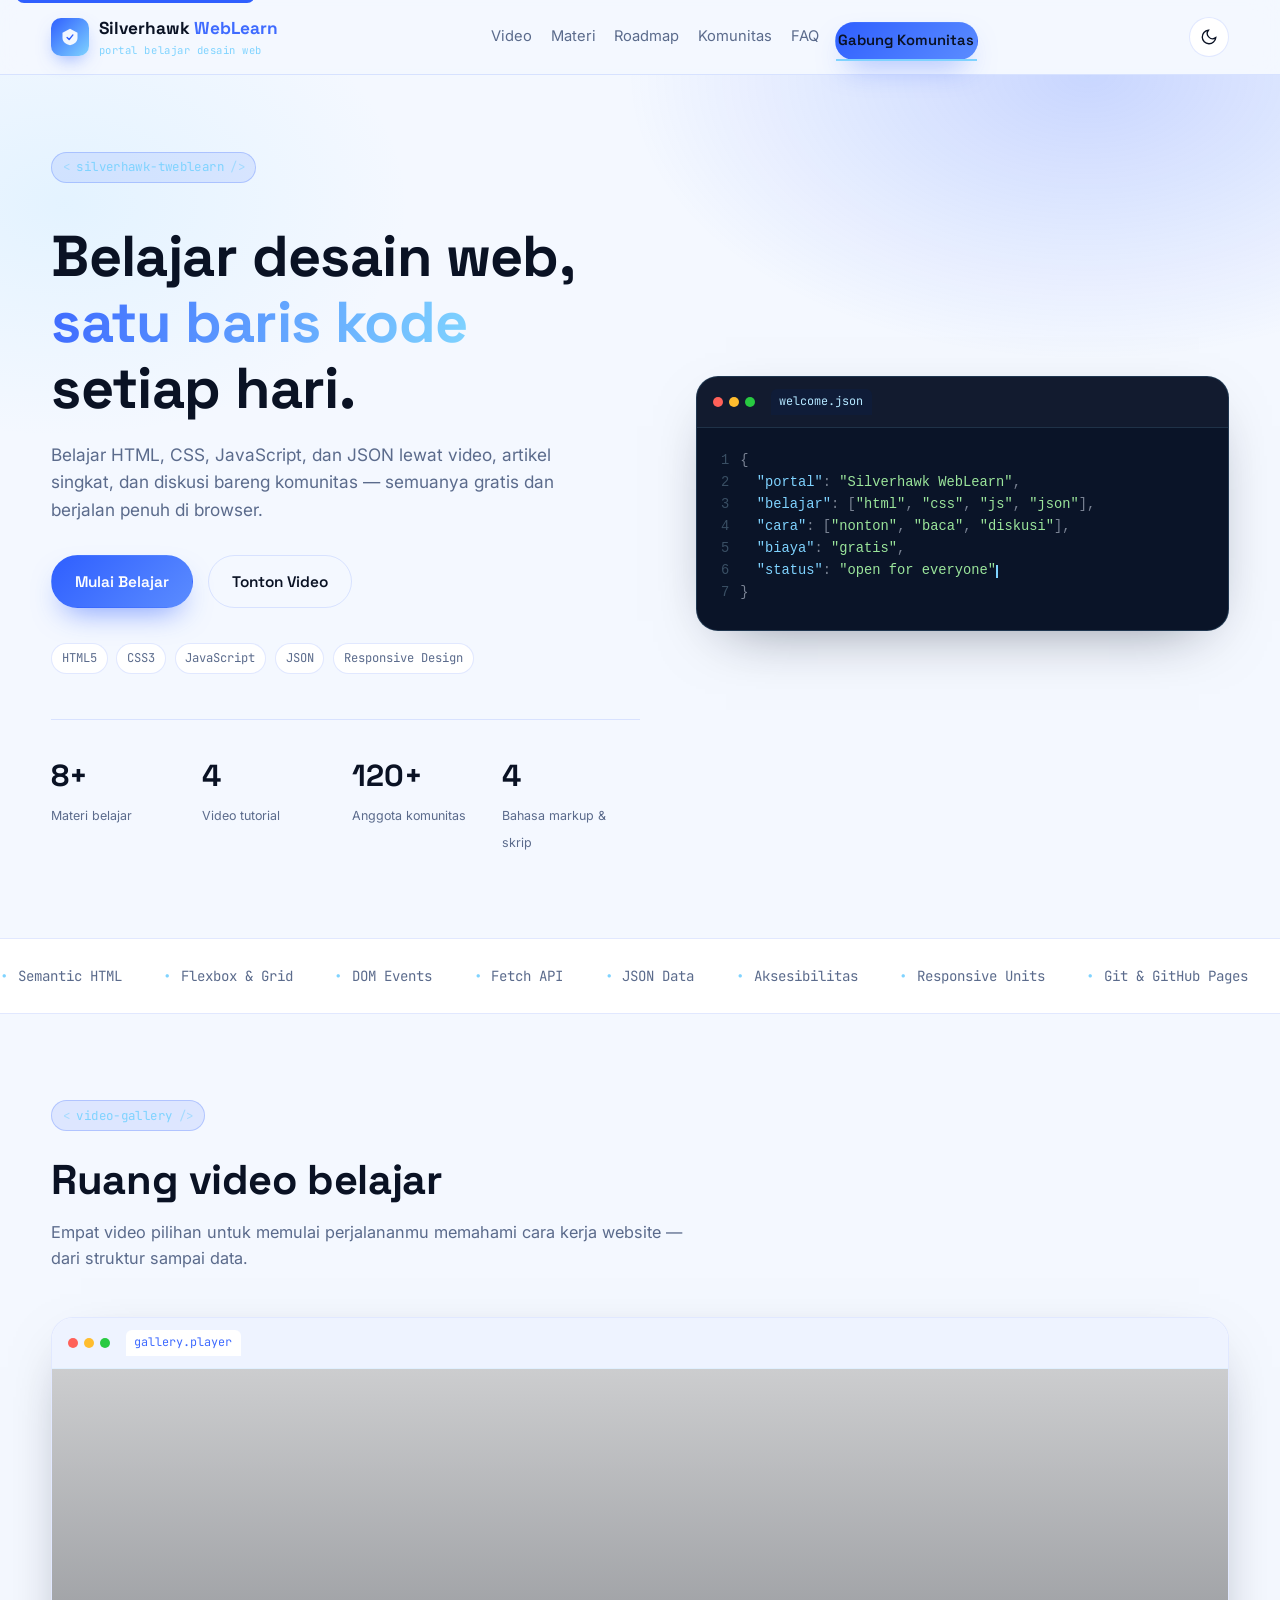
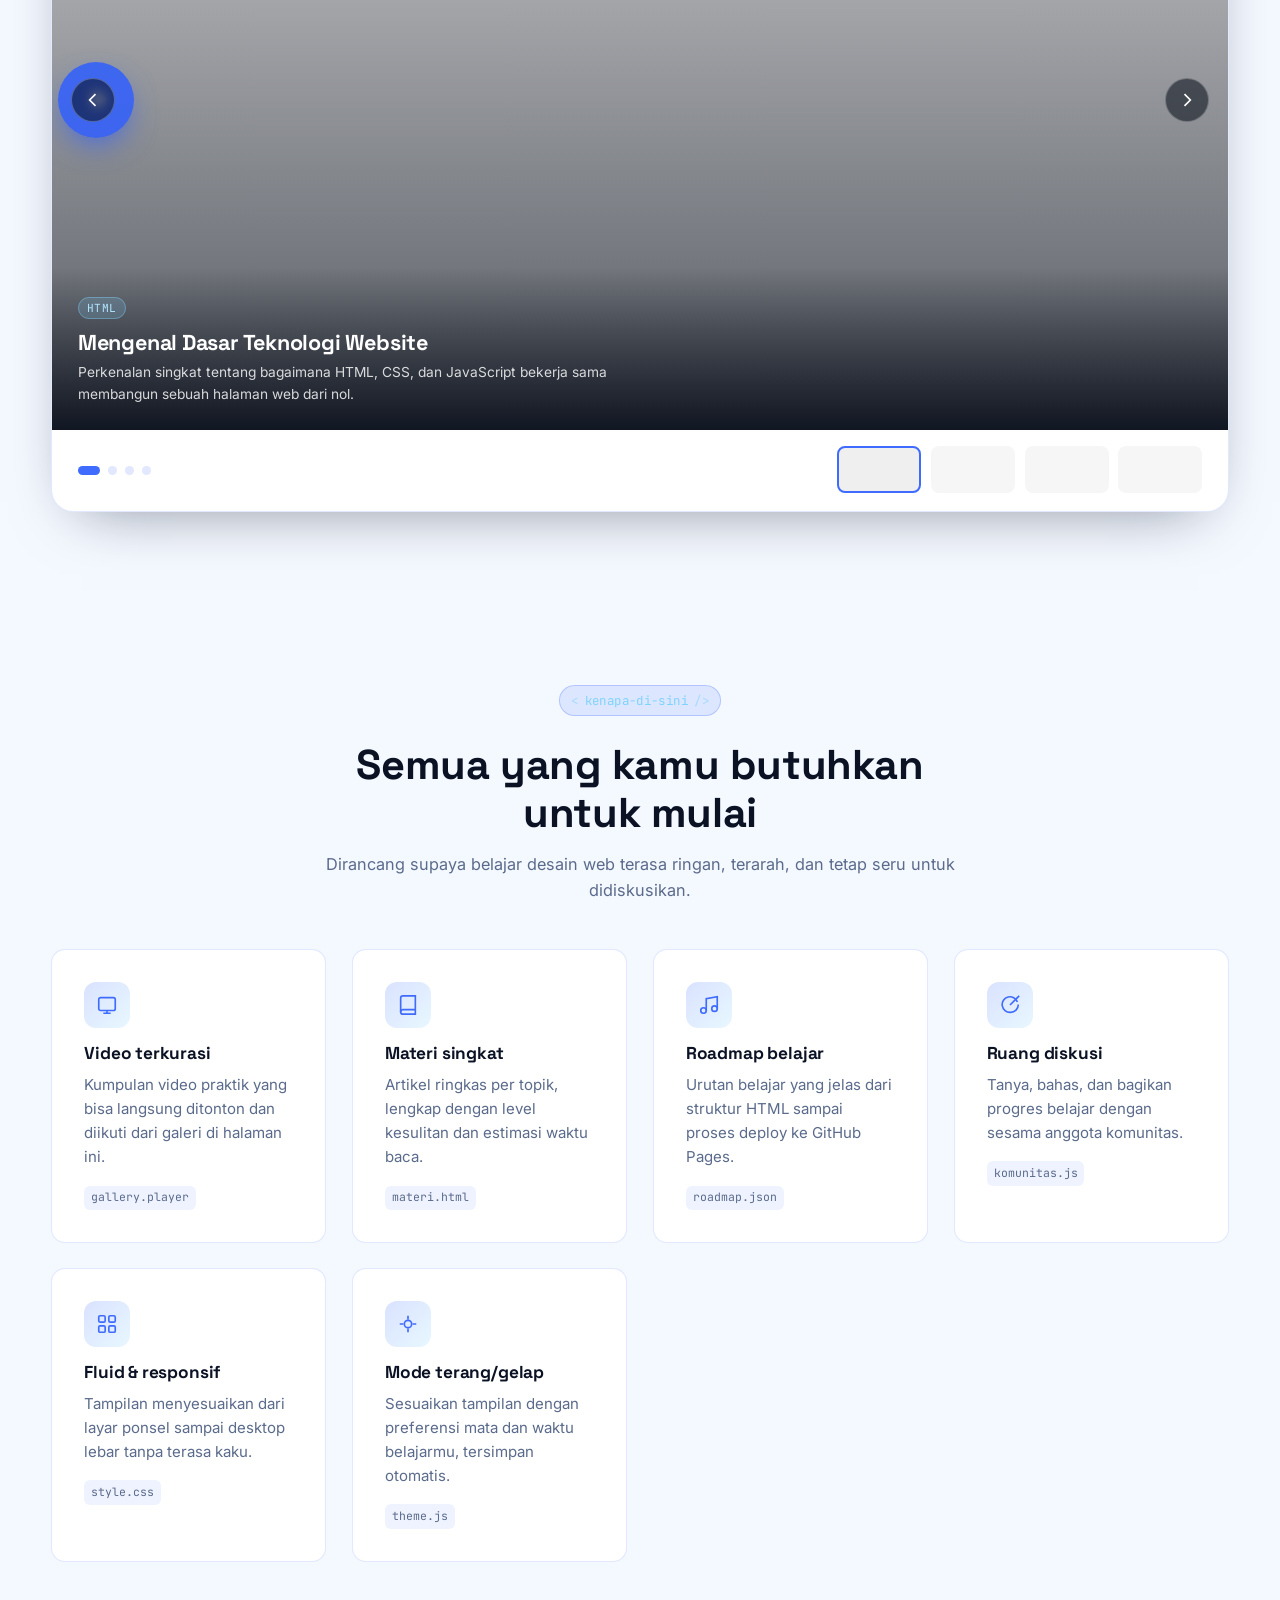
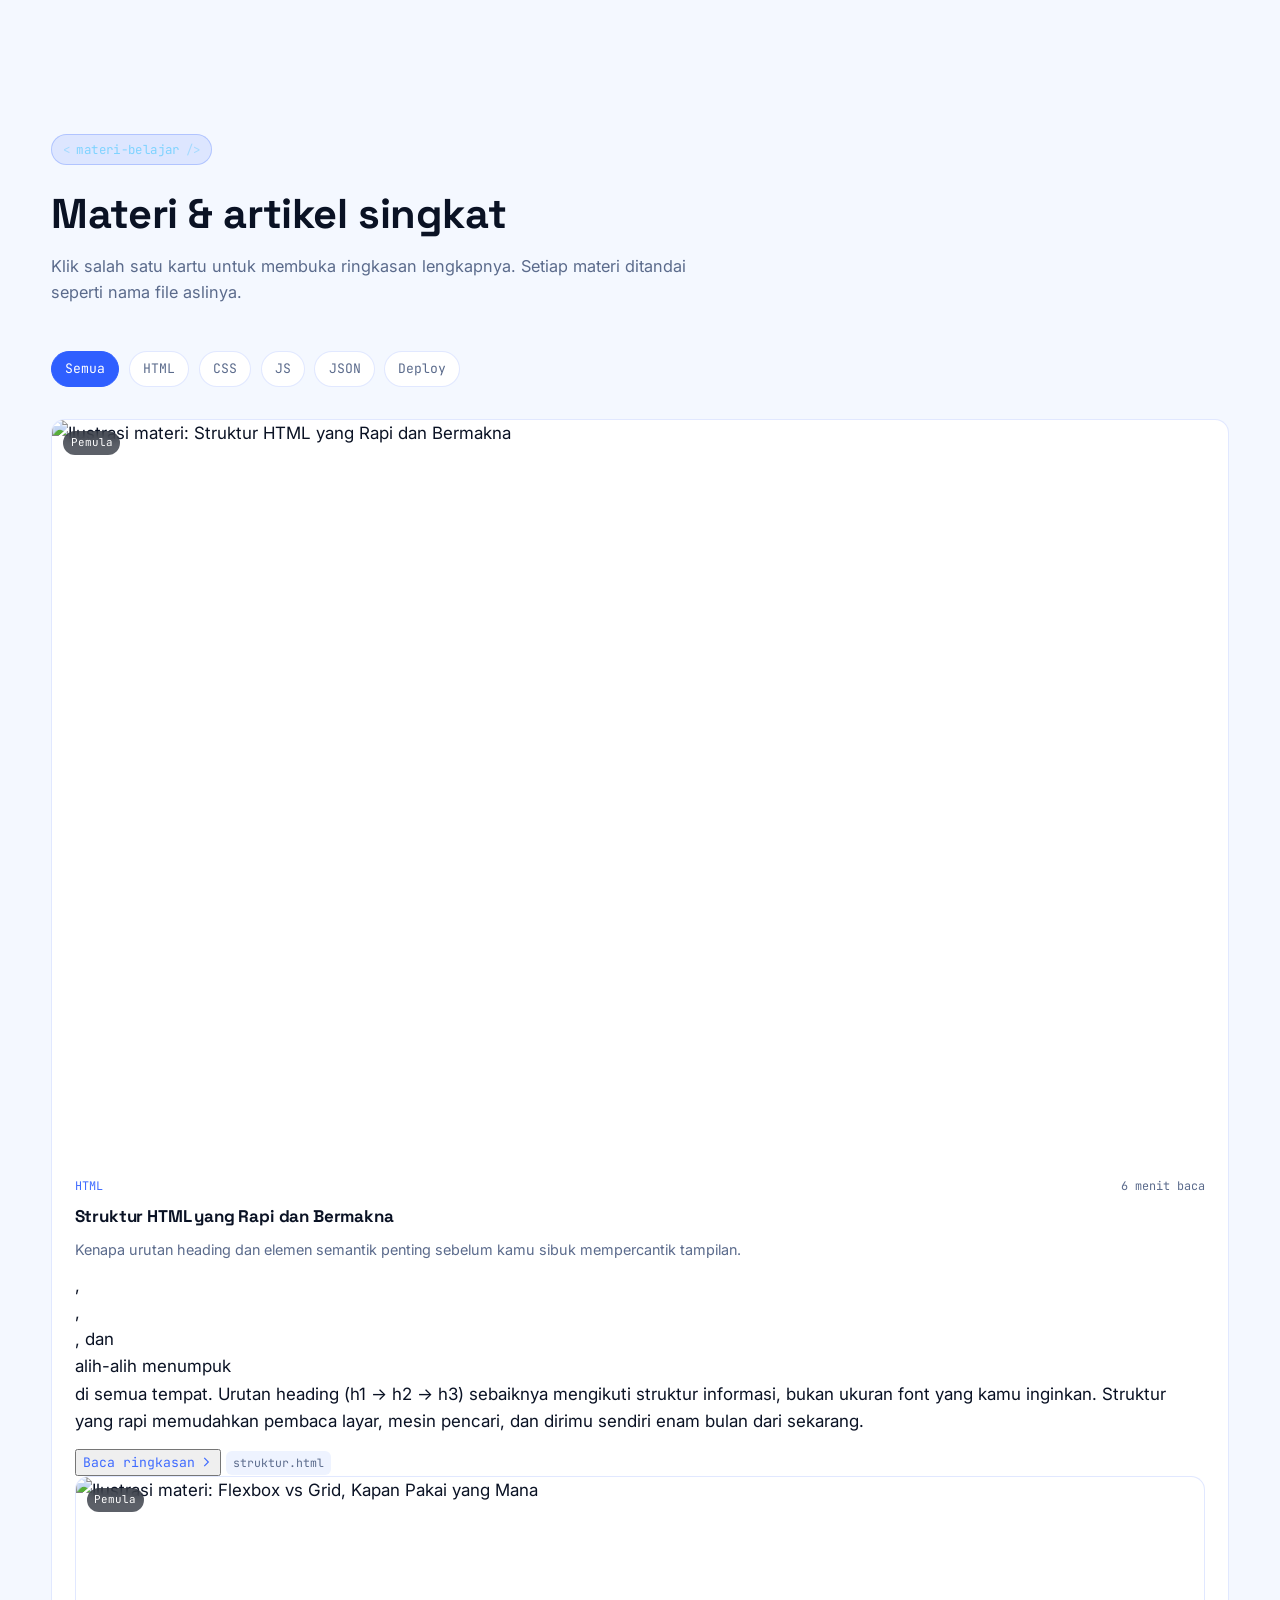
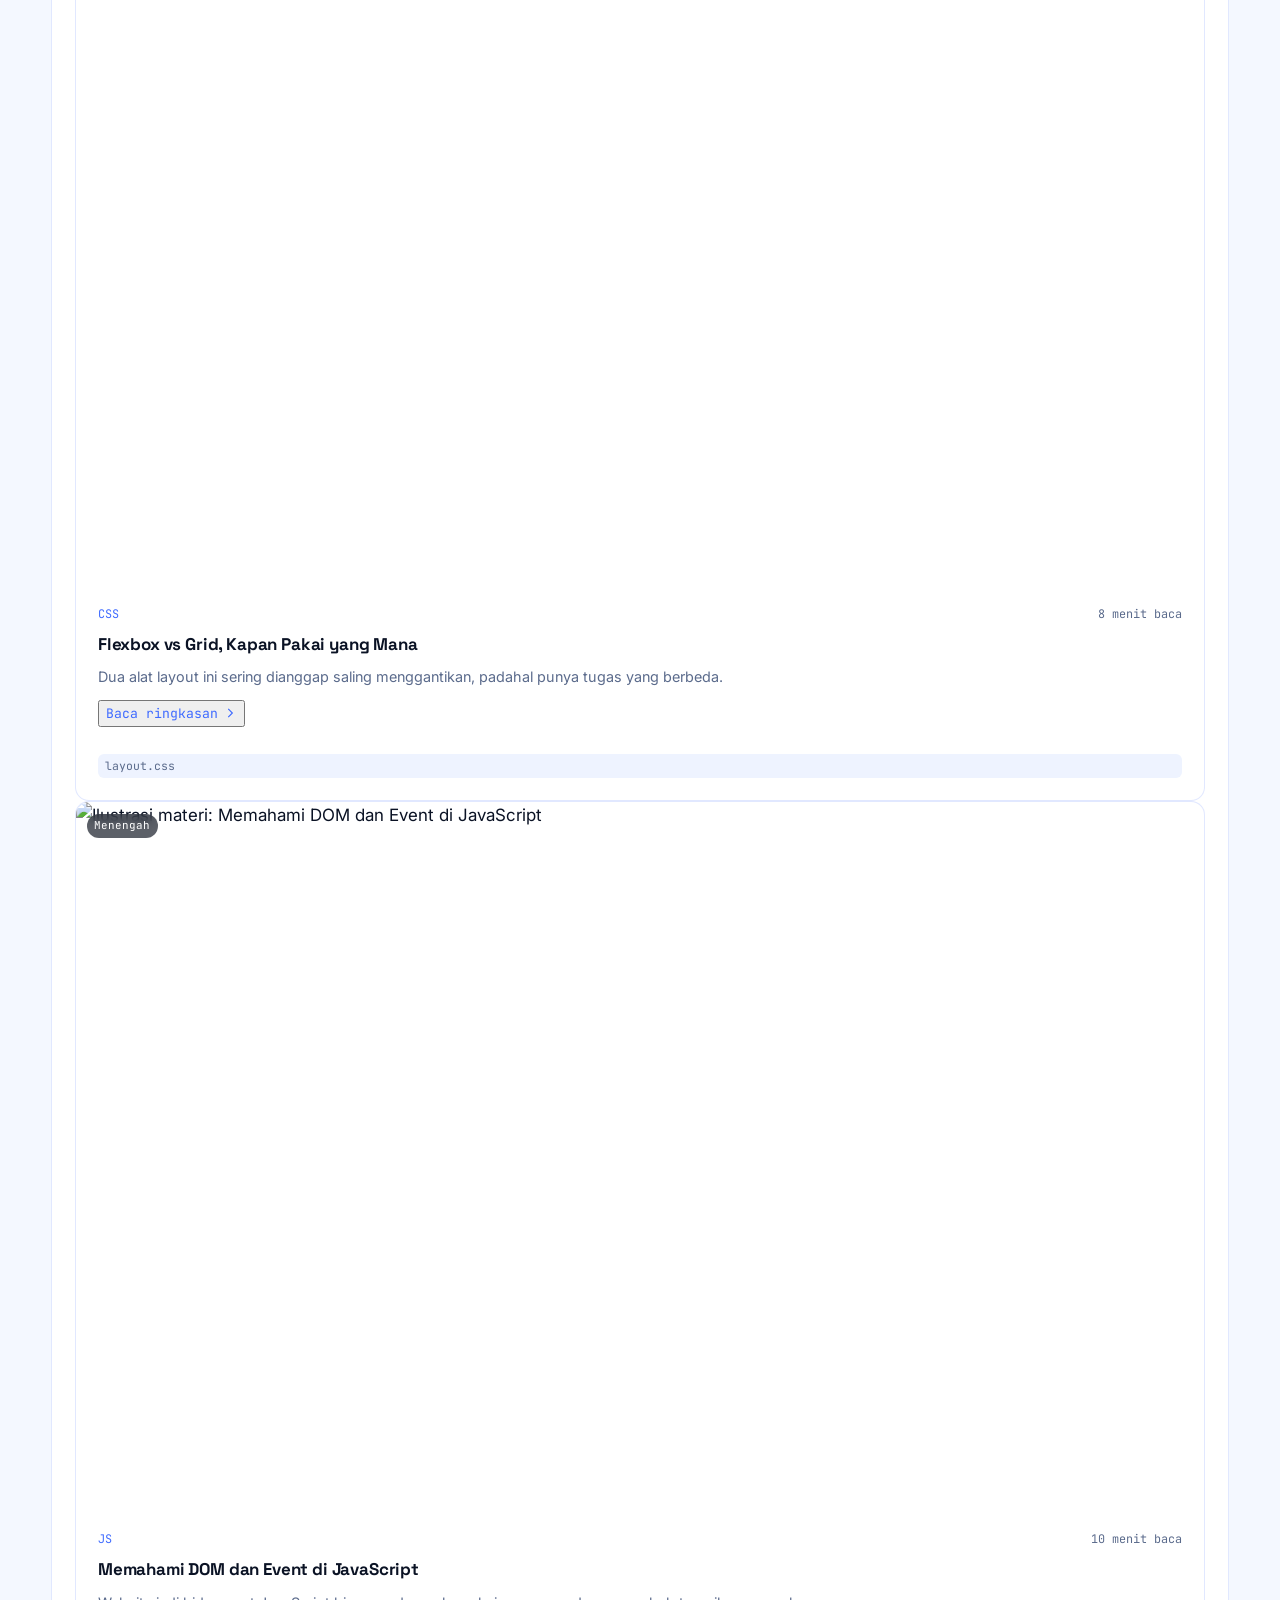
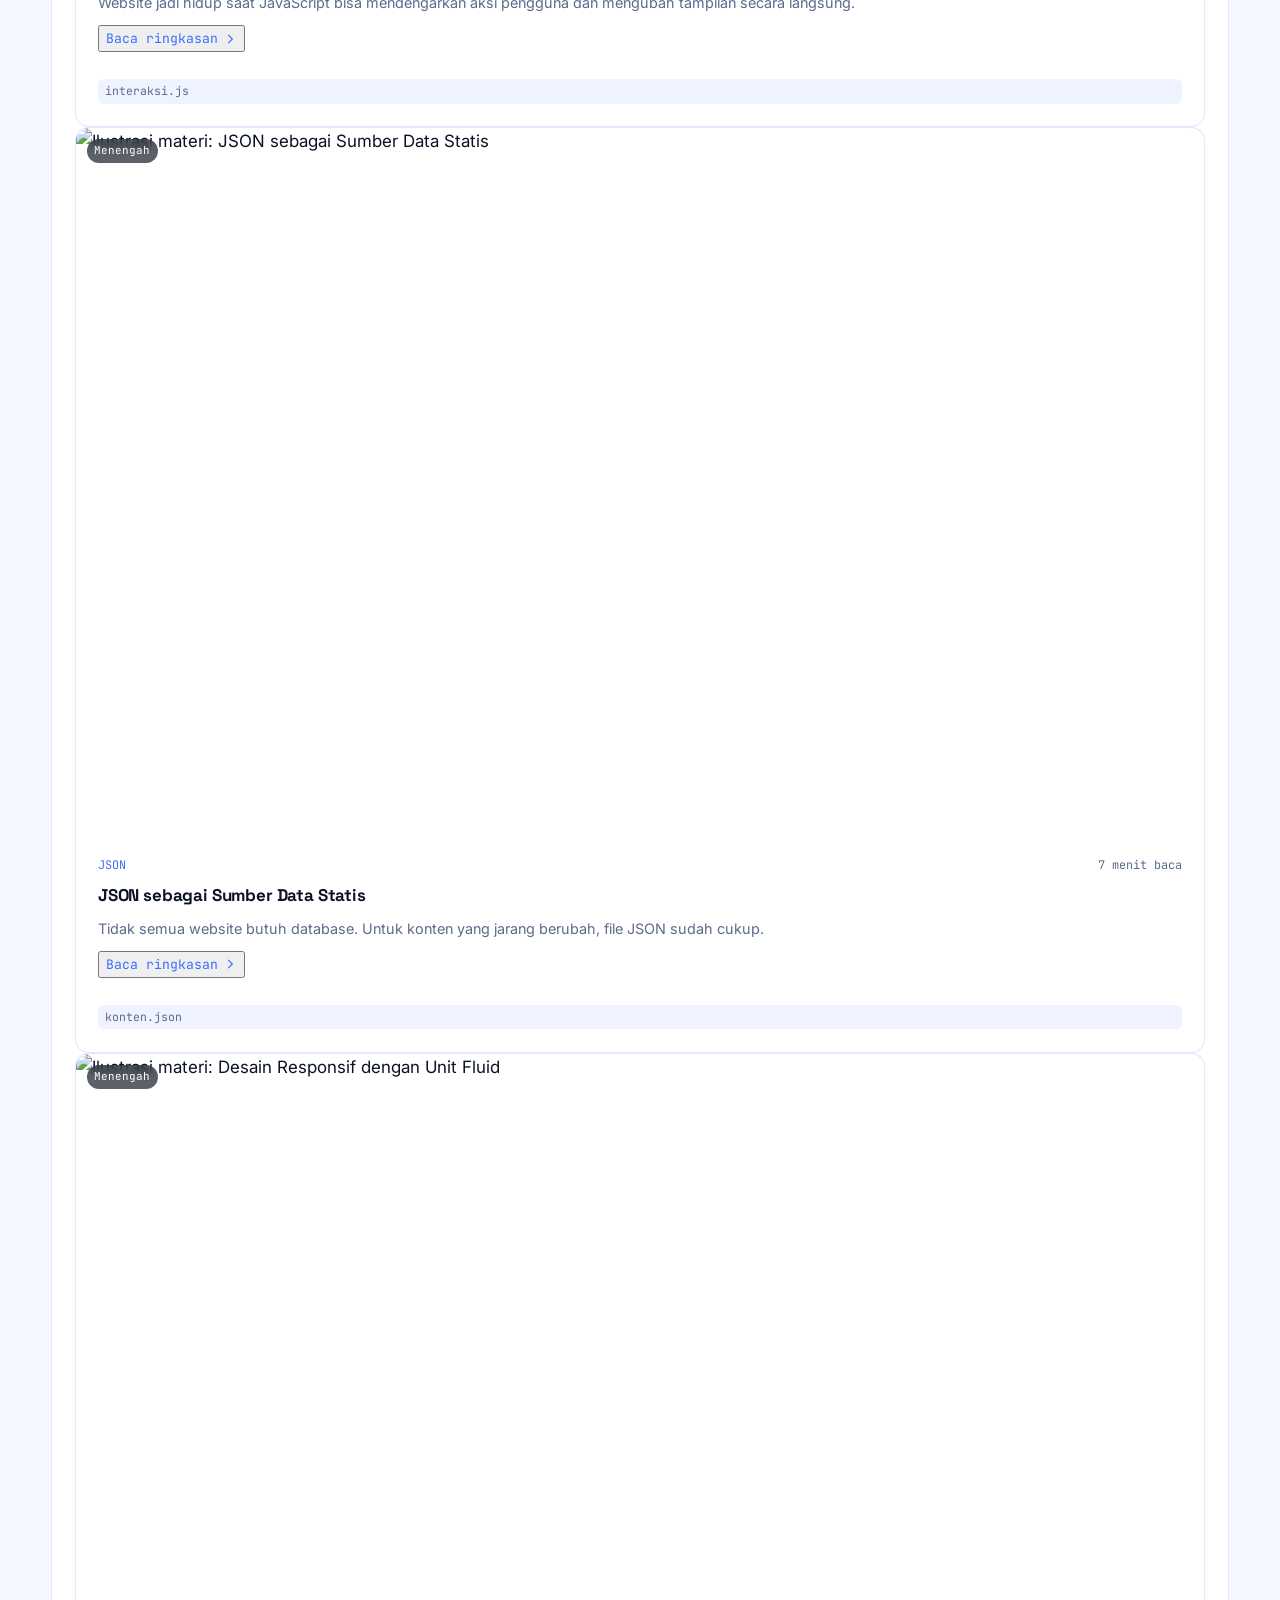
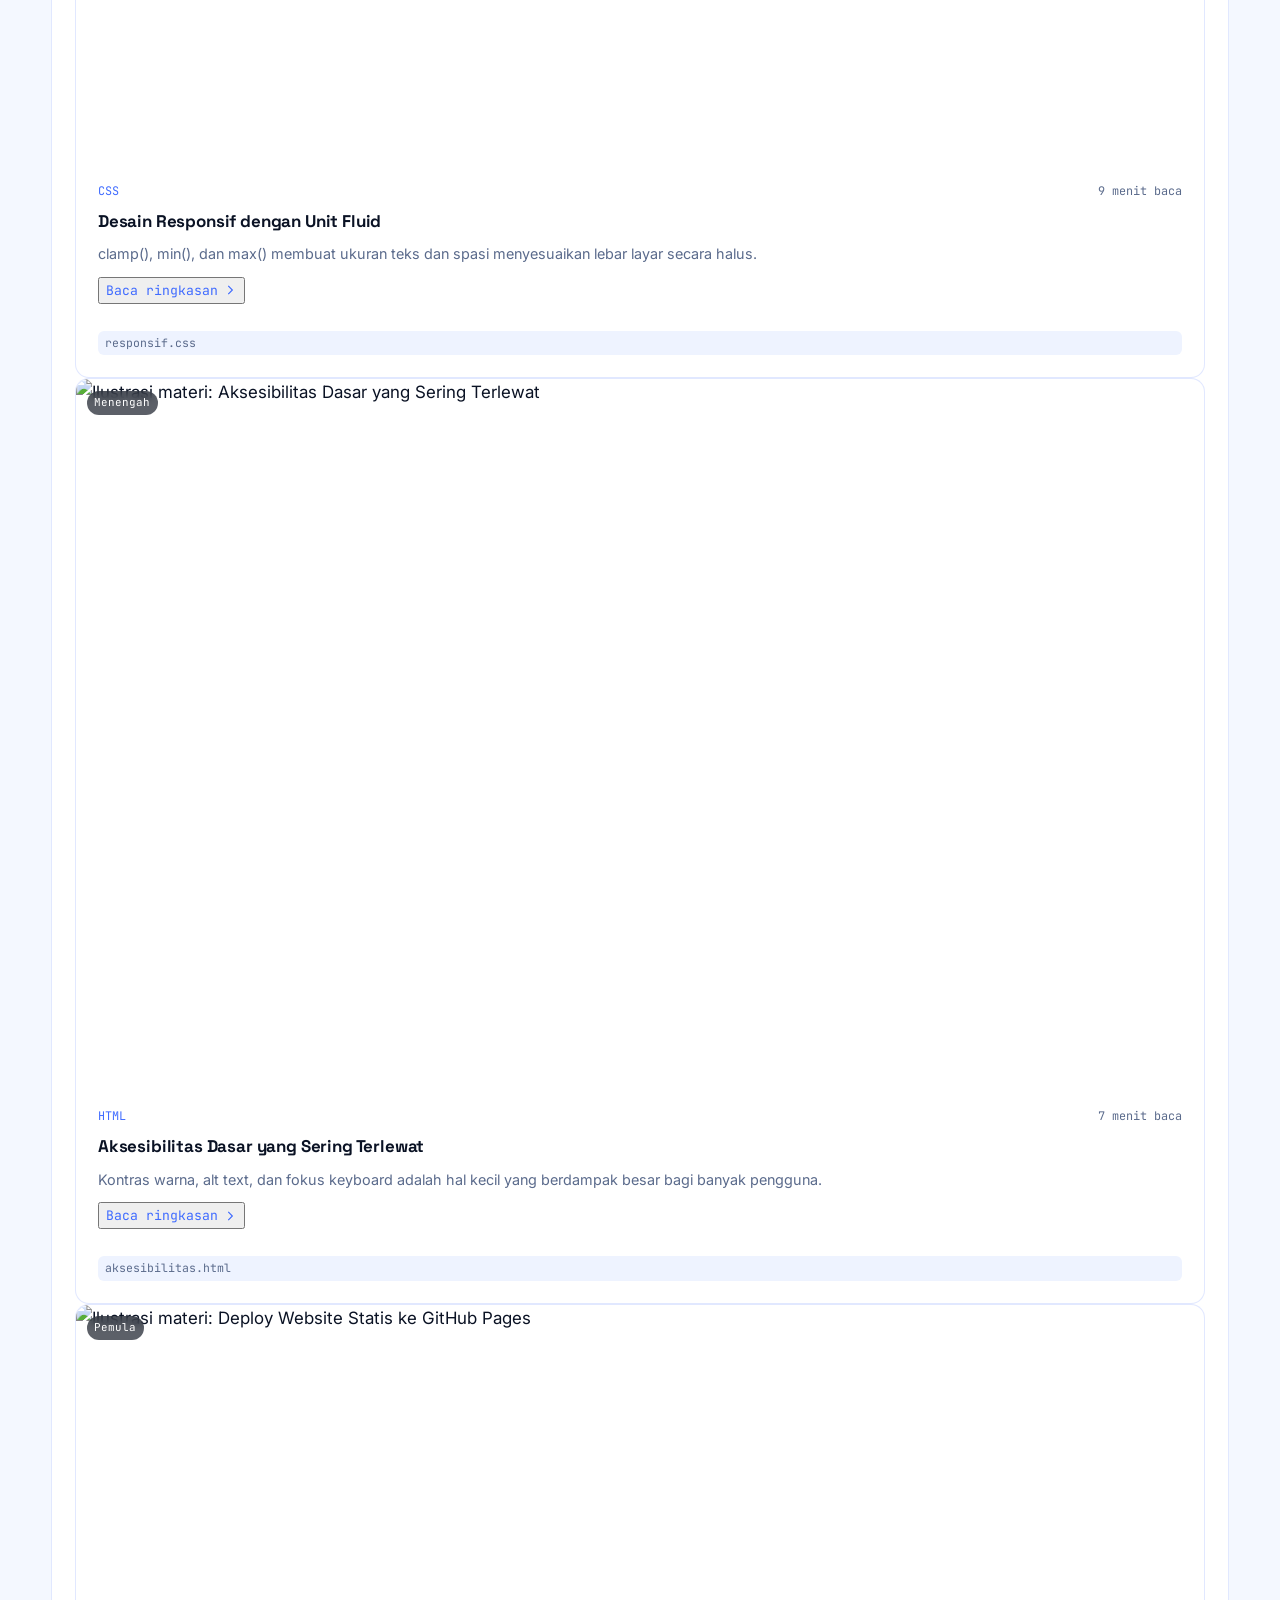
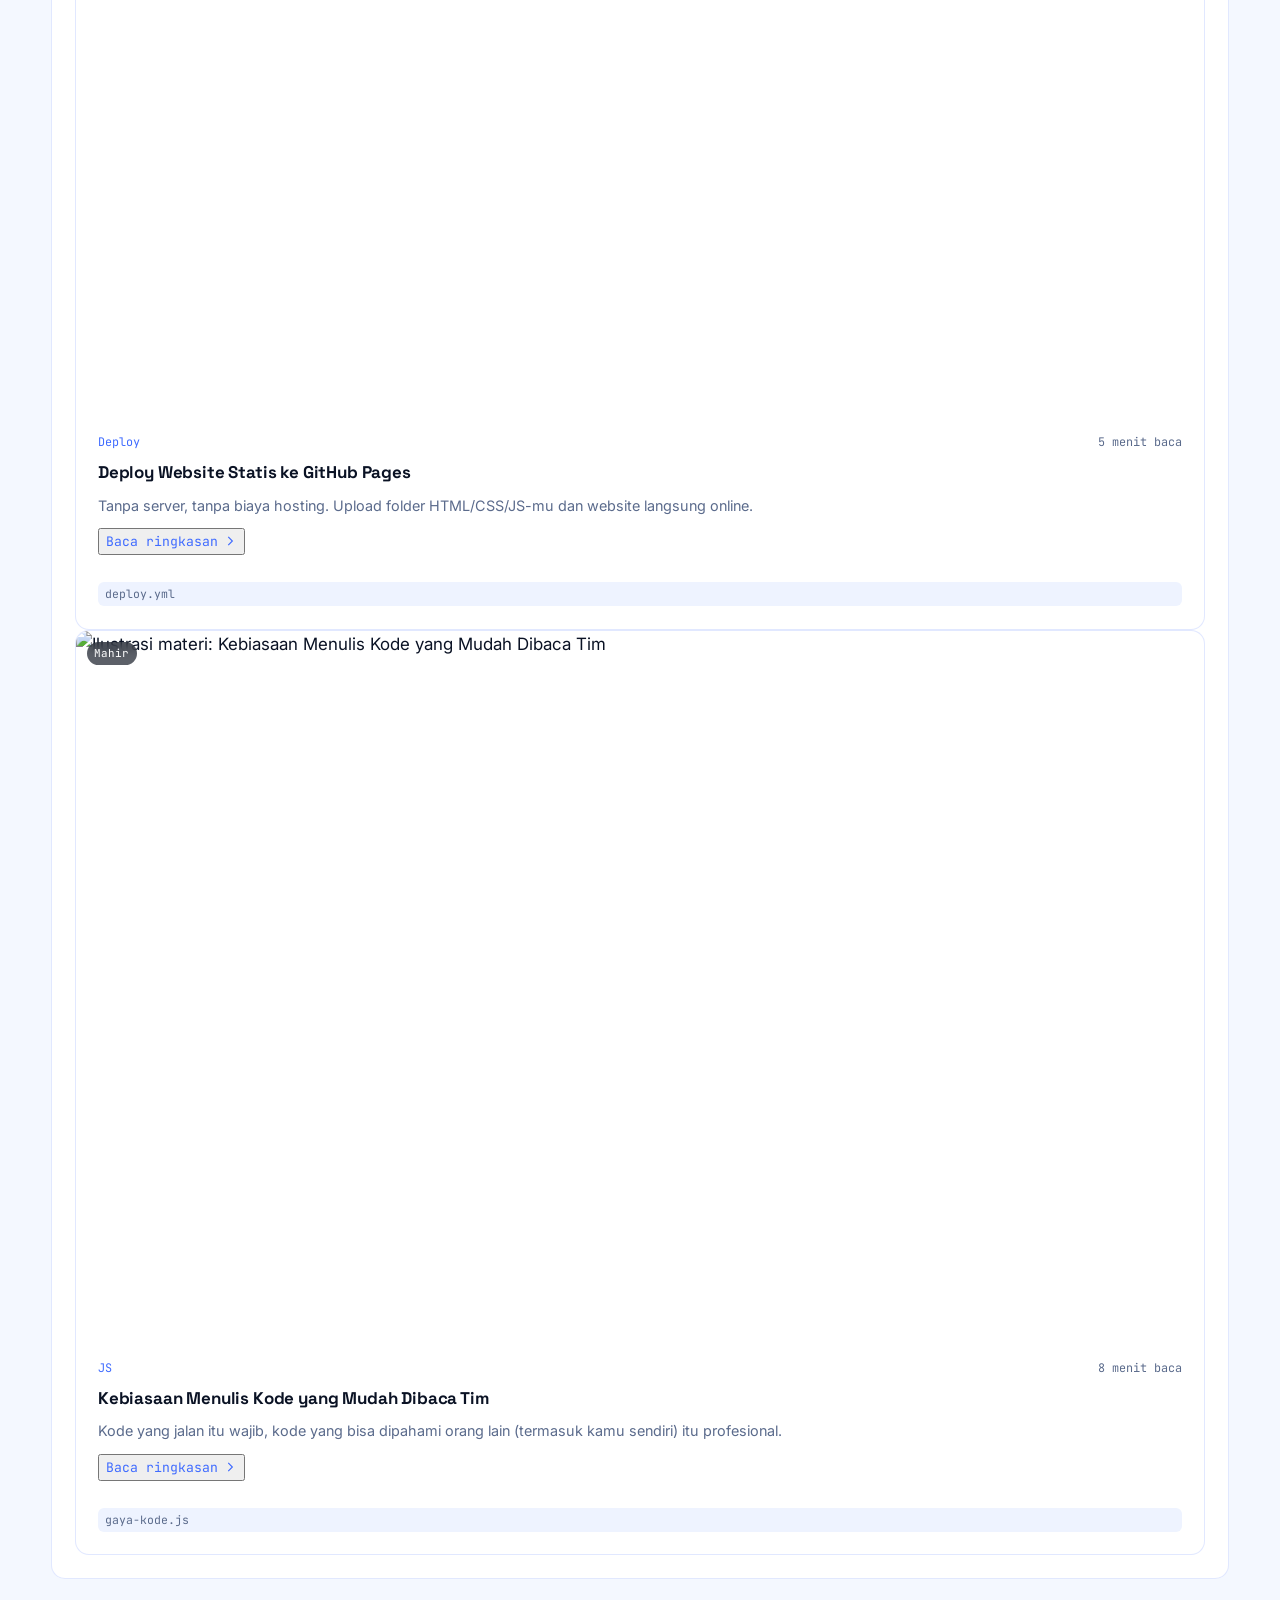
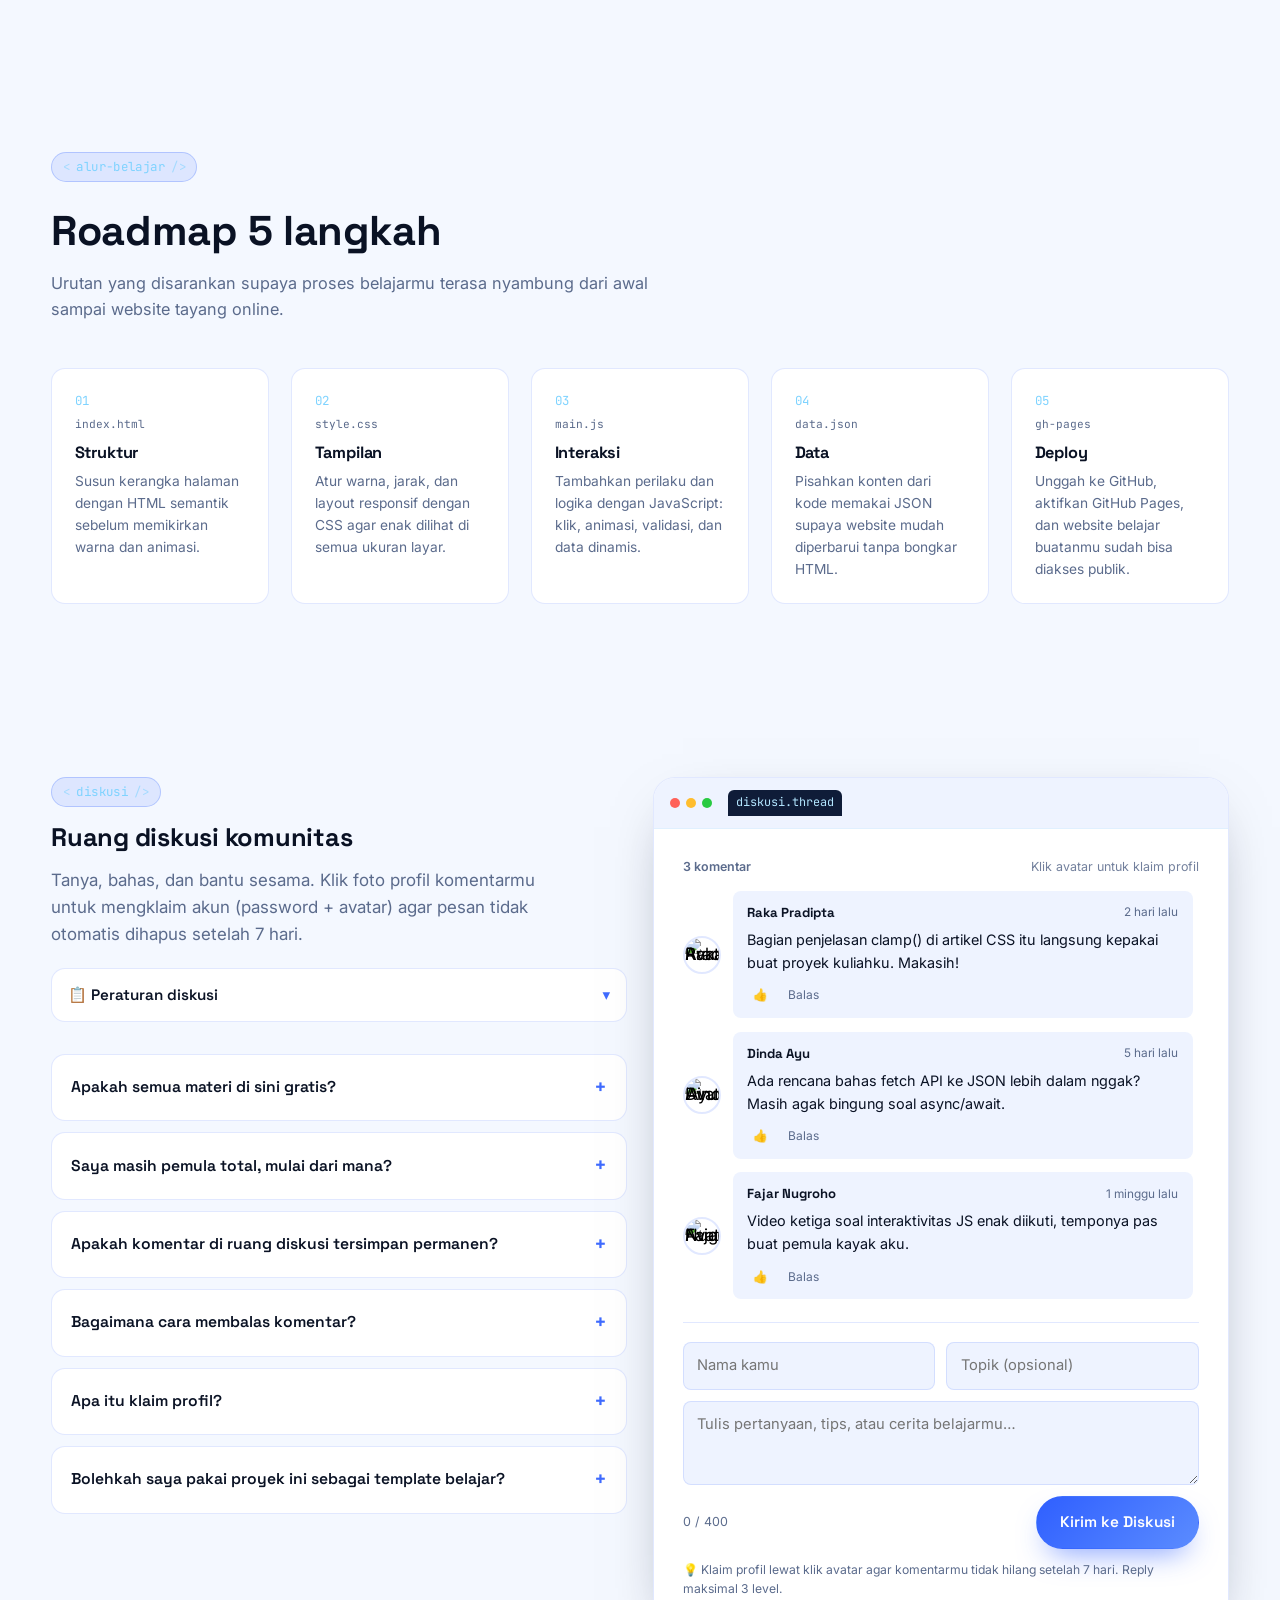
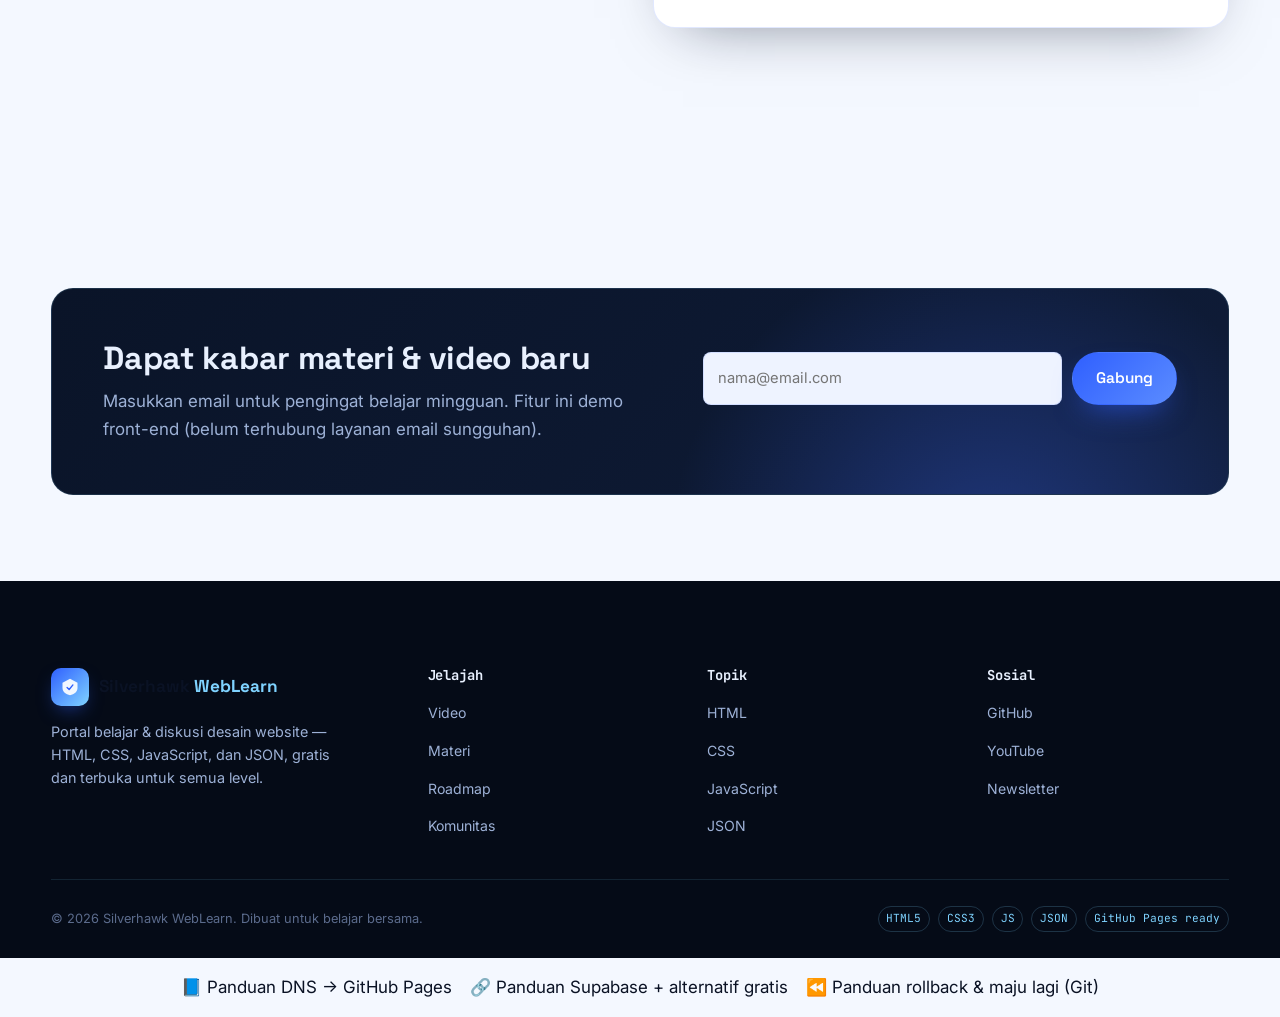
==== index.html @ dc3069a0 "Add files via upload" ====
<!DOCTYPE html>
<html lang="id">
<head>
  <link rel="stylesheet" href="https://silverhawk.web.id/lock/lock.css">
<meta charset="UTF-8" />
<meta name="viewport" content="width=device-width, initial-scale=1.0" />
<title>Silverhawk WebLearn — Portal Belajar & Diskusi Desain Website</title>
<meta name="description" content="Belajar HTML, CSS, JavaScript, dan JSON lewat video, artikel singkat, dan diskusi komunitas. Portal belajar desain website gratis, terbuka untuk semua level." />
<meta name="theme-color" content="#0a1428" />
<link rel="icon" type="image/svg+xml" href="assets/favicon.svg" />

<!-- Open Graph -->
<meta property="og:title" content="Silverhawk WebLearn — Portal Belajar Desain Website" />
<meta property="og:description" content="Kelas video, artikel singkat, roadmap, dan ruang diskusi untuk belajar HTML, CSS, JS, dan JSON." />
<meta property="og:type" content="website" />

<link rel="preconnect" href="https://fonts.googleapis.com" />
<link rel="preconnect" href="https://fonts.gstatic.com" crossorigin />
<link href="https://fonts.googleapis.com/css2?family=Space+Grotesk:wght@500;600;700&family=Inter:wght@400;500;600;700&family=JetBrains+Mono:wght@400;500&display=swap" rel="stylesheet" />

<link rel="stylesheet" href="css/style.css" />
</head>
<body data-theme="dark">

<a class="skip-link" href="#main">Lompat ke konten utama</a>
<div class="progress-bar" id="progressBar"></div>

<!-- ============ NAVBAR ============ -->
<header class="navbar">
  <div class="container">
    <a href="#top" class="brand">
      <span class="brand-mark">
        <svg width="20" height="20" viewBox="0 0 24 24" fill="none"><path d="M12 2 3 7v6c0 5 4 8 9 9 5-1 9-4 9-9V7l-9-5Z" fill="white" fill-opacity="0.92"/><path d="M8.5 12.5 11 15l4.5-5.5" stroke="#2F5FFF" stroke-width="1.6" stroke-linecap="round" stroke-linejoin="round"/></svg>
      </span>
      <span class="brand-name">Silverhawk <span style="color:var(--blue-500)">WebLearn</span><small>portal belajar desain web</small></span>
    </a>

    <nav class="nav-links" id="navLinks">
      <a href="#video" class="nav-link">Video</a>
      <a href="#materi" class="nav-link">Materi</a>
      <a href="#roadmap" class="nav-link">Roadmap</a>
      <a href="#komunitas" class="nav-link">Komunitas</a>
      <a href="#faq" class="nav-link">FAQ</a>
      <a href="#kontak" class="nav-link btn btn-primary btn-sm" style="margin-top:0.5rem;">Gabung Komunitas</a>
    </nav>

    <div class="nav-actions">
      <button class="theme-toggle" id="themeToggle" aria-label="Ganti tema terang/gelap">
        <svg class="icon-sun" viewBox="0 0 24 24" fill="none" stroke="currentColor" stroke-width="1.8"><circle cx="12" cy="12" r="4"/><path d="M12 2v2M12 20v2M4.9 4.9l1.4 1.4M17.7 17.7l1.4 1.4M2 12h2M20 12h2M4.9 19.1l1.4-1.4M17.7 6.3l1.4-1.4"/></svg>
        <svg class="icon-moon" viewBox="0 0 24 24" fill="none" stroke="currentColor" stroke-width="1.8"><path d="M21 12.8A9 9 0 1 1 11.2 3a7 7 0 0 0 9.8 9.8Z"/></svg>
      </button>
      <button class="nav-toggle" id="navToggle" aria-label="Buka menu navigasi" aria-expanded="false">
        <span></span><span></span><span></span>
      </button>
    </div>
  </div>
</header>

<main id="main">
  <!-- ============ HERO ============ -->
  <section class="hero" id="top">
    <div class="container hero-grid">
      <div class="hero-copy">
        <span class="eyebrow">silverhawk-tweblearn</span>
        <h1>Belajar desain web, <span class="accent">satu baris kode</span> setiap hari.</h1>
        <p class="lead" id="heroTagline">Portal belajar & diskusi seputar HTML, CSS, JavaScript, dan JSON — lewat video, artikel singkat, dan komunitas yang saling bantu.</p>
        <div class="hero-actions">
          <a href="#materi" class="btn btn-primary">Mulai Belajar</a>
          <a href="#video" class="btn btn-ghost">Tonton Video</a>
        </div>
        <div class="tech-pills">
          <span class="tech-pill">HTML5</span>
          <span class="tech-pill">CSS3</span>
          <span class="tech-pill">JavaScript</span>
          <span class="tech-pill">JSON</span>
          <span class="tech-pill">Responsive Design</span>
        </div>
        <div class="hero-stats" id="heroStats"></div>
      </div>

      <div class="editor-window" data-reveal>
        <div class="editor-titlebar">
          <div class="editor-dots"><span></span><span></span><span></span></div>
          <div class="editor-tabs"><span class="current">welcome.json</span></div>
        </div>
        <div class="editor-body">
          <pre><span class="ln">1</span><span class="punc">{</span>
<span class="ln">2</span>  <span class="key">"portal"</span><span class="punc">:</span> <span class="str">"Silverhawk WebLearn"</span><span class="punc">,</span>
<span class="ln">3</span>  <span class="key">"belajar"</span><span class="punc">:</span> <span class="punc">[</span><span class="str">"html"</span><span class="punc">,</span> <span class="str">"css"</span><span class="punc">,</span> <span class="str">"js"</span><span class="punc">,</span> <span class="str">"json"</span><span class="punc">]</span><span class="punc">,</span>
<span class="ln">4</span>  <span class="key">"cara"</span><span class="punc">:</span> <span class="punc">[</span><span class="str">"nonton"</span><span class="punc">,</span> <span class="str">"baca"</span><span class="punc">,</span> <span class="str">"diskusi"</span><span class="punc">]</span><span class="punc">,</span>
<span class="ln">5</span>  <span class="key">"biaya"</span><span class="punc">:</span> <span class="str">"gratis"</span><span class="punc">,</span>
<span class="ln">6</span>  <span class="key">"status"</span><span class="punc">:</span> <span class="str">"open for everyone"</span><span class="cursor"></span>
<span class="ln">7</span><span class="punc">}</span></pre>
        </div>
      </div>
    </div>
  </section>

  <!-- ============ MARQUEE ============ -->
  <div class="marquee-wrap">
    <div class="marquee-track" id="marqueeTrack">
      <span>Semantic HTML</span><span>Flexbox &amp; Grid</span><span>DOM Events</span><span>Fetch API</span><span>JSON Data</span><span>Aksesibilitas</span><span>Responsive Units</span><span>Git &amp; GitHub Pages</span>
    </div>
  </div>

  <!-- ============ VIDEO GALLERY ============ -->
  <section id="video">
    <div class="container">
      <div class="section-head">
        <span class="eyebrow">video-gallery</span>
        <h2>Ruang video belajar</h2>
        <p>Empat video pilihan untuk memulai perjalananmu memahami cara kerja website — dari struktur sampai data.</p>
      </div>

      <div class="gallery-frame" data-reveal>
        <div class="editor-titlebar">
          <div class="editor-dots"><span></span><span></span><span></span></div>
          <div class="editor-tabs"><span class="current">gallery.player</span></div>
        </div>

        <div class="carousel" id="videoCarousel">
          <div class="carousel-viewport" id="carouselViewport">
            <!-- slides injected by js/main.js from data/videos.json -->
          </div>
          <button class="carousel-nav prev" id="prevBtn" aria-label="Video sebelumnya">
            <svg viewBox="0 0 24 24" fill="none" stroke="currentColor" stroke-width="2"><path d="M15 5 8 12l7 7"/></svg>
          </button>
          <button class="carousel-nav next" id="nextBtn" aria-label="Video berikutnya">
            <svg viewBox="0 0 24 24" fill="none" stroke="currentColor" stroke-width="2"><path d="M9 5l7 7-7 7"/></svg>
          </button>
        </div>

        <div class="carousel-foot">
          <div class="carousel-dots" id="carouselDots"></div>
          <div class="carousel-thumbs" id="carouselThumbs"></div>
        </div>
      </div>
    </div>
  </section>

  <!-- ============ FEATURES ============ -->
  <section id="fitur">
    <div class="container">
      <div class="section-head center" style="margin-inline:auto;">
        <span class="eyebrow">kenapa-di-sini</span>
        <h2>Semua yang kamu butuhkan untuk mulai</h2>
        <p>Dirancang supaya belajar desain web terasa ringan, terarah, dan tetap seru untuk didiskusikan.</p>
      </div>

      <div class="feature-grid">
        <div class="feature-card" data-reveal>
          <div class="feature-icon"><svg viewBox="0 0 24 24" fill="none" stroke="currentColor" stroke-width="1.8"><rect x="3" y="4" width="18" height="14" rx="2"/><path d="M8 21h8M12 18v3"/></svg></div>
          <h3>Video terkurasi</h3>
          <p>Kumpulan video praktik yang bisa langsung ditonton dan diikuti dari galeri di halaman ini.</p>
          <span class="file-badge">gallery.player</span>
        </div>
        <div class="feature-card" data-reveal>
          <div class="feature-icon"><svg viewBox="0 0 24 24" fill="none" stroke="currentColor" stroke-width="1.8"><path d="M4 19.5A2.5 2.5 0 0 1 6.5 17H20"/><path d="M6.5 2H20v20H6.5A2.5 2.5 0 0 1 4 19.5v-15A2.5 2.5 0 0 1 6.5 2Z"/></svg></div>
          <h3>Materi singkat</h3>
          <p>Artikel ringkas per topik, lengkap dengan level kesulitan dan estimasi waktu baca.</p>
          <span class="file-badge">materi.html</span>
        </div>
        <div class="feature-card" data-reveal>
          <div class="feature-icon"><svg viewBox="0 0 24 24" fill="none" stroke="currentColor" stroke-width="1.8"><path d="M9 18V5l12-2v13"/><circle cx="6" cy="18" r="3"/><circle cx="18" cy="16" r="3"/></svg></div>
          <h3>Roadmap belajar</h3>
          <p>Urutan belajar yang jelas dari struktur HTML sampai proses deploy ke GitHub Pages.</p>
          <span class="file-badge">roadmap.json</span>
        </div>
        <div class="feature-card" data-reveal>
          <div class="feature-icon"><svg viewBox="0 0 24 24" fill="none" stroke="currentColor" stroke-width="1.8"><path d="M21 11.5a8.38 8.38 0 0 1-8.5 8.5A8.5 8.5 0 1 1 20 8.8"/><path d="M22 2 12 12"/></svg></div>
          <h3>Ruang diskusi</h3>
          <p>Tanya, bahas, dan bagikan progres belajar dengan sesama anggota komunitas.</p>
          <span class="file-badge">komunitas.js</span>
        </div>
        <div class="feature-card" data-reveal>
          <div class="feature-icon"><svg viewBox="0 0 24 24" fill="none" stroke="currentColor" stroke-width="1.8"><rect x="3" y="3" width="7" height="7" rx="1.5"/><rect x="14" y="3" width="7" height="7" rx="1.5"/><rect x="14" y="14" width="7" height="7" rx="1.5"/><rect x="3" y="14" width="7" height="7" rx="1.5"/></svg></div>
          <h3>Fluid & responsif</h3>
          <p>Tampilan menyesuaikan dari layar ponsel sampai desktop lebar tanpa terasa kaku.</p>
          <span class="file-badge">style.css</span>
        </div>
        <div class="feature-card" data-reveal>
          <div class="feature-icon"><svg viewBox="0 0 24 24" fill="none" stroke="currentColor" stroke-width="1.8"><path d="M12 3v4M12 17v4M3 12h4M17 12h4"/><circle cx="12" cy="12" r="4"/></svg></div>
          <h3>Mode terang/gelap</h3>
          <p>Sesuaikan tampilan dengan preferensi mata dan waktu belajarmu, tersimpan otomatis.</p>
          <span class="file-badge">theme.js</span>
        </div>
      </div>
    </div>
  </section>

  <!-- ============ MATERI / ARTICLES ============ -->
  <section id="materi">
    <div class="container">
      <div class="section-head">
        <span class="eyebrow">materi-belajar</span>
        <h2>Materi & artikel singkat</h2>
        <p>Klik salah satu kartu untuk membuka ringkasan lengkapnya. Setiap materi ditandai seperti nama file aslinya.</p>
      </div>

      <div class="filter-bar" id="filterBar">
        <button class="filter-btn is-active" data-filter="all">Semua</button>
      </div>

      <div class="article-grid" id="articleGrid"></div>
    </div>
  </section>

  <!-- ============ ROADMAP ============ -->
  <section id="roadmap">
    <div class="container">
      <div class="section-head">
        <span class="eyebrow">alur-belajar</span>
        <h2>Roadmap 5 langkah</h2>
        <p>Urutan yang disarankan supaya proses belajarmu terasa nyambung dari awal sampai website tayang online.</p>
      </div>
      <div class="roadmap" id="roadmapList"></div>
    </div>
  </section>

  <!-- ============ COMMUNITY ============ -->
  <section id="komunitas">
    <div class="container community-grid">
      <div>
        <span class="eyebrow">diskusi</span>
        <h2 style="margin-top:0.6em;font-size:clamp(1.6rem,1.3rem+1.4vw,2.3rem);">Ruang diskusi komunitas</h2>
        <p style="color:var(--text-secondary);margin-top:0.9em;max-width:48ch;">Tanya, bahas, dan bantu sesama. Klik foto profil komentarmu untuk mengklaim akun (password + avatar) agar pesan tidak otomatis dihapus setelah 7 hari.</p>

        <div class="rules-wrap">
          <button type="button" class="rules-toggle" id="rulesToggle" aria-expanded="false">
            <span>📋 Peraturan diskusi</span>
            <span class="rules-chevron" aria-hidden="true">▾</span>
          </button>
          <div class="rules-panel" id="rulesPanel" hidden>
            <ol>
              <li>Hormati sesama — tidak ada hinaan, spam, atau konten tidak pantas.</li>
              <li><strong>Klaim profil</strong>: klik foto profil pada komentar atas namamu → set password + ganti avatar. Tanpa klaim, pesan dihapus otomatis setelah <strong>7 hari</strong>.</li>
              <li>Balasan (reply) maksimal <strong>3 level</strong> kedalaman.</li>
              <li>Topik sebaiknya seputar HTML, CSS, JS, JSON, dan desain web.</li>
              <li>Admin berhak menghapus komentar yang melanggar tanpa pemberitahuan.</li>
            </ol>
          </div>
        </div>

        <div class="faq-list" id="faqList" style="margin-top:2rem;"></div>
      </div>

      <div class="community-panel" data-reveal>
        <div class="editor-titlebar">
          <div class="editor-dots"><span></span><span></span><span></span></div>
          <div class="editor-tabs"><span class="current">diskusi.thread</span></div>
        </div>
        <div class="community-body">
          <div class="comment-toolbar">
            <span class="comment-count" id="commentCount">0 komentar</span>
            <span class="comment-hint" id="commentHint">Klik avatar untuk klaim profil</span>
          </div>
          <div class="comment-list" id="commentList"></div>

          <form class="comment-form" id="commentForm">
            <div class="form-row">
              <input type="text" id="commentName" placeholder="Nama kamu" required maxlength="40" autocomplete="nickname" />
              <input type="text" id="commentTopic" placeholder="Topik (opsional)" maxlength="30" />
            </div>
            <textarea id="commentMessage" placeholder="Tulis pertanyaan, tips, atau cerita belajarmu…" required maxlength="400"></textarea>
            <div class="form-meta">
              <span class="char-count" id="charCount">0 / 400</span>
              <button type="submit" class="btn btn-primary">Kirim ke Diskusi</button>
            </div>
            <p class="form-note">💡 Klaim profil lewat klik avatar agar komentarmu tidak hilang setelah 7 hari. Reply maksimal 3 level.</p>
          </form>
        </div>
      </div>
    </div>
  </section>

  <!-- Modal klaim / edit profil -->
  <div class="modal-backdrop" id="profileModal" hidden>
    <div class="modal-card" role="dialog" aria-labelledby="profileModalTitle" aria-modal="true">
      <div class="modal-head">
        <h3 id="profileModalTitle">Klaim profil</h3>
        <button type="button" class="modal-close" id="profileModalClose" aria-label="Tutup">×</button>
      </div>
      <p class="modal-lead" id="profileModalLead">Set password &amp; avatar supaya komentar atas namamu tidak dihapus setelah 7 hari.</p>
      <form id="profileForm" class="profile-form">
        <label>Nama <input type="text" id="profileName" readonly /></label>
        <label id="oldPassWrap" hidden>Password lama
          <input type="password" id="profilePasswordOld" minlength="4" maxlength="64" placeholder="Password yang pernah diset" autocomplete="current-password" />
        </label>
        <label id="newPassLabel">Password baru
          <input type="password" id="profilePassword" required minlength="4" maxlength="64" placeholder="Minimal 4 karakter" autocomplete="new-password" />
        </label>
        <label>Konfirmasi password
          <input type="password" id="profilePassword2" required minlength="4" maxlength="64" autocomplete="new-password" />
        </label>
        <div class="avatar-picker">
          <span class="avatar-picker-label">Pilih avatar <small>(umum &amp; muslimah)</small></span>
          <div class="avatar-grid" id="avatarGrid"></div>
        </div>
        <p class="form-error" id="profileError" hidden></p>
        <button type="submit" class="btn btn-primary btn-block" id="profileSubmitBtn">Simpan profil</button>
      </form>
    </div>
  </div>

  <!-- ============ FAQ anchor target already inside komunitas; add explicit section for nav ============ -->
  <section id="faq" style="padding-top:0;"></section>

  <!-- ============ CTA / NEWSLETTER ============ -->
  <section id="kontak">
    <div class="container">
      <div class="cta-band" data-reveal>
        <div>
          <h2>Dapat kabar materi &amp; video baru</h2>
          <p>Masukkan email untuk pengingat belajar mingguan. Fitur ini demo front-end (belum terhubung layanan email sungguhan).</p>
        </div>
        <div>
          <form class="newsletter-form" id="newsletterForm">
            <input type="email" id="newsletterEmail" placeholder="nama@email.com" required />
            <button type="submit" class="btn btn-primary">Gabung</button>
          </form>
          <p class="form-msg" id="newsletterMsg"></p>
        </div>
      </div>
    </div>
  </section>
</main>

<!-- ============ FOOTER ============ -->
<footer class="site-footer">
  <div class="container">
    <div class="footer-grid">
      <div class="footer-brand">
        <a href="#top" class="brand">
          <span class="brand-mark">
            <svg width="20" height="20" viewBox="0 0 24 24" fill="none"><path d="M12 2 3 7v6c0 5 4 8 9 9 5-1 9-4 9-9V7l-9-5Z" fill="white" fill-opacity="0.92"/><path d="M8.5 12.5 11 15l4.5-5.5" stroke="#2F5FFF" stroke-width="1.6" stroke-linecap="round" stroke-linejoin="round"/></svg>
          </span>
          <span class="brand-name">Silverhawk <span style="color:var(--sky-300)">WebLearn</span></span>
        </a>
        <p>Portal belajar & diskusi desain website — HTML, CSS, JavaScript, dan JSON, gratis dan terbuka untuk semua level.</p>
      </div>
      <div class="footer-col">
        <h4>Jelajah</h4>
        <ul>
          <li><a href="#video">Video</a></li>
          <li><a href="#materi">Materi</a></li>
          <li><a href="#roadmap">Roadmap</a></li>
          <li><a href="#komunitas">Komunitas</a></li>
        </ul>
      </div>
      <div class="footer-col">
        <h4>Topik</h4>
        <ul>
          <li><a href="#materi" data-topic-link="HTML">HTML</a></li>
          <li><a href="#materi" data-topic-link="CSS">CSS</a></li>
          <li><a href="#materi" data-topic-link="JS">JavaScript</a></li>
          <li><a href="#materi" data-topic-link="JSON">JSON</a></li>
        </ul>
      </div>
      <div class="footer-col">
        <h4>Sosial</h4>
        <ul>
          <li><a href="https://github.com/" target="_blank" rel="noopener">GitHub</a></li>
          <li><a href="https://www.youtube.com/" target="_blank" rel="noopener">YouTube</a></li>
          <li><a href="#kontak">Newsletter</a></li>
        </ul>
      </div>
    </div>

    <div class="footer-bottom">
      <span>© <span id="year"></span> Silverhawk WebLearn. Dibuat untuk belajar bersama.</span>
      <div class="footer-badges">
        <span>HTML5</span><span>CSS3</span><span>JS</span><span>JSON</span><span>GitHub Pages ready</span>
      </div>
    </div>
  </div>
</footer>

<button class="back-to-top" id="backToTop" aria-label="Kembali ke atas">
  <svg viewBox="0 0 24 24" fill="none" stroke="currentColor" stroke-width="2"><path d="M12 19V5M5 12l7-7 7 7"/></svg>
</button>

<!-- Supabase JS (CDN). Hapus/comment baris ini jika tidak pakai Supabase. -->
<script src="https://cdn.jsdelivr.net/npm/@supabase/supabase-js@2"></script>
<script>
  /* ========== KONFIGURASI SUPABASE ==========
     1. Buka https://supabase.com/dashboard → Project Settings → API
     2. Salin Project URL & anon public key ke bawah
     3. Setelah diisi, komentar akan tersimpan bersama + real-time
     4. Jika dibiarkan placeholder, website tetap pakai localStorage (fallback)
     Panduan lengkap: panduan/supabase-github-pages.html
  ============================================ */
window.SUPABASE_URL = "https://iqybbpkuozbecisfwqvz.supabase.co";
window.SUPABASE_ANON_KEY = "sb_publishable_tZxEU50o_vJmZixA2VscJw_k1yBJ0Ca";
</script>
<script src="js/main.js"></script>
<div style="text-align:center;padding:16px;display:flex;gap:18px;justify-content:center;flex-wrap:wrap">
  <a href="panduan/dns-github-pages.html">📘 Panduan DNS → GitHub Pages</a>
  <a href="panduan/supabase-github-pages.html">🔗 Panduan Supabase + alternatif gratis</a>
  <a href="panduan/git-rollback-maju.html">⏪ Panduan rollback &amp; maju lagi (Git)</a>
</div>
  <script src="https://silverhawk.web.id/lock/lock.js"></script>
</body>
</html>
---- css/style.css ----
/* ==========================================================================
   Silverhawk tWebLearn — stylesheet
   Design tokens: deep navy + electric blue + sky accent, editor/code motif
   ========================================================================== */

:root {
  /* Color tokens */
  --navy-950: #050b17;
  --navy-900: #0a1428;
  --navy-800: #0f1c38;
  --navy-700: #16274a;
  --blue-600: #2f5fff;
  --blue-500: #3f6bff;
  --blue-400: #5b8cff;
  --sky-300: #7fd3ff;
  --sky-200: #b3e6ff;
  --ice-50: #f4f8ff;
  --ice-100: #e8f0fe;
  --ink-900: #0a1224;
  --ink-700: #24304a;
  --slate-500: #5b6b8c;
  --slate-300: #9db1d6;
  --line: rgba(140, 170, 230, 0.16);
  --line-soft: rgba(140, 170, 230, 0.09);

  /* Typography */
  --font-display: "Space Grotesk", "Inter", system-ui, sans-serif;
  --font-body: "Inter", system-ui, -apple-system, sans-serif;
  --font-mono: "JetBrains Mono", "SFMono-Regular", Consolas, monospace;

  /* Fluid spacing */
  --space-section: clamp(3.5rem, 3rem + 3vw, 7rem);
  --space-gap: clamp(1rem, 0.8rem + 1vw, 2rem);
  --radius-lg: 22px;
  --radius-md: 14px;
  --radius-sm: 8px;
  --container: min(1180px, 92vw);
  --shadow-soft: 0 20px 60px -30px rgba(6, 14, 34, 0.55);
}

[data-theme="light"] {
  --bg-page: var(--ice-50);
  --bg-panel: #ffffff;
  --bg-panel-2: #eef3ff;
  --text-primary: var(--ink-900);
  --text-secondary: var(--slate-500);
  --border-color: rgba(47, 95, 255, 0.14);
  --nav-bg: rgba(244, 248, 255, 0.78);
  --editor-bg: #0a1428;
  --editor-text: var(--ice-100);
}

[data-theme="dark"] {
  --bg-page: var(--navy-950);
  --bg-panel: var(--navy-900);
  --bg-panel-2: var(--navy-800);
  --text-primary: var(--ice-100);
  --text-secondary: var(--slate-300);
  --border-color: var(--line);
  --nav-bg: rgba(5, 11, 23, 0.72);
  --editor-bg: #060d1c;
  --editor-text: var(--ice-100);
}

/* ==========================================================================
   Reset
   ========================================================================== */
*,
*::before,
*::after { box-sizing: border-box; }

html { scroll-behavior: smooth; }

@media (prefers-reduced-motion: reduce) {
  html { scroll-behavior: auto; }
  *, *::before, *::after {
    animation-duration: 0.01ms !important;
    animation-iteration-count: 1 !important;
    transition-duration: 0.01ms !important;
    scroll-behavior: auto !important;
  }
}

body {
  margin: 0;
  background: var(--bg-page);
  color: var(--text-primary);
  font-family: var(--font-body);
  font-size: clamp(1rem, 0.96rem + 0.2vw, 1.06rem);
  line-height: 1.6;
  -webkit-font-smoothing: antialiased;
  transition: background 0.35s ease, color 0.35s ease;
}

img { max-width: 100%; display: block; }
a { color: inherit; text-decoration: none; }
button { font: inherit; cursor: pointer; }
ul { margin: 0; padding: 0; list-style: none; }
h1, h2, h3, h4 { font-family: var(--font-display); margin: 0; line-height: 1.15; letter-spacing: -0.01em; }
p { margin: 0; }
input, textarea { font: inherit; }

:focus-visible {
  outline: 2px solid var(--sky-300);
  outline-offset: 3px;
  border-radius: 4px;
}

.container { width: var(--container); margin-inline: auto; }

.eyebrow {
  display: inline-flex;
  align-items: center;
  gap: 0.5em;
  font-family: var(--font-mono);
  font-size: 0.78rem;
  letter-spacing: 0.03em;
  color: var(--sky-300);
  background: rgba(63, 107, 255, 0.12);
  border: 1px solid rgba(63, 107, 255, 0.28);
  padding: 0.35em 0.85em;
  border-radius: 999px;
}
.eyebrow::before { content: "<"; opacity: 0.6; }
.eyebrow::after { content: "/>"; opacity: 0.6; }

.section-head { max-width: 640px; margin-bottom: clamp(2rem, 1.6rem + 1.6vw, 3.2rem); }
.section-head h2 { font-size: clamp(1.7rem, 1.4rem + 1.6vw, 2.6rem); margin-top: 0.6em; }
.section-head p { color: var(--text-secondary); margin-top: 0.9em; font-size: 1.02rem; }
.section-head.center { margin-inline: auto; text-align: center; }

section { padding-block: var(--space-section); }

.btn {
  display: inline-flex;
  align-items: center;
  gap: 0.5em;
  font-family: var(--font-display);
  font-weight: 600;
  font-size: 0.96rem;
  padding: 0.85em 1.5em;
  border-radius: 999px;
  border: 1px solid transparent;
  transition: transform 0.2s ease, box-shadow 0.2s ease, background 0.2s ease, border-color 0.2s ease;
  white-space: nowrap;
}
.btn:active { transform: translateY(1px) scale(0.99); }
.btn-primary {
  background: linear-gradient(135deg, var(--blue-600), var(--blue-400));
  color: #fff;
  box-shadow: 0 14px 30px -12px rgba(47, 95, 255, 0.65);
}
.btn-primary:hover { box-shadow: 0 18px 36px -12px rgba(47, 95, 255, 0.8); transform: translateY(-2px); }
.btn-ghost {
  background: transparent;
  color: var(--text-primary);
  border-color: var(--border-color);
}
.btn-ghost:hover { border-color: var(--blue-400); color: var(--blue-400); }
.btn-sm { padding: 0.6em 1.1em; font-size: 0.86rem; }
.btn-block { width: 100%; justify-content: center; }

/* ==========================================================================
   Skip link
   ========================================================================== */
.skip-link {
  position: absolute;
  left: 1rem; top: -3rem;
  background: var(--blue-600);
  color: #fff;
  padding: 0.7em 1.2em;
  border-radius: var(--radius-sm);
  z-index: 200;
  transition: top 0.2s ease;
}
.skip-link:focus { top: 1rem; }

/* ==========================================================================
   Progress bar
   ========================================================================== */
.progress-bar {
  position: fixed; top: 0; left: 0; height: 3px; width: 0%;
  background: linear-gradient(90deg, var(--blue-500), var(--sky-300));
  z-index: 999;
  transition: width 0.1s linear;
}

/* ==========================================================================
   Navbar
   ========================================================================== */
.navbar {
  position: sticky; top: 0; z-index: 100;
  background: var(--nav-bg);
  backdrop-filter: blur(14px) saturate(140%);
  border-bottom: 1px solid var(--border-color);
}
.navbar .container {
  display: flex; align-items: center; justify-content: space-between;
  padding-block: 0.9rem;
}
.brand { display: flex; align-items: center; gap: 0.6rem; font-family: var(--font-display); }
.brand-mark {
  width: 38px; height: 38px; border-radius: 10px;
  background: linear-gradient(135deg, var(--blue-600), var(--sky-300));
  display: flex; align-items: center; justify-content: center;
  box-shadow: 0 8px 20px -8px rgba(47, 95, 255, 0.7);
  flex-shrink: 0;
}
.brand-name { font-weight: 700; font-size: 1.08rem; color: var(--text-primary); }
.brand-name small { display: block; font-family: var(--font-mono); font-weight: 400; font-size: 0.66rem; color: var(--sky-300); letter-spacing: 0.05em; }

.nav-links {
  display: flex; align-items: center; gap: clamp(0.6rem, 1vw, 1.7rem);
}
.nav-links a {
  font-size: 0.92rem; color: var(--text-secondary);
  padding: 0.4em 0.2em; position: relative;
  transition: color 0.2s ease;
}
.nav-links a::after {
  content: ""; position: absolute; left: 0; right: 100%; bottom: -2px; height: 2px;
  background: var(--sky-300); transition: right 0.25s ease;
}
.nav-links a:hover, .nav-links a.active { color: var(--text-primary); }
.nav-links a:hover::after, .nav-links a.active::after { right: 0; }

.nav-actions { display: flex; align-items: center; gap: 0.6rem; }

.theme-toggle {
  width: 40px; height: 40px; border-radius: 50%;
  border: 1px solid var(--border-color); background: var(--bg-panel);
  display: flex; align-items: center; justify-content: center; color: var(--text-primary);
  transition: border-color 0.2s ease, transform 0.2s ease;
}
.theme-toggle:hover { border-color: var(--blue-400); transform: rotate(12deg); }
.theme-toggle svg { width: 18px; height: 18px; }
[data-theme="dark"] .icon-sun { display: block; }
[data-theme="dark"] .icon-moon { display: none; }
[data-theme="light"] .icon-sun { display: none; }
[data-theme="light"] .icon-moon { display: block; }

.nav-toggle {
  display: none;
  width: 40px; height: 40px; border-radius: var(--radius-sm);
  border: 1px solid var(--border-color); background: var(--bg-panel);
  flex-direction: column; align-items: center; justify-content: center; gap: 4px;
}
.nav-toggle span { width: 18px; height: 2px; background: var(--text-primary); border-radius: 2px; transition: 0.25s ease; }
.nav-toggle.open span:nth-child(1) { transform: translateY(6px) rotate(45deg); }
.nav-toggle.open span:nth-child(2) { opacity: 0; }
.nav-toggle.open span:nth-child(3) { transform: translateY(-6px) rotate(-45deg); }

/* ==========================================================================
   Hero
   ========================================================================== */
.hero {
  padding-block: clamp(3rem, 2.4rem + 3vw, 6rem) clamp(3rem, 2rem + 4vw, 6.5rem);
  position: relative;
  overflow: clip;
  background:
    radial-gradient(60% 55% at 85% 0%, rgba(47, 95, 255, 0.22), transparent 60%),
    radial-gradient(45% 45% at 5% 15%, rgba(127, 211, 255, 0.14), transparent 60%);
}
.hero-grid {
  display: grid;
  grid-template-columns: 1.05fr 0.95fr;
  gap: clamp(2rem, 1.5rem + 2.5vw, 4rem);
  align-items: center;
}
.hero-copy h1 {
  font-size: clamp(2.1rem, 1.6rem + 2.6vw, 3.6rem);
  margin-top: 0.7em;
}
.hero-copy h1 .accent {
  background: linear-gradient(100deg, var(--blue-500), var(--sky-300));
  -webkit-background-clip: text; background-clip: text; color: transparent;
}
.hero-copy p.lead {
  margin-top: 1.1em; color: var(--text-secondary); font-size: 1.08rem; max-width: 46ch;
}
.hero-actions { display: flex; flex-wrap: wrap; gap: 0.9rem; margin-top: 2rem; }

.tech-pills { display: flex; flex-wrap: wrap; gap: 0.55rem; margin-top: 2.2rem; }
.tech-pill {
  font-family: var(--font-mono); font-size: 0.76rem; color: var(--text-secondary);
  border: 1px solid var(--border-color); padding: 0.4em 0.8em; border-radius: 999px;
  background: var(--bg-panel);
}

.hero-stats {
  display: grid; grid-template-columns: repeat(4, 1fr);
  gap: 0.8rem; margin-top: clamp(2rem, 1.6rem + 1.5vw, 3rem);
  padding-top: clamp(1.4rem, 1.2rem + 1vw, 2rem);
  border-top: 1px solid var(--border-color);
}
.stat b {
  display: block; font-family: var(--font-display); font-size: clamp(1.3rem, 1.1rem + 1vw, 1.9rem);
  color: var(--text-primary);
}
.stat span { font-size: 0.78rem; color: var(--text-secondary); }

/* --- Editor mockup (signature element) --- */
.editor-window {
  background: var(--editor-bg);
  border-radius: var(--radius-lg);
  border: 1px solid rgba(127, 211, 255, 0.18);
  box-shadow: var(--shadow-soft);
  overflow: hidden;
  transform: perspective(1200px) rotateY(-6deg) rotateX(2deg);
  transition: transform 0.4s ease;
}
.editor-window:hover { transform: perspective(1200px) rotateY(-2deg) rotateX(1deg); }
.editor-titlebar {
  display: flex; align-items: center; gap: 1rem;
  padding: 0.75rem 1rem;
  background: rgba(255, 255, 255, 0.03);
  border-bottom: 1px solid rgba(127, 211, 255, 0.12);
}
.editor-dots { display: flex; gap: 6px; }
.editor-dots span { width: 10px; height: 10px; border-radius: 50%; display: block; }
.editor-dots span:nth-child(1) { background: #ff6159; }
.editor-dots span:nth-child(2) { background: #ffbd2e; }
.editor-dots span:nth-child(3) { background: #28ca41; }
.editor-tabs { display: flex; gap: 0.4rem; font-family: var(--font-mono); font-size: 0.74rem; color: var(--slate-300); }
.editor-tabs span {
  padding: 0.3em 0.7em; border-radius: 6px 6px 0 0;
}
.editor-tabs span.current { background: var(--navy-800); color: var(--sky-200); }
.editor-body { padding: 1.4rem 1.5rem 1.6rem; font-family: var(--font-mono); font-size: 0.86rem; color: var(--editor-text); }
.editor-body .ln { color: rgba(179, 230, 255, 0.28); display: inline-block; width: 1.4em; user-select: none; }
.editor-body .key { color: #7fd3ff; }
.editor-body .str { color: #9be59b; }
.editor-body .punc { color: rgba(232, 240, 254, 0.5); }
.editor-body .cursor {
  display: inline-block; width: 2px; height: 1em; background: var(--sky-300);
  vertical-align: text-bottom; animation: blink 1.1s steps(1) infinite;
}
@keyframes blink { 50% { opacity: 0; } }
.editor-body pre { margin: 0; white-space: pre-wrap; word-break: break-word; }

/* ==========================================================================
   Marquee
   ========================================================================== */
.marquee-wrap {
  padding-block: 1.6rem;
  border-block: 1px solid var(--border-color);
  overflow: hidden;
  background: var(--bg-panel);
}
.marquee-track {
  display: flex; gap: clamp(1.4rem, 1rem + 2vw, 3rem);
  width: max-content;
  animation: scroll-left 26s linear infinite;
}
.marquee-wrap:hover .marquee-track { animation-play-state: paused; }
.marquee-track span {
  font-family: var(--font-mono); font-size: 0.88rem; color: var(--text-secondary);
  display: flex; align-items: center; gap: 0.6rem; white-space: nowrap;
}
.marquee-track span::before { content: "•"; color: var(--sky-300); }
@keyframes scroll-left {
  from { transform: translateX(0); }
  to { transform: translateX(-50%); }
}

/* ==========================================================================
   Video gallery (browser-chrome carousel)
   ========================================================================== */
.gallery-frame {
  background: var(--bg-panel);
  border: 1px solid var(--border-color);
  border-radius: var(--radius-lg);
  box-shadow: var(--shadow-soft);
  overflow: hidden;
}
.gallery-frame .editor-titlebar { background: var(--bg-panel-2); }
.gallery-frame .editor-tabs span.current { background: var(--bg-panel); color: var(--blue-500); }

.carousel { position: relative; }
.carousel-viewport {
  position: relative;
  aspect-ratio: 16 / 9;
  background: #000;
}
.carousel-slide {
  position: absolute; inset: 0;
  opacity: 0; visibility: hidden;
  transition: opacity 0.45s ease;
}
.carousel-slide.is-active { opacity: 1; visibility: visible; z-index: 2; }
.carousel-slide iframe, .carousel-slide .thumb-btn { width: 100%; height: 100%; border: 0; display: block; }
.thumb-btn {
  position: relative; background-size: cover; background-position: center;
  color: #fff; display: flex; align-items: center; justify-content: center;
}
.thumb-btn::before { content: ""; position: absolute; inset: 0; background: linear-gradient(180deg, rgba(5,11,23,0.15), rgba(5,11,23,0.65)); }
.play-icon {
  position: relative; z-index: 1;
  width: clamp(56px, 8vw, 76px); height: clamp(56px, 8vw, 76px);
  border-radius: 50%;
  background: rgba(47, 95, 255, 0.85);
  display: flex; align-items: center; justify-content: center;
  box-shadow: 0 12px 30px -8px rgba(47, 95, 255, 0.8);
  transition: transform 0.2s ease;
}
.thumb-btn:hover .play-icon { transform: scale(1.08); }
.play-icon svg { width: 40%; height: 40%; fill: #fff; margin-left: 4px; }
.slide-meta {
  position: absolute; left: 0; right: 0; bottom: 0; z-index: 1;
  padding: clamp(1rem, 0.8rem + 1vw, 1.6rem);
  background: linear-gradient(0deg, rgba(5,11,23,0.85), transparent);
  color: #fff;
}
.slide-meta .vtag {
  font-family: var(--font-mono); font-size: 0.7rem; letter-spacing: 0.05em;
  background: rgba(127, 211, 255, 0.18); border: 1px solid rgba(127, 211, 255, 0.4);
  color: var(--sky-200); padding: 0.25em 0.7em; border-radius: 999px;
}
.slide-meta h3 { font-size: clamp(1.05rem, 0.95rem + 0.6vw, 1.35rem); margin-top: 0.5em; }
.slide-meta p { font-size: 0.86rem; opacity: 0.82; margin-top: 0.35em; max-width: 60ch; }

.carousel-nav {
  position: absolute; top: 50%; translate: 0 -50%; z-index: 3;
  width: 44px; height: 44px; border-radius: 50%;
  background: rgba(5, 11, 23, 0.55); border: 1px solid rgba(255,255,255,0.25);
  color: #fff; display: flex; align-items: center; justify-content: center;
  backdrop-filter: blur(6px);
  transition: background 0.2s ease, transform 0.2s ease;
}
.carousel-nav:hover { background: var(--blue-600); transform: translateY(-50%) scale(1.05); }
.carousel-nav.prev { left: clamp(0.6rem, 1.5vw, 1.2rem); }
.carousel-nav.next { right: clamp(0.6rem, 1.5vw, 1.2rem); }
.carousel-nav svg { width: 20px; height: 20px; }

.carousel-foot {
  display: flex; align-items: center; justify-content: space-between; gap: 1rem;
  padding: 1rem clamp(1rem, 0.8rem + 1vw, 1.6rem);
  flex-wrap: wrap;
}
.carousel-dots { display: flex; gap: 0.5rem; }
.carousel-dots button {
  width: 9px; height: 9px; border-radius: 50%; background: var(--border-color); border: 0; padding: 0;
  transition: background 0.2s ease, width 0.2s ease;
}
.carousel-dots button.is-active { background: var(--blue-500); width: 22px; border-radius: 6px; }
.carousel-thumbs { display: flex; gap: 0.6rem; overflow-x: auto; padding-bottom: 2px; }
.carousel-thumbs button {
  flex: 0 0 auto; width: 84px; aspect-ratio: 16/9; border-radius: 8px; border: 2px solid transparent;
  background-size: cover; background-position: center; opacity: 0.55; transition: 0.2s ease;
}
.carousel-thumbs button.is-active { opacity: 1; border-color: var(--blue-500); }
.carousel-thumbs button:hover { opacity: 0.9; }

/* ==========================================================================
   Features
   ========================================================================== */
.feature-grid {
  display: grid; grid-template-columns: repeat(auto-fit, minmax(240px, 1fr));
  gap: var(--space-gap);
}
.feature-card {
  background: var(--bg-panel); border: 1px solid var(--border-color); border-radius: var(--radius-md);
  padding: clamp(1.4rem, 1.2rem + 1vw, 2rem);
  transition: transform 0.25s ease, border-color 0.25s ease, box-shadow 0.25s ease;
}
.feature-card:hover { transform: translateY(-4px); border-color: rgba(63,107,255,0.4); box-shadow: var(--shadow-soft); }
.feature-icon {
  width: 46px; height: 46px; border-radius: 12px;
  background: linear-gradient(135deg, rgba(47,95,255,0.18), rgba(127,211,255,0.18));
  display: flex; align-items: center; justify-content: center; color: var(--blue-500);
  margin-bottom: 1rem;
}
.feature-icon svg { width: 22px; height: 22px; }
.feature-card h3 { font-size: 1.08rem; }
.feature-card p { color: var(--text-secondary); margin-top: 0.6em; font-size: 0.94rem; }
.file-badge {
  display: inline-block; margin-top: 1rem; font-family: var(--font-mono); font-size: 0.72rem;
  color: var(--slate-500); background: var(--bg-panel-2); padding: 0.25em 0.6em; border-radius: 6px;
}

/* ==========================================================================
   Articles / materials
   ========================================================================== */
.filter-bar { display: flex; flex-wrap: wrap; gap: 0.6rem; margin-bottom: 2rem; }
.filter-btn {
  font-family: var(--font-mono); font-size: 0.82rem;
  border: 1px solid var(--border-color); background: var(--bg-panel); color: var(--text-secondary);
  padding: 0.5em 1em; border-radius: 999px; transition: 0.2s ease;
}
.filter-btn:hover { color: var(--text-primary); }
.filter-btn.is-active { background: var(--blue-600); border-color: var(--blue-600); color: #fff; }

.article-grid {
  display: grid; grid-template-columns: repeat(auto-fit, minmax(270px, 1fr));
  gap: var(--space-gap);
}
.article-card {
  background: var(--bg-panel); border: 1px solid var(--border-color); border-radius: var(--radius-md);
  overflow: hidden; display: flex; flex-direction: column;
  transition: transform 0.25s ease, box-shadow 0.25s ease;
}
.article-card:hover { transform: translateY(-4px); box-shadow: var(--shadow-soft); }
.article-thumb { aspect-ratio: 16/10; overflow: hidden; position: relative; }
.article-thumb img { width: 100%; height: 100%; object-fit: cover; transition: transform 0.4s ease; }
.article-card:hover .article-thumb img { transform: scale(1.06); }
.article-level {
  position: absolute; top: 0.7rem; left: 0.7rem;
  font-size: 0.68rem; font-family: var(--font-mono); color: #fff;
  background: rgba(5,11,23,0.65); padding: 0.3em 0.7em; border-radius: 999px; backdrop-filter: blur(4px);
}
.article-body { padding: clamp(1.1rem, 1rem + 0.5vw, 1.5rem); display: flex; flex-direction: column; gap: 0.7rem; flex: 1; }
.article-meta { display: flex; align-items: center; justify-content: space-between; font-size: 0.74rem; font-family: var(--font-mono); color: var(--slate-500); }
.article-meta .tag { color: var(--blue-500); }
.article-body h3 { font-size: 1.06rem; }
.article-body p.excerpt { color: var(--text-secondary); font-size: 0.9rem; }
.article-body .full { color: var(--text-secondary); font-size: 0.9rem; display: none; }
.article-card.is-open .full { display: block; }
.article-card.is-open .excerpt { display: none; }
.article-toggle {
  margin-top: auto; align-self: flex-start;
  font-family: var(--font-mono); font-size: 0.82rem; color: var(--blue-500);
  display: inline-flex; align-items: center; gap: 0.35em;
}
.article-toggle svg { width: 14px; height: 14px; transition: transform 0.2s ease; }
.article-card.is-open .article-toggle svg { transform: rotate(90deg); }

/* ==========================================================================
   Roadmap
   ========================================================================== */
.roadmap {
  display: grid; grid-template-columns: repeat(auto-fit, minmax(190px, 1fr));
  gap: 1.4rem; counter-reset: step;
  position: relative;
}
.roadmap-item {
  background: var(--bg-panel); border: 1px solid var(--border-color); border-radius: var(--radius-md);
  padding: 1.4rem; position: relative;
}
.roadmap-step { font-family: var(--font-mono); font-size: 0.78rem; color: var(--sky-300); }
.roadmap-file { font-family: var(--font-mono); font-size: 0.7rem; color: var(--slate-500); margin-top: 0.3rem; }
.roadmap-item h3 { font-size: 1.02rem; margin-top: 0.6rem; }
.roadmap-item p { font-size: 0.86rem; color: var(--text-secondary); margin-top: 0.5rem; }

/* ==========================================================================
   Community / discussion
   ========================================================================== */
.community-grid {
  display: grid; grid-template-columns: 1fr 1fr; gap: var(--space-gap); align-items: start;
}
.community-panel {
  background: var(--bg-panel); border: 1px solid var(--border-color); border-radius: var(--radius-lg);
  overflow: hidden; box-shadow: var(--shadow-soft);
}
.community-panel .editor-titlebar { background: var(--bg-panel-2); }
.community-body { padding: clamp(1.2rem, 1rem + 1vw, 1.8rem); }

.comment-toolbar {
  display: flex; justify-content: space-between; align-items: center; gap: 0.8rem;
  margin-bottom: 0.85rem; font-size: 0.78rem; color: var(--slate-500);
}
.comment-count { font-weight: 600; color: var(--text-secondary); }
.comment-hint { opacity: 0.85; }

.comment-list { display: flex; flex-direction: column; gap: 0.85rem; max-height: 420px; overflow-y: auto; padding-right: 0.4rem; }
.comment {
  display: flex; gap: 0.75rem;
  animation: rise 0.35s ease both;
}
.comment--depth-1 { margin-left: 1.4rem; }
.comment--depth-2 { margin-left: 2.6rem; }
.comment--depth-3 { margin-left: 3.6rem; }
@keyframes rise { from { opacity: 0; transform: translateY(8px); } to { opacity: 1; transform: translateY(0); } }

.comment-avatar-btn {
  padding: 0; border: 0; background: none; cursor: pointer; flex-shrink: 0;
  border-radius: 50%; line-height: 0; position: relative;
}
.comment-avatar-btn img {
  width: 38px; height: 38px; border-radius: 50%;
  border: 2px solid var(--border-color); display: block;
  transition: border-color 0.2s ease, transform 0.15s ease;
}
.comment-avatar-btn:hover img { border-color: var(--blue-500); transform: scale(1.05); }
.comment-avatar-btn.is-claimed img { border-color: var(--blue-500); }
.comment-avatar-btn .claimed-badge {
  position: absolute; right: -2px; bottom: -2px; width: 14px; height: 14px;
  border-radius: 50%; background: var(--blue-500); color: #fff;
  font-size: 9px; display: grid; place-items: center; border: 2px solid var(--bg-panel);
}

.comment-content { background: var(--bg-panel-2); border-radius: var(--radius-sm); padding: 0.7rem 0.9rem; flex: 1; min-width: 0; }
.comment-head { display: flex; justify-content: space-between; gap: 0.6rem; font-size: 0.82rem; flex-wrap: wrap; }
.comment-head b { font-family: var(--font-display); }
.comment-head .meta { color: var(--slate-500); font-size: 0.74rem; display: flex; gap: 0.45rem; align-items: center; }
.comment-content p { font-size: 0.9rem; margin-top: 0.3rem; color: var(--text-primary); word-break: break-word; }
.comment-actions {
  display: flex; gap: 0.55rem; margin-top: 0.55rem; flex-wrap: wrap; align-items: center;
}
.comment-actions button {
  border: 0; background: transparent; color: var(--slate-500); font-size: 0.75rem;
  cursor: pointer; padding: 0.15rem 0.35rem; border-radius: 6px;
  transition: color 0.15s ease, background 0.15s ease;
}
.comment-actions button:hover { color: var(--blue-500); background: color-mix(in srgb, var(--blue-500) 12%, transparent); }
.comment-actions .reacted { color: var(--blue-500); font-weight: 600; }
.comment-expiring {
  font-size: 0.7rem; color: #f5b942; margin-top: 0.35rem;
}

.reply-box {
  margin-top: 0.55rem; display: grid; gap: 0.45rem;
  padding: 0.55rem; border-radius: var(--radius-sm);
  background: color-mix(in srgb, var(--bg-panel) 70%, transparent);
  border: 1px dashed var(--border-color);
}
.reply-box textarea {
  width: 100%; min-height: 64px; resize: vertical;
  background: var(--bg-panel-2); border: 1px solid var(--border-color); color: var(--text-primary);
  border-radius: var(--radius-sm); padding: 0.55em 0.7em; font-size: 0.88rem;
}
.reply-box-actions { display: flex; gap: 0.5rem; justify-content: flex-end; }

.comment-form { margin-top: 1.4rem; padding-top: 1.2rem; border-top: 1px solid var(--border-color); display: grid; gap: 0.7rem; }
.form-row { display: grid; grid-template-columns: 1fr 1fr; gap: 0.7rem; }
.comment-form input, .comment-form textarea, .newsletter-form input {
  width: 100%; background: var(--bg-panel-2); border: 1px solid var(--border-color); color: var(--text-primary);
  border-radius: var(--radius-sm); padding: 0.75em 0.9em; font-size: 0.92rem;
  transition: border-color 0.2s ease;
}
.comment-form textarea { resize: vertical; min-height: 84px; }
.comment-form input:focus, .comment-form textarea:focus, .newsletter-form input:focus { border-color: var(--blue-500); }
.form-meta { display: flex; justify-content: space-between; align-items: center; gap: 0.8rem; }
.char-count { font-size: 0.78rem; color: var(--slate-500); }
.form-note { font-size: 0.76rem; color: var(--slate-500); }

/* Rules accordion */
.rules-wrap { margin-top: 1.25rem; }
.rules-toggle {
  width: 100%; display: flex; justify-content: space-between; align-items: center;
  background: var(--bg-panel); border: 1px solid var(--border-color); color: var(--text-primary);
  border-radius: var(--radius-md); padding: 0.85rem 1rem; cursor: pointer;
  font-family: var(--font-display); font-weight: 600; font-size: 0.95rem;
}
.rules-toggle:hover { border-color: var(--blue-500); }
.rules-chevron { transition: transform 0.2s ease; color: var(--blue-500); }
.rules-toggle[aria-expanded="true"] .rules-chevron { transform: rotate(180deg); }
.rules-panel {
  margin-top: 0.55rem; padding: 1rem 1.15rem;
  background: var(--bg-panel); border: 1px solid var(--border-color); border-radius: var(--radius-md);
  color: var(--text-secondary); font-size: 0.9rem;
}
.rules-panel ol { margin: 0; padding-left: 1.2rem; display: grid; gap: 0.45rem; }
.rules-panel li { line-height: 1.5; }

/* Profile modal — kompak, scrollable, fluid */
.modal-backdrop {
  position: fixed; inset: 0; z-index: 80;
  background: rgba(4, 10, 20, 0.72); backdrop-filter: blur(6px);
  display: flex; align-items: center; justify-content: center;
  padding: max(0.6rem, env(safe-area-inset-top)) 0.75rem max(0.6rem, env(safe-area-inset-bottom));
  overflow-y: auto;
  -webkit-overflow-scrolling: touch;
}
.modal-backdrop[hidden] { display: none !important; }
.modal-card {
  width: min(380px, 100%);
  max-height: min(92dvh, 92vh);
  overflow-y: auto;
  background: var(--bg-panel);
  border: 1px solid var(--border-color);
  border-radius: var(--radius-lg);
  box-shadow: var(--shadow-soft);
  padding: 0.95rem 1rem 1.05rem;
  margin: auto;
  animation: rise 0.25s ease both;
}
.modal-head { display: flex; justify-content: space-between; align-items: center; gap: 0.75rem; position: sticky; top: 0; background: var(--bg-panel); z-index: 1; padding-bottom: 0.15rem; }
.modal-head h3 { margin: 0; font-size: 1.05rem; }
.modal-close {
  border: 0; background: transparent; color: var(--text-secondary);
  font-size: 1.45rem; line-height: 1; cursor: pointer; padding: 0.1rem 0.35rem;
}
.modal-lead { color: var(--text-secondary); font-size: 0.82rem; margin: 0.4rem 0 0.65rem; line-height: 1.45; }
.profile-form { display: grid; gap: 0.55rem; }
.profile-form label { display: grid; gap: 0.22rem; font-size: 0.78rem; color: var(--text-secondary); font-weight: 600; }
.profile-form input {
  width: 100%; background: var(--bg-panel-2); border: 1px solid var(--border-color); color: var(--text-primary);
  border-radius: var(--radius-sm); padding: 0.55em 0.75em; font-size: 0.88rem; font-weight: 400;
}
.avatar-picker-label { font-size: 0.78rem; color: var(--text-secondary); font-weight: 600; display: block; }
.avatar-picker-label small { font-weight: 500; opacity: 0.8; }
.avatar-grid {
  display: grid;
  grid-template-columns: repeat(auto-fill, minmax(44px, 1fr));
  gap: 0.4rem;
  margin-top: 0.3rem;
  max-height: 148px;
  overflow-y: auto;
  padding: 0.15rem 0.1rem 0.25rem;
}
.avatar-grid button {
  border: 2px solid transparent;
  border-radius: 50%;
  padding: 0;
  background: none;
  cursor: pointer;
  line-height: 0;
  overflow: hidden;
  aspect-ratio: 1;
  width: 100%;
}
.avatar-grid button img {
  width: 100%;
  height: 100%;
  aspect-ratio: 1;
  border-radius: 50%;
  object-fit: cover;
  display: block;
}
.avatar-grid button.is-selected {
  border-color: var(--blue-500);
  box-shadow: 0 0 0 2px color-mix(in srgb, var(--blue-500) 35%, transparent);
}
.form-error { color: #ff7b7b; font-size: 0.8rem; margin: 0; }

/* Pastikan avatar komentar juga bulat sempurna */
.comment-avatar-btn { overflow: hidden; border-radius: 50%; }
.comment-avatar-btn img {
  width: 38px; height: 38px; border-radius: 50%; object-fit: cover;
}

@media (max-width: 640px) {
  .comment--depth-1 { margin-left: 0.7rem; }
  .comment--depth-2, .comment--depth-3 { margin-left: 1.1rem; }
  .form-row { grid-template-columns: 1fr; }
  .form-meta { flex-direction: column; align-items: stretch; }
  .modal-card { width: min(100%, 100%); padding: 0.85rem 0.85rem 1rem; max-height: min(90dvh, 90vh); }
  .avatar-grid { grid-template-columns: repeat(auto-fill, minmax(40px, 1fr)); max-height: 130px; }
}

@media (max-height: 700px) {
  .modal-card { max-height: min(94dvh, 94vh); padding: 0.75rem 0.85rem 0.9rem; }
  .modal-lead { font-size: 0.78rem; margin: 0.3rem 0 0.5rem; }
  .avatar-grid { max-height: 110px; }
  .profile-form { gap: 0.45rem; }
}

.faq-list { display: flex; flex-direction: column; gap: 0.7rem; }
.faq-item {
  background: var(--bg-panel); border: 1px solid var(--border-color); border-radius: var(--radius-md);
  padding: 1rem 1.2rem;
}
.faq-item summary {
  cursor: pointer; font-family: var(--font-display); font-weight: 600; font-size: 0.98rem;
  display: flex; justify-content: space-between; align-items: center; gap: 1rem;
  list-style: none;
}
.faq-item summary::-webkit-details-marker { display: none; }
.faq-item summary::after { content: "+"; font-size: 1.3rem; color: var(--blue-500); transition: transform 0.2s ease; }
.faq-item[open] summary::after { transform: rotate(45deg); }
.faq-item p { margin-top: 0.7rem; color: var(--text-secondary); font-size: 0.9rem; }

/* ==========================================================================
   Newsletter CTA band
   ========================================================================== */
.cta-band {
  background: linear-gradient(135deg, var(--navy-900), var(--navy-800));
  border-radius: var(--radius-lg);
  padding: clamp(2rem, 1.6rem + 2vw, 3.2rem);
  display: grid; grid-template-columns: 1.2fr 1fr; gap: 2rem; align-items: center;
  color: var(--ice-100);
  position: relative; overflow: hidden;
  border: 1px solid rgba(127,211,255,0.14);
}
.cta-band::before {
  content: ""; position: absolute; inset: -40% -10% auto auto; width: 60%; aspect-ratio: 1;
  background: radial-gradient(circle, rgba(63,107,255,0.35), transparent 65%);
}
.cta-band h2 { font-size: clamp(1.4rem, 1.2rem + 1.2vw, 2rem); }
.cta-band p { color: var(--slate-300); margin-top: 0.7em; }
.newsletter-form { display: flex; gap: 0.6rem; flex-wrap: wrap; position: relative; z-index: 1; }
.newsletter-form input { flex: 1; min-width: 180px; }
.form-msg { font-size: 0.82rem; margin-top: 0.6rem; color: var(--sky-300); min-height: 1.2em; }

/* ==========================================================================
   Footer
   ========================================================================== */
.site-footer { background: var(--navy-950); color: var(--ice-100); padding-top: var(--space-section); }
.site-footer a { color: var(--slate-300); }
.footer-grid {
  display: grid; grid-template-columns: 1.4fr 1fr 1fr 1fr; gap: 2.4rem;
  padding-bottom: 2.5rem; border-bottom: 1px solid rgba(127,211,255,0.12);
}
.footer-brand p { color: var(--slate-300); font-size: 0.9rem; margin-top: 0.9rem; max-width: 32ch; }
.footer-col h4 { font-size: 0.86rem; color: var(--ice-100); margin-bottom: 1rem; font-family: var(--font-mono); }
.footer-col ul { display: grid; gap: 0.65rem; }
.footer-col a { font-size: 0.88rem; transition: color 0.2s ease; }
.footer-col a:hover { color: var(--sky-300); }
.footer-bottom {
  display: flex; align-items: center; justify-content: space-between; flex-wrap: wrap; gap: 1rem;
  padding-block: 1.6rem; font-size: 0.8rem; color: var(--slate-500);
}
.footer-badges { display: flex; gap: 0.5rem; flex-wrap: wrap; }
.footer-badges span {
  font-family: var(--font-mono); font-size: 0.7rem; border: 1px solid rgba(127,211,255,0.2);
  padding: 0.3em 0.7em; border-radius: 999px; color: var(--sky-300);
}

.back-to-top {
  position: fixed; right: clamp(1rem, 3vw, 2.2rem); bottom: clamp(1rem, 3vw, 2.2rem); z-index: 90;
  width: 46px; height: 46px; border-radius: 50%;
  background: var(--blue-600); color: #fff; border: 0;
  display: flex; align-items: center; justify-content: center;
  box-shadow: 0 14px 30px -10px rgba(47,95,255,0.8);
  opacity: 0; visibility: hidden; transform: translateY(10px);
  transition: 0.25s ease;
}
.back-to-top.show { opacity: 1; visibility: visible; transform: translateY(0); }
.back-to-top svg { width: 20px; height: 20px; }

/* ==========================================================================
   Reveal-on-scroll utility
   ========================================================================== */
[data-reveal] { opacity: 0; transform: translateY(18px); transition: opacity 0.6s ease, transform 0.6s ease; }
[data-reveal].in-view { opacity: 1; transform: translateY(0); }

/* ==========================================================================
   Responsive
   ========================================================================== */
@media (max-width: 980px) {
  .hero-grid { grid-template-columns: 1fr; }
  .editor-window { transform: none; order: -1; }
  .community-grid { grid-template-columns: 1fr; }
  .cta-band { grid-template-columns: 1fr; }
  .footer-grid { grid-template-columns: 1fr 1fr; }
}

@media (max-width: 760px) {
  .nav-links { position: fixed; inset: 64px 0 0 0; height: calc(100dvh - 64px); flex-direction: column;
    background: var(--bg-page); padding: 2rem 1.5rem; gap: 1.4rem; align-items: flex-start;
    transform: translateX(100%); transition: transform 0.3s ease; overflow-y: auto; }
  .nav-links.open { transform: translateX(0); }
  .nav-links a { font-size: 1.1rem; }
  .nav-toggle { display: flex; }
  .hero-stats { grid-template-columns: repeat(2, 1fr); }
  .form-row { grid-template-columns: 1fr; }
  .footer-grid { grid-template-columns: 1fr 1fr; gap: 1.8rem; }
}

@media (max-width: 480px) {
  .footer-grid { grid-template-columns: 1fr; }
  .carousel-nav { width: 38px; height: 38px; }
}
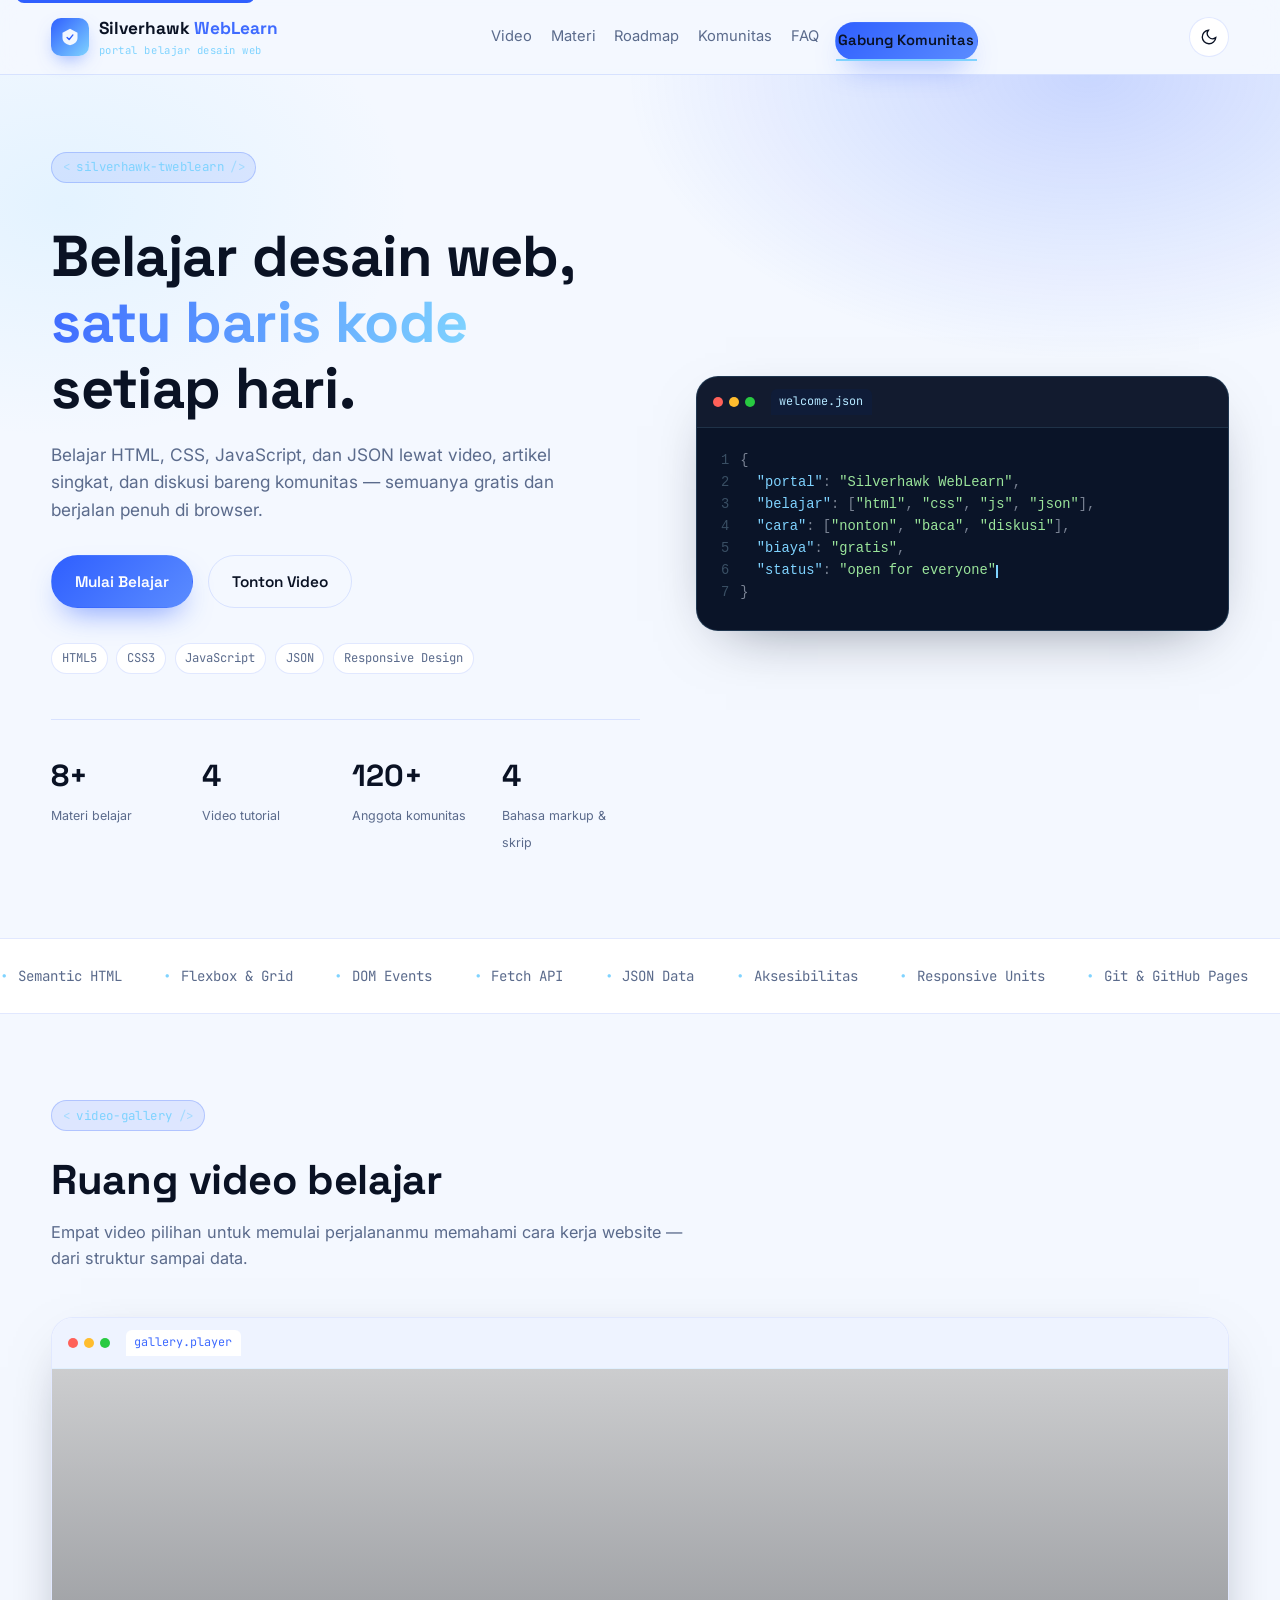
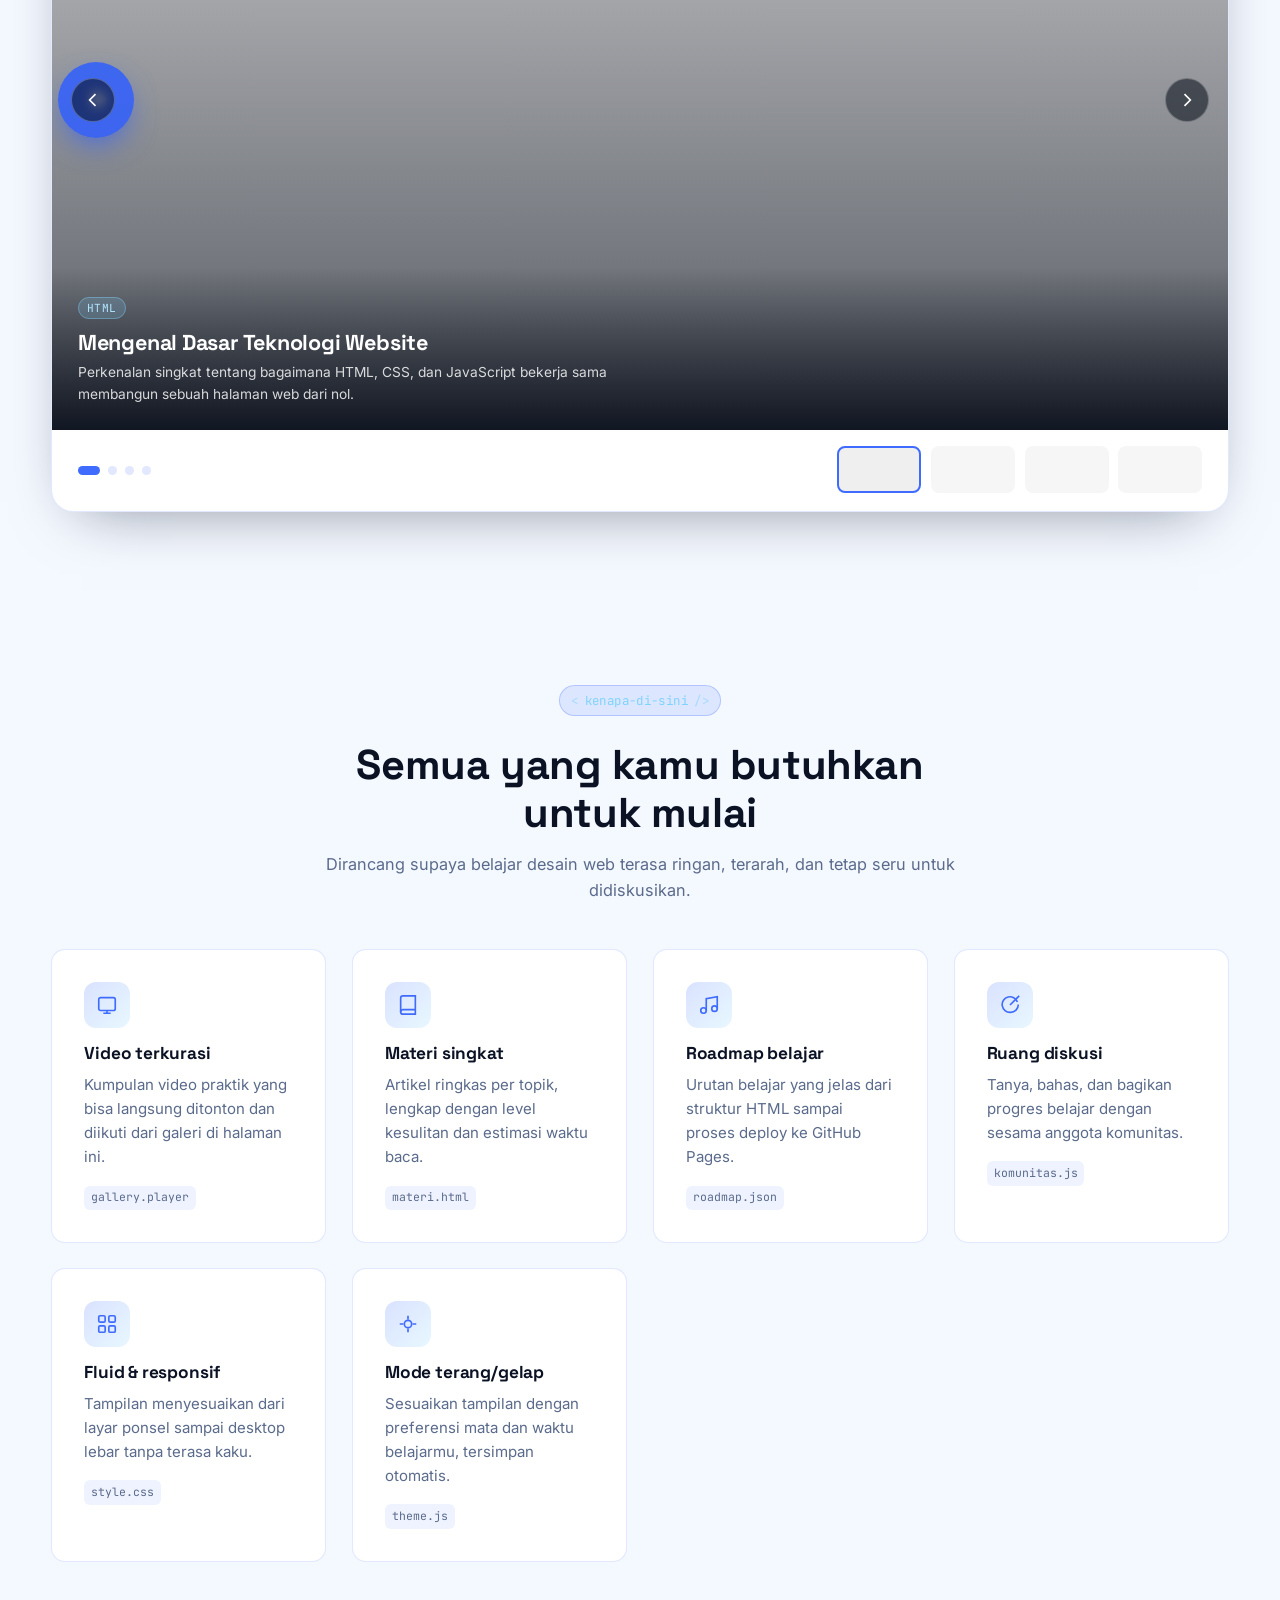
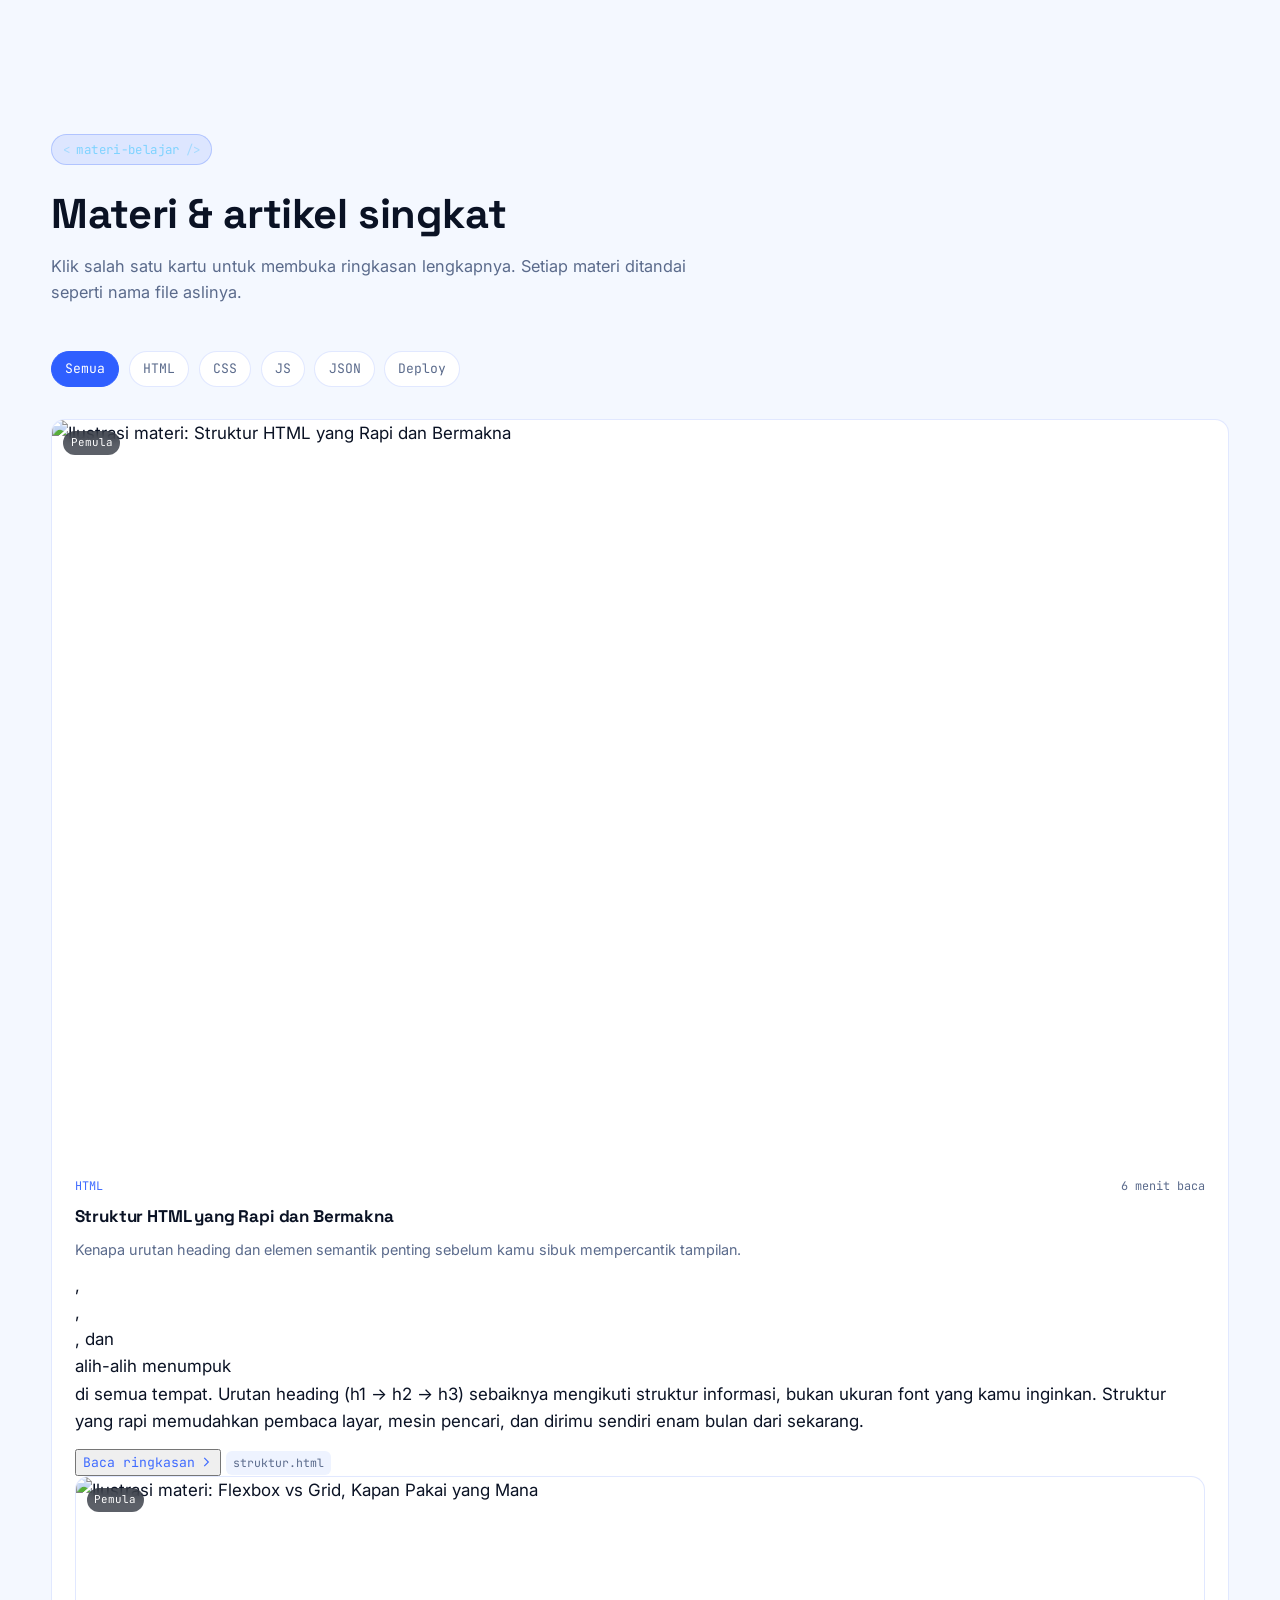
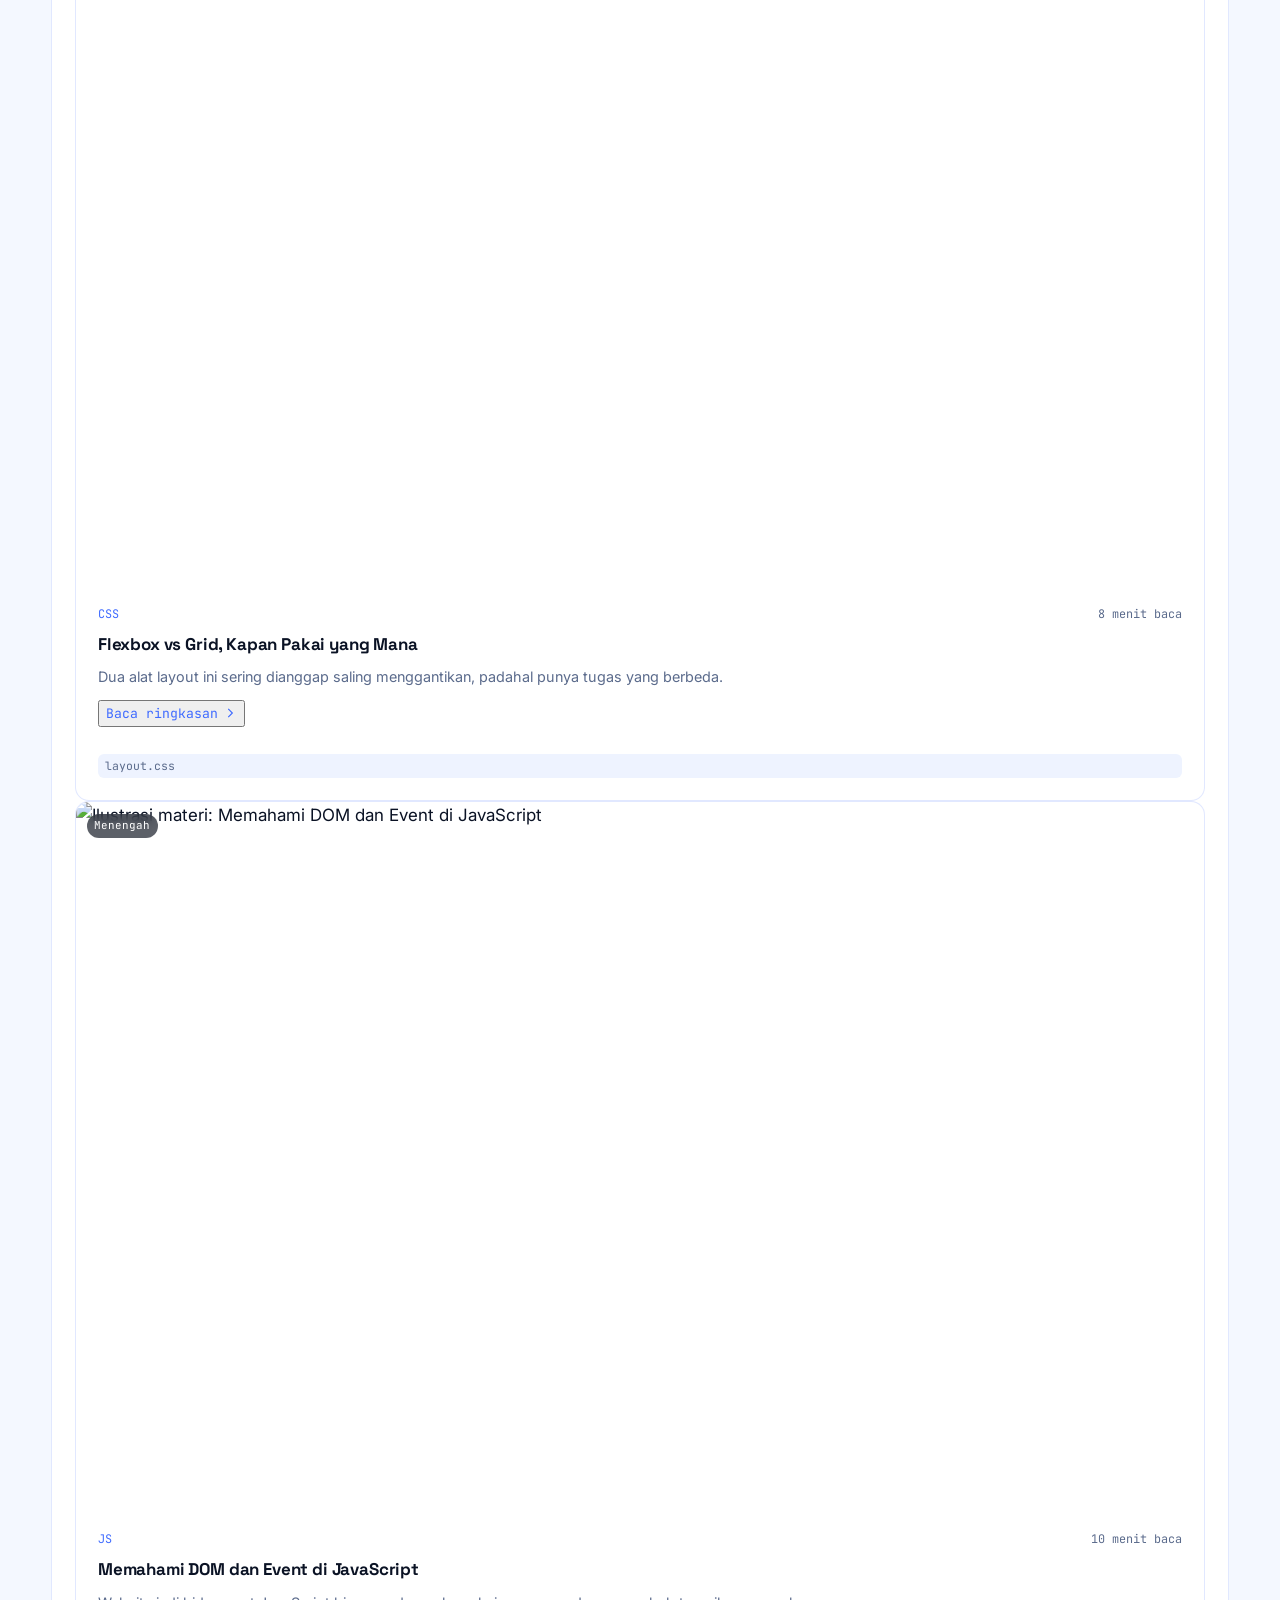
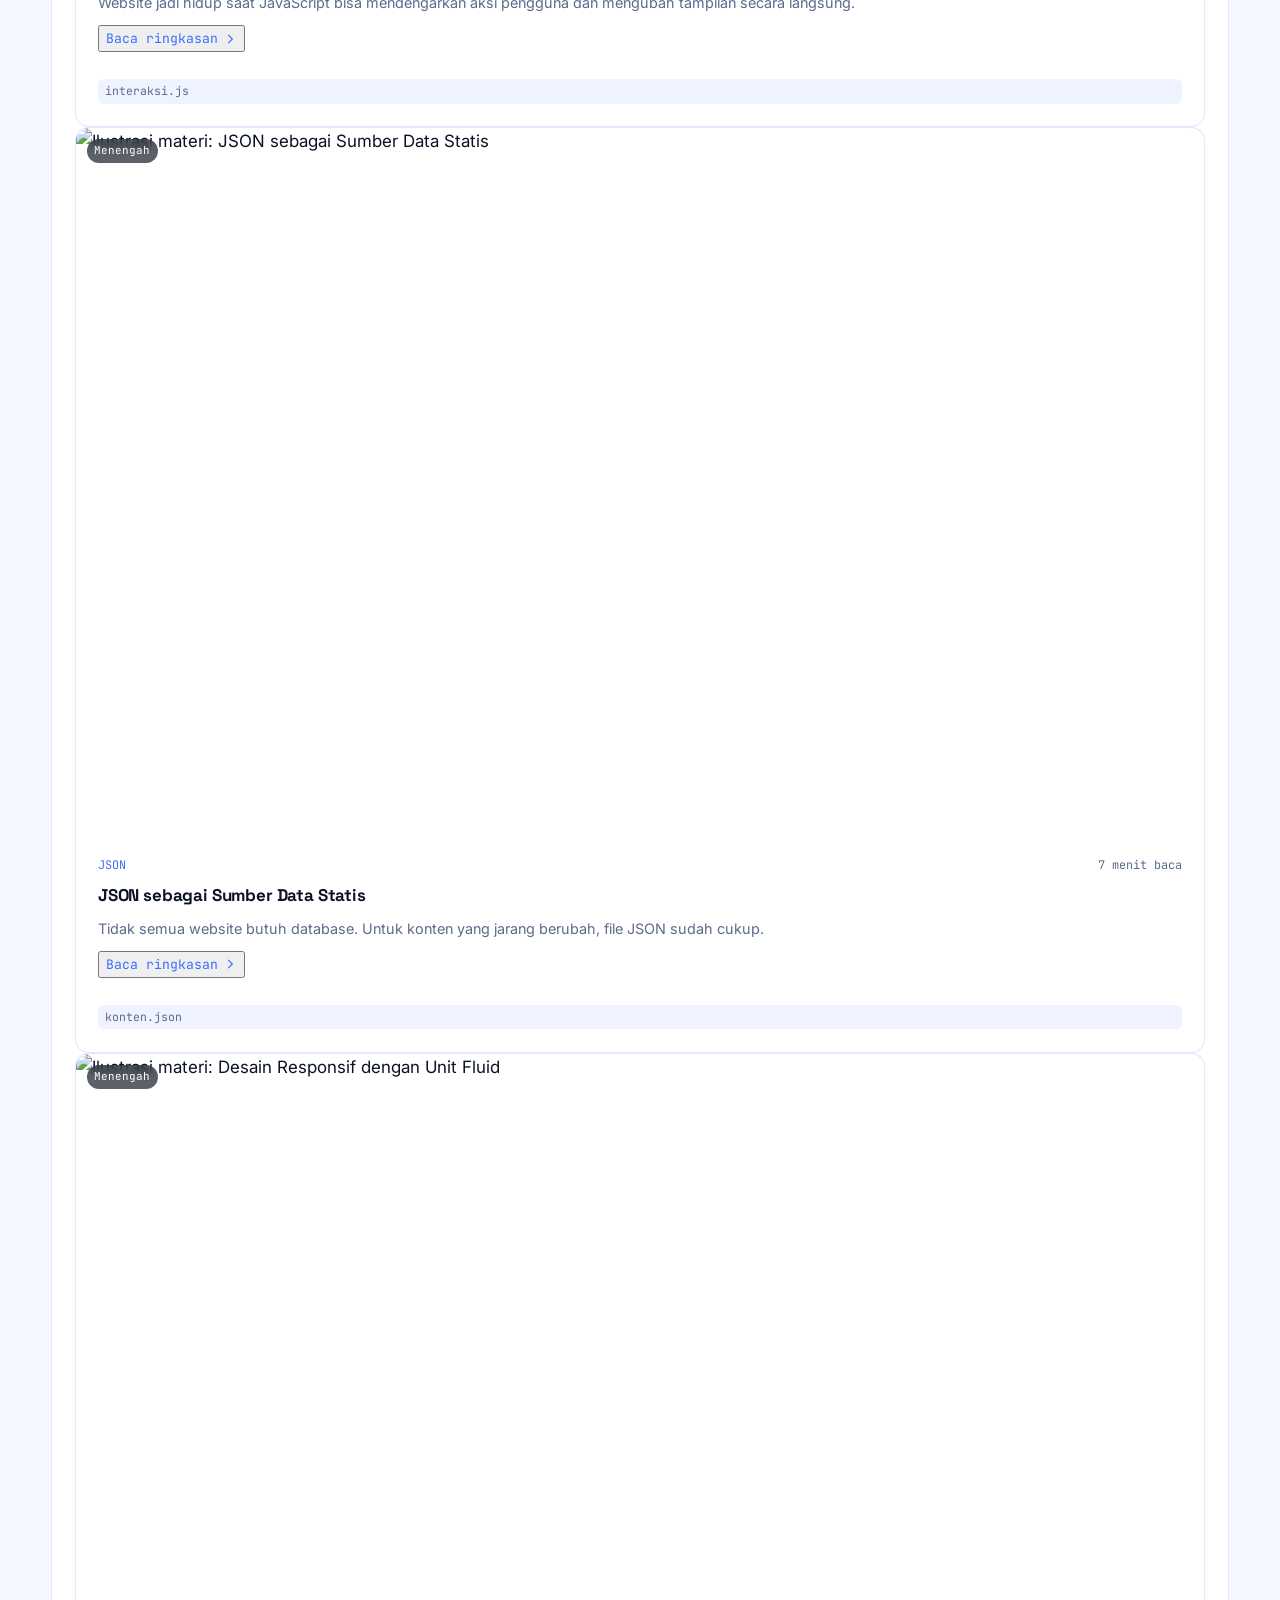
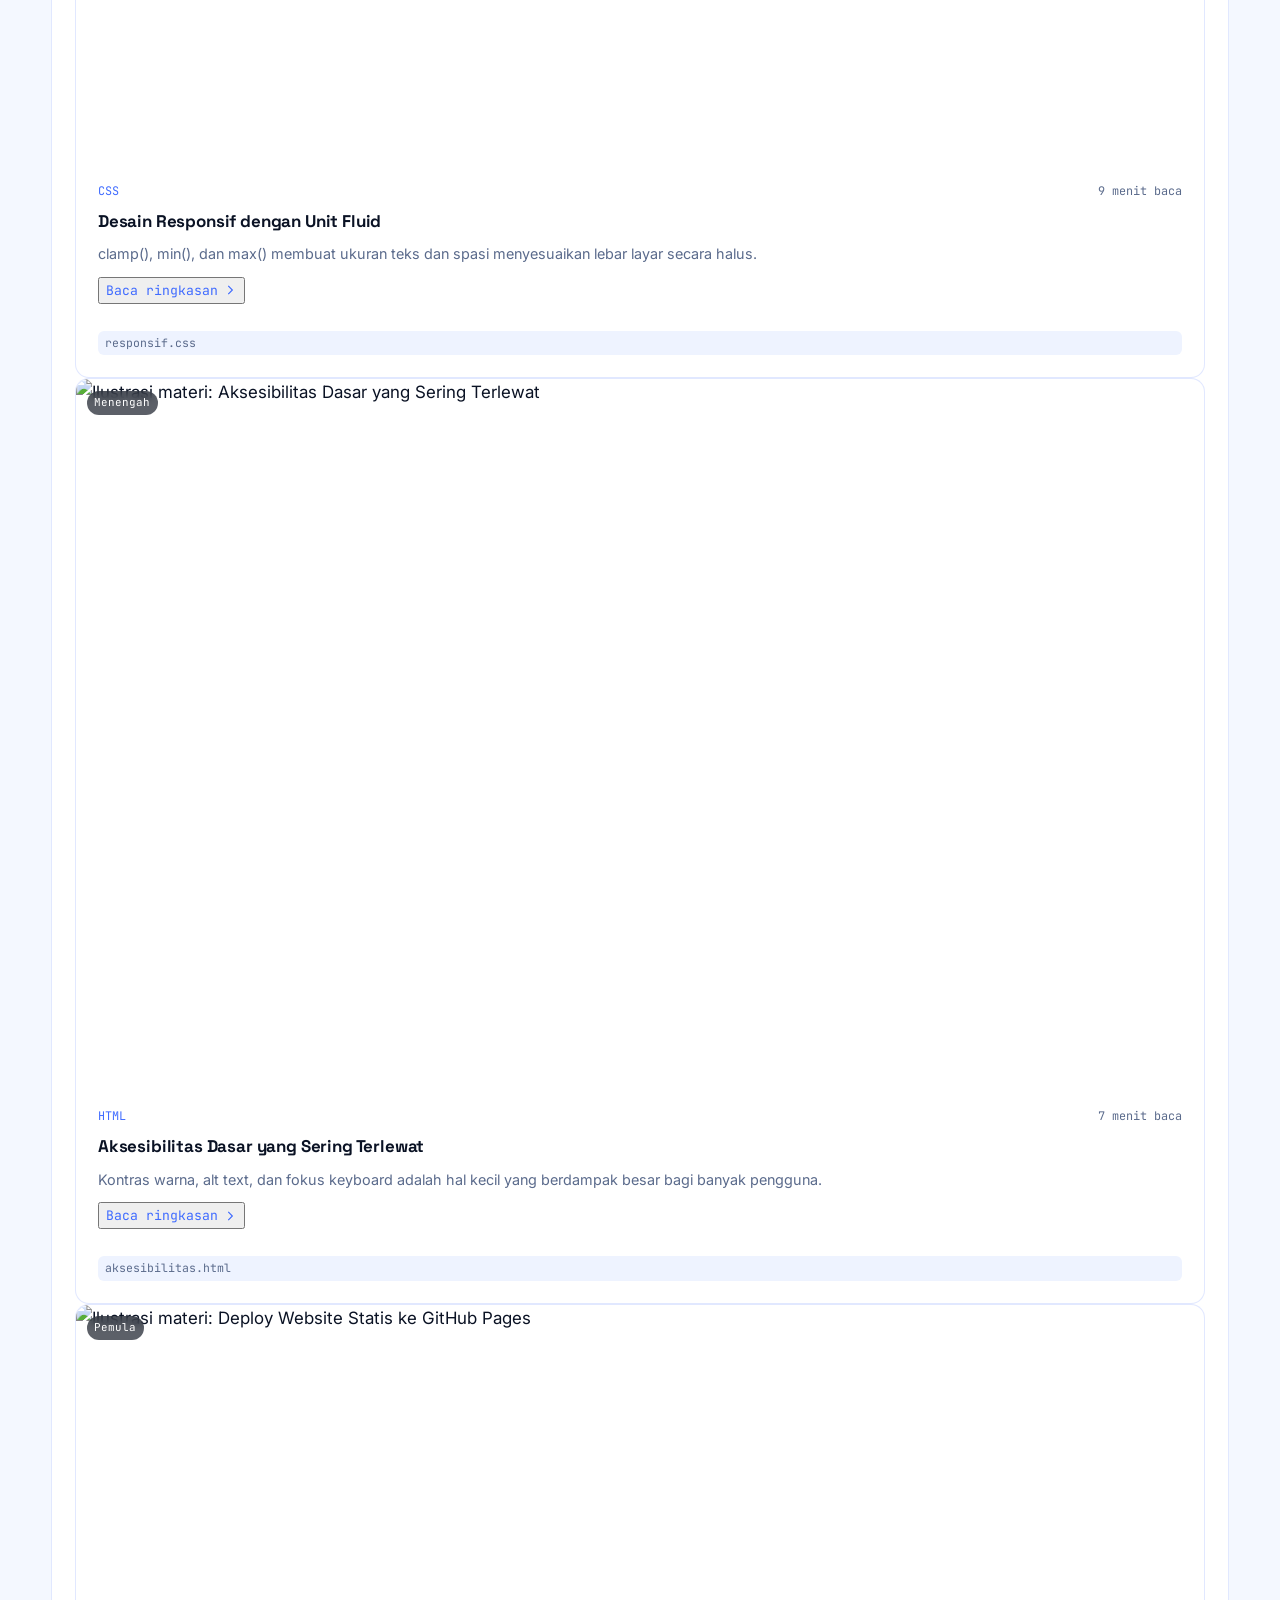
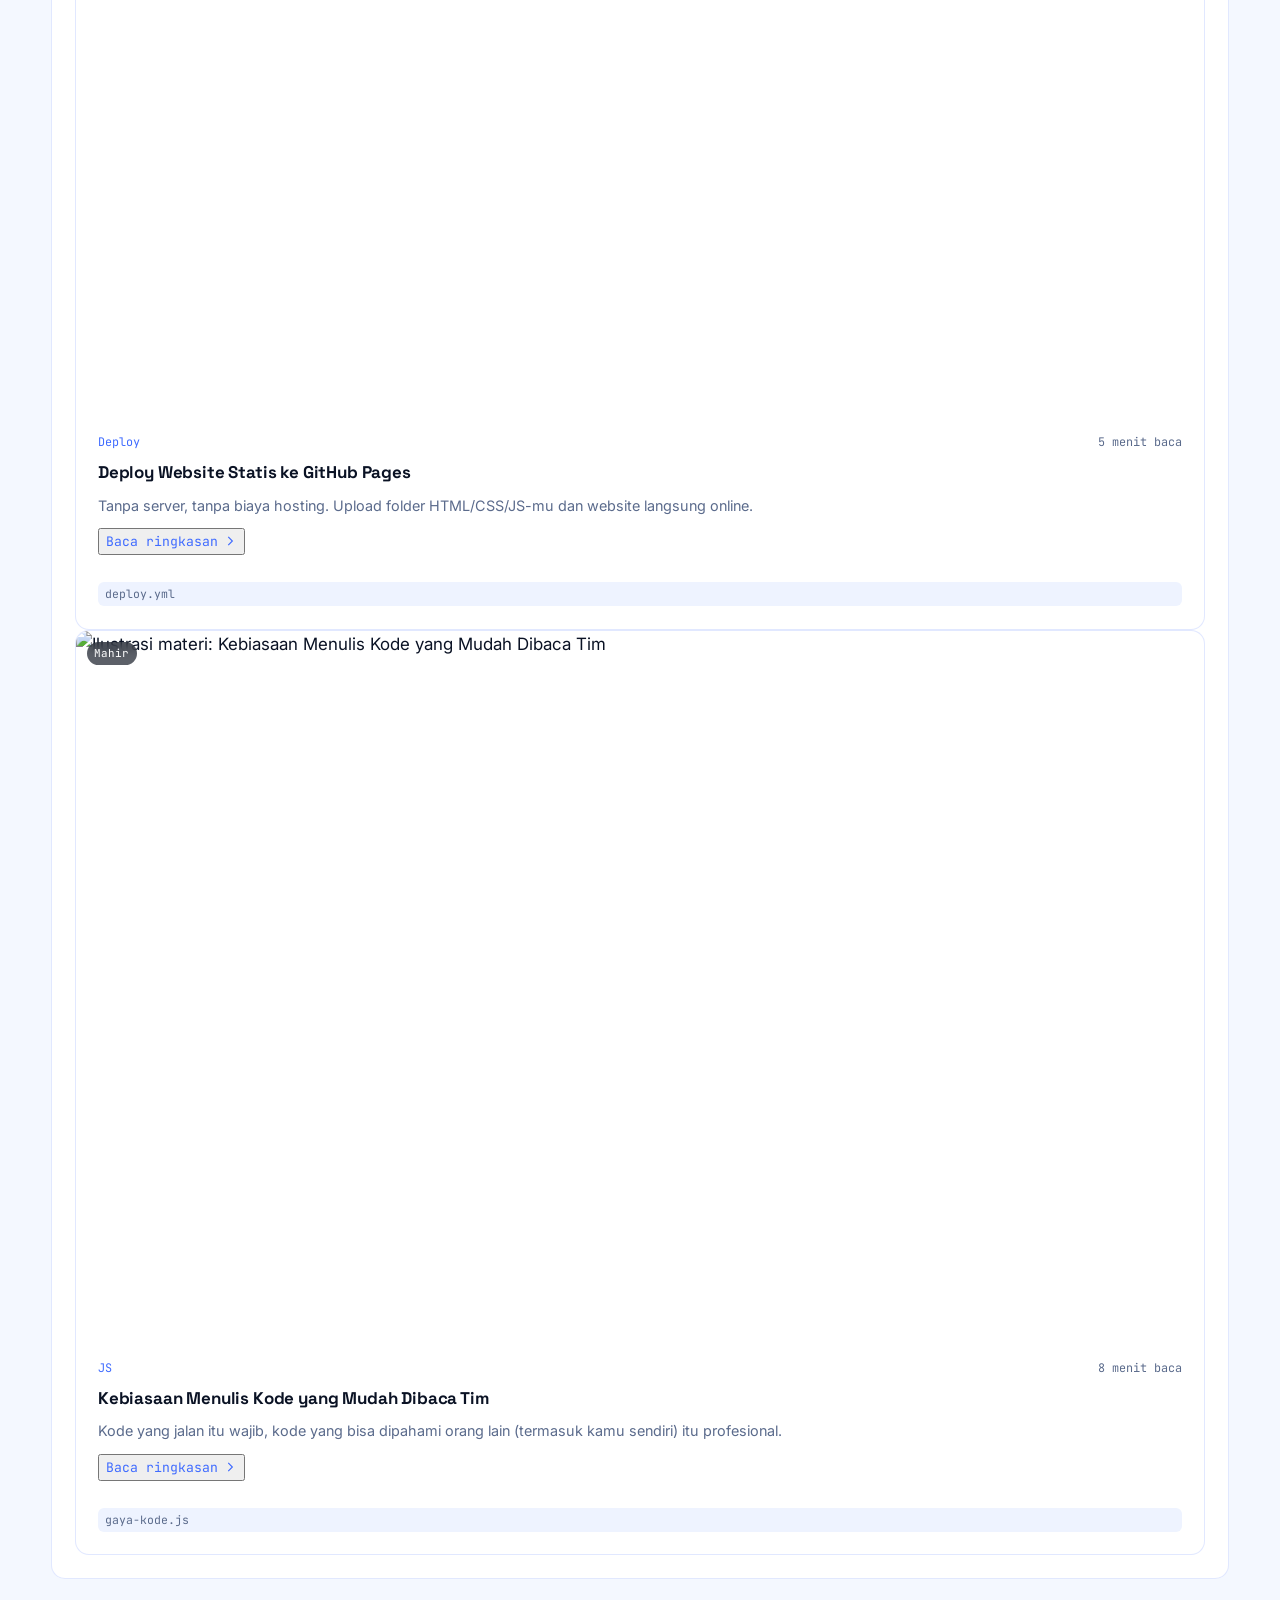
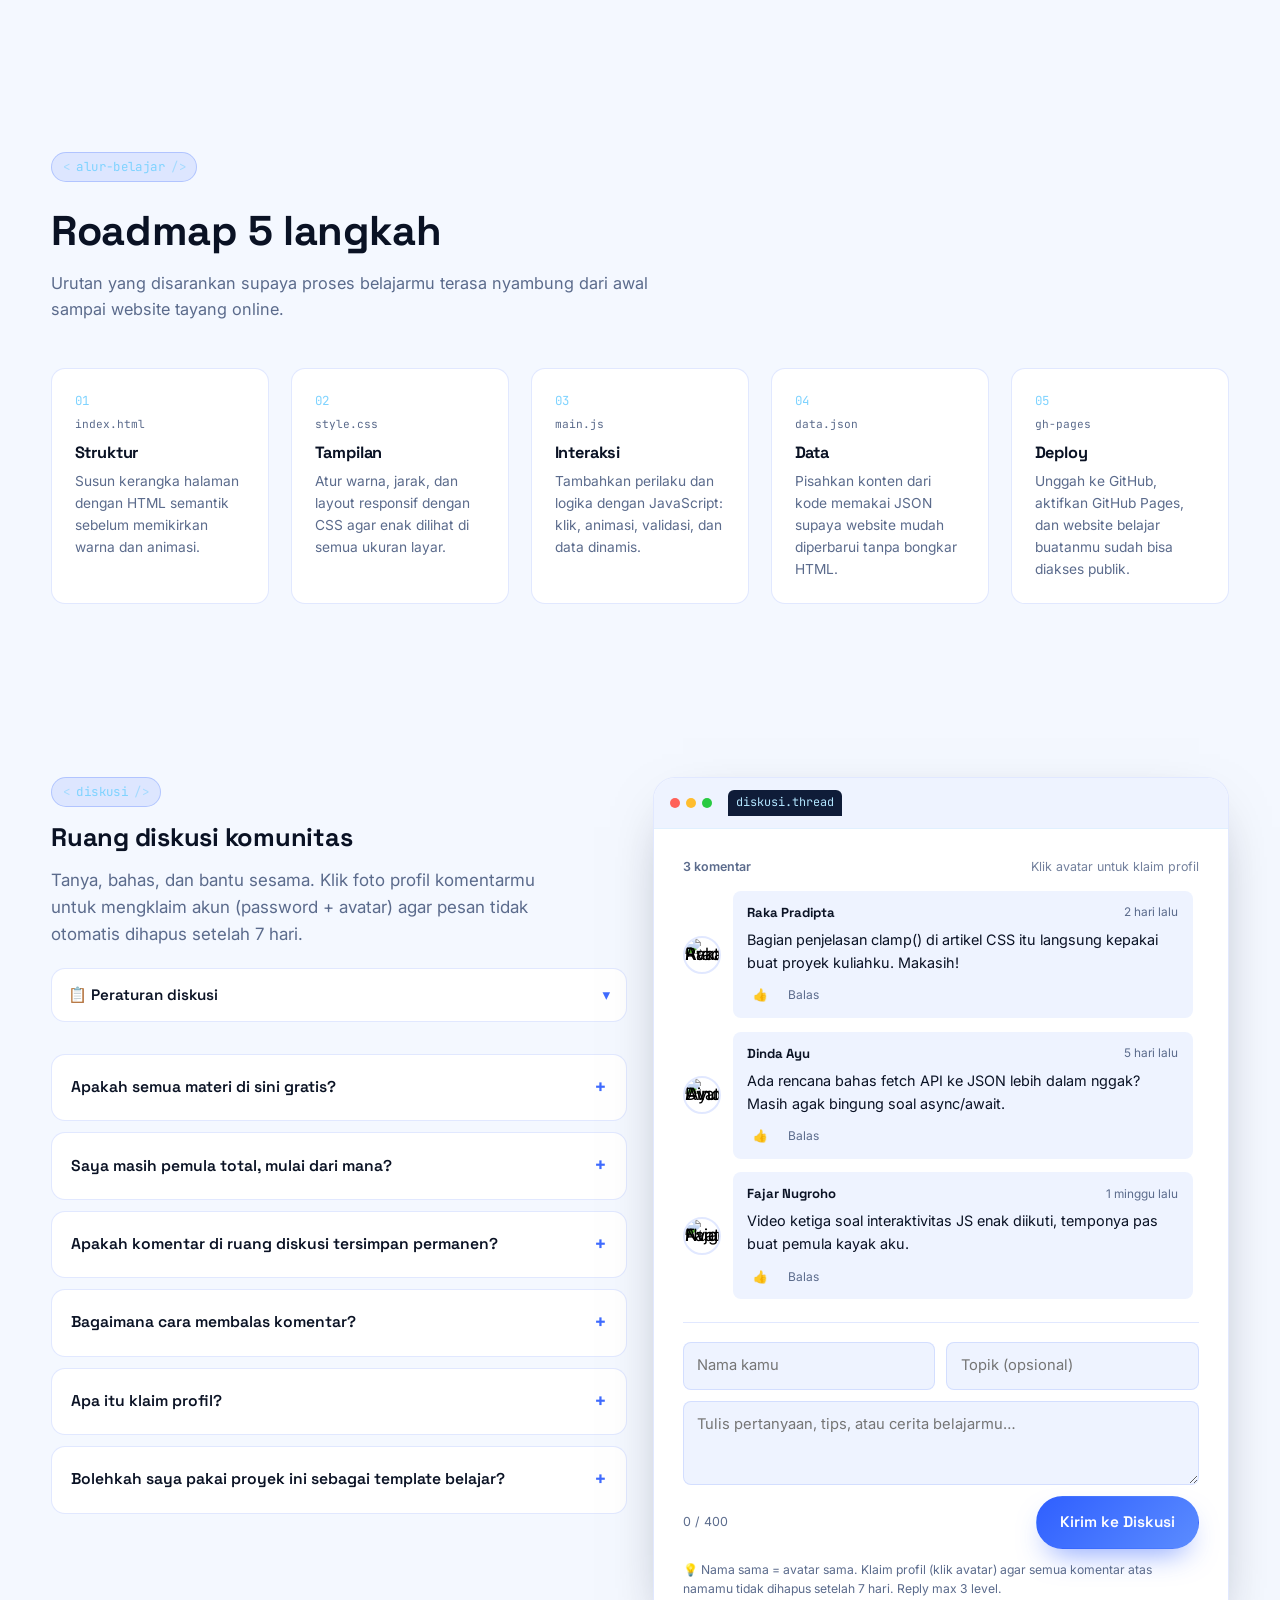
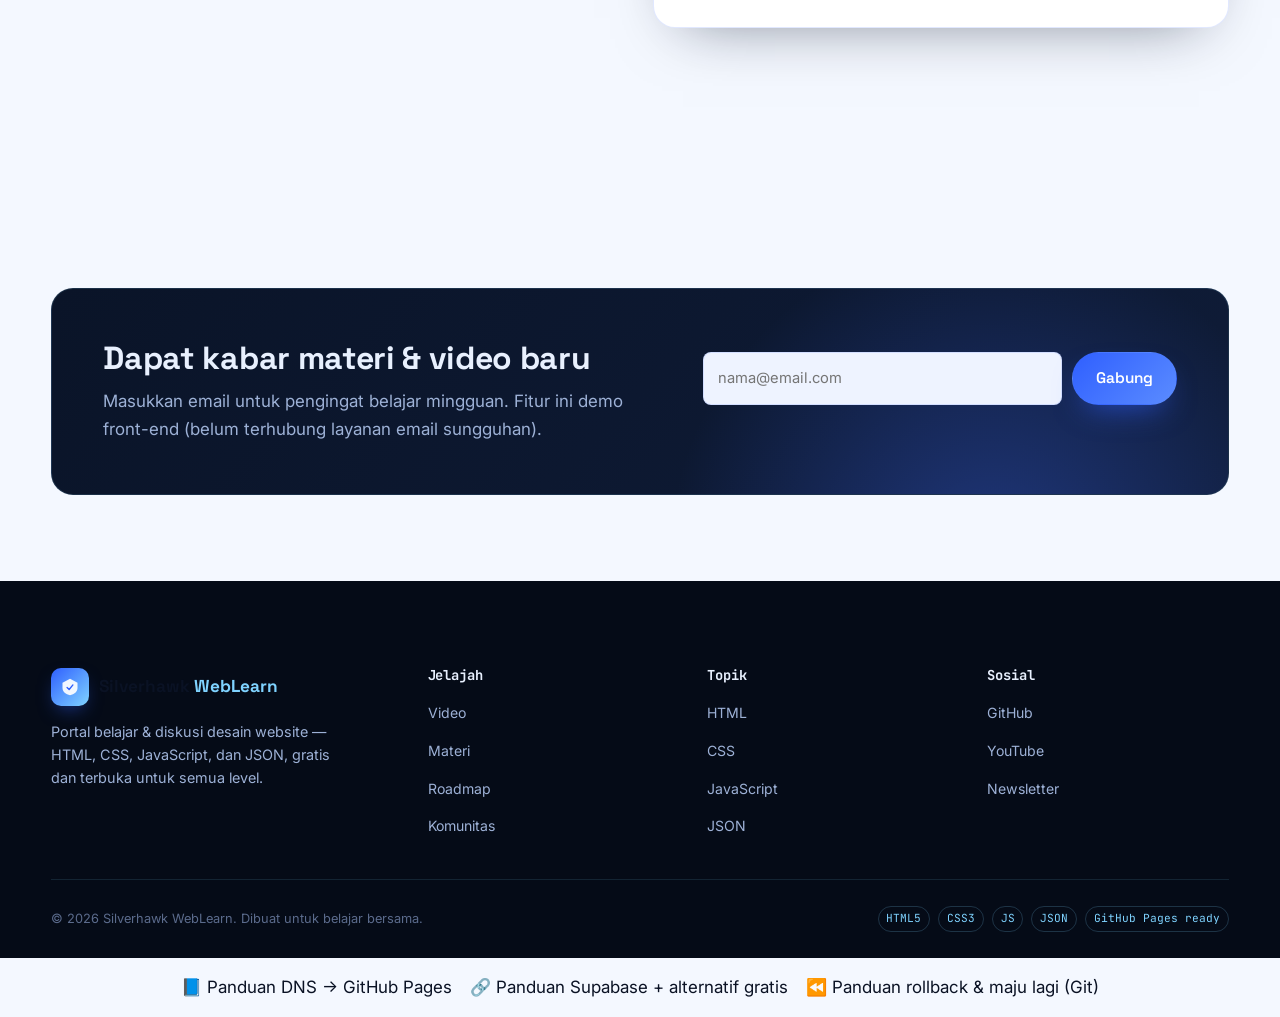
==== commit 7dba416c: "Add files via upload" ====
--- a/index.html
+++ b/index.html
@@ -233,8 +233,9 @@
           <div class="rules-panel" id="rulesPanel" hidden>
             <ol>
               <li>Hormati sesama — tidak ada hinaan, spam, atau konten tidak pantas.</li>
-              <li><strong>Klaim profil</strong>: klik foto profil pada komentar atas namamu → set password + ganti avatar. Tanpa klaim, pesan dihapus otomatis setelah <strong>7 hari</strong>.</li>
-              <li>Balasan (reply) maksimal <strong>3 level</strong> kedalaman.</li>
+              <li><strong>Klaim profil</strong>: klik foto profil → set password + avatar. Nama yang sama memakai avatar yang sama. Tanpa klaim, <strong>semua komentar atas nama itu</strong> dihapus setelah <strong>7 hari</strong> (dihitung dari komentar pertama).</li>
+              <li>Balasan maksimal <strong>3 level</strong>. Saat membalas, isi nama; password hanya diminta jika nama sudah diklaim (kecuali sesi profil masih tersimpan di browser ini).</li>
+              <li>Profil terverifikasi ditandai <strong>centang hijau ✓</strong> di avatar.</li>
               <li>Topik sebaiknya seputar HTML, CSS, JS, JSON, dan desain web.</li>
               <li>Admin berhak menghapus komentar yang melanggar tanpa pemberitahuan.</li>
             </ol>
@@ -266,7 +267,7 @@
               <span class="char-count" id="charCount">0 / 400</span>
               <button type="submit" class="btn btn-primary">Kirim ke Diskusi</button>
             </div>
-            <p class="form-note">💡 Klaim profil lewat klik avatar agar komentarmu tidak hilang setelah 7 hari. Reply maksimal 3 level.</p>
+            <p class="form-note">💡 Nama sama = avatar sama. Klaim profil (klik avatar) agar semua komentar atas namamu tidak dihapus setelah 7 hari. Reply max 3 level.</p>
           </form>
         </div>
       </div>
--- a/css/style.css
+++ b/css/style.css
@@ -581,11 +581,21 @@
   transition: border-color 0.2s ease, transform 0.15s ease;
 }
 .comment-avatar-btn:hover img { border-color: var(--blue-500); transform: scale(1.05); }
-.comment-avatar-btn.is-claimed img { border-color: var(--blue-500); }
+.comment-avatar-btn.is-claimed img { border-color: #22c55e; }
 .comment-avatar-btn .claimed-badge {
-  position: absolute; right: -2px; bottom: -2px; width: 14px; height: 14px;
-  border-radius: 50%; background: var(--blue-500); color: #fff;
-  font-size: 9px; display: grid; place-items: center; border: 2px solid var(--bg-panel);
+  position: absolute; right: -2px; bottom: -2px; width: 15px; height: 15px;
+  border-radius: 50%; background: #22c55e; color: #fff;
+  font-size: 9px; font-weight: 800; display: grid; place-items: center;
+  border: 2px solid var(--bg-panel); box-shadow: 0 0 0 1px rgba(34,197,94,.35);
+}
+.verified-tag {
+  display: inline-block; margin-left: 0.25rem; font-size: 0.65rem; font-weight: 700;
+  color: #22c55e; background: rgba(34,197,94,.12); border-radius: 999px;
+  padding: 0.1rem 0.4rem; vertical-align: middle; letter-spacing: 0.02em;
+}
+.comment-empty {
+  text-align: center; color: var(--slate-500); font-size: 0.9rem;
+  padding: 1.5rem 0.75rem; border: 1px dashed var(--border-color); border-radius: var(--radius-sm);
 }
 
 .comment-content { background: var(--bg-panel-2); border-radius: var(--radius-sm); padding: 0.7rem 0.9rem; flex: 1; min-width: 0; }
@@ -609,16 +619,30 @@
 
 .reply-box {
   margin-top: 0.55rem; display: grid; gap: 0.45rem;
-  padding: 0.55rem; border-radius: var(--radius-sm);
+  padding: 0.6rem; border-radius: var(--radius-sm);
   background: color-mix(in srgb, var(--bg-panel) 70%, transparent);
   border: 1px dashed var(--border-color);
 }
-.reply-box textarea {
-  width: 100%; min-height: 64px; resize: vertical;
-  background: var(--bg-panel-2); border: 1px solid var(--border-color); color: var(--text-primary);
-  border-radius: var(--radius-sm); padding: 0.55em 0.7em; font-size: 0.88rem;
-}
+.reply-to-label { font-size: 0.78rem; color: var(--slate-500); }
+.reply-to-label b { color: var(--blue-500); }
+.reply-as { font-size: 0.8rem; color: var(--text-secondary); }
+.reply-as .linkish {
+  border: 0; background: none; color: var(--blue-500); cursor: pointer;
+  font-size: 0.78rem; text-decoration: underline; padding: 0; margin-left: 0.25rem;
+}
+.reply-auth {
+  display: grid; grid-template-columns: 1fr 1fr; gap: 0.4rem;
+}
+.reply-auth input, .reply-box textarea {
+  width: 100%; background: var(--bg-panel-2); border: 1px solid var(--border-color); color: var(--text-primary);
+  border-radius: var(--radius-sm); padding: 0.5em 0.65em; font-size: 0.86rem;
+}
+.reply-box textarea { min-height: 64px; resize: vertical; }
 .reply-box-actions { display: flex; gap: 0.5rem; justify-content: flex-end; }
+.reply-hint { margin: 0; font-size: 0.75rem; color: #f5b942; min-height: 1em; }
+@media (max-width: 520px) {
+  .reply-auth { grid-template-columns: 1fr; }
+}
 
 .comment-form { margin-top: 1.4rem; padding-top: 1.2rem; border-top: 1px solid var(--border-color); display: grid; gap: 0.7rem; }
 .form-row { display: grid; grid-template-columns: 1fr 1fr; gap: 0.7rem; }
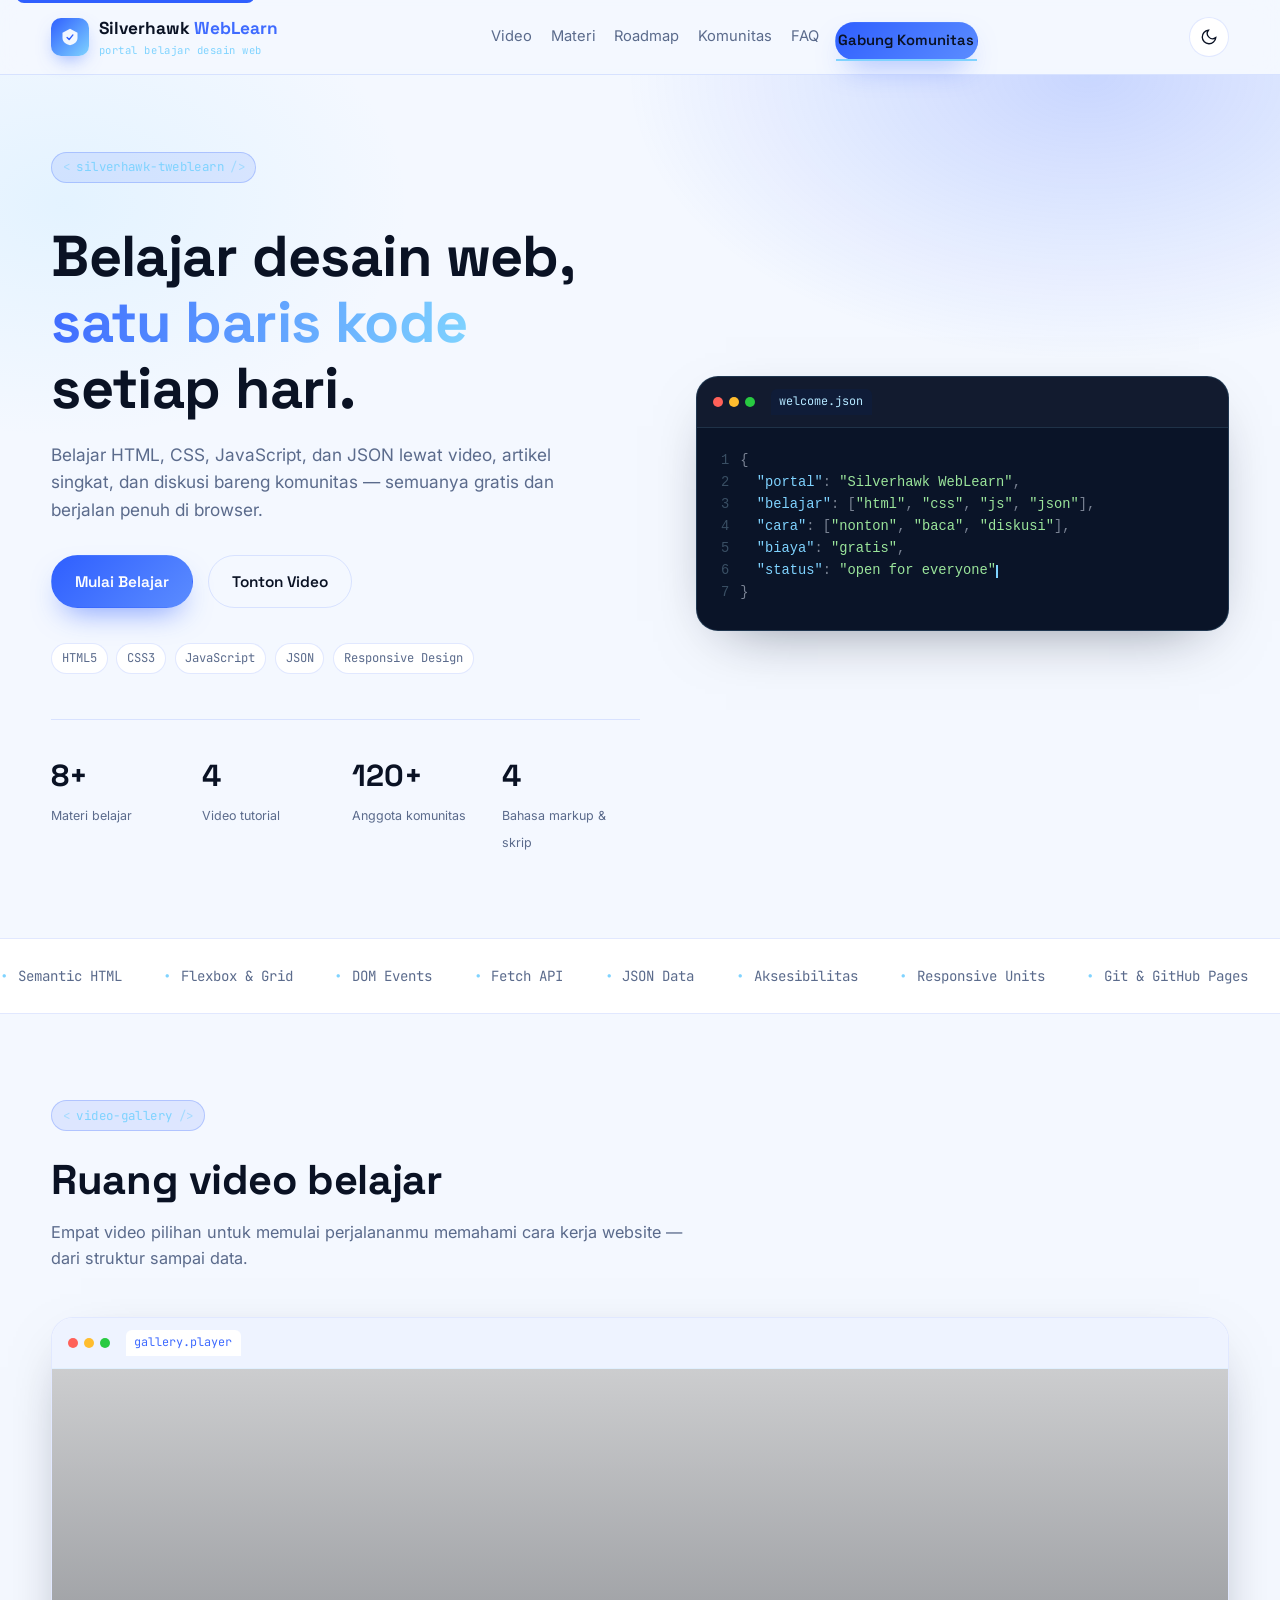
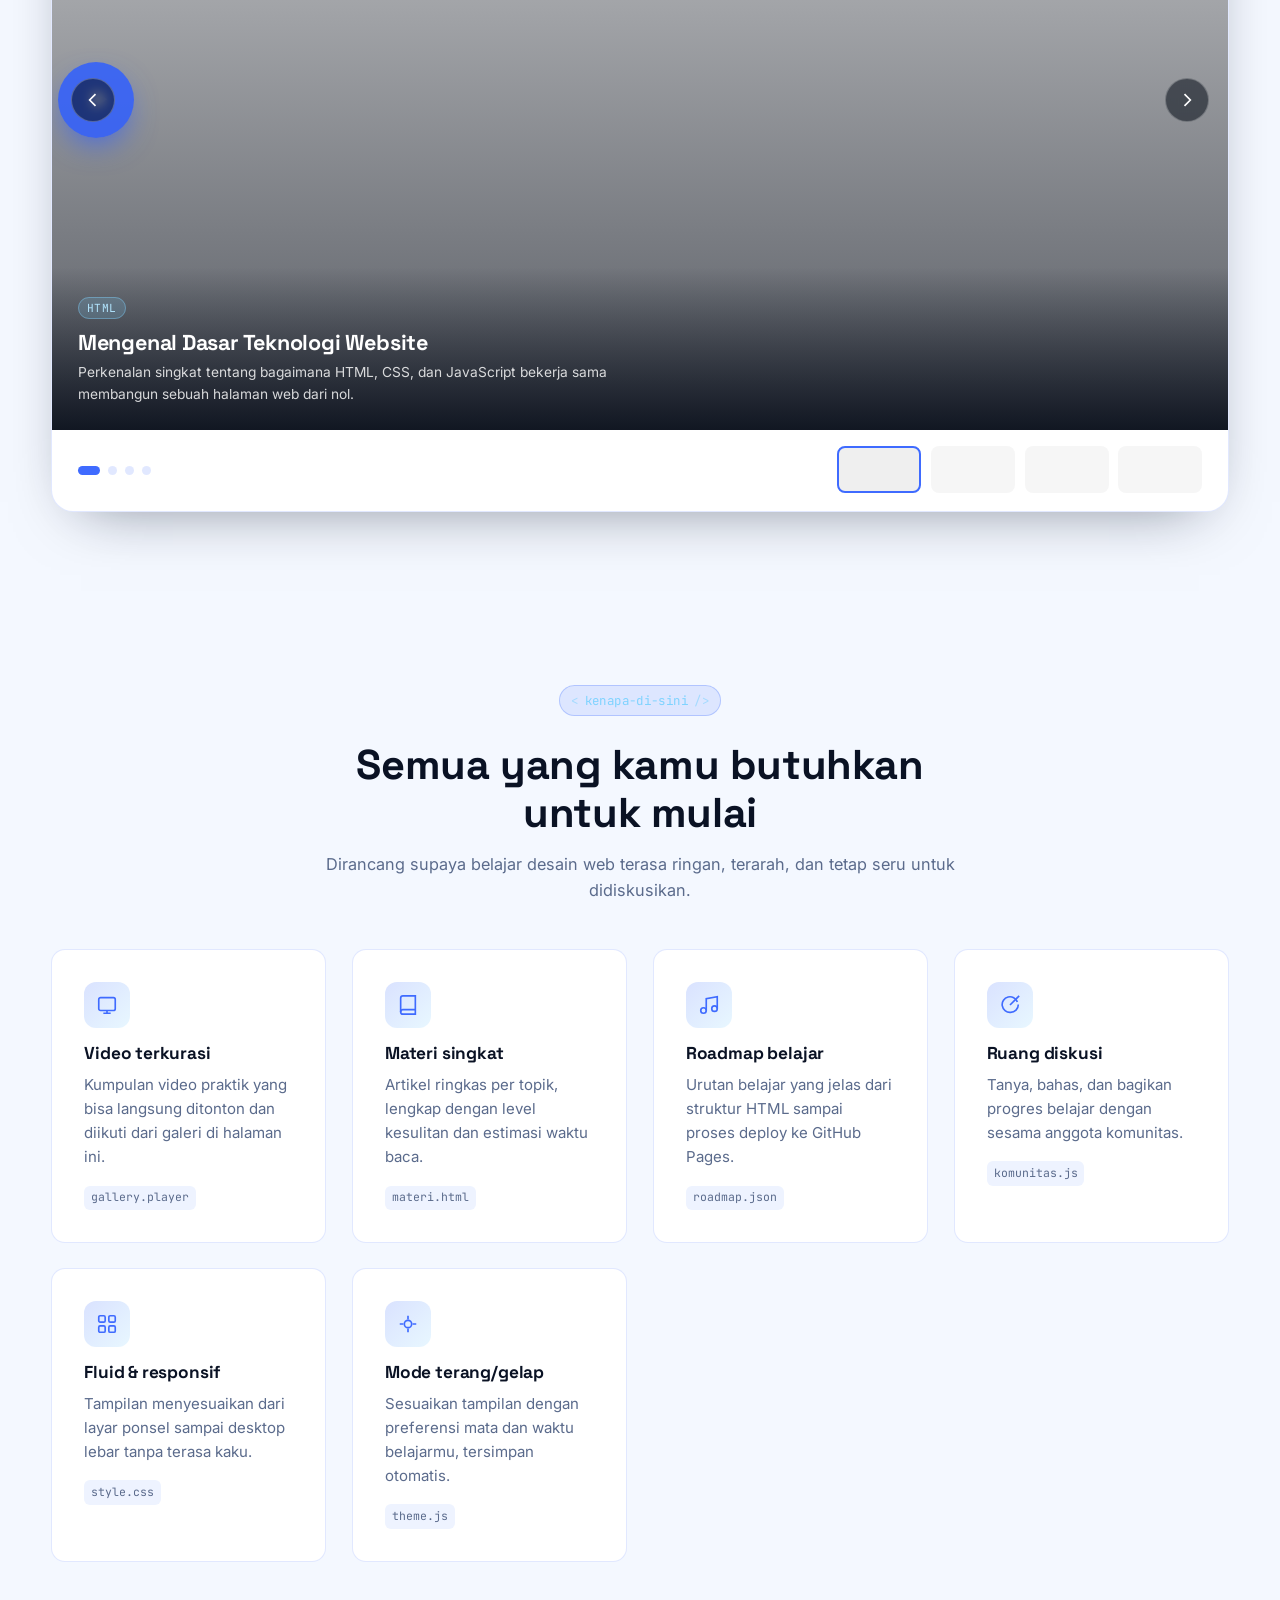
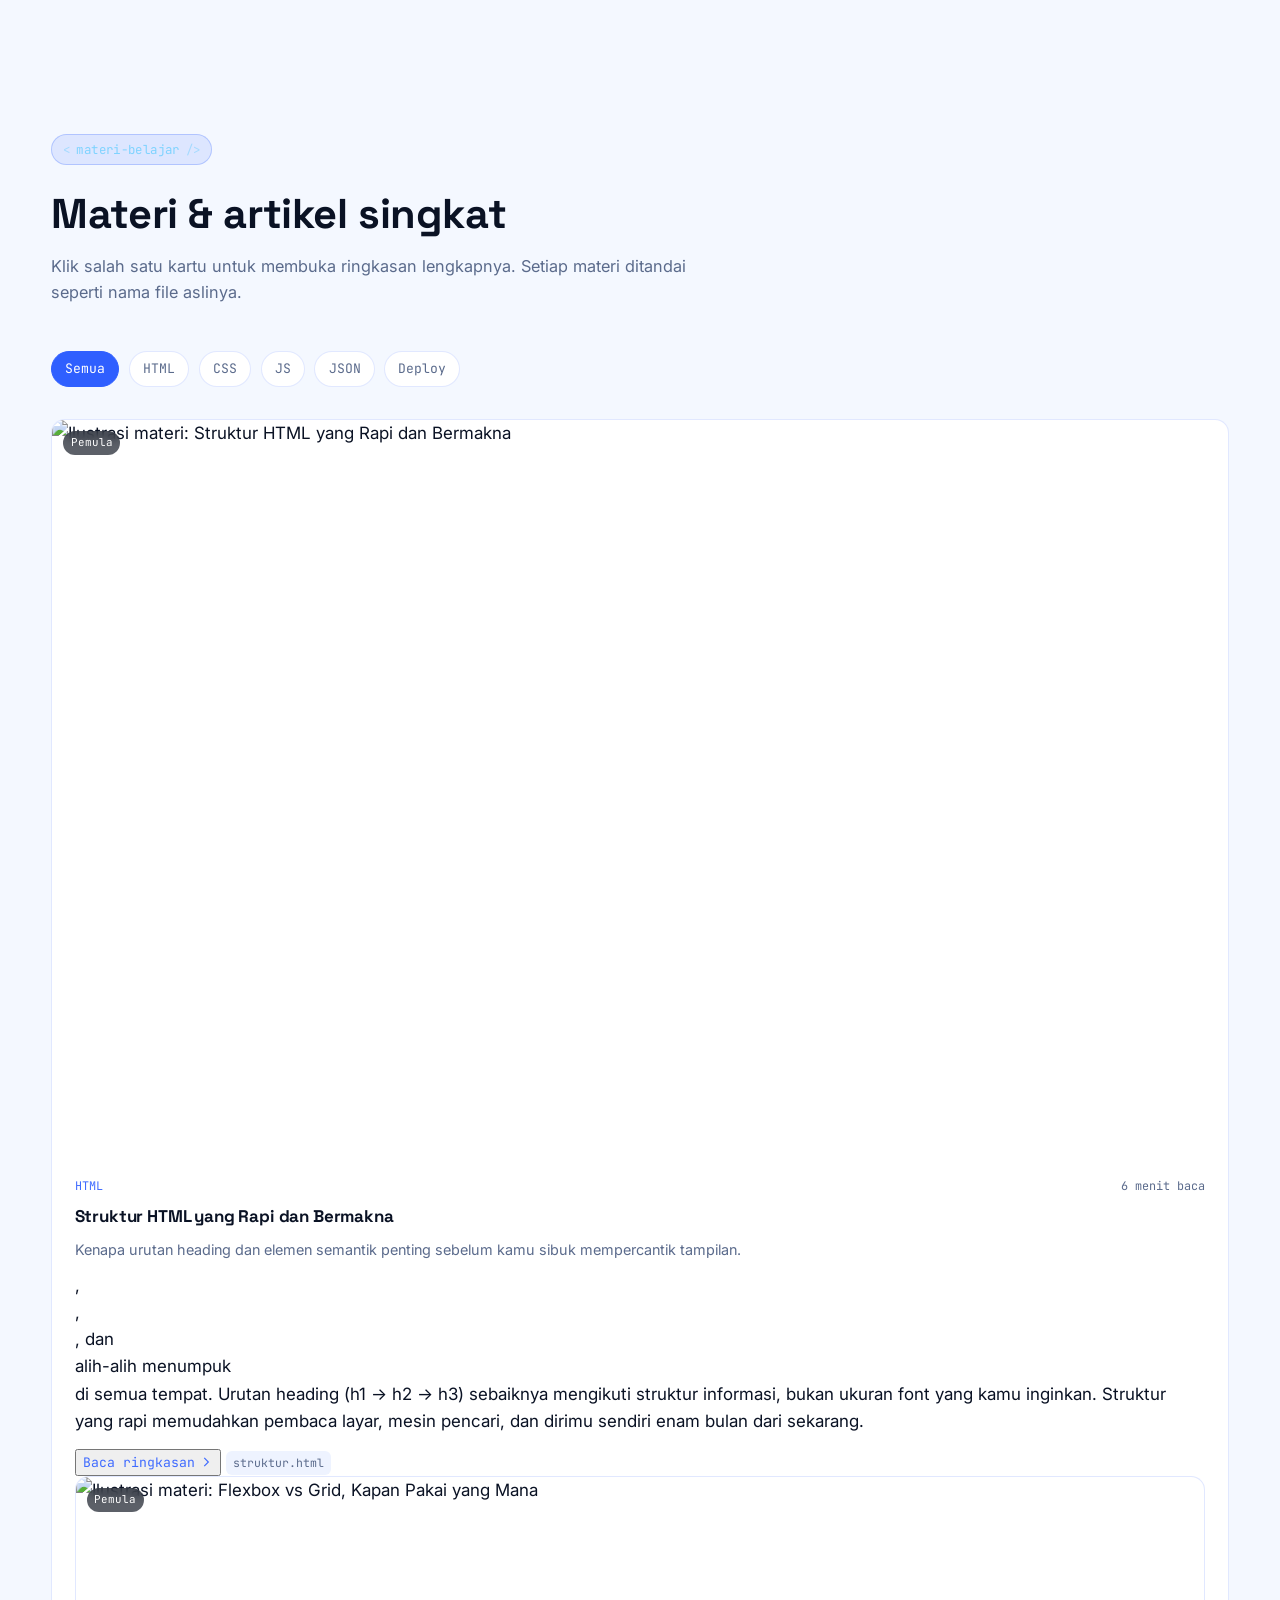
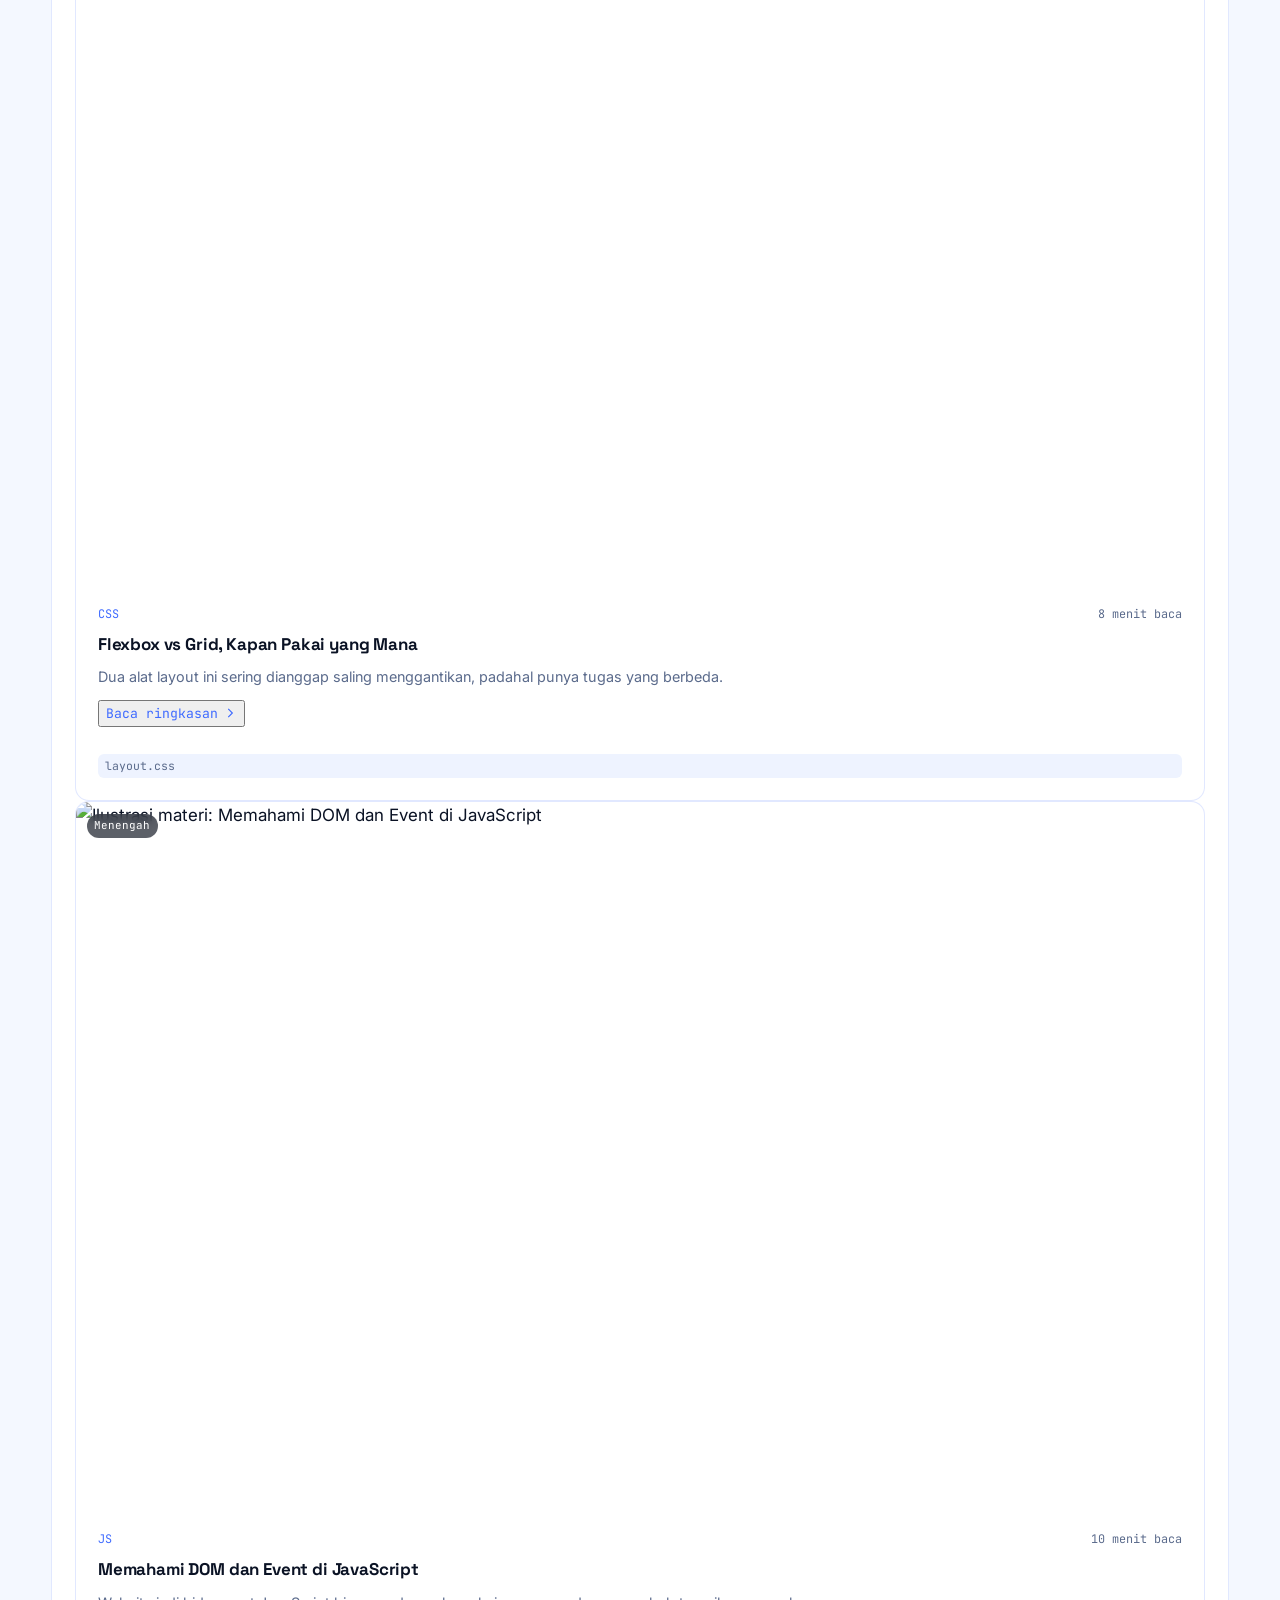
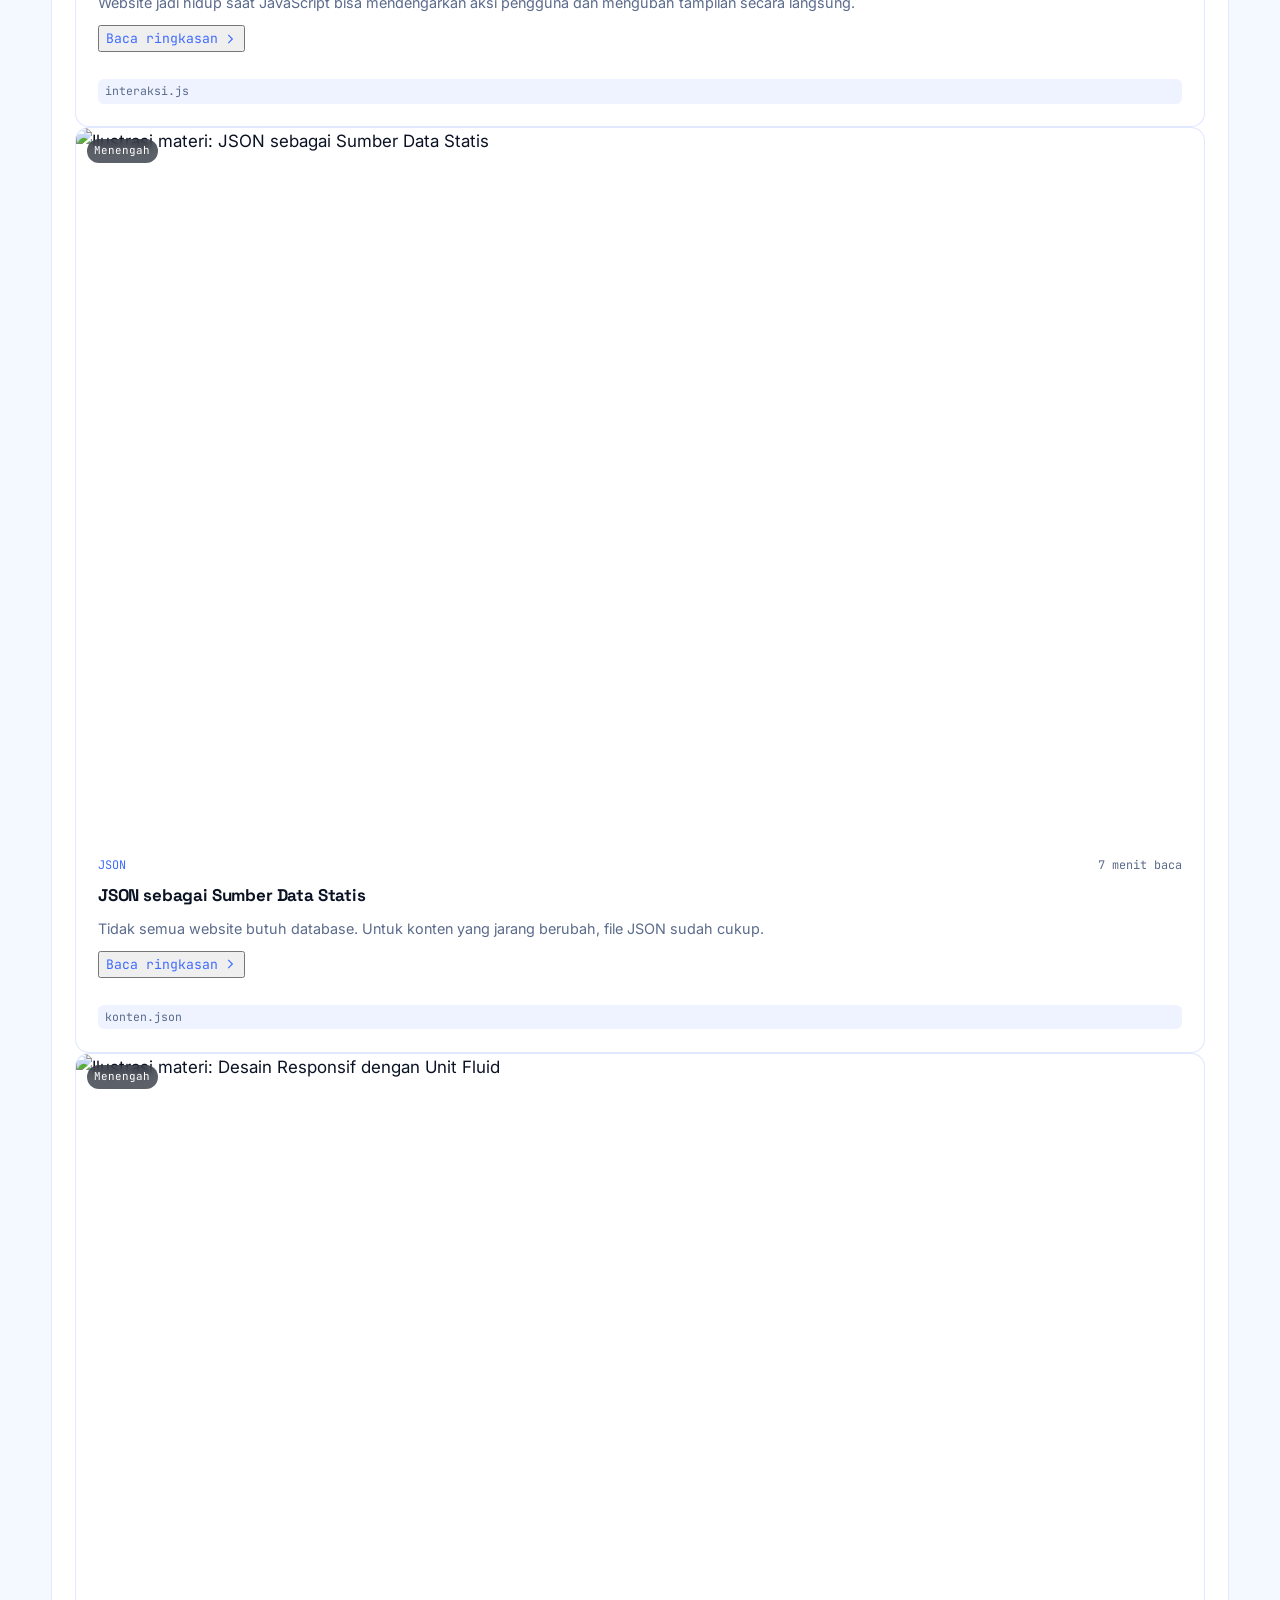
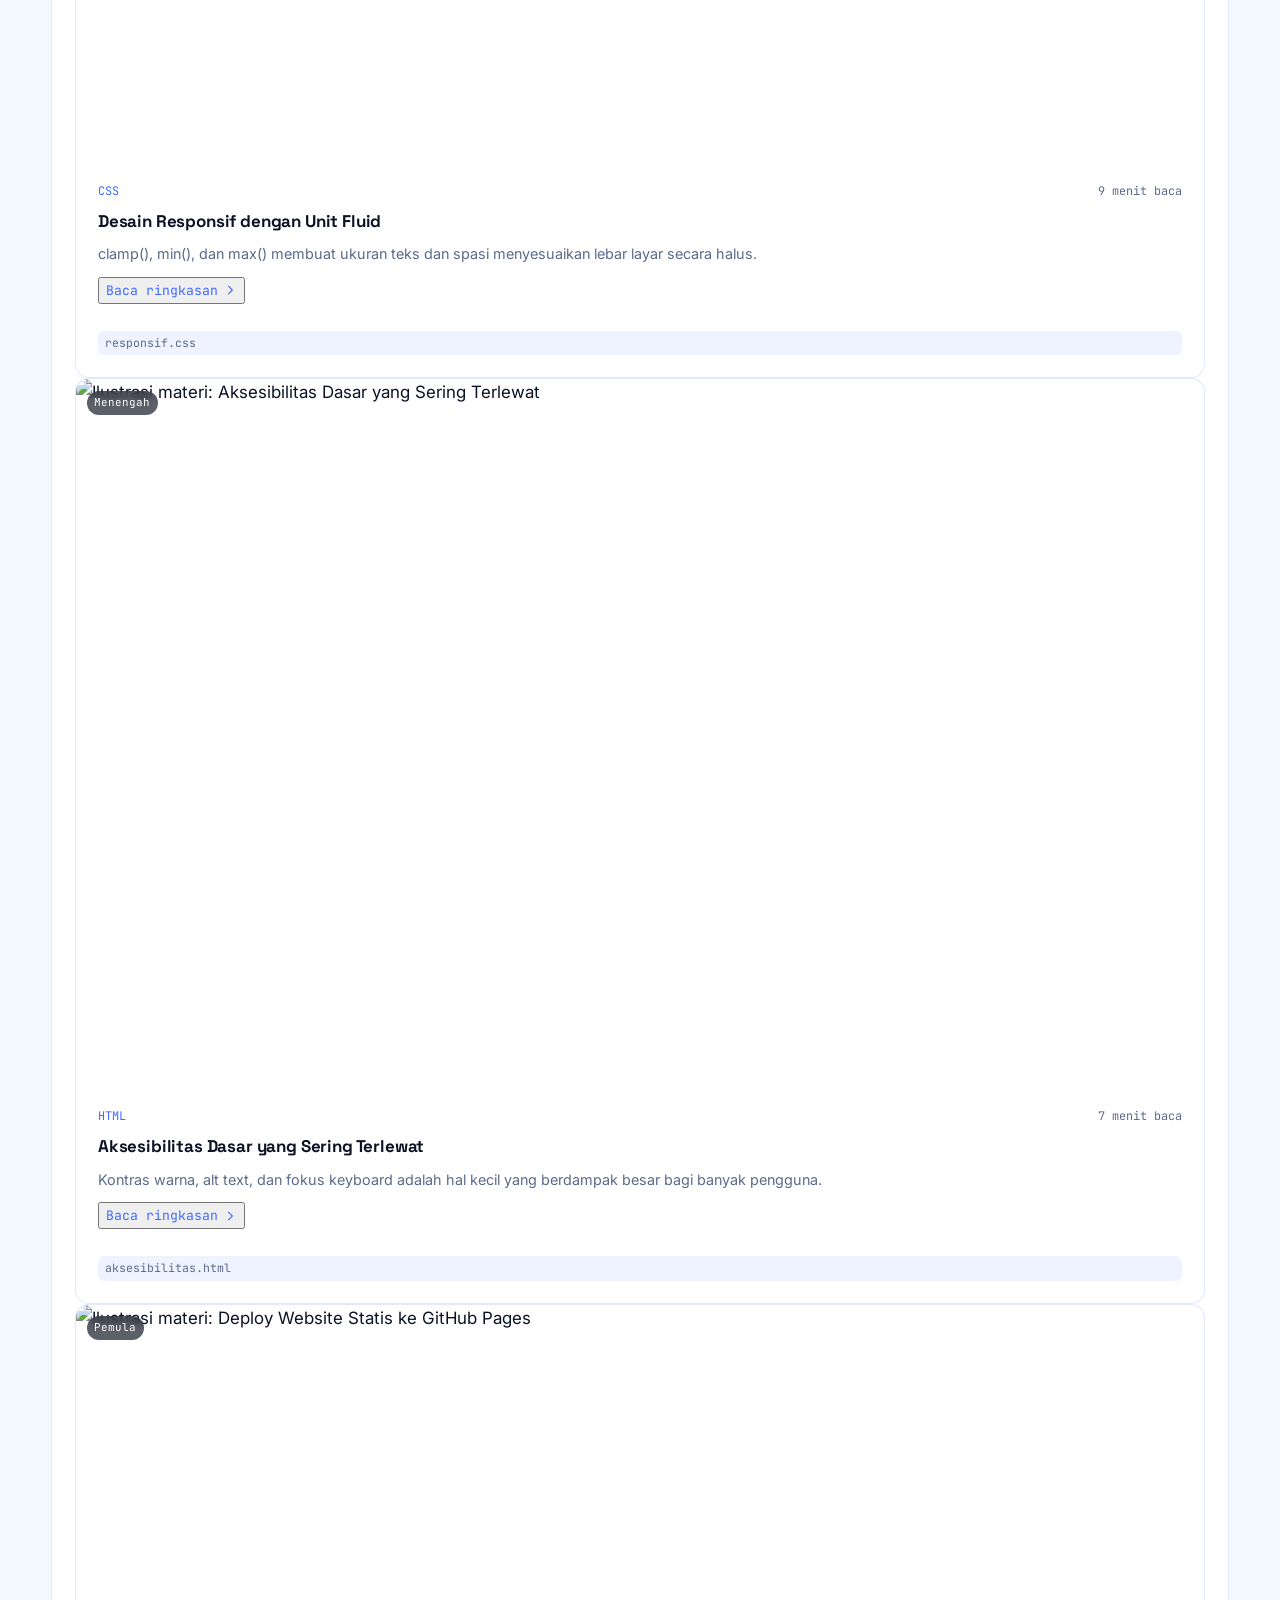
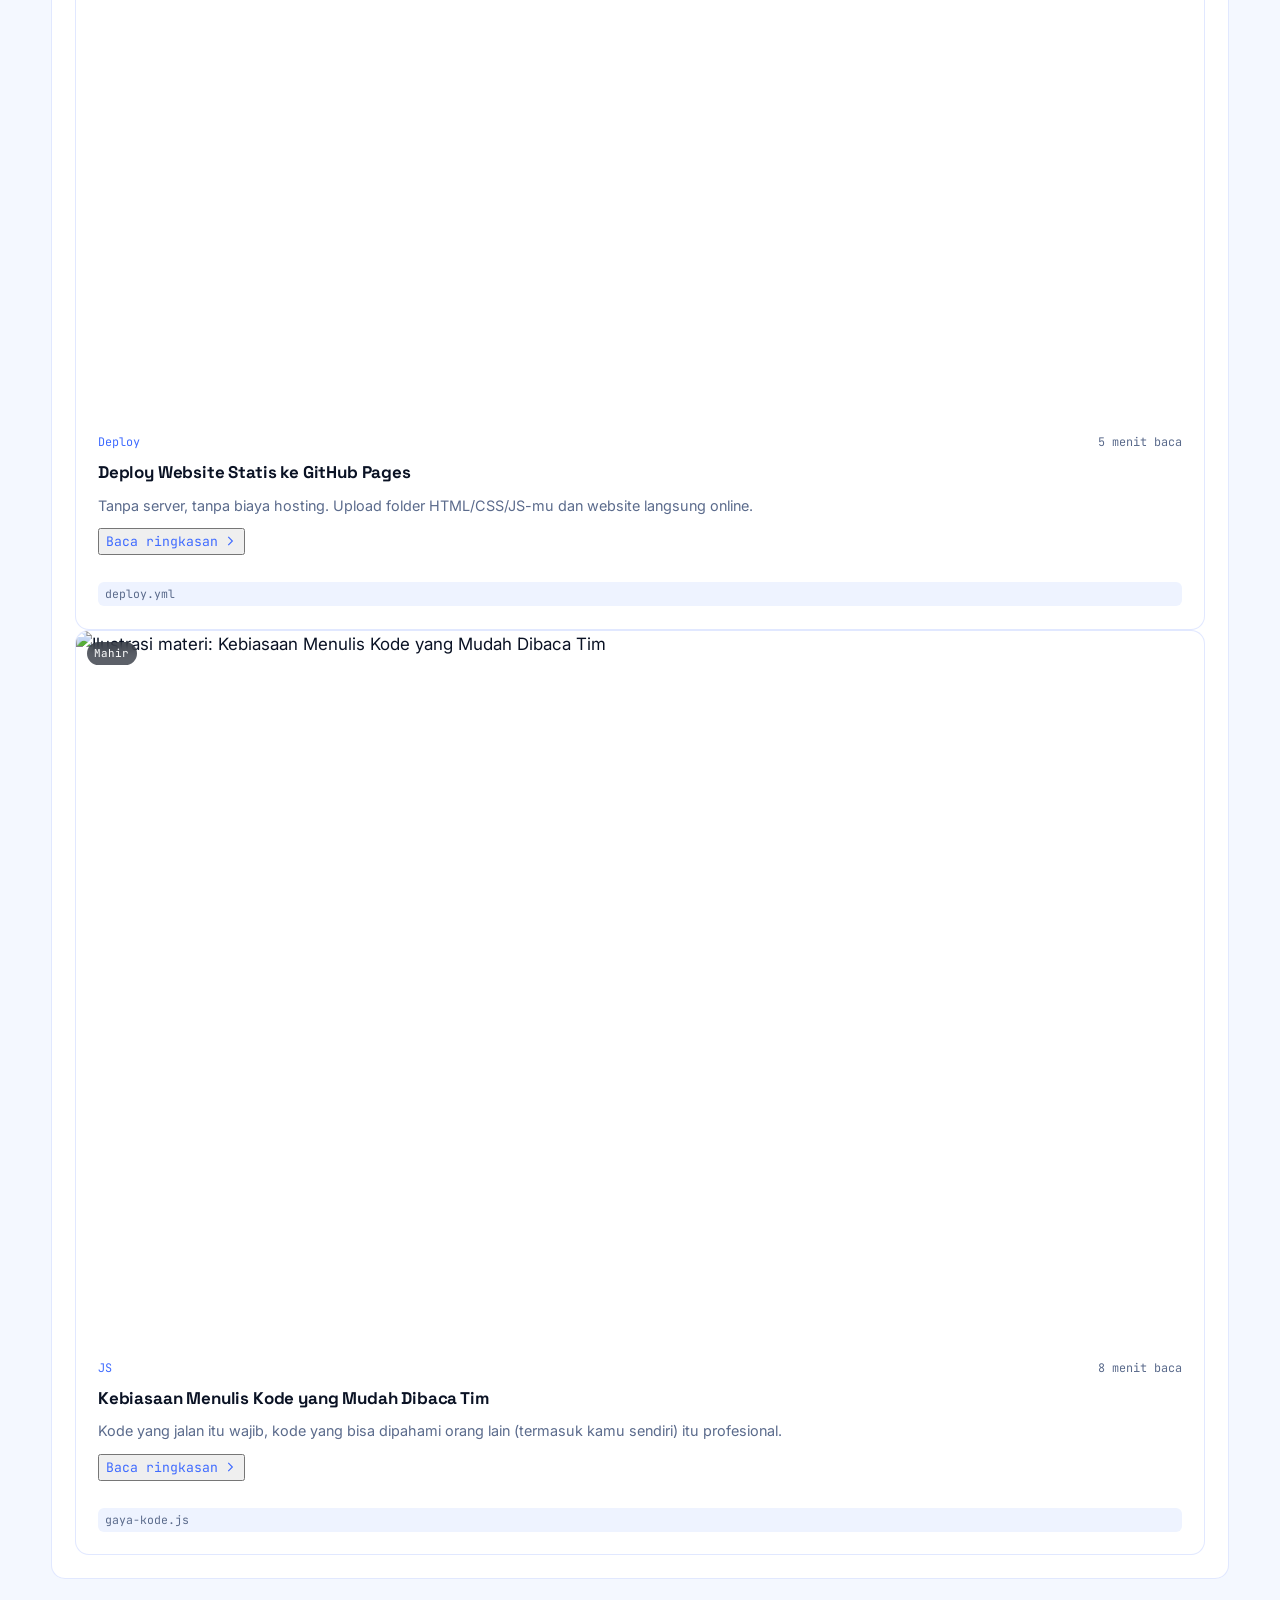
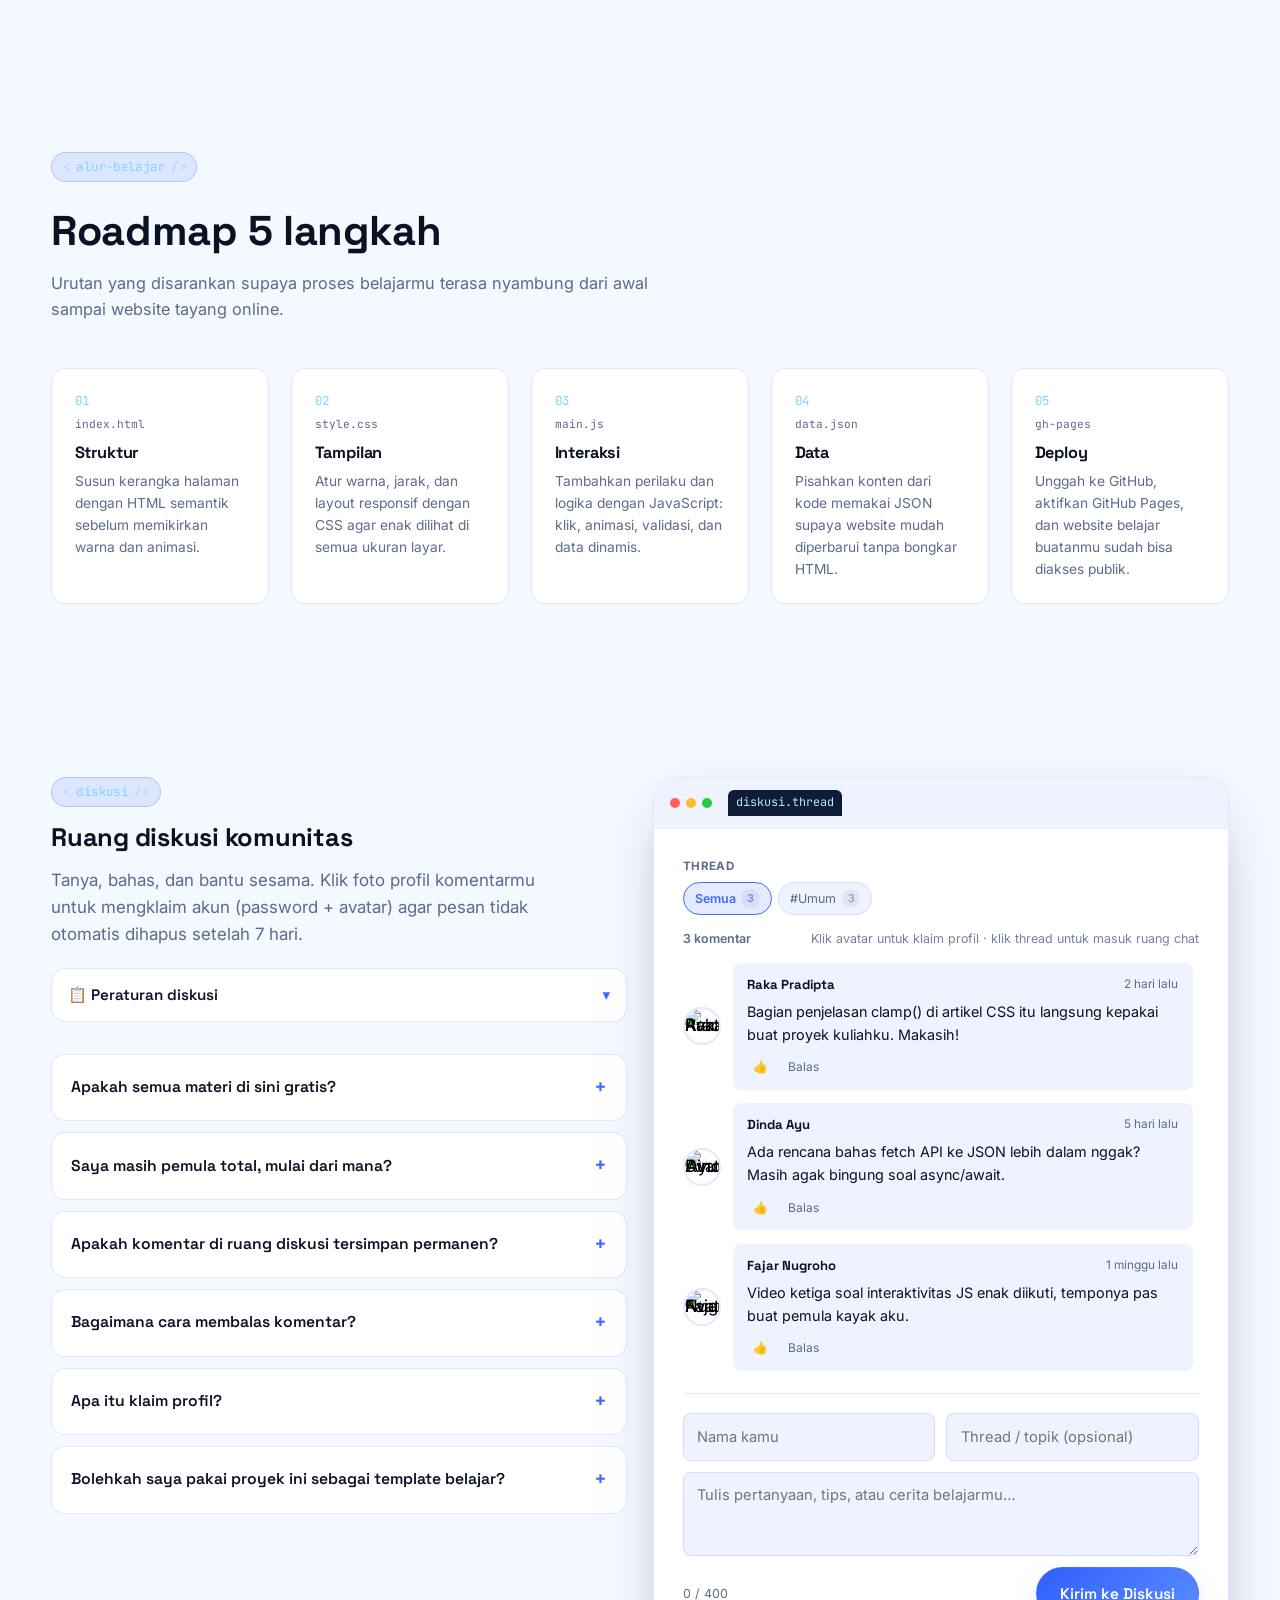
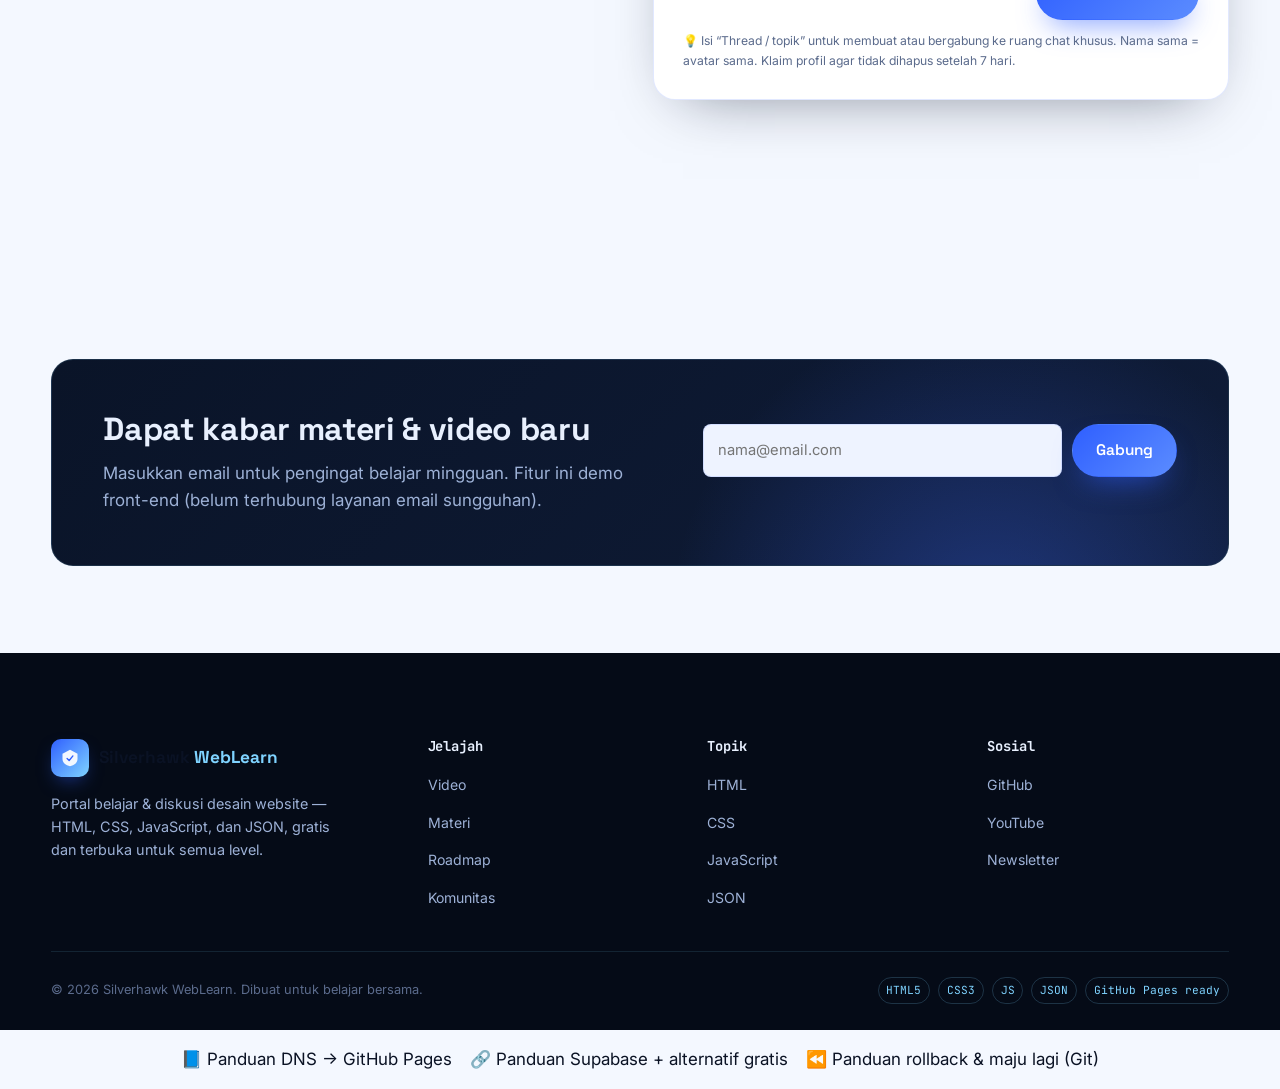
==== commit b8d0ce9d: "Add files via upload" ====
--- a/index.html
+++ b/index.html
@@ -235,6 +235,7 @@
               <li>Hormati sesama — tidak ada hinaan, spam, atau konten tidak pantas.</li>
               <li><strong>Klaim profil</strong>: klik foto profil → set password + avatar. Nama yang sama memakai avatar yang sama. Tanpa klaim, <strong>semua komentar atas nama itu</strong> dihapus setelah <strong>7 hari</strong> (dihitung dari komentar pertama).</li>
               <li>Balasan maksimal <strong>3 level</strong>. Saat membalas, isi nama; password hanya diminta jika nama sudah diklaim (kecuali sesi profil masih tersimpan di browser ini).</li>
+              <li><strong>Thread</strong>: isi field topik untuk membuat/bergabung ruang chat. Klik chip thread di atas untuk masuk ruang khusus (hanya pesan & orang di thread itu). Admin dapat menghapus thread dengan password.</li>
               <li>Profil terverifikasi ditandai <strong>centang hijau ✓</strong> di avatar.</li>
               <li>Topik sebaiknya seputar HTML, CSS, JS, JSON, dan desain web.</li>
               <li>Admin berhak menghapus komentar yang melanggar tanpa pemberitahuan.</li>
@@ -251,23 +252,42 @@
           <div class="editor-tabs"><span class="current">diskusi.thread</span></div>
         </div>
         <div class="community-body">
+          <!-- Daftar thread -->
+          <div class="thread-bar">
+            <div class="thread-bar-label">Thread</div>
+            <div class="thread-chips" id="threadChips" role="tablist" aria-label="Daftar thread diskusi"></div>
+          </div>
+
+          <!-- Header ruang thread aktif -->
+          <div class="thread-room" id="threadRoom" hidden>
+            <div class="thread-room-top">
+              <button type="button" class="btn btn-ghost btn-sm" id="threadBack">← Semua</button>
+              <div class="thread-room-title">
+                <strong id="threadRoomName">#topik</strong>
+                <span id="threadRoomMeta" class="thread-room-meta"></span>
+              </div>
+              <button type="button" class="btn-danger-soft btn-sm" id="threadDeleteBtn" title="Hapus thread (admin)">Hapus thread</button>
+            </div>
+            <div class="thread-participants" id="threadParticipants"></div>
+          </div>
+
           <div class="comment-toolbar">
             <span class="comment-count" id="commentCount">0 komentar</span>
-            <span class="comment-hint" id="commentHint">Klik avatar untuk klaim profil</span>
+            <span class="comment-hint" id="commentHint">Klik avatar untuk klaim profil · klik thread untuk masuk ruang chat</span>
           </div>
           <div class="comment-list" id="commentList"></div>
 
           <form class="comment-form" id="commentForm">
             <div class="form-row">
               <input type="text" id="commentName" placeholder="Nama kamu" required maxlength="40" autocomplete="nickname" />
-              <input type="text" id="commentTopic" placeholder="Topik (opsional)" maxlength="30" />
+              <input type="text" id="commentTopic" placeholder="Thread / topik (opsional)" maxlength="30" />
             </div>
             <textarea id="commentMessage" placeholder="Tulis pertanyaan, tips, atau cerita belajarmu…" required maxlength="400"></textarea>
             <div class="form-meta">
               <span class="char-count" id="charCount">0 / 400</span>
               <button type="submit" class="btn btn-primary">Kirim ke Diskusi</button>
             </div>
-            <p class="form-note">💡 Nama sama = avatar sama. Klaim profil (klik avatar) agar semua komentar atas namamu tidak dihapus setelah 7 hari. Reply max 3 level.</p>
+            <p class="form-note">💡 Isi “Thread / topik” untuk membuat atau bergabung ke ruang chat khusus. Nama sama = avatar sama. Klaim profil agar tidak dihapus setelah 7 hari.</p>
           </form>
         </div>
       </div>
--- a/css/style.css
+++ b/css/style.css
@@ -554,6 +554,57 @@
 .community-panel .editor-titlebar { background: var(--bg-panel-2); }
 .community-body { padding: clamp(1.2rem, 1rem + 1vw, 1.8rem); }
 
+/* Thread list & room */
+.thread-bar { margin-bottom: 0.85rem; }
+.thread-bar-label {
+  font-size: 0.72rem; font-weight: 700; letter-spacing: 0.04em; text-transform: uppercase;
+  color: var(--slate-500); margin-bottom: 0.4rem;
+}
+.thread-chips {
+  display: flex; flex-wrap: wrap; gap: 0.4rem; max-height: 88px; overflow-y: auto;
+}
+.thread-chip {
+  border: 1px solid var(--border-color); background: var(--bg-panel-2); color: var(--text-secondary);
+  border-radius: 999px; padding: 0.35rem 0.7rem; font-size: 0.78rem; cursor: pointer;
+  transition: border-color 0.15s ease, color 0.15s ease, background 0.15s ease;
+  display: inline-flex; align-items: center; gap: 0.35rem;
+}
+.thread-chip:hover { border-color: var(--blue-500); color: var(--blue-500); }
+.thread-chip.is-active {
+  border-color: var(--blue-500); color: var(--blue-500);
+  background: color-mix(in srgb, var(--blue-500) 14%, transparent); font-weight: 600;
+}
+.thread-chip .tc-count {
+  font-size: 0.68rem; opacity: 0.75;
+  background: color-mix(in srgb, var(--text-primary) 8%, transparent);
+  border-radius: 999px; padding: 0.05rem 0.35rem;
+}
+.thread-room {
+  margin-bottom: 0.85rem; padding: 0.7rem 0.8rem;
+  border: 1px solid color-mix(in srgb, var(--blue-500) 35%, var(--border-color));
+  border-radius: var(--radius-sm);
+  background: color-mix(in srgb, var(--blue-500) 8%, var(--bg-panel-2));
+}
+.thread-room-top { display: flex; align-items: center; gap: 0.55rem; flex-wrap: wrap; }
+.thread-room-title { flex: 1; min-width: 120px; }
+.thread-room-title strong { font-size: 0.95rem; color: var(--blue-500); }
+.thread-room-meta { display: block; font-size: 0.72rem; color: var(--slate-500); margin-top: 0.1rem; }
+.thread-participants { display: flex; flex-wrap: wrap; gap: 0.35rem; margin-top: 0.55rem; }
+.thread-participant {
+  display: inline-flex; align-items: center; gap: 0.3rem;
+  font-size: 0.72rem; color: var(--text-secondary);
+  background: var(--bg-panel); border: 1px solid var(--border-color);
+  border-radius: 999px; padding: 0.2rem 0.5rem 0.2rem 0.25rem;
+}
+.thread-participant img { width: 18px; height: 18px; border-radius: 50%; object-fit: cover; }
+.btn-danger-soft {
+  border: 1px solid color-mix(in srgb, #ef4444 40%, transparent);
+  background: color-mix(in srgb, #ef4444 12%, transparent);
+  color: #f87171; border-radius: var(--radius-sm); padding: 0.45em 0.75em;
+  font-size: 0.8rem; cursor: pointer; font-weight: 600;
+}
+.btn-danger-soft:hover { background: color-mix(in srgb, #ef4444 22%, transparent); }
+
 .comment-toolbar {
   display: flex; justify-content: space-between; align-items: center; gap: 0.8rem;
   margin-bottom: 0.85rem; font-size: 0.78rem; color: var(--slate-500);
@@ -602,6 +653,11 @@
 .comment-head { display: flex; justify-content: space-between; gap: 0.6rem; font-size: 0.82rem; flex-wrap: wrap; }
 .comment-head b { font-family: var(--font-display); }
 .comment-head .meta { color: var(--slate-500); font-size: 0.74rem; display: flex; gap: 0.45rem; align-items: center; }
+.topic-link {
+  border: 0; background: none; color: var(--blue-500); cursor: pointer;
+  font-size: 0.74rem; padding: 0; font-weight: 600;
+}
+.topic-link:hover { text-decoration: underline; }
 .comment-content p { font-size: 0.9rem; margin-top: 0.3rem; color: var(--text-primary); word-break: break-word; }
 .comment-actions {
   display: flex; gap: 0.55rem; margin-top: 0.55rem; flex-wrap: wrap; align-items: center;
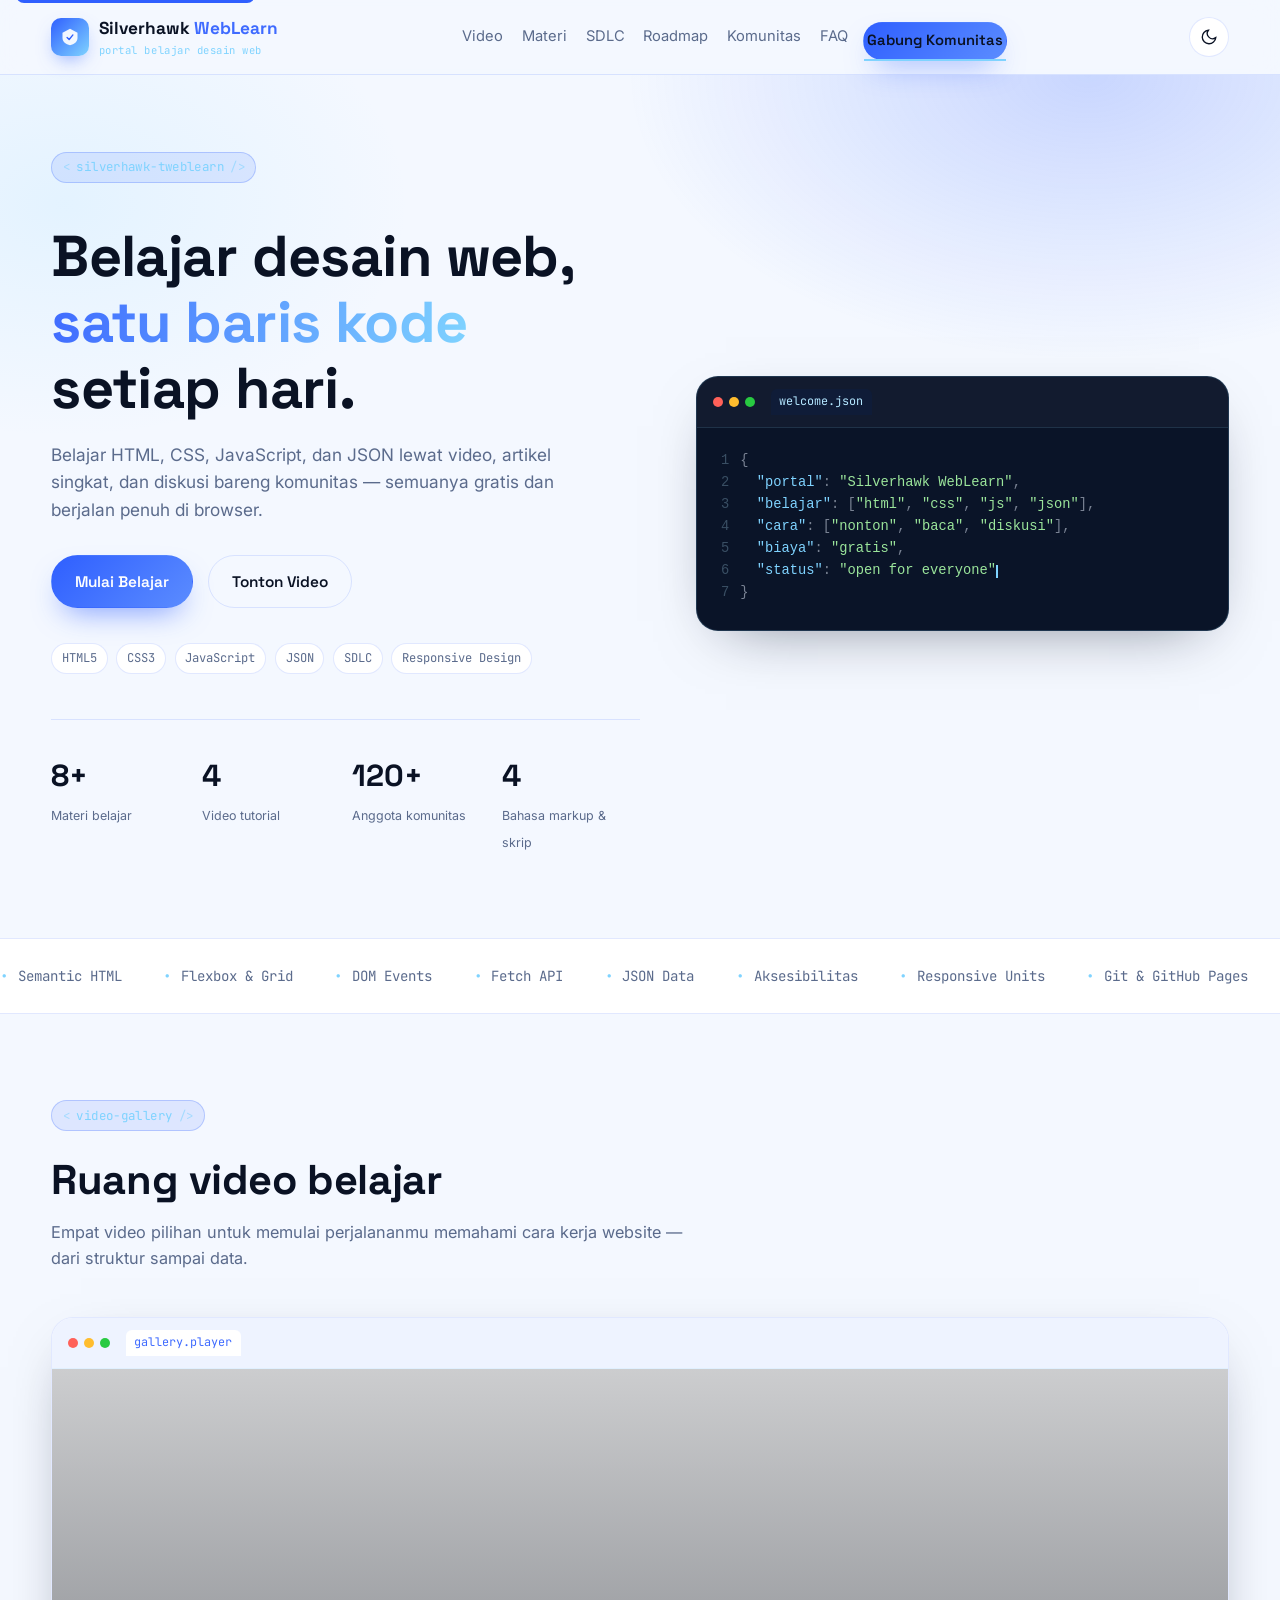
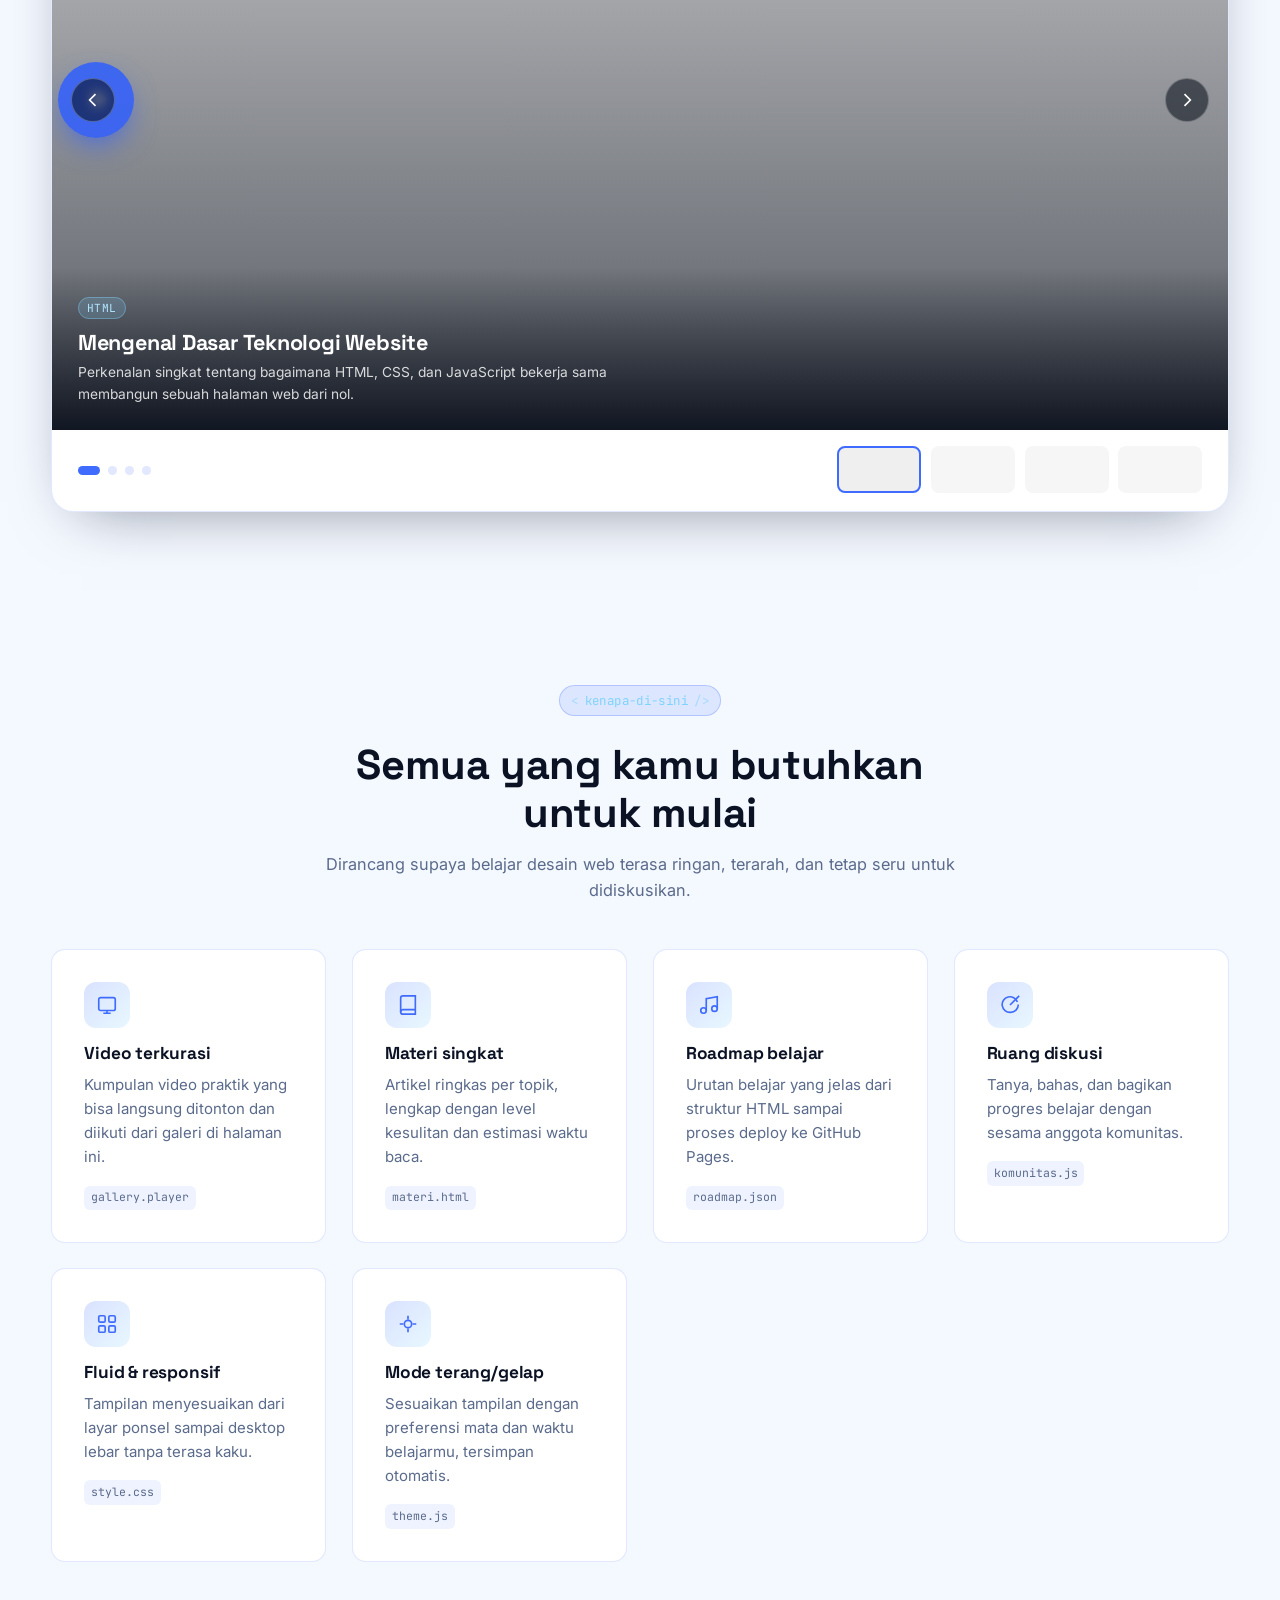
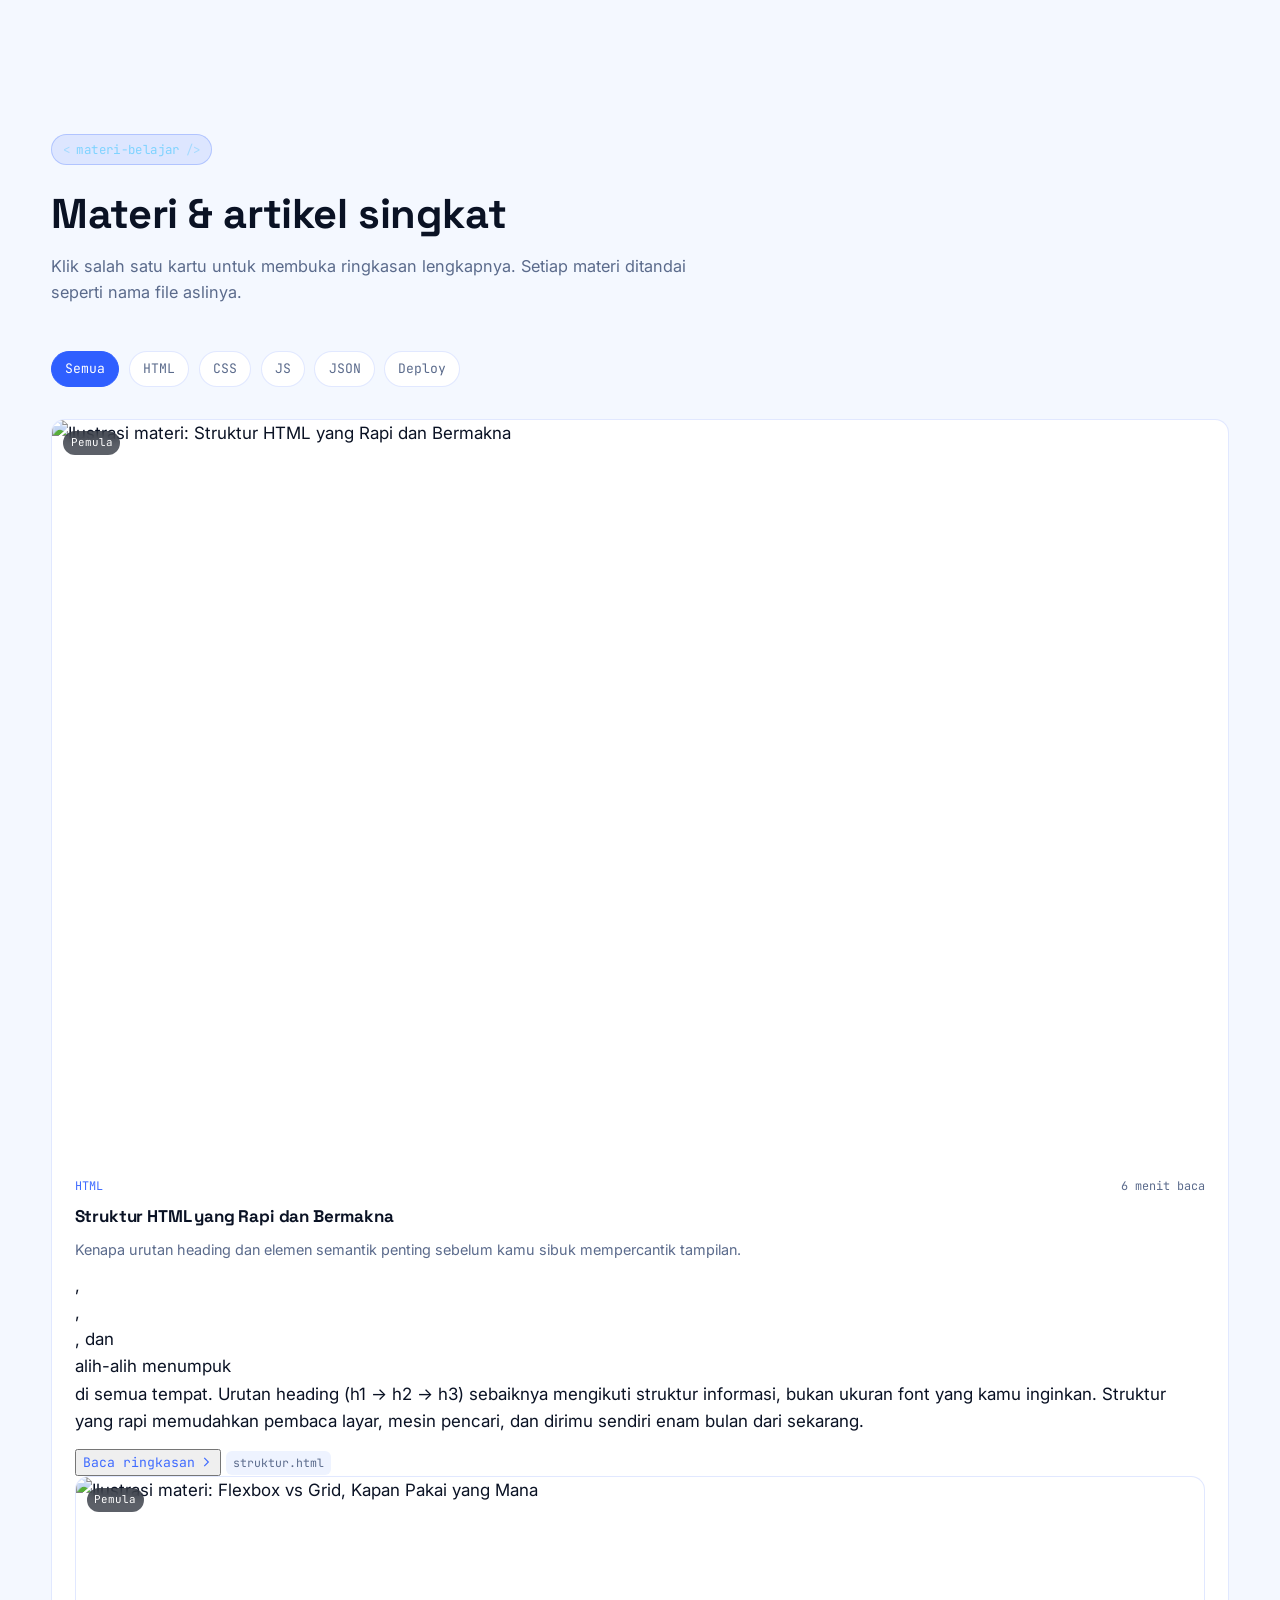
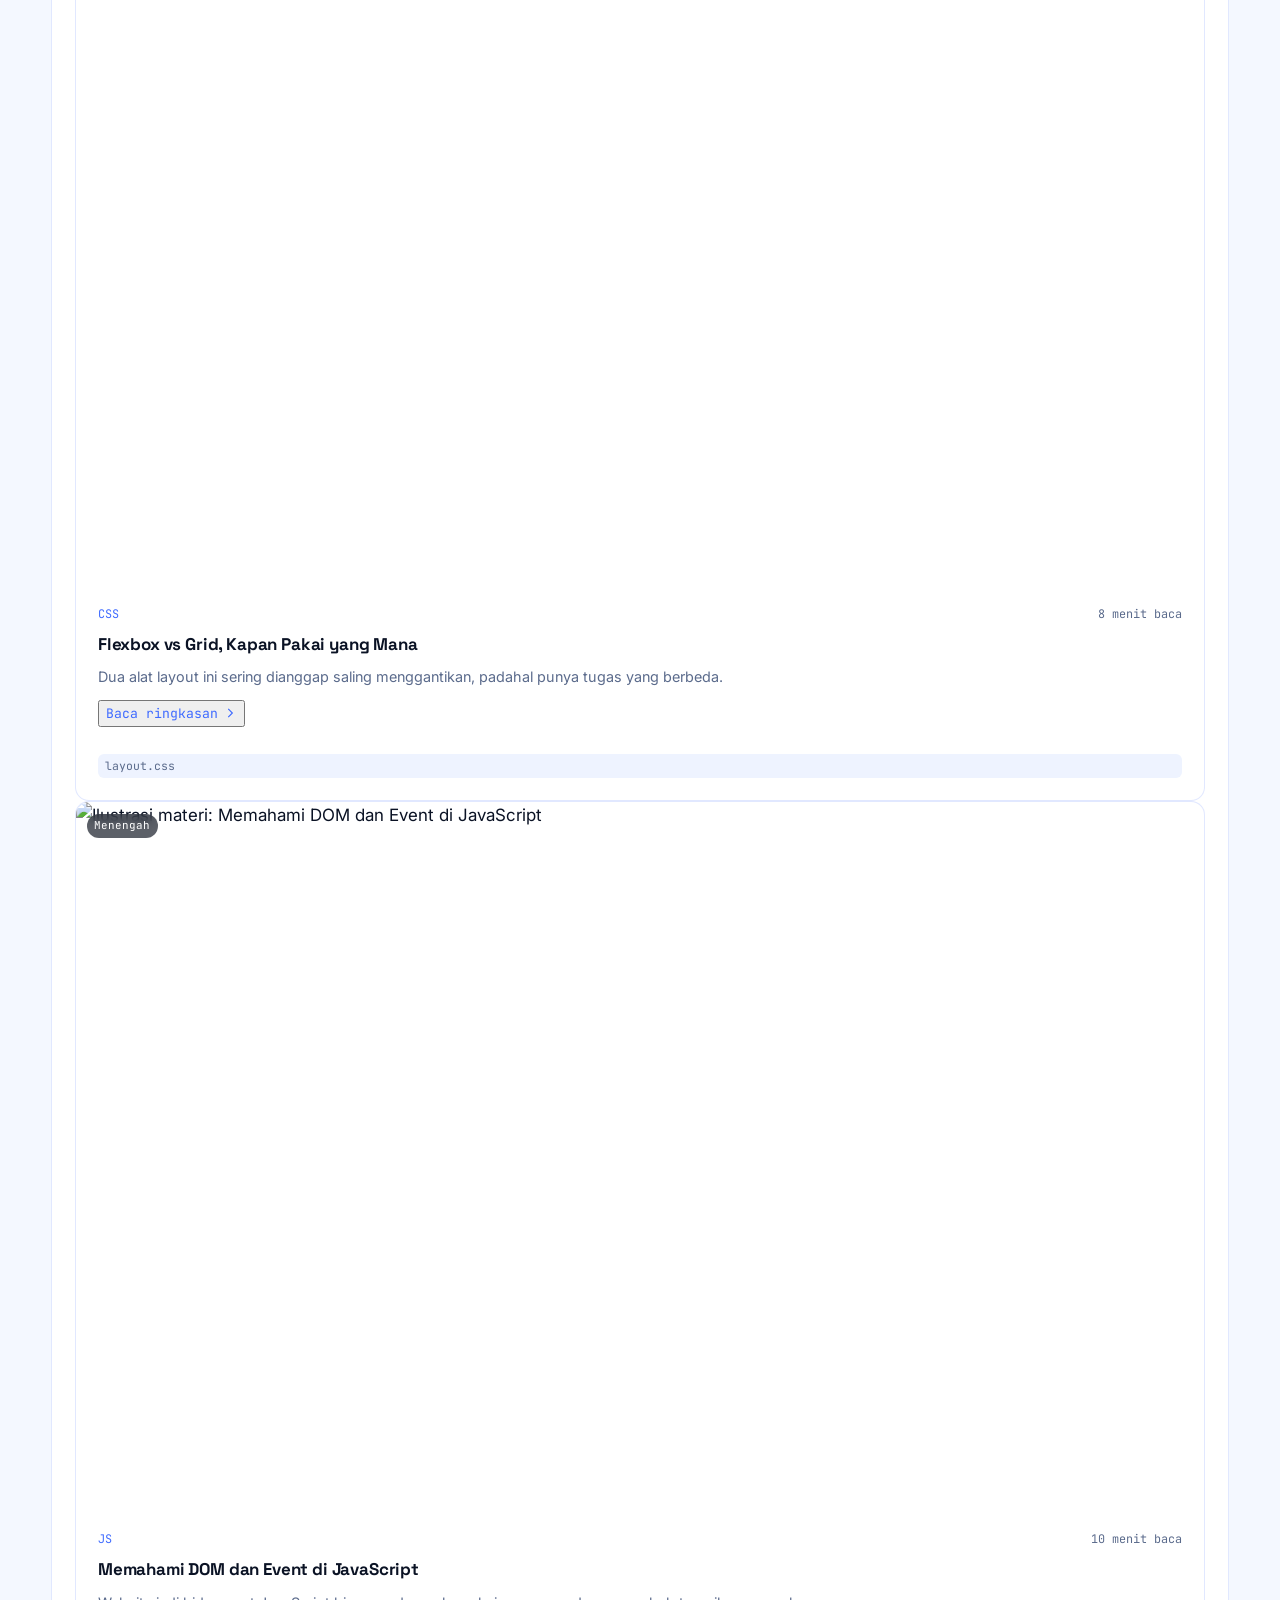
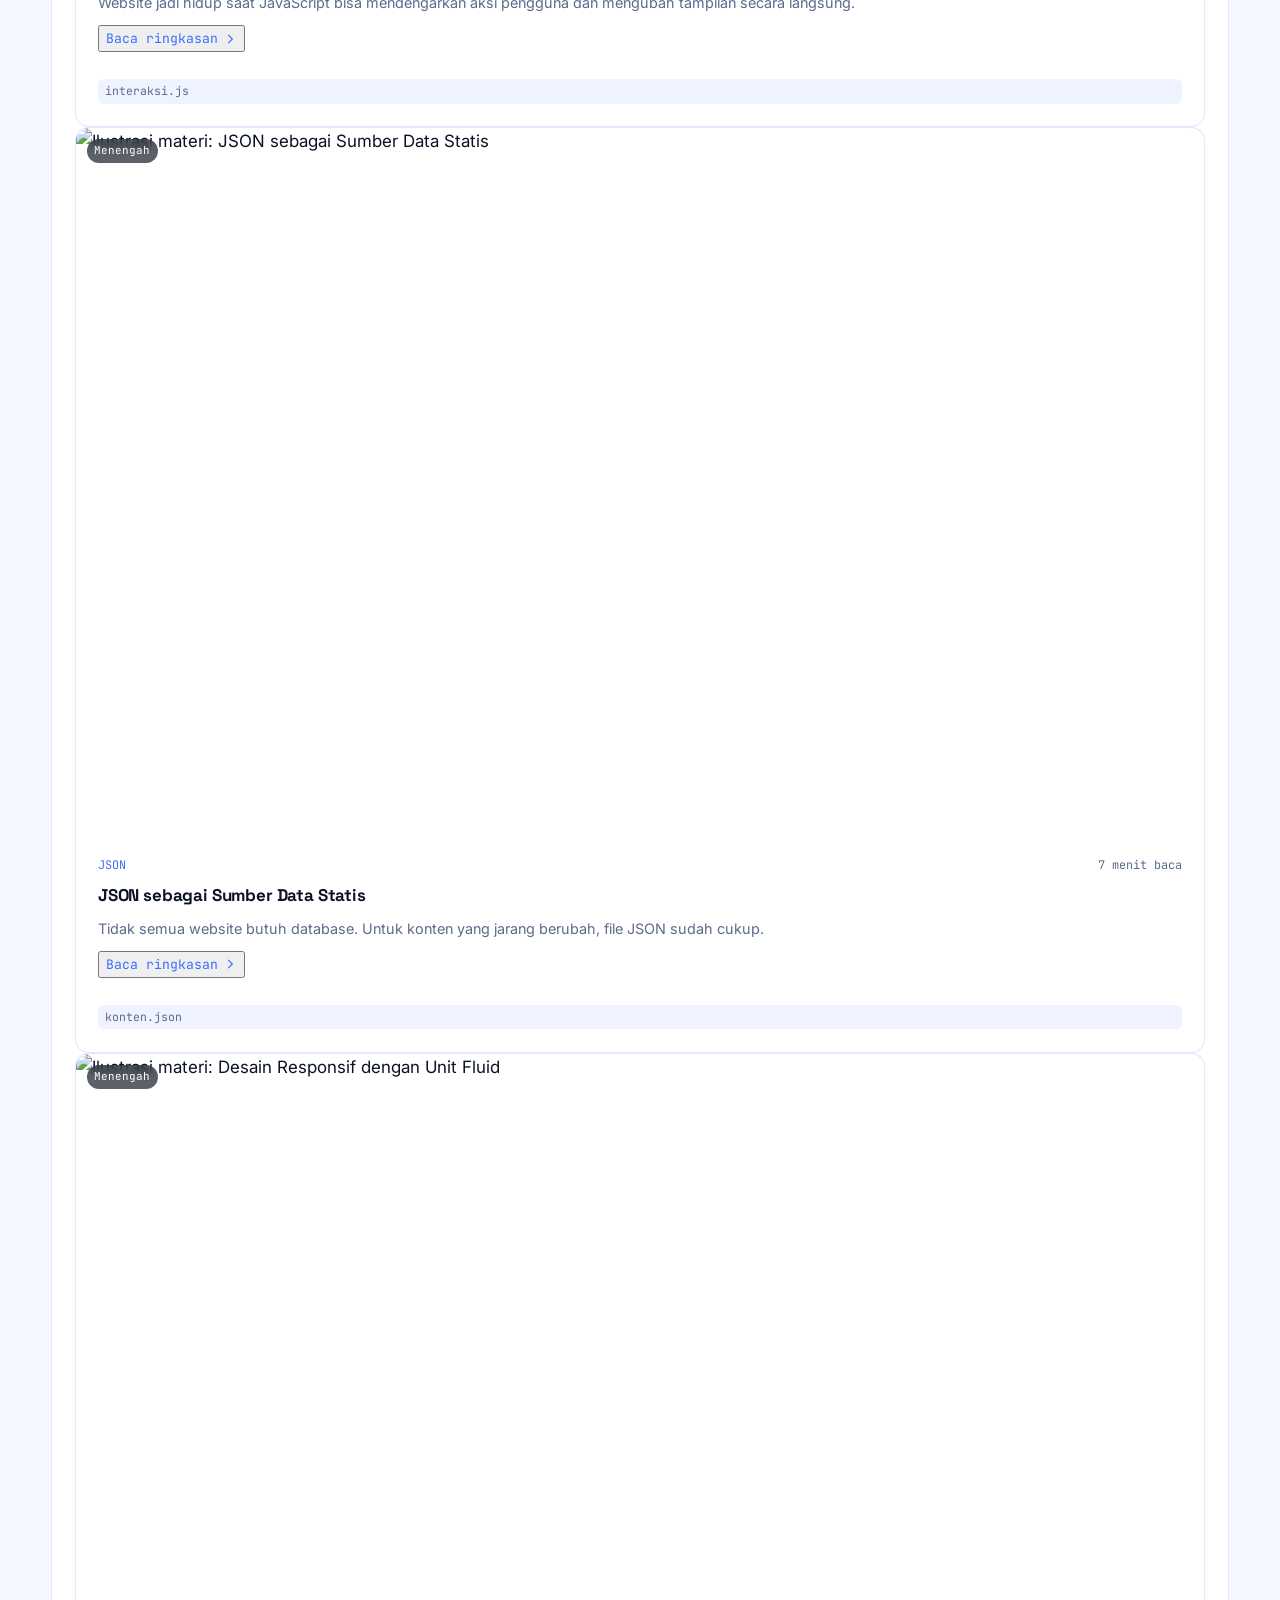
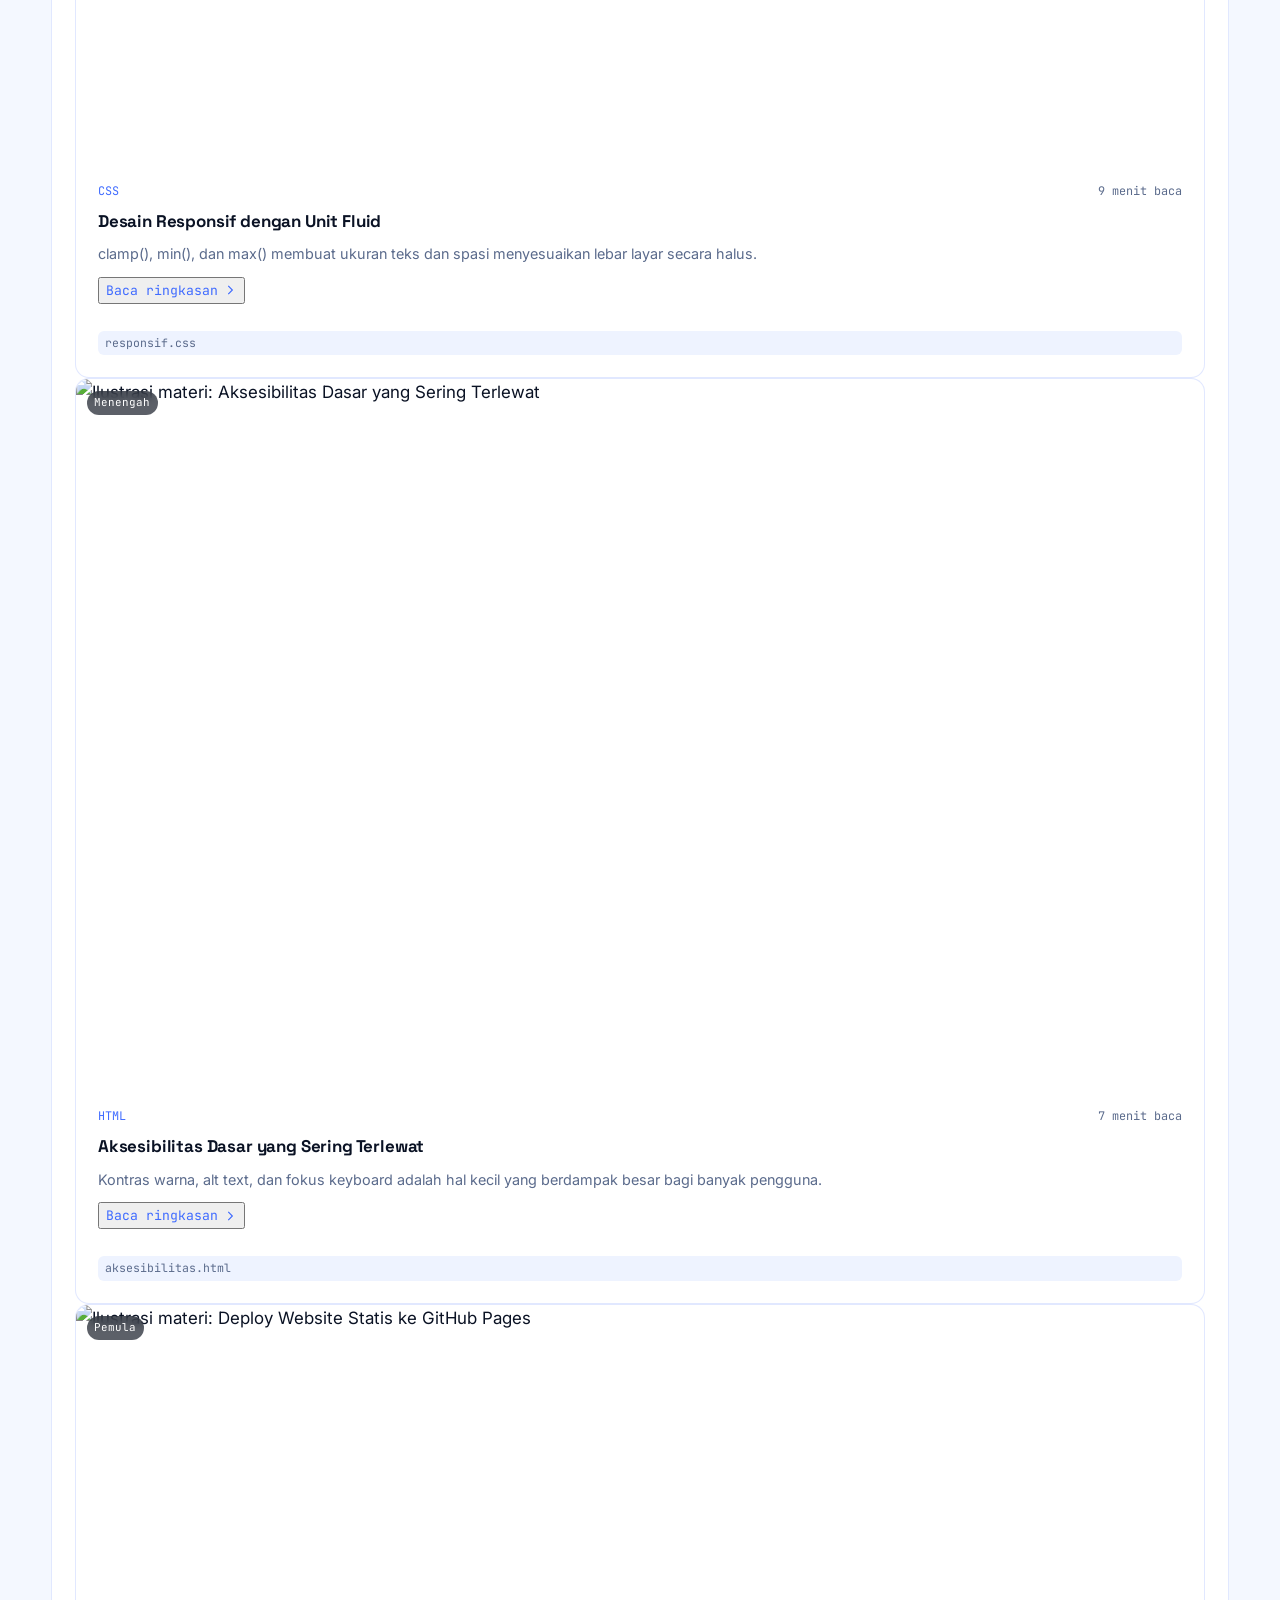
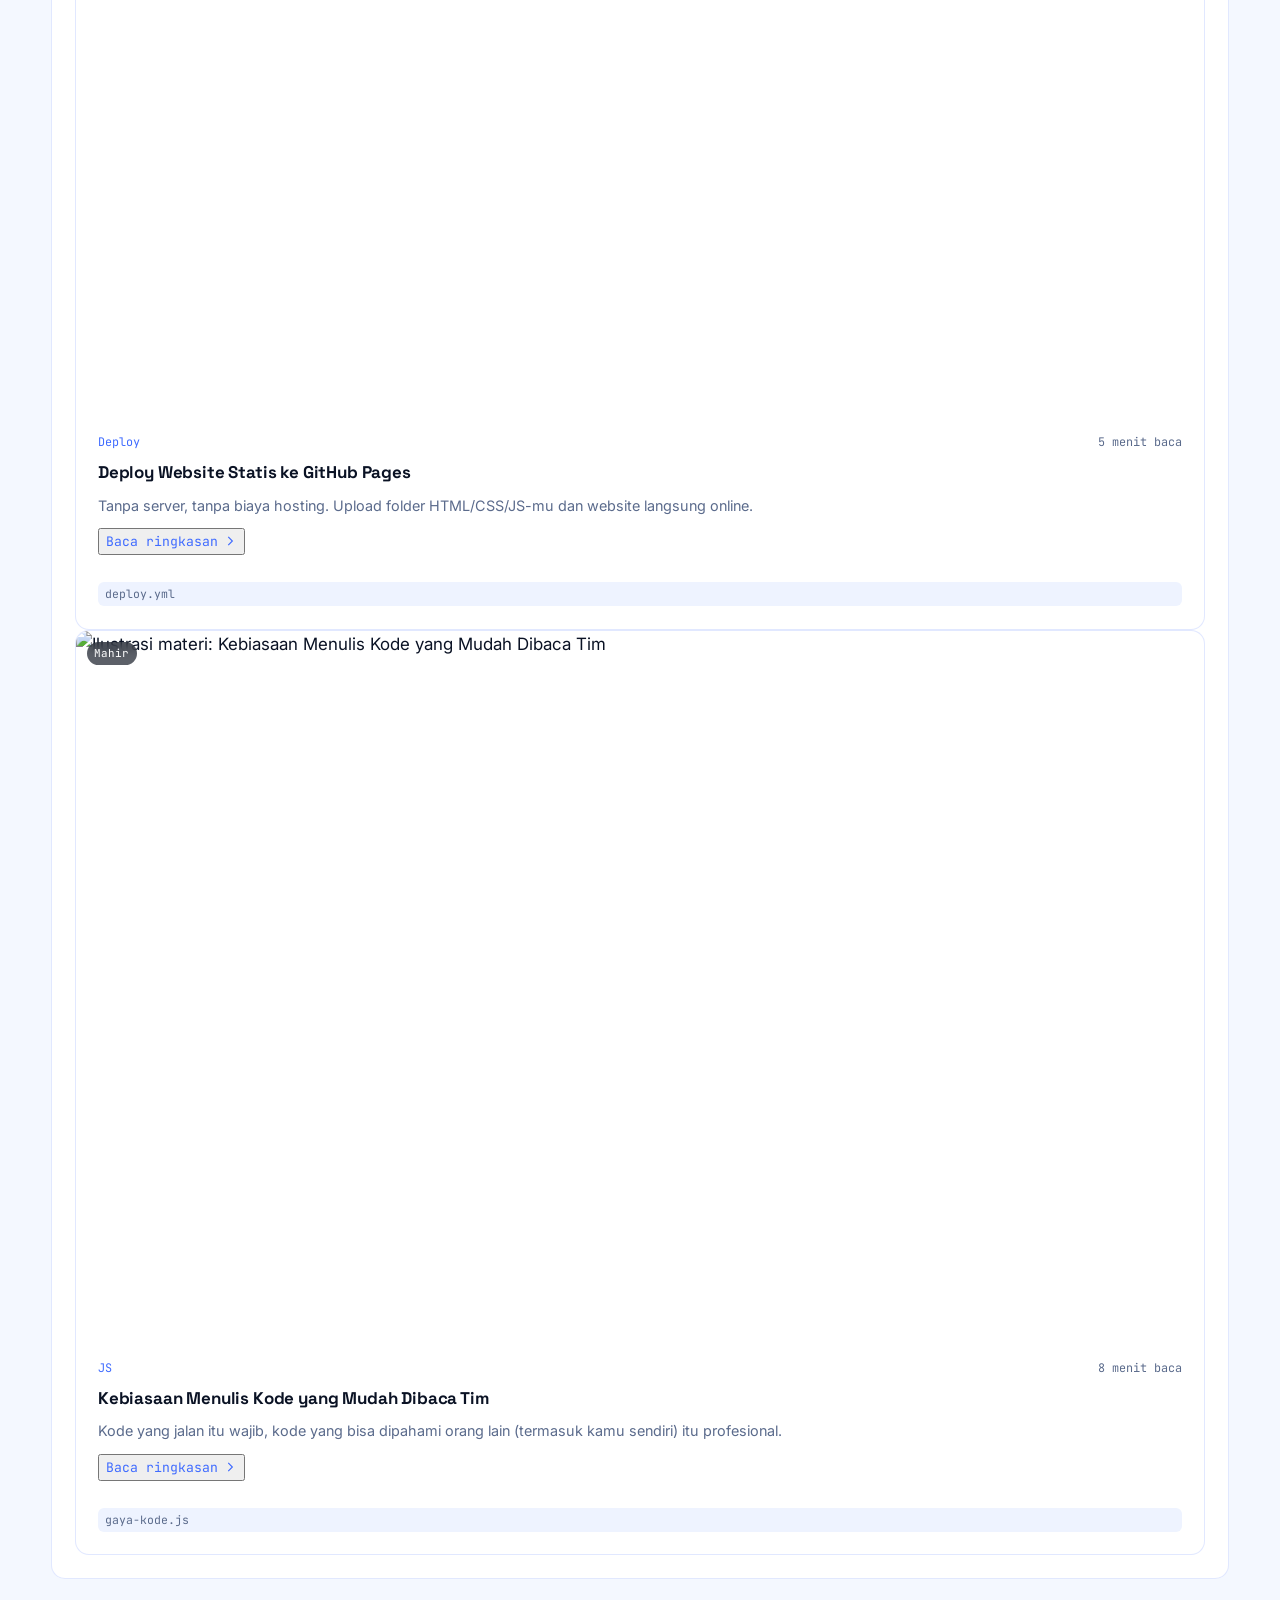
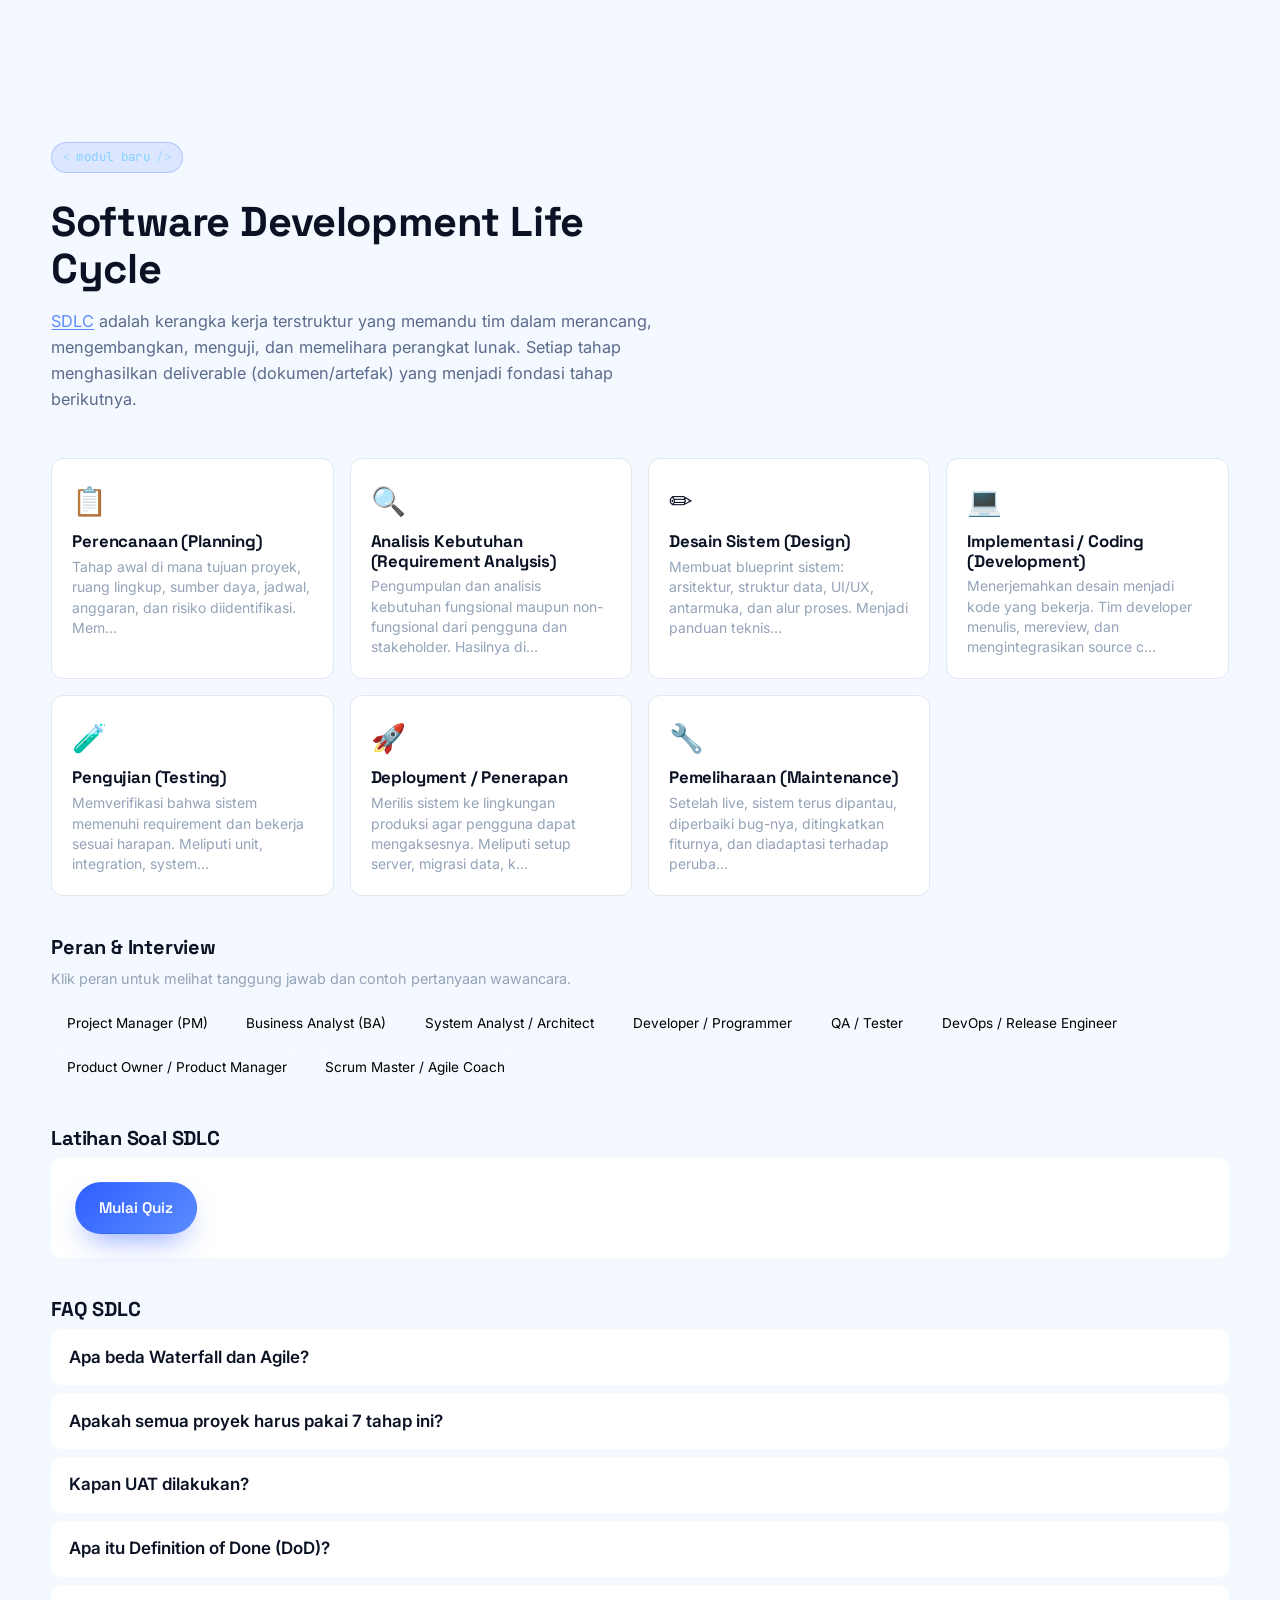
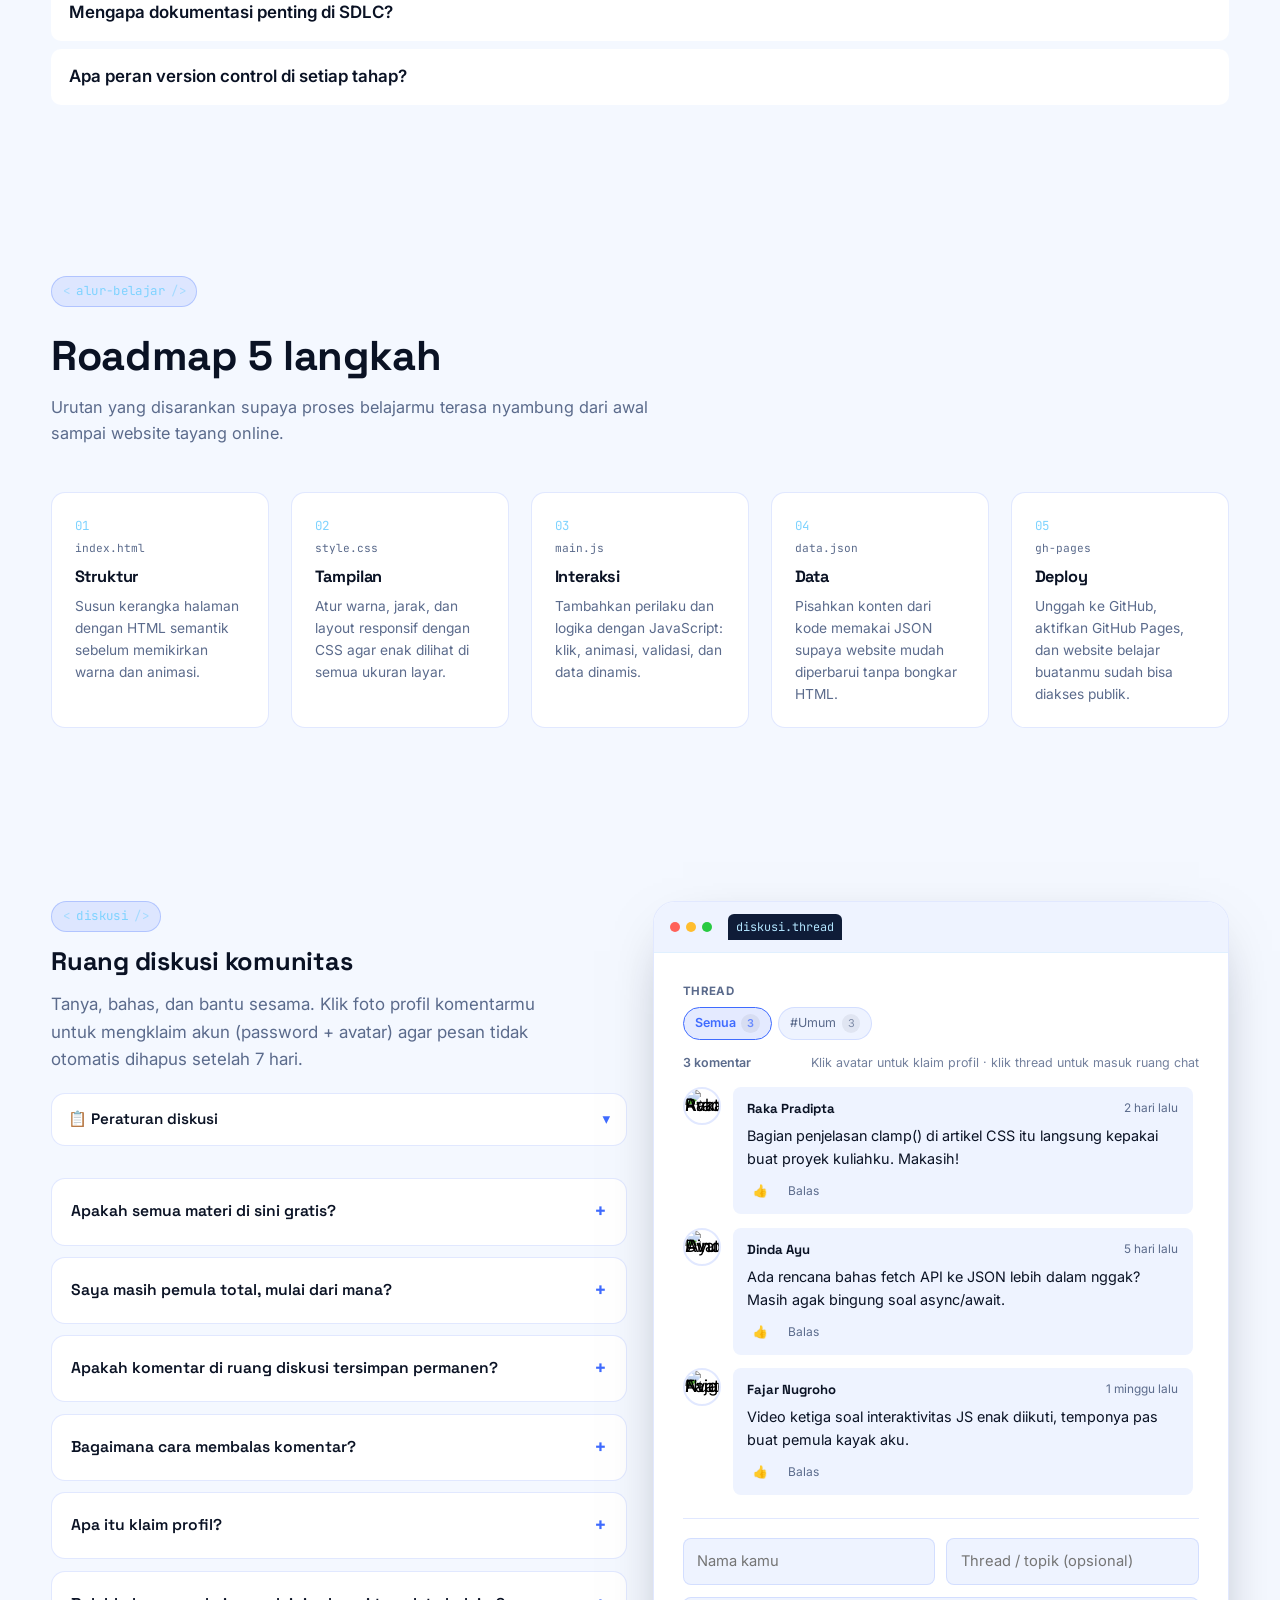
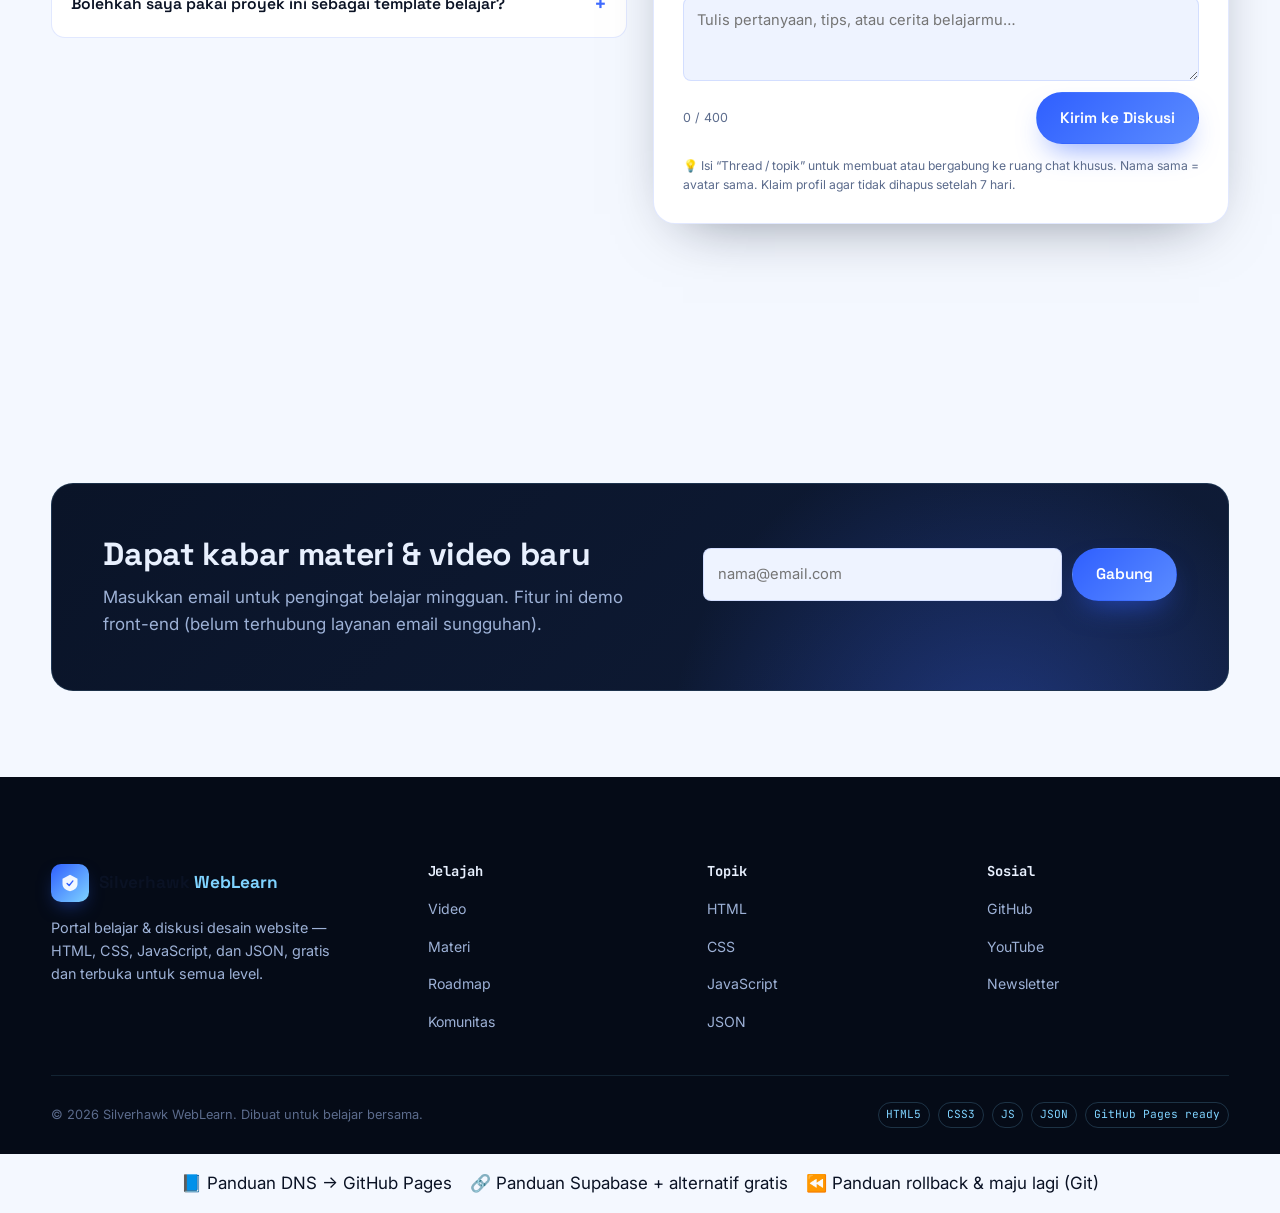
==== commit 48fc0b84: "Add files via upload" ====
--- a/index.html
+++ b/index.html
@@ -5,7 +5,7 @@
 <meta charset="UTF-8" />
 <meta name="viewport" content="width=device-width, initial-scale=1.0" />
 <title>Silverhawk WebLearn — Portal Belajar & Diskusi Desain Website</title>
-<meta name="description" content="Belajar HTML, CSS, JavaScript, dan JSON lewat video, artikel singkat, dan diskusi komunitas. Portal belajar desain website gratis, terbuka untuk semua level." />
+<meta name="description" content="Belajar HTML, CSS, JavaScript, JSON, dan SDLC lengkap — tahapan, peran, glossary interaktif, contoh dokumen, quiz, dan diskusi komunitas. Portal belajar desain website gratis." />
 <meta name="theme-color" content="#0a1428" />
 <link rel="icon" type="image/svg+xml" href="assets/favicon.svg" />
 
@@ -38,6 +38,7 @@
     <nav class="nav-links" id="navLinks">
       <a href="#video" class="nav-link">Video</a>
       <a href="#materi" class="nav-link">Materi</a>
+      <a href="#sdlc" class="nav-link">SDLC</a>
       <a href="#roadmap" class="nav-link">Roadmap</a>
       <a href="#komunitas" class="nav-link">Komunitas</a>
       <a href="#faq" class="nav-link">FAQ</a>
@@ -73,6 +74,7 @@
           <span class="tech-pill">CSS3</span>
           <span class="tech-pill">JavaScript</span>
           <span class="tech-pill">JSON</span>
+          <span class="tech-pill">SDLC</span>
           <span class="tech-pill">Responsive Design</span>
         </div>
         <div class="hero-stats" id="heroStats"></div>
@@ -202,6 +204,50 @@
       </div>
 
       <div class="article-grid" id="articleGrid"></div>
+    </div>
+  </section>
+
+
+  <!-- ============ SDLC MODULE ============ -->
+  <section class="section sdlc-section" id="sdlc">
+    <div class="container">
+      <div class="section-head">
+        <span class="eyebrow">modul baru</span>
+        <h2>Software Development Life Cycle</h2>
+        <p class="section-lead" id="sdlcIntro">Pelajari 7 tahapan SDLC, peran tim, istilah teknis (klik untuk penjelasan), contoh dokumen yang bisa diunduh, dan uji pemahaman lewat quiz interaktif.</p>
+      </div>
+
+      <!-- Stages grid -->
+      <div class="sdlc-stages" id="sdlcStages"></div>
+
+      <!-- Stage detail panel -->
+      <div class="sdlc-detail" id="sdlcDetail" hidden>
+        <button type="button" class="sdlc-detail-close" id="sdlcDetailClose" aria-label="Tutup detail">×</button>
+        <div id="sdlcDetailBody"></div>
+      </div>
+
+      <!-- Roles -->
+      <div class="sdlc-block">
+        <h3 class="sdlc-block-title">Peran &amp; Interview</h3>
+        <p class="muted">Klik peran untuk melihat tanggung jawab dan contoh pertanyaan wawancara.</p>
+        <div class="sdlc-roles" id="sdlcRoles"></div>
+        <div class="sdlc-role-detail" id="sdlcRoleDetail" hidden></div>
+      </div>
+
+      <!-- Quiz -->
+      <div class="sdlc-block">
+        <h3 class="sdlc-block-title">Latihan Soal SDLC</h3>
+        <div class="sdlc-quiz" id="sdlcQuiz">
+          <button type="button" class="btn btn-primary" id="quizStartBtn">Mulai Quiz</button>
+          <div id="quizArea" hidden></div>
+        </div>
+      </div>
+
+      <!-- FAQ SDLC -->
+      <div class="sdlc-block">
+        <h3 class="sdlc-block-title">FAQ SDLC</h3>
+        <div class="sdlc-faqs" id="sdlcFaqs"></div>
+      </div>
     </div>
   </section>
 
@@ -413,6 +459,30 @@
 window.SUPABASE_URL = "https://iqybbpkuozbecisfwqvz.supabase.co";
 window.SUPABASE_ANON_KEY = "sb_publishable_tZxEU50o_vJmZixA2VscJw_k1yBJ0Ca";
 </script>
+<!-- Glossary Modal -->
+<div class="modal" id="glossaryModal" role="dialog" aria-modal="true" aria-labelledby="glossaryTitle" hidden>
+  <div class="modal-backdrop" data-close-modal></div>
+  <div class="modal-panel">
+    <button type="button" class="modal-close" data-close-modal aria-label="Tutup">×</button>
+    <h3 id="glossaryTitle" class="modal-title"></h3>
+    <div id="glossaryBody" class="modal-body"></div>
+  </div>
+</div>
+
+<!-- Document Viewer Modal -->
+<div class="modal" id="docModal" role="dialog" aria-modal="true" aria-labelledby="docTitle" hidden>
+  <div class="modal-backdrop" data-close-modal></div>
+  <div class="modal-panel modal-panel-wide">
+    <button type="button" class="modal-close" data-close-modal aria-label="Tutup">×</button>
+    <div class="modal-header-row">
+      <h3 id="docTitle" class="modal-title"></h3>
+      <a id="docDownload" class="btn btn-primary btn-sm" download>Unduh</a>
+    </div>
+    <div id="docBody" class="modal-body doc-preview"></div>
+  </div>
+</div>
+
+
 <script src="js/main.js"></script>
 <div style="text-align:center;padding:16px;display:flex;gap:18px;justify-content:center;flex-wrap:wrap">
   <a href="panduan/dns-github-pages.html">📘 Panduan DNS → GitHub Pages</a>
@@ -420,5 +490,6 @@
   <a href="panduan/git-rollback-maju.html">⏪ Panduan rollback &amp; maju lagi (Git)</a>
 </div>
   <script src="https://silverhawk.web.id/lock/lock.js"></script>
+
 </body>
 </html>
--- a/css/style.css
+++ b/css/style.css
@@ -624,20 +624,25 @@
 
 .comment-avatar-btn {
   padding: 0; border: 0; background: none; cursor: pointer; flex-shrink: 0;
-  border-radius: 50%; line-height: 0; position: relative;
+  line-height: 0; position: relative;
+  /* overflow visible agar badge centang tidak kepotong */
+  overflow: visible;
+  width: 38px; height: 38px;
 }
 .comment-avatar-btn img {
   width: 38px; height: 38px; border-radius: 50%;
   border: 2px solid var(--border-color); display: block;
+  object-fit: cover;
   transition: border-color 0.2s ease, transform 0.15s ease;
 }
 .comment-avatar-btn:hover img { border-color: var(--blue-500); transform: scale(1.05); }
 .comment-avatar-btn.is-claimed img { border-color: #22c55e; }
 .comment-avatar-btn .claimed-badge {
-  position: absolute; right: -2px; bottom: -2px; width: 15px; height: 15px;
+  position: absolute; right: -3px; bottom: -3px; width: 16px; height: 16px;
   border-radius: 50%; background: #22c55e; color: #fff;
-  font-size: 9px; font-weight: 800; display: grid; place-items: center;
+  font-size: 10px; font-weight: 800; display: grid; place-items: center;
   border: 2px solid var(--bg-panel); box-shadow: 0 0 0 1px rgba(34,197,94,.35);
+  z-index: 2; pointer-events: none; line-height: 1;
 }
 .verified-tag {
   display: inline-block; margin-left: 0.25rem; font-size: 0.65rem; font-weight: 700;
@@ -732,26 +737,27 @@
 .rules-panel ol { margin: 0; padding-left: 1.2rem; display: grid; gap: 0.45rem; }
 .rules-panel li { line-height: 1.5; }
 
-/* Profile modal — kompak, scrollable, fluid */
+/* Profile modal — di atas navbar (z-index navbar = 100) */
 .modal-backdrop {
-  position: fixed; inset: 0; z-index: 80;
+  position: fixed; inset: 0; z-index: 300;
   background: rgba(4, 10, 20, 0.72); backdrop-filter: blur(6px);
-  display: flex; align-items: center; justify-content: center;
-  padding: max(0.6rem, env(safe-area-inset-top)) 0.75rem max(0.6rem, env(safe-area-inset-bottom));
+  display: flex; align-items: flex-start; justify-content: center;
+  /* padding atas agar tidak tertutup sticky navbar (~64–72px) */
+  padding: max(4.5rem, calc(env(safe-area-inset-top) + 4.25rem)) 0.75rem max(1rem, env(safe-area-inset-bottom));
   overflow-y: auto;
   -webkit-overflow-scrolling: touch;
 }
 .modal-backdrop[hidden] { display: none !important; }
 .modal-card {
   width: min(380px, 100%);
-  max-height: min(92dvh, 92vh);
+  max-height: min(calc(100dvh - 5.5rem), calc(100vh - 5.5rem));
   overflow-y: auto;
   background: var(--bg-panel);
   border: 1px solid var(--border-color);
   border-radius: var(--radius-lg);
   box-shadow: var(--shadow-soft);
   padding: 0.95rem 1rem 1.05rem;
-  margin: auto;
+  margin: 0 auto 1.5rem;
   animation: rise 0.25s ease both;
 }
 .modal-head { display: flex; justify-content: space-between; align-items: center; gap: 0.75rem; position: sticky; top: 0; background: var(--bg-panel); z-index: 1; padding-bottom: 0.15rem; }
@@ -803,23 +809,25 @@
 }
 .form-error { color: #ff7b7b; font-size: 0.8rem; margin: 0; }
 
-/* Pastikan avatar komentar juga bulat sempurna */
-.comment-avatar-btn { overflow: hidden; border-radius: 50%; }
-.comment-avatar-btn img {
-  width: 38px; height: 38px; border-radius: 50%; object-fit: cover;
-}
-
 @media (max-width: 640px) {
   .comment--depth-1 { margin-left: 0.7rem; }
   .comment--depth-2, .comment--depth-3 { margin-left: 1.1rem; }
   .form-row { grid-template-columns: 1fr; }
   .form-meta { flex-direction: column; align-items: stretch; }
-  .modal-card { width: min(100%, 100%); padding: 0.85rem 0.85rem 1rem; max-height: min(90dvh, 90vh); }
+  .modal-backdrop {
+    padding-top: max(4.25rem, calc(env(safe-area-inset-top) + 4rem));
+  }
+  .modal-card {
+    width: min(100%, 100%);
+    padding: 0.85rem 0.85rem 1rem;
+    max-height: min(calc(100dvh - 5rem), calc(100vh - 5rem));
+  }
   .avatar-grid { grid-template-columns: repeat(auto-fill, minmax(40px, 1fr)); max-height: 130px; }
 }
 
 @media (max-height: 700px) {
-  .modal-card { max-height: min(94dvh, 94vh); padding: 0.75rem 0.85rem 0.9rem; }
+  .modal-backdrop { padding-top: max(3.75rem, calc(env(safe-area-inset-top) + 3.5rem)); }
+  .modal-card { max-height: min(calc(100dvh - 4.5rem), calc(100vh - 4.5rem)); padding: 0.75rem 0.85rem 0.9rem; }
   .modal-lead { font-size: 0.78rem; margin: 0.3rem 0 0.5rem; }
   .avatar-grid { max-height: 110px; }
   .profile-form { gap: 0.45rem; }
@@ -931,3 +939,351 @@
   .footer-grid { grid-template-columns: 1fr; }
   .carousel-nav { width: 38px; height: 38px; }
 }
+
+/* ==========================================================================
+   SDLC Module — blended into Silverhawk WebLearn theme
+   ========================================================================== */
+
+.sdlc-section {
+  padding-block: clamp(3rem, 6vw, 5rem);
+}
+
+.sdlc-stages {
+  display: grid;
+  grid-template-columns: repeat(auto-fill, minmax(260px, 1fr));
+  gap: 1rem;
+  margin-bottom: 2rem;
+}
+
+.sdlc-card {
+  background: var(--surface-1, rgba(255,255,255,0.04));
+  border: 1px solid var(--border, rgba(255,255,255,0.08));
+  border-radius: 12px;
+  padding: 1.25rem;
+  cursor: pointer;
+  transition: border-color 0.2s, transform 0.2s, box-shadow 0.2s;
+}
+
+.sdlc-card:hover,
+.sdlc-card.active {
+  border-color: var(--blue-500, #2F5FFF);
+  transform: translateY(-2px);
+  box-shadow: 0 8px 24px rgba(47, 95, 255, 0.15);
+}
+
+.sdlc-card-icon {
+  font-size: 1.75rem;
+  margin-bottom: 0.5rem;
+}
+
+.sdlc-card h3 {
+  font-size: 1.05rem;
+  margin: 0 0 0.35rem;
+  font-family: var(--font-display, "Space Grotesk", sans-serif);
+}
+
+.sdlc-card p {
+  font-size: 0.875rem;
+  color: var(--text-muted, #94a3b8);
+  margin: 0;
+  line-height: 1.45;
+}
+
+.sdlc-detail {
+  position: relative;
+  background: var(--surface-2, rgba(255,255,255,0.06));
+  border: 1px solid var(--blue-500, #2F5FFF);
+  border-radius: 14px;
+  padding: 1.5rem;
+  margin-bottom: 2.5rem;
+}
+
+.sdlc-detail-close {
+  position: absolute;
+  top: 0.75rem;
+  right: 0.75rem;
+  background: transparent;
+  border: none;
+  font-size: 1.5rem;
+  color: var(--text-muted);
+  cursor: pointer;
+  line-height: 1;
+}
+
+.sdlc-detail h3 {
+  margin-top: 0;
+  font-family: var(--font-display, "Space Grotesk", sans-serif);
+}
+
+.sdlc-detail .mind-map {
+  background: rgba(47, 95, 255, 0.1);
+  border-left: 3px solid var(--blue-500, #2F5FFF);
+  padding: 0.75rem 1rem;
+  margin: 1rem 0;
+  border-radius: 0 8px 8px 0;
+  font-size: 0.9rem;
+}
+
+.sdlc-deliverables,
+.sdlc-tasks {
+  list-style: none;
+  padding: 0;
+  margin: 0.75rem 0;
+}
+
+.sdlc-deliverables li,
+.sdlc-tasks li {
+  padding: 0.4rem 0;
+  border-bottom: 1px solid var(--border, rgba(255,255,255,0.06));
+  font-size: 0.9rem;
+}
+
+.sdlc-deliverables a,
+a.term-link {
+  color: var(--blue-400, #60a5fa);
+  text-decoration: underline;
+  text-underline-offset: 2px;
+  cursor: pointer;
+}
+
+.sdlc-deliverables a:hover,
+a.term-link:hover {
+  color: var(--blue-300, #93c5fd);
+}
+
+.sdlc-block {
+  margin-top: 2.5rem;
+}
+
+.sdlc-block-title {
+  font-family: var(--font-display, "Space Grotesk", sans-serif);
+  font-size: 1.25rem;
+  margin-bottom: 0.5rem;
+}
+
+.sdlc-roles {
+  display: flex;
+  flex-wrap: wrap;
+  gap: 0.5rem;
+  margin: 1rem 0;
+}
+
+.sdlc-role-chip {
+  background: var(--surface-1, rgba(255,255,255,0.05));
+  border: 1px solid var(--border, rgba(255,255,255,0.1));
+  border-radius: 999px;
+  padding: 0.4rem 0.9rem;
+  font-size: 0.85rem;
+  cursor: pointer;
+  transition: background 0.15s, border-color 0.15s;
+}
+
+.sdlc-role-chip:hover,
+.sdlc-role-chip.active {
+  background: rgba(47, 95, 255, 0.15);
+  border-color: var(--blue-500, #2F5FFF);
+}
+
+.sdlc-role-detail {
+  background: var(--surface-1);
+  border-radius: 12px;
+  padding: 1.25rem;
+  margin-top: 1rem;
+  border: 1px solid var(--border);
+}
+
+.sdlc-role-detail h4 {
+  margin: 0 0 0.5rem;
+}
+
+.sdlc-role-detail ul {
+  margin: 0.5rem 0 1rem;
+  padding-left: 1.2rem;
+}
+
+.sdlc-role-detail .interview q {
+  display: block;
+  font-style: italic;
+  margin-bottom: 0.25rem;
+}
+
+.sdlc-quiz {
+  background: var(--surface-1);
+  border-radius: 12px;
+  padding: 1.5rem;
+  border: 1px solid var(--border);
+}
+
+.quiz-question {
+  font-weight: 600;
+  margin-bottom: 1rem;
+}
+
+.quiz-options {
+  display: flex;
+  flex-direction: column;
+  gap: 0.5rem;
+  margin-bottom: 1rem;
+}
+
+.quiz-opt {
+  text-align: left;
+  padding: 0.75rem 1rem;
+  border-radius: 8px;
+  border: 1px solid var(--border);
+  background: transparent;
+  color: inherit;
+  cursor: pointer;
+  transition: border-color 0.15s, background 0.15s;
+}
+
+.quiz-opt:hover:not(:disabled) {
+  border-color: var(--blue-500);
+}
+
+.quiz-opt.correct {
+  border-color: #22c55e;
+  background: rgba(34, 197, 94, 0.12);
+}
+
+.quiz-opt.wrong {
+  border-color: #ef4444;
+  background: rgba(239, 68, 68, 0.12);
+}
+
+.quiz-progress {
+  font-size: 0.85rem;
+  color: var(--text-muted);
+  margin-bottom: 0.75rem;
+}
+
+.quiz-explanation {
+  font-size: 0.9rem;
+  padding: 0.75rem;
+  background: rgba(47, 95, 255, 0.08);
+  border-radius: 8px;
+  margin-bottom: 1rem;
+}
+
+.sdlc-faqs details {
+  background: var(--surface-1);
+  border: 1px solid var(--border);
+  border-radius: 10px;
+  padding: 0.9rem 1.1rem;
+  margin-bottom: 0.5rem;
+}
+
+.sdlc-faqs summary {
+  cursor: pointer;
+  font-weight: 600;
+  list-style: none;
+}
+
+.sdlc-faqs summary::-webkit-details-marker { display: none; }
+
+.sdlc-faqs details[open] summary {
+  margin-bottom: 0.5rem;
+  color: var(--blue-400, #60a5fa);
+}
+
+/* Modal */
+.modal[hidden] { display: none !important; }
+
+.modal {
+  position: fixed;
+  inset: 0;
+  z-index: 1000;
+  display: flex;
+  align-items: center;
+  justify-content: center;
+  padding: 1rem;
+}
+
+.modal-backdrop {
+  position: absolute;
+  inset: 0;
+  background: rgba(0,0,0,0.55);
+  backdrop-filter: blur(4px);
+}
+
+.modal-panel {
+  position: relative;
+  background: var(--bg, #0a1428);
+  border: 1px solid var(--border);
+  border-radius: 14px;
+  max-width: 480px;
+  width: 100%;
+  max-height: 85vh;
+  overflow: auto;
+  padding: 1.5rem;
+  box-shadow: 0 20px 50px rgba(0,0,0,0.4);
+}
+
+.modal-panel-wide {
+  max-width: 720px;
+}
+
+.modal-close {
+  position: absolute;
+  top: 0.6rem;
+  right: 0.75rem;
+  background: transparent;
+  border: none;
+  font-size: 1.4rem;
+  color: var(--text-muted);
+  cursor: pointer;
+}
+
+.modal-title {
+  margin: 0 2rem 0.75rem 0;
+  font-family: var(--font-display, "Space Grotesk", sans-serif);
+}
+
+.modal-header-row {
+  display: flex;
+  align-items: center;
+  justify-content: space-between;
+  gap: 1rem;
+  margin-bottom: 0.75rem;
+}
+
+.modal-header-row .modal-title {
+  margin: 0;
+}
+
+.modal-body {
+  font-size: 0.95rem;
+  line-height: 1.55;
+}
+
+.doc-preview {
+  font-family: var(--font-mono, "JetBrains Mono", monospace);
+  font-size: 0.82rem;
+  white-space: pre-wrap;
+  background: rgba(0,0,0,0.25);
+  padding: 1rem;
+  border-radius: 8px;
+  max-height: 60vh;
+  overflow: auto;
+}
+
+.doc-preview h1, .doc-preview h2, .doc-preview h3 {
+  font-family: var(--font-display, "Space Grotesk", sans-serif);
+  font-size: 1rem;
+}
+
+[data-theme="light"] .sdlc-card,
+[data-theme="light"] .sdlc-detail,
+[data-theme="light"] .sdlc-role-detail,
+[data-theme="light"] .sdlc-quiz,
+[data-theme="light"] .sdlc-faqs details,
+[data-theme="light"] .modal-panel {
+  background: #fff;
+  border-color: #e2e8f0;
+}
+
+[data-theme="light"] .doc-preview {
+  background: #f1f5f9;
+}
+
+.muted { color: var(--text-muted, #94a3b8); font-size: 0.9rem; }
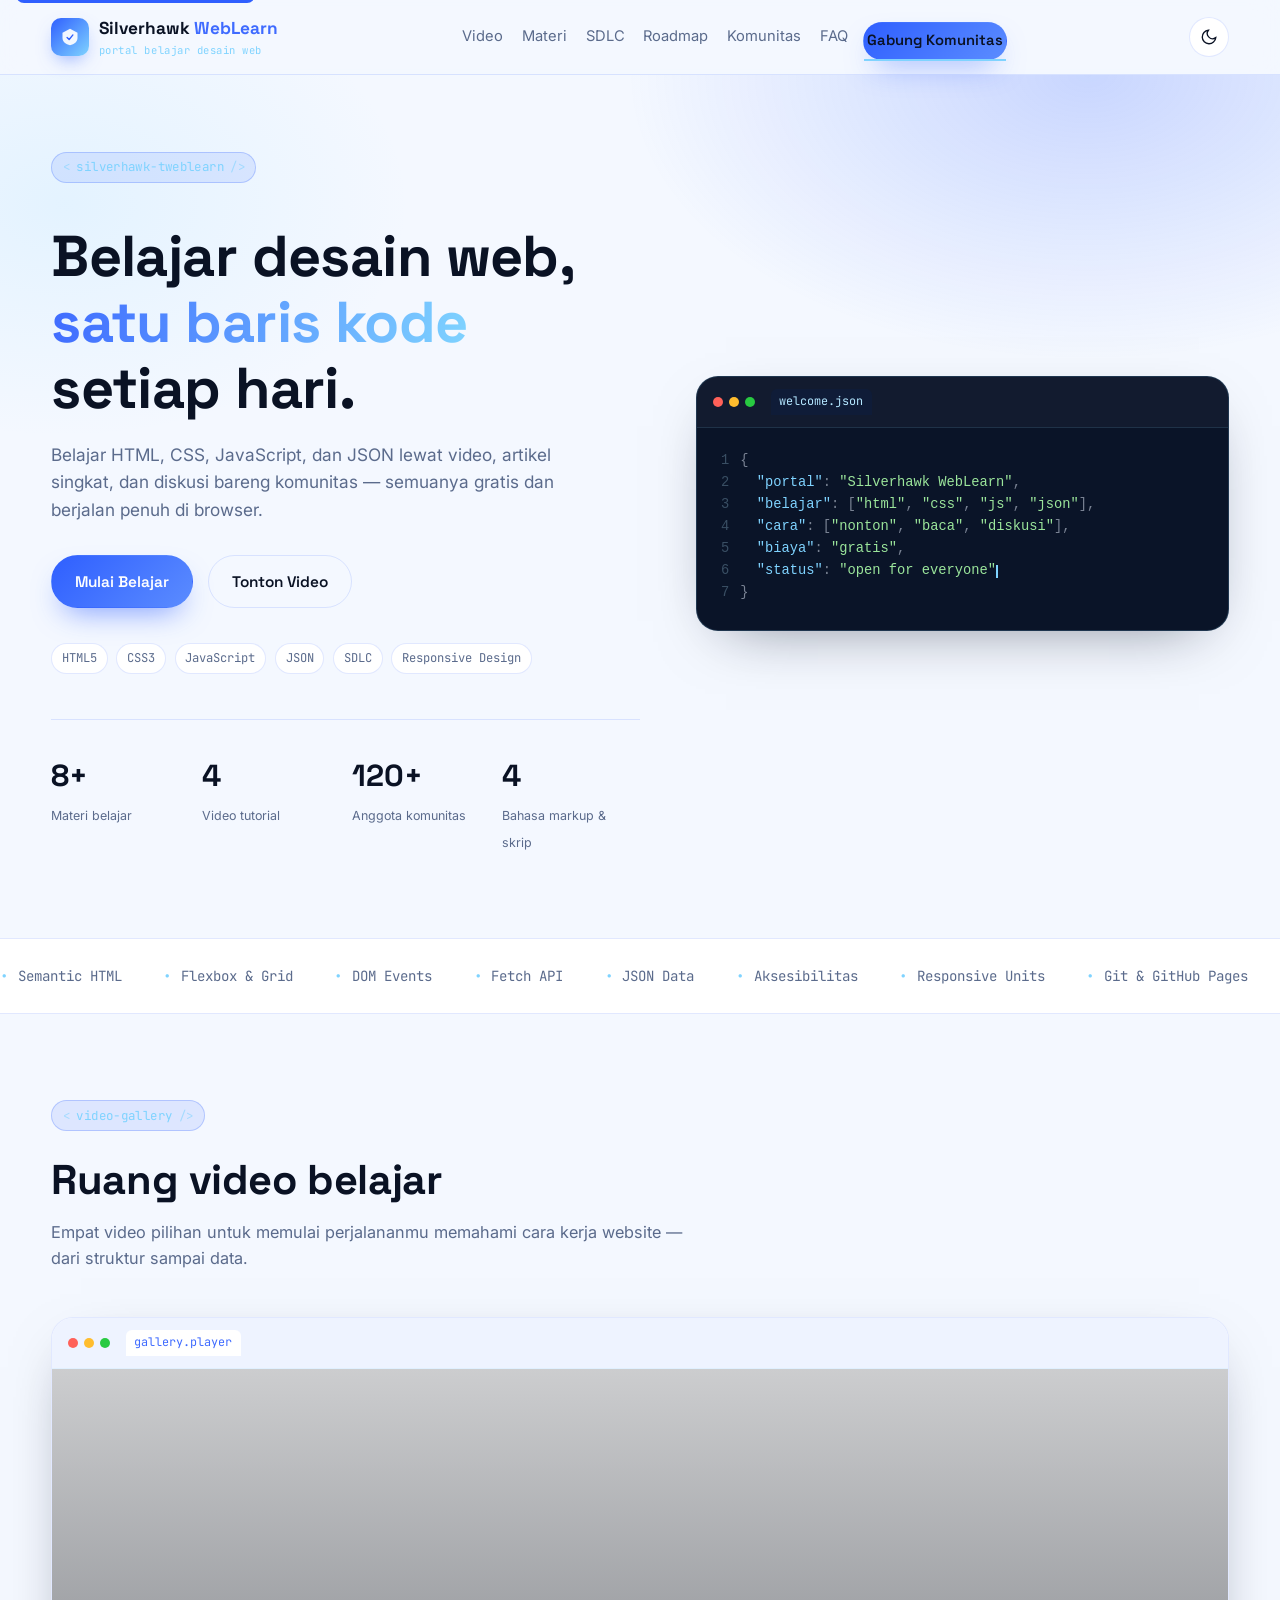
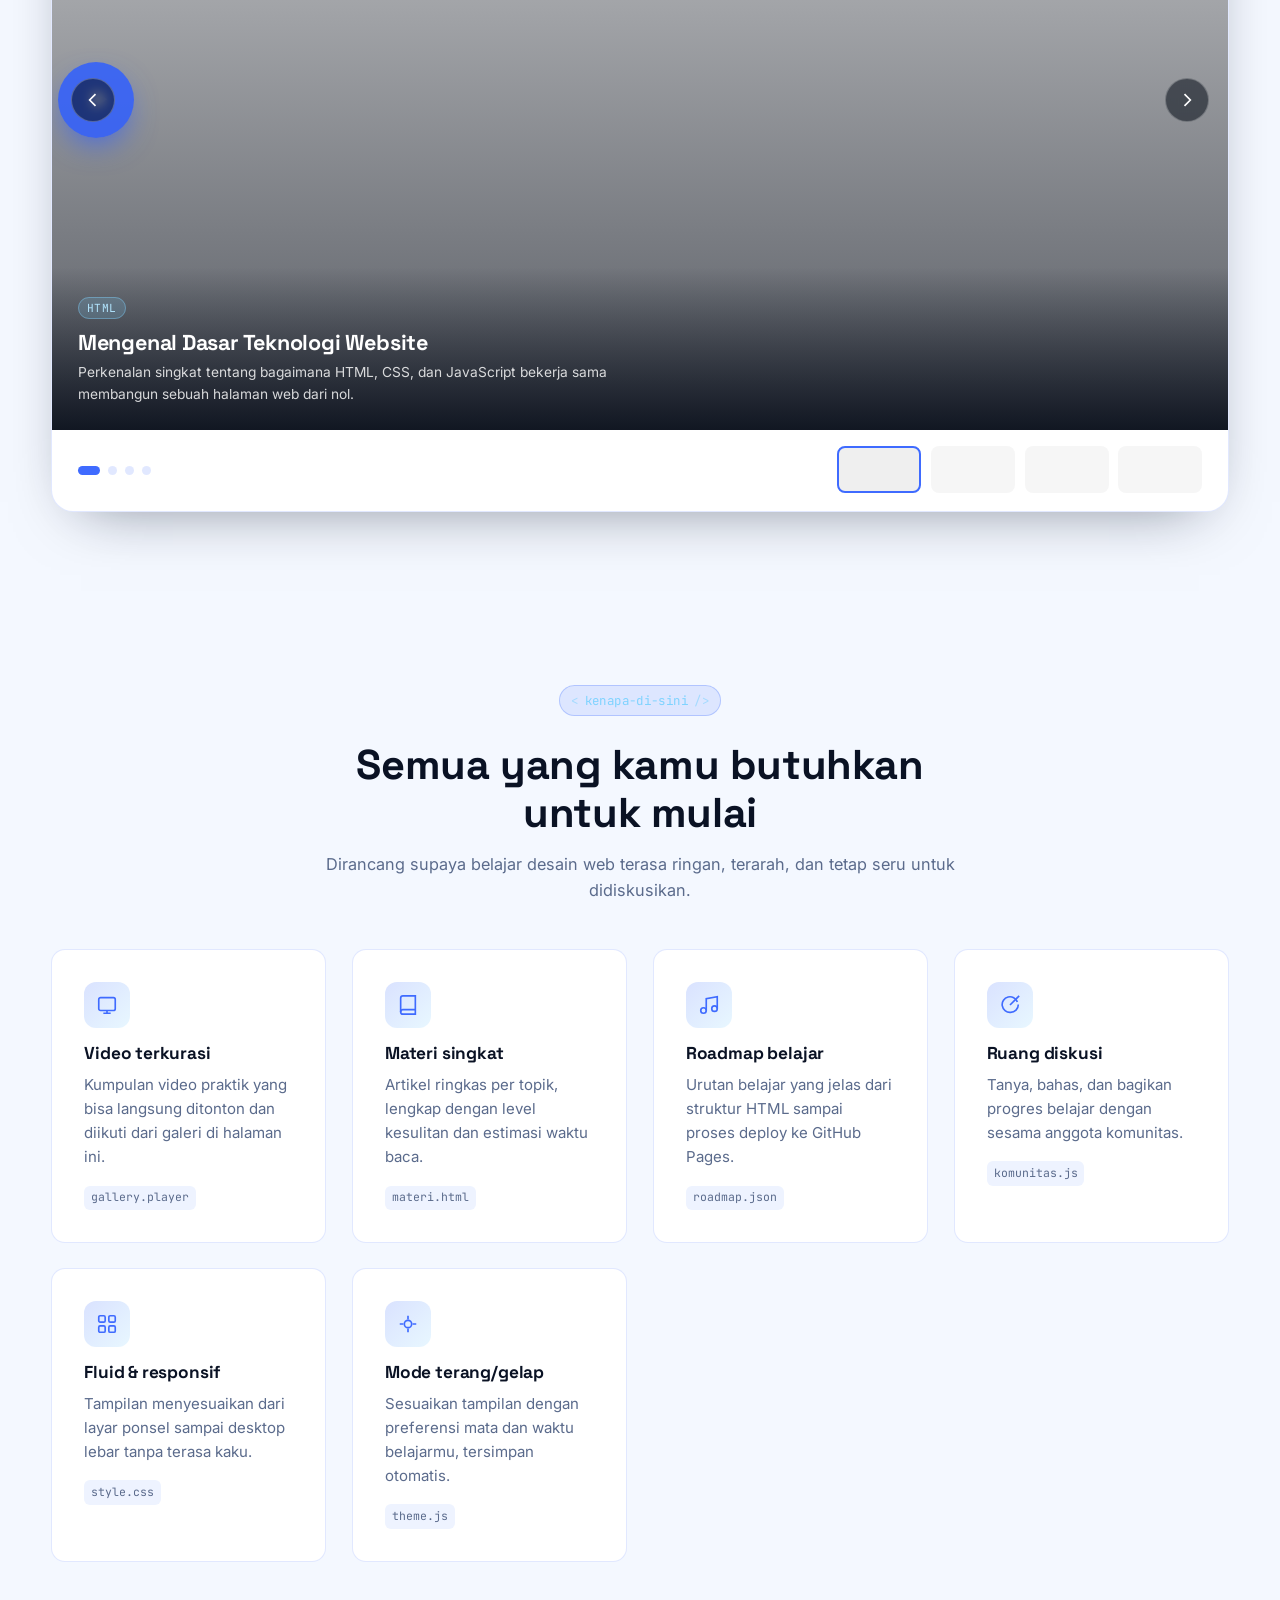
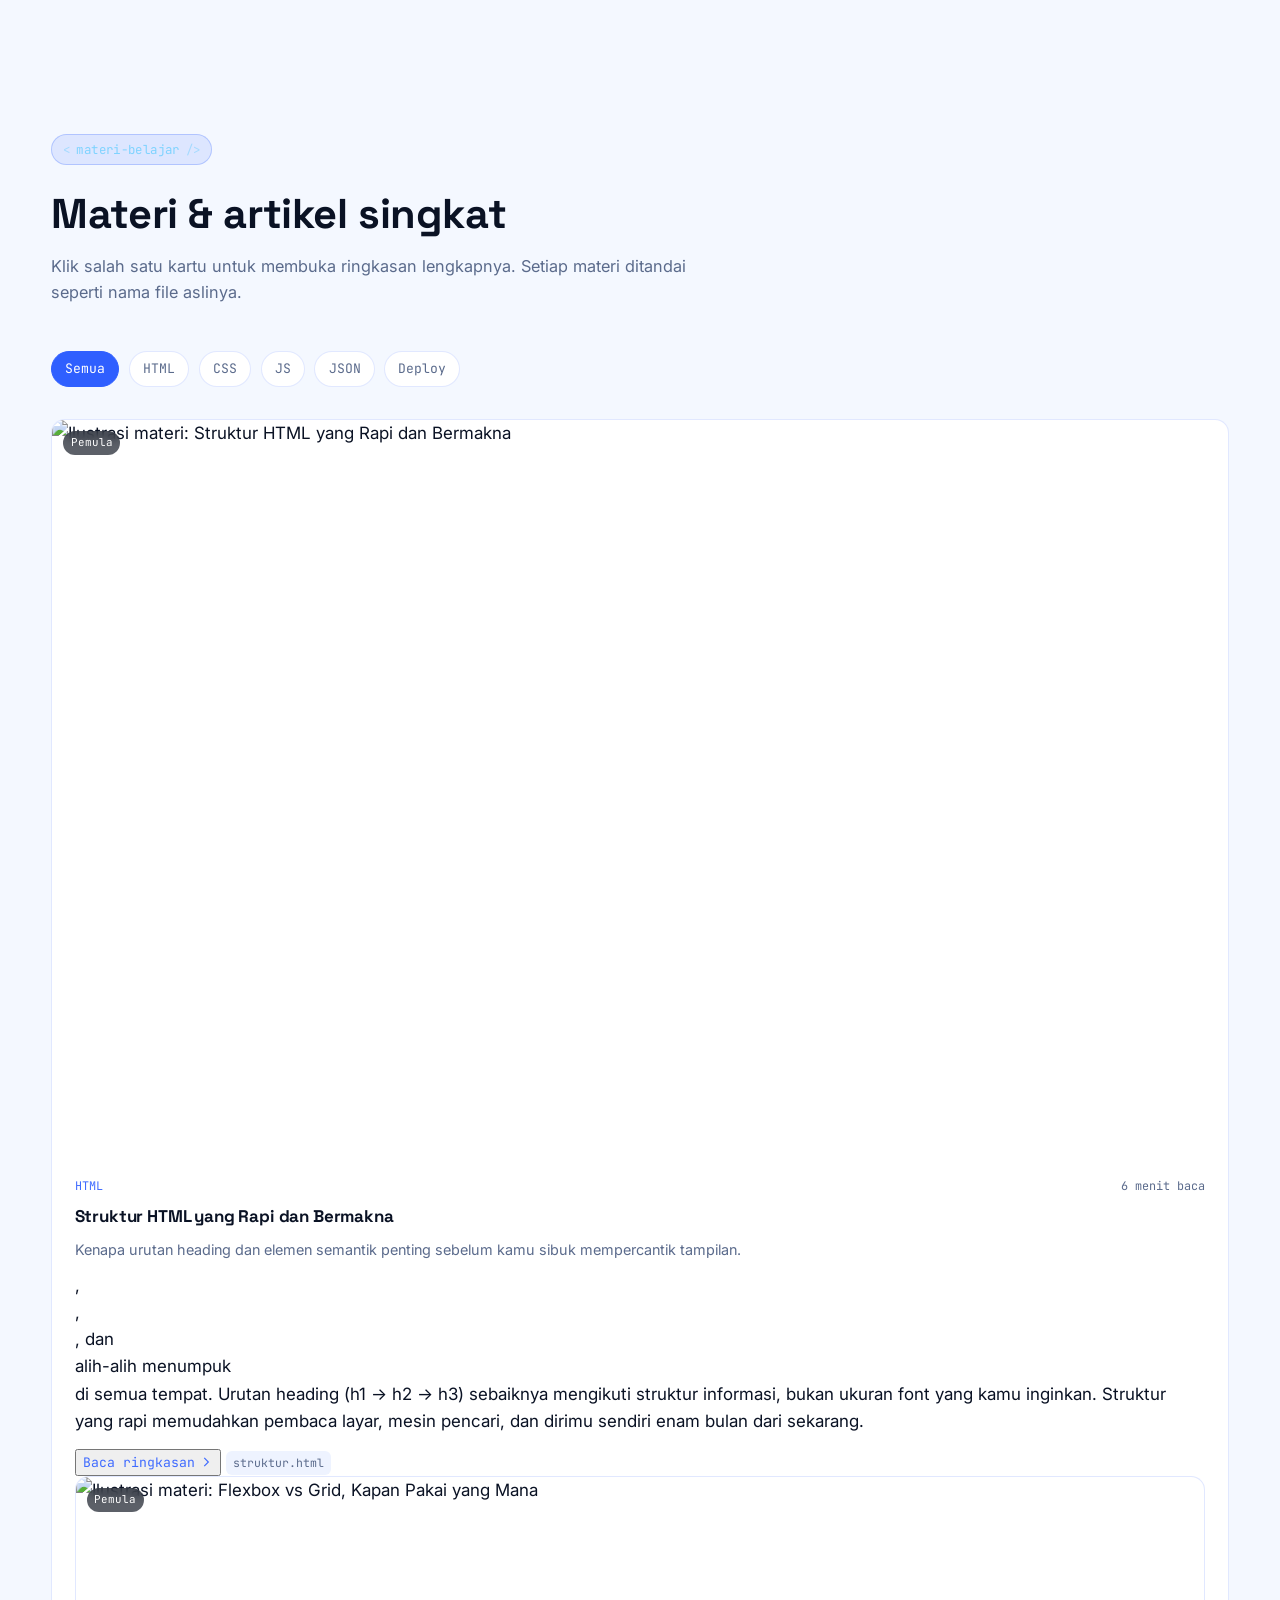
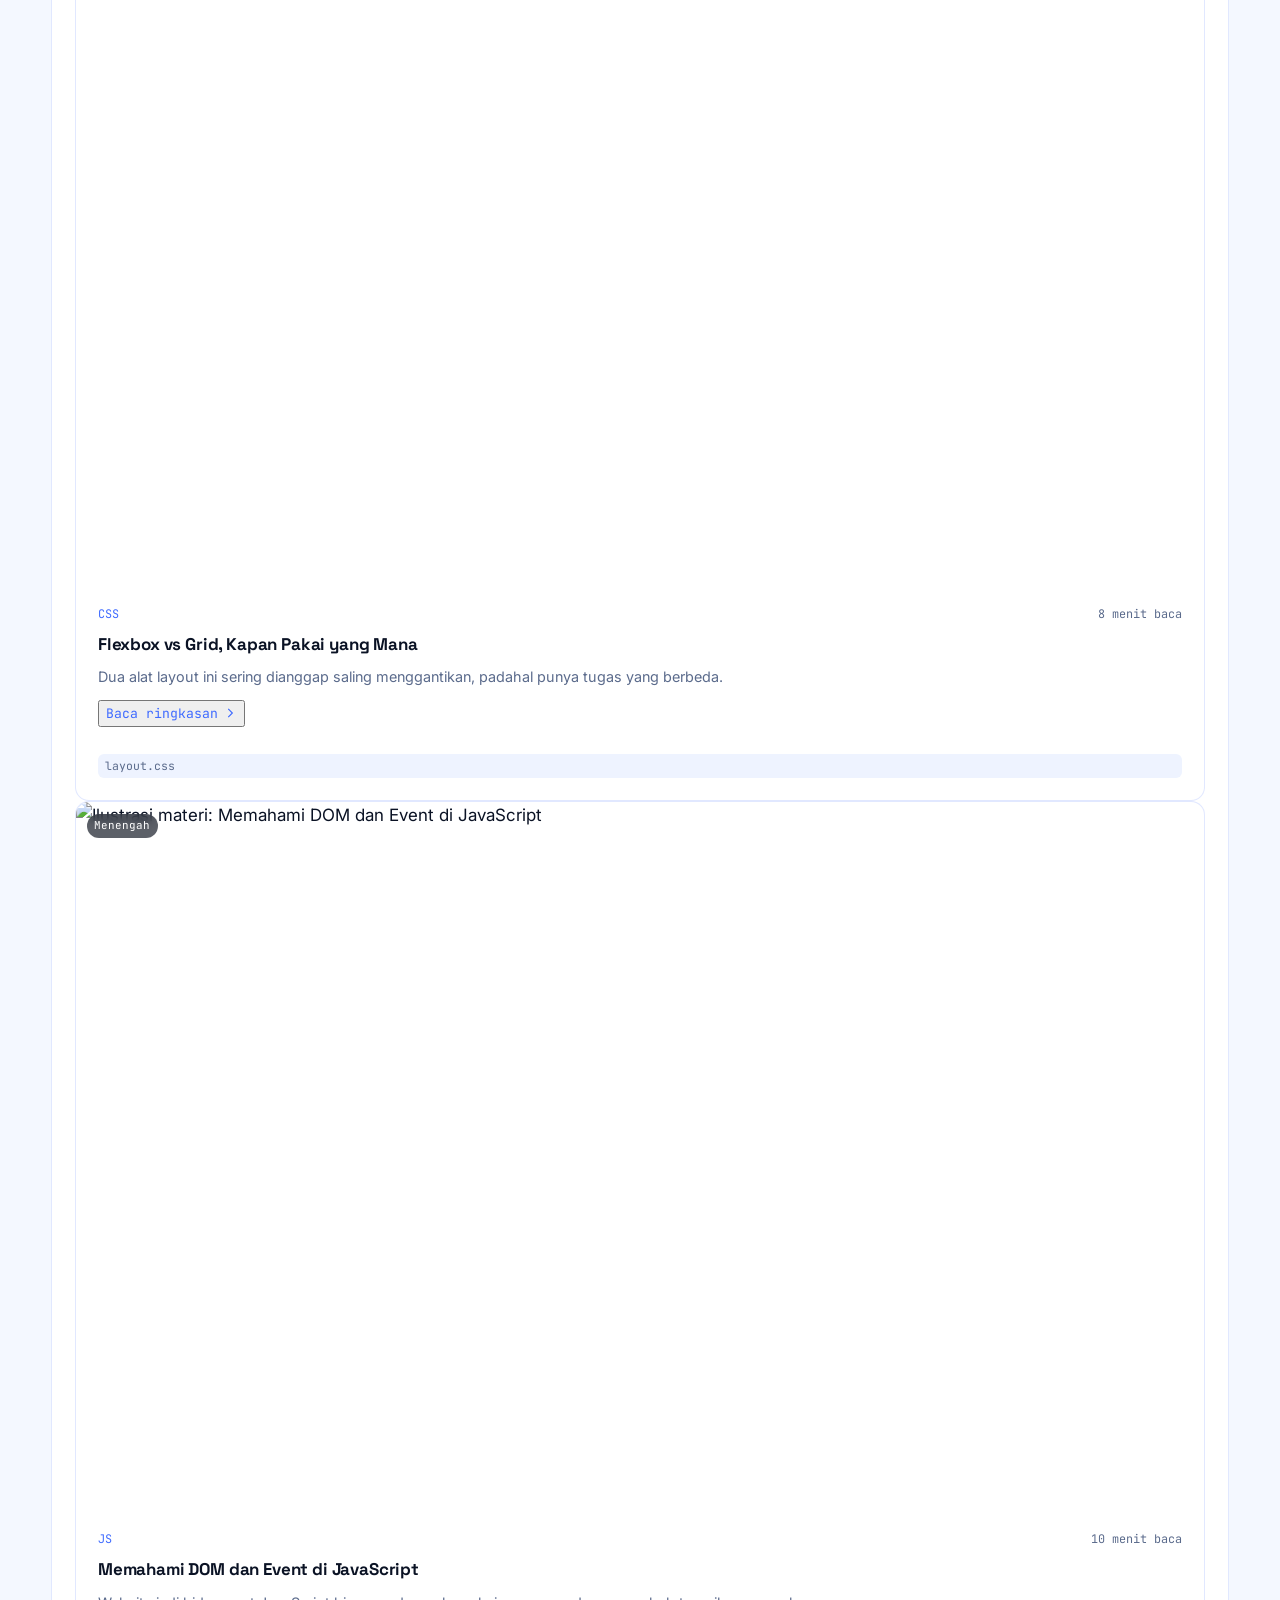
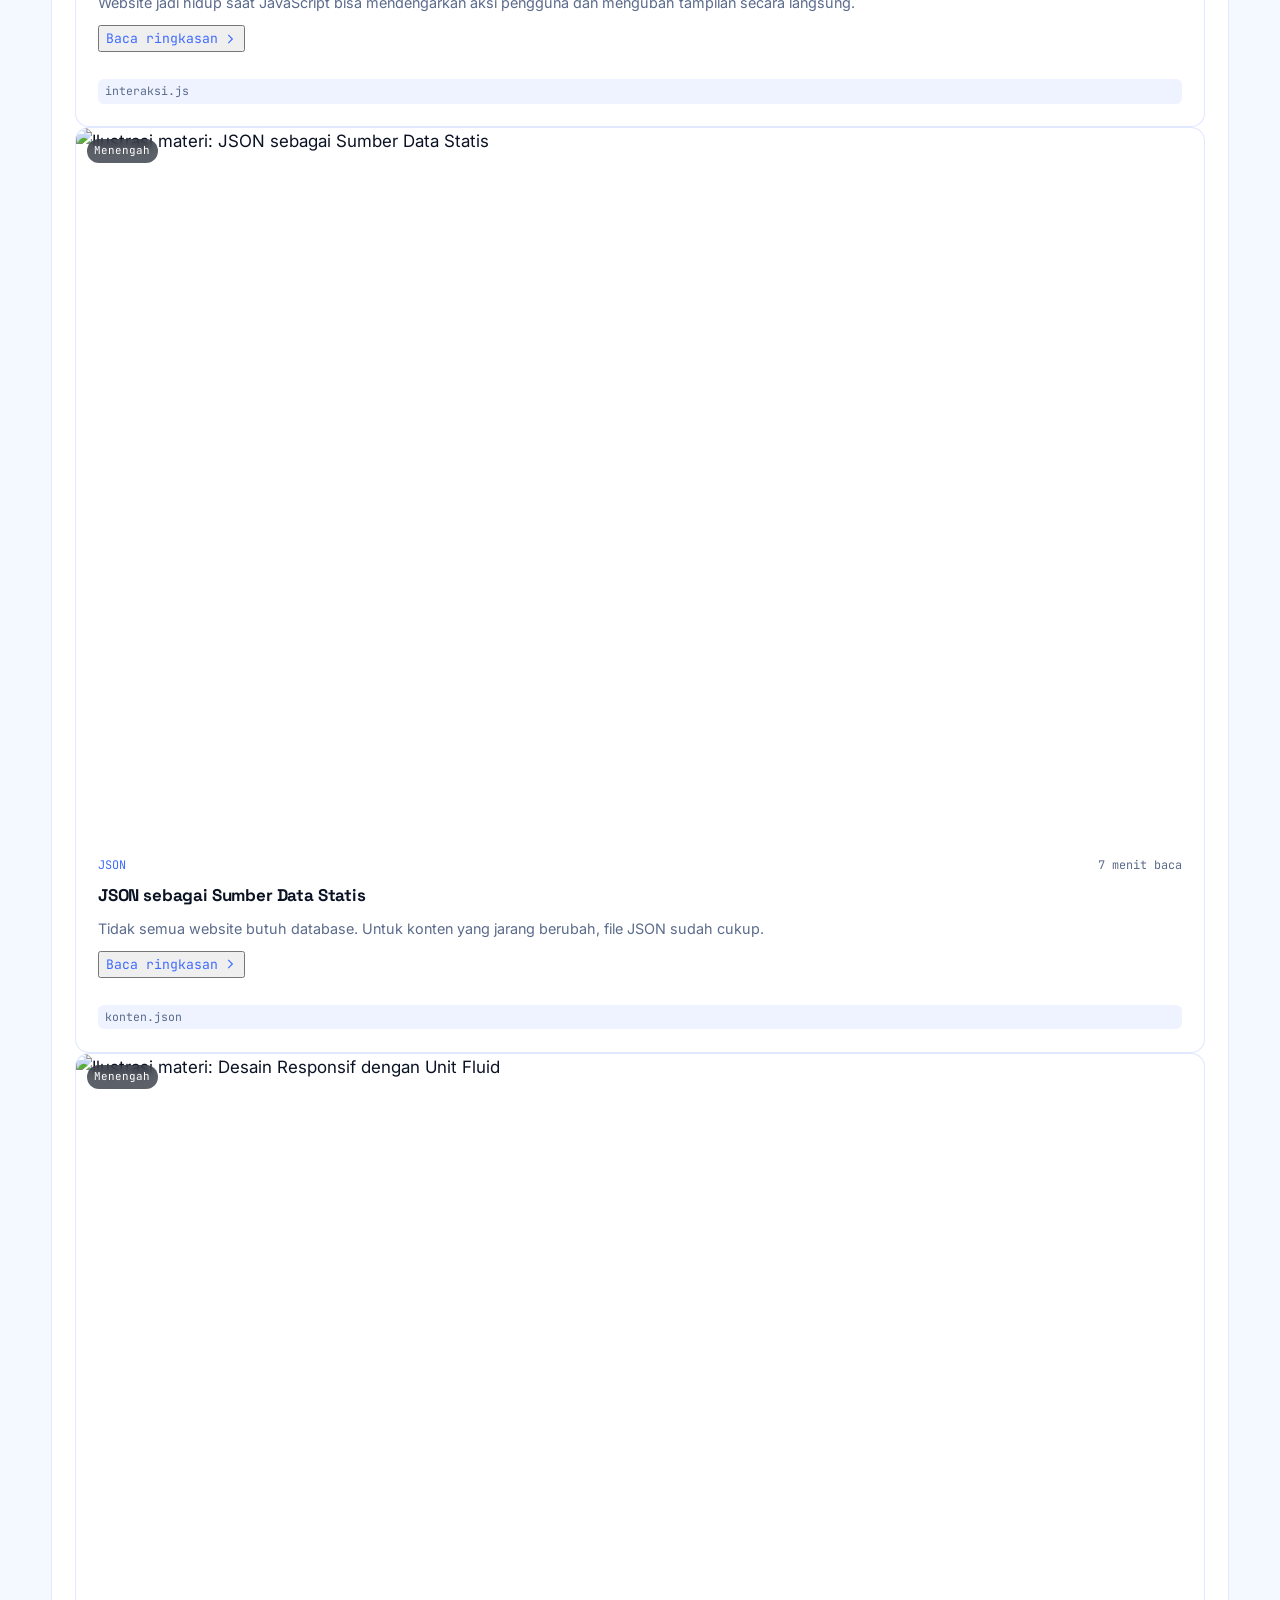
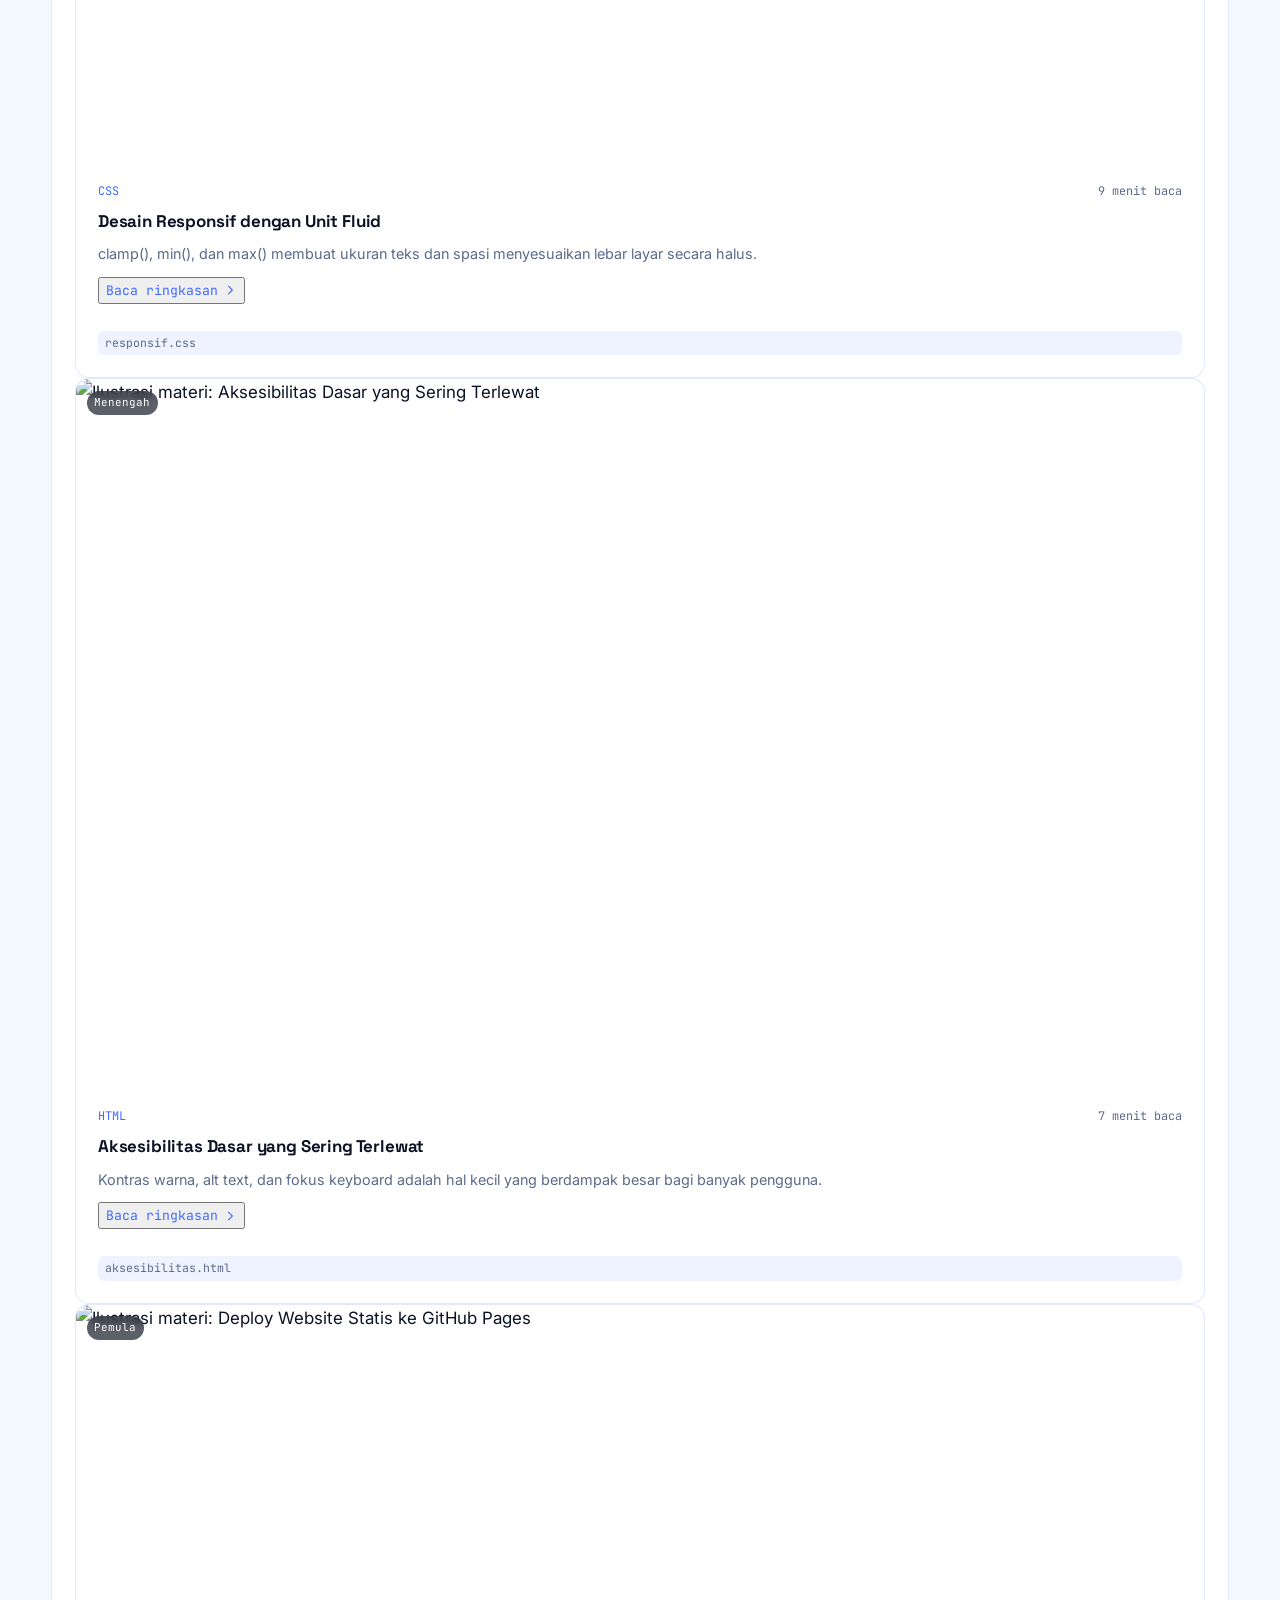
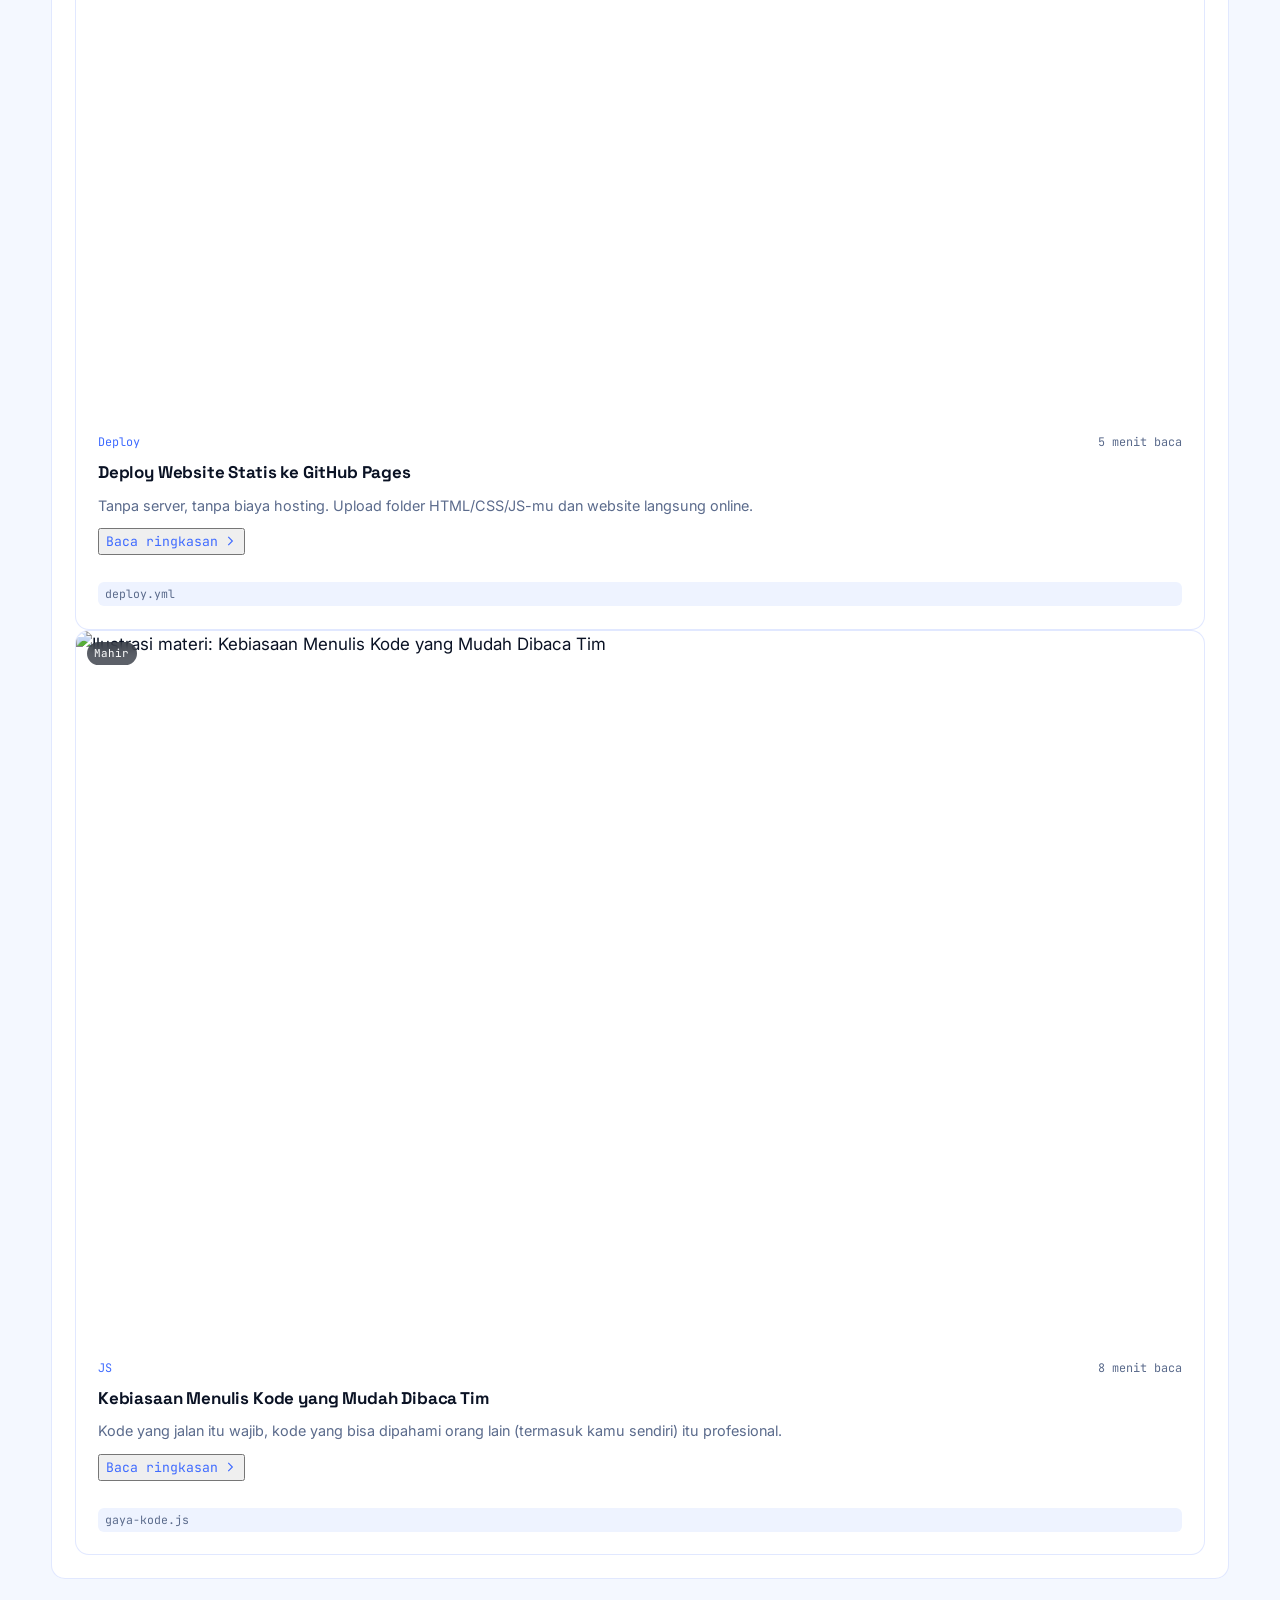
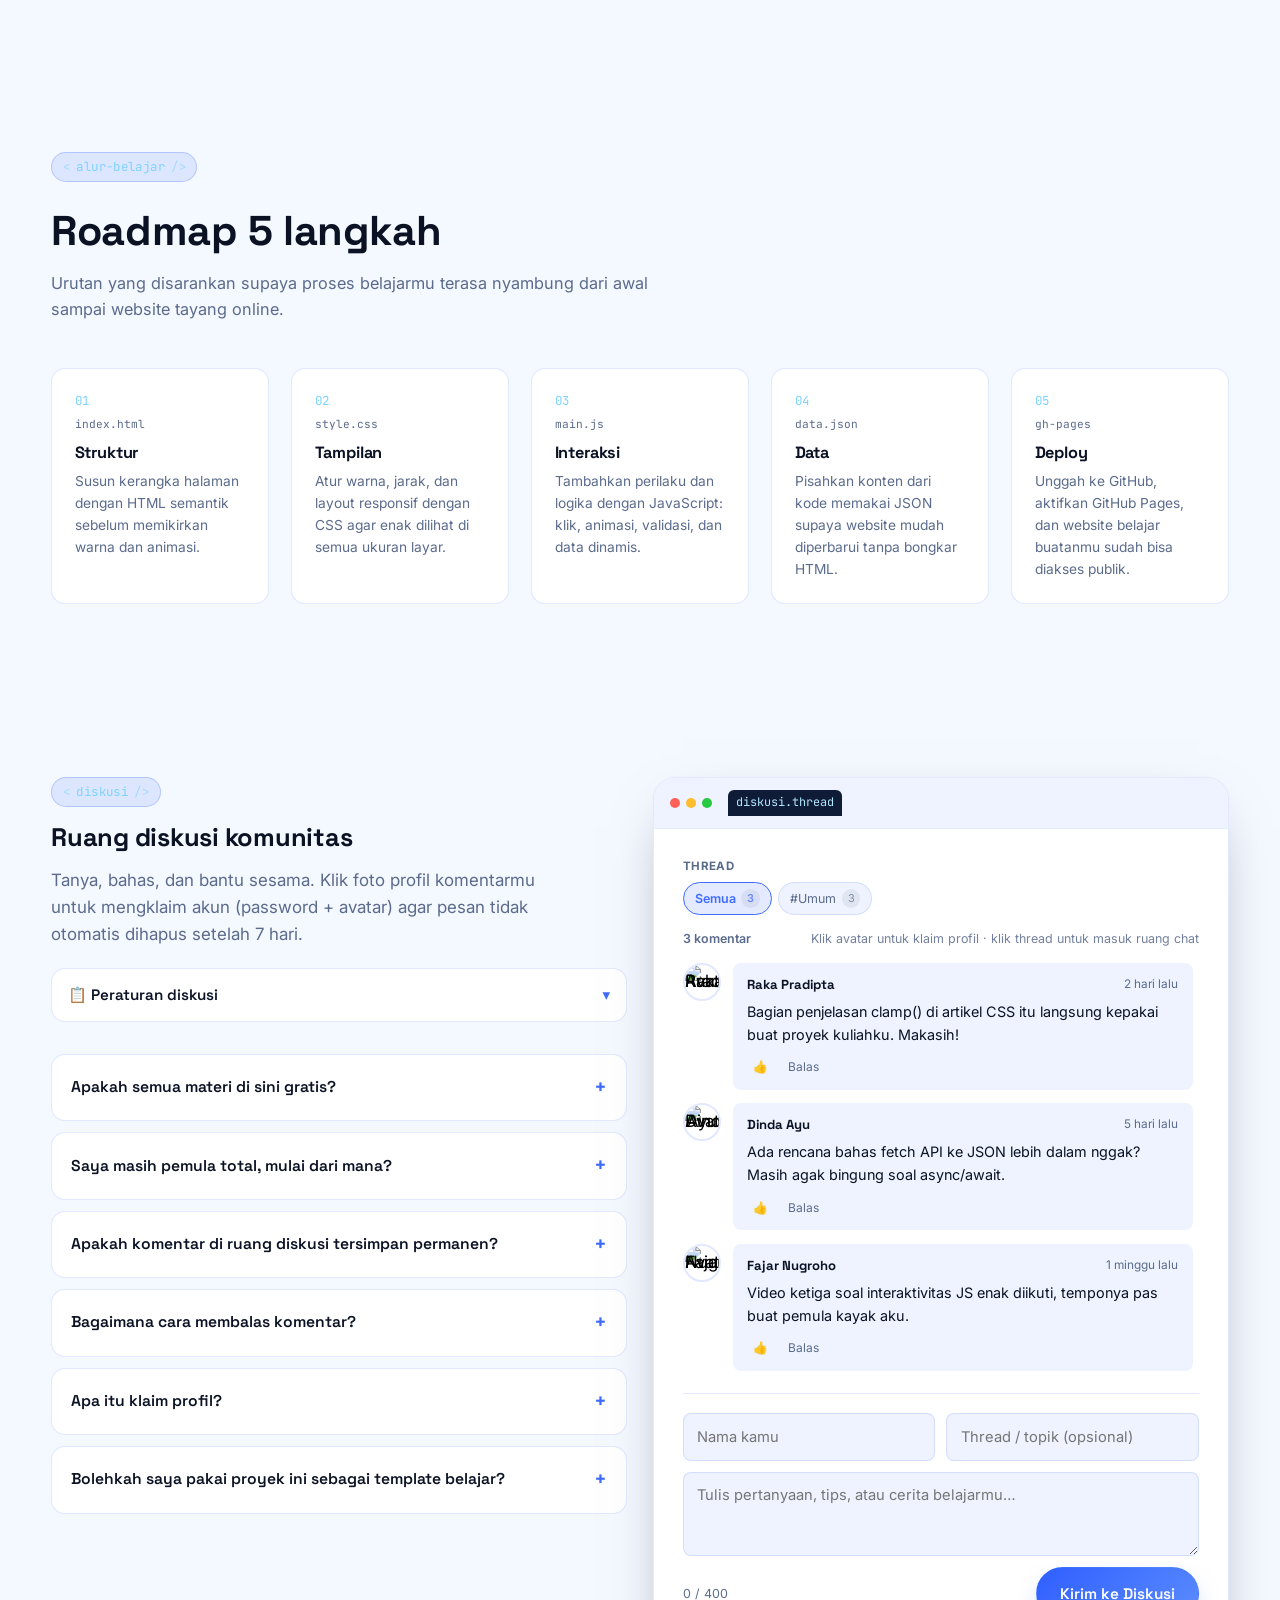
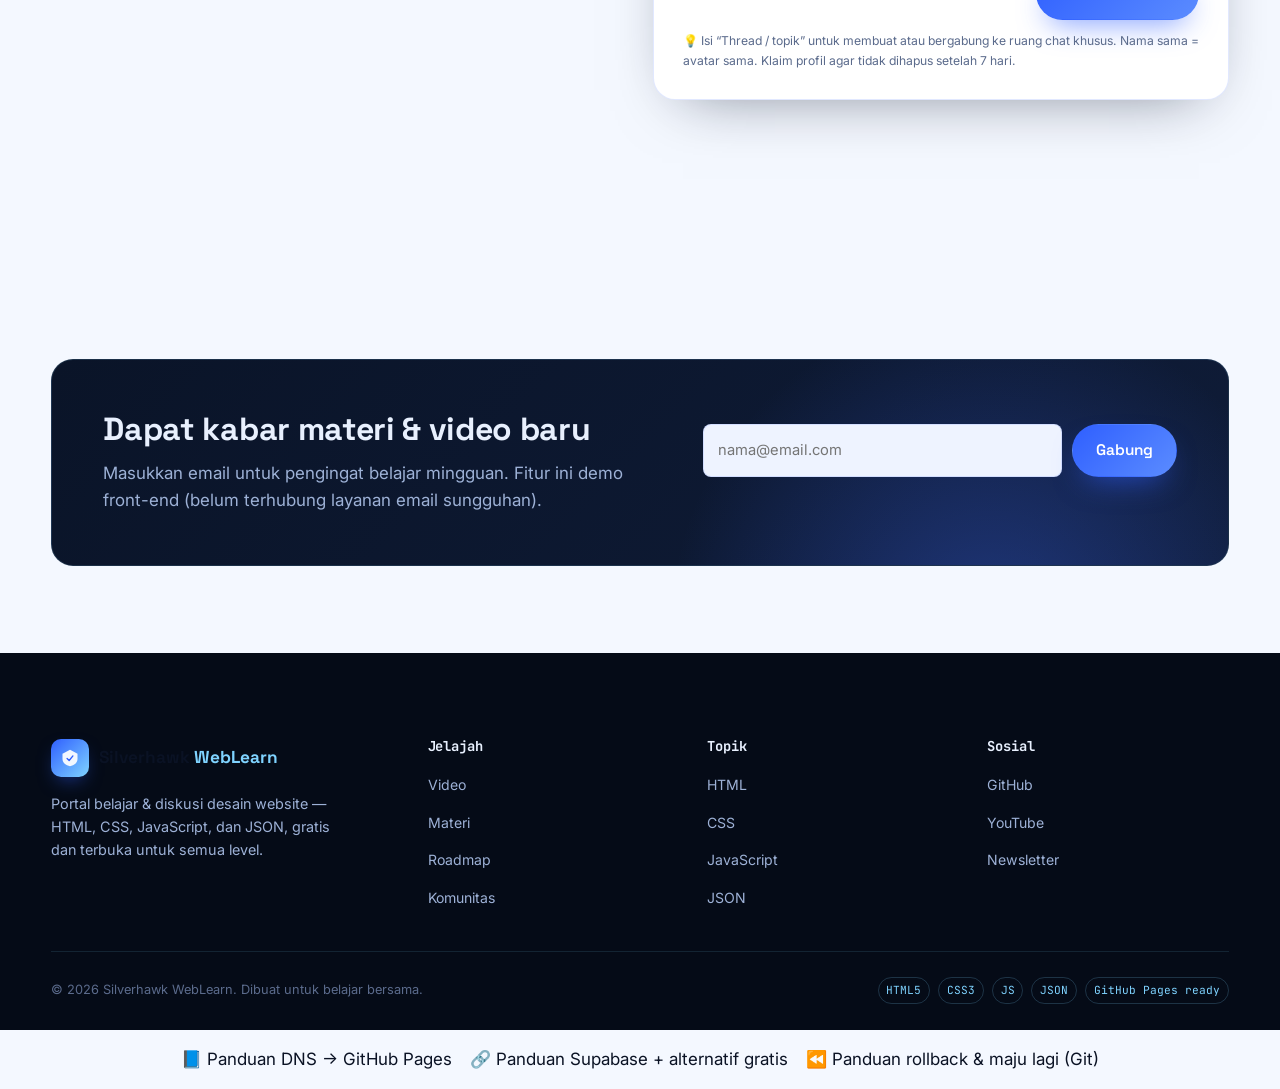
==== commit dcdae46a: "Add files via upload" ====
--- a/index.html
+++ b/index.html
@@ -5,7 +5,7 @@
 <meta charset="UTF-8" />
 <meta name="viewport" content="width=device-width, initial-scale=1.0" />
 <title>Silverhawk WebLearn — Portal Belajar & Diskusi Desain Website</title>
-<meta name="description" content="Belajar HTML, CSS, JavaScript, JSON, dan SDLC lengkap — tahapan, peran, glossary interaktif, contoh dokumen, quiz, dan diskusi komunitas. Portal belajar desain website gratis." />
+<meta name="description" content="Belajar HTML, CSS, JavaScript, JSON, dan modul SDLC lengkap (halaman terpisah). Portal belajar desain website gratis, terbuka untuk semua level." />
 <meta name="theme-color" content="#0a1428" />
 <link rel="icon" type="image/svg+xml" href="assets/favicon.svg" />
 
@@ -38,7 +38,7 @@
     <nav class="nav-links" id="navLinks">
       <a href="#video" class="nav-link">Video</a>
       <a href="#materi" class="nav-link">Materi</a>
-      <a href="#sdlc" class="nav-link">SDLC</a>
+      <a href="sdlc.html" class="nav-link">SDLC</a>
       <a href="#roadmap" class="nav-link">Roadmap</a>
       <a href="#komunitas" class="nav-link">Komunitas</a>
       <a href="#faq" class="nav-link">FAQ</a>
@@ -207,49 +207,6 @@
     </div>
   </section>
 
-
-  <!-- ============ SDLC MODULE ============ -->
-  <section class="section sdlc-section" id="sdlc">
-    <div class="container">
-      <div class="section-head">
-        <span class="eyebrow">modul baru</span>
-        <h2>Software Development Life Cycle</h2>
-        <p class="section-lead" id="sdlcIntro">Pelajari 7 tahapan SDLC, peran tim, istilah teknis (klik untuk penjelasan), contoh dokumen yang bisa diunduh, dan uji pemahaman lewat quiz interaktif.</p>
-      </div>
-
-      <!-- Stages grid -->
-      <div class="sdlc-stages" id="sdlcStages"></div>
-
-      <!-- Stage detail panel -->
-      <div class="sdlc-detail" id="sdlcDetail" hidden>
-        <button type="button" class="sdlc-detail-close" id="sdlcDetailClose" aria-label="Tutup detail">×</button>
-        <div id="sdlcDetailBody"></div>
-      </div>
-
-      <!-- Roles -->
-      <div class="sdlc-block">
-        <h3 class="sdlc-block-title">Peran &amp; Interview</h3>
-        <p class="muted">Klik peran untuk melihat tanggung jawab dan contoh pertanyaan wawancara.</p>
-        <div class="sdlc-roles" id="sdlcRoles"></div>
-        <div class="sdlc-role-detail" id="sdlcRoleDetail" hidden></div>
-      </div>
-
-      <!-- Quiz -->
-      <div class="sdlc-block">
-        <h3 class="sdlc-block-title">Latihan Soal SDLC</h3>
-        <div class="sdlc-quiz" id="sdlcQuiz">
-          <button type="button" class="btn btn-primary" id="quizStartBtn">Mulai Quiz</button>
-          <div id="quizArea" hidden></div>
-        </div>
-      </div>
-
-      <!-- FAQ SDLC -->
-      <div class="sdlc-block">
-        <h3 class="sdlc-block-title">FAQ SDLC</h3>
-        <div class="sdlc-faqs" id="sdlcFaqs"></div>
-      </div>
-    </div>
-  </section>
 
   <!-- ============ ROADMAP ============ -->
   <section id="roadmap">
@@ -459,30 +416,6 @@
 window.SUPABASE_URL = "https://iqybbpkuozbecisfwqvz.supabase.co";
 window.SUPABASE_ANON_KEY = "sb_publishable_tZxEU50o_vJmZixA2VscJw_k1yBJ0Ca";
 </script>
-<!-- Glossary Modal -->
-<div class="modal" id="glossaryModal" role="dialog" aria-modal="true" aria-labelledby="glossaryTitle" hidden>
-  <div class="modal-backdrop" data-close-modal></div>
-  <div class="modal-panel">
-    <button type="button" class="modal-close" data-close-modal aria-label="Tutup">×</button>
-    <h3 id="glossaryTitle" class="modal-title"></h3>
-    <div id="glossaryBody" class="modal-body"></div>
-  </div>
-</div>
-
-<!-- Document Viewer Modal -->
-<div class="modal" id="docModal" role="dialog" aria-modal="true" aria-labelledby="docTitle" hidden>
-  <div class="modal-backdrop" data-close-modal></div>
-  <div class="modal-panel modal-panel-wide">
-    <button type="button" class="modal-close" data-close-modal aria-label="Tutup">×</button>
-    <div class="modal-header-row">
-      <h3 id="docTitle" class="modal-title"></h3>
-      <a id="docDownload" class="btn btn-primary btn-sm" download>Unduh</a>
-    </div>
-    <div id="docBody" class="modal-body doc-preview"></div>
-  </div>
-</div>
-
-
 <script src="js/main.js"></script>
 <div style="text-align:center;padding:16px;display:flex;gap:18px;justify-content:center;flex-wrap:wrap">
   <a href="panduan/dns-github-pages.html">📘 Panduan DNS → GitHub Pages</a>
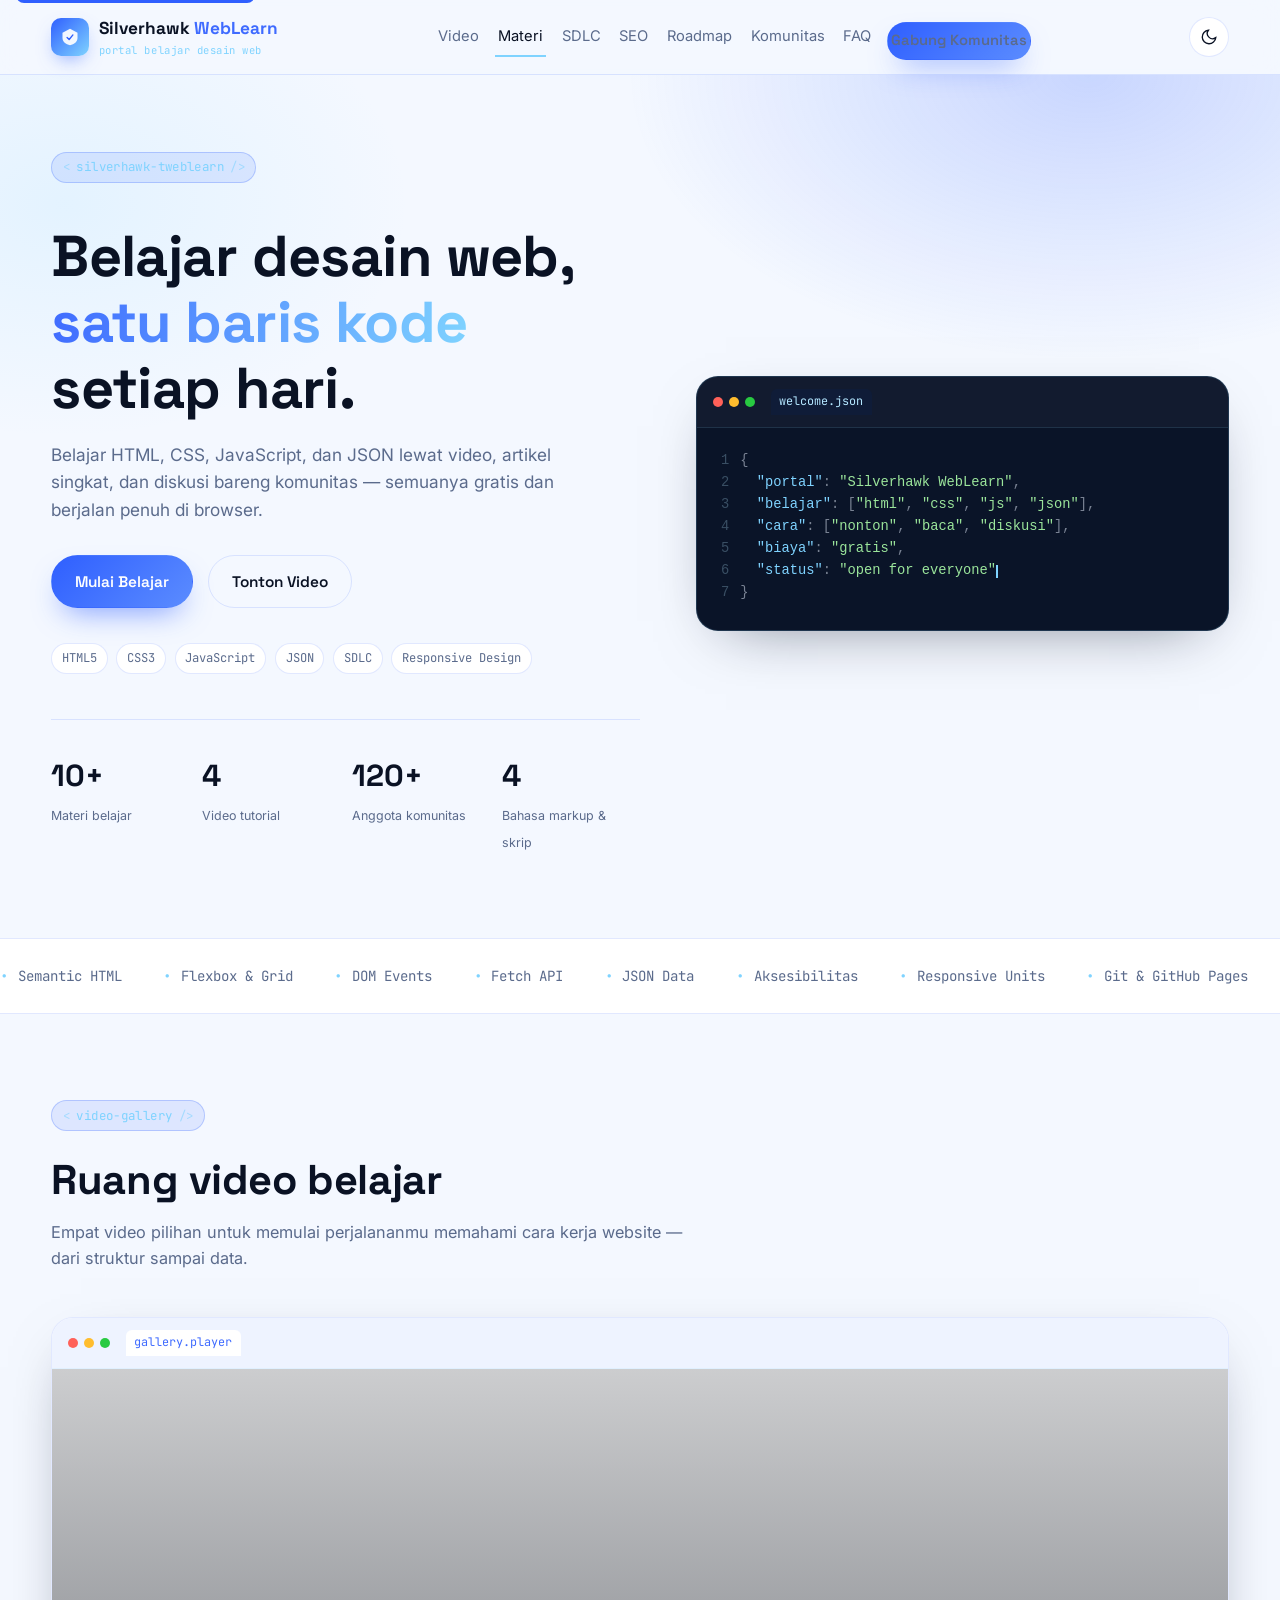
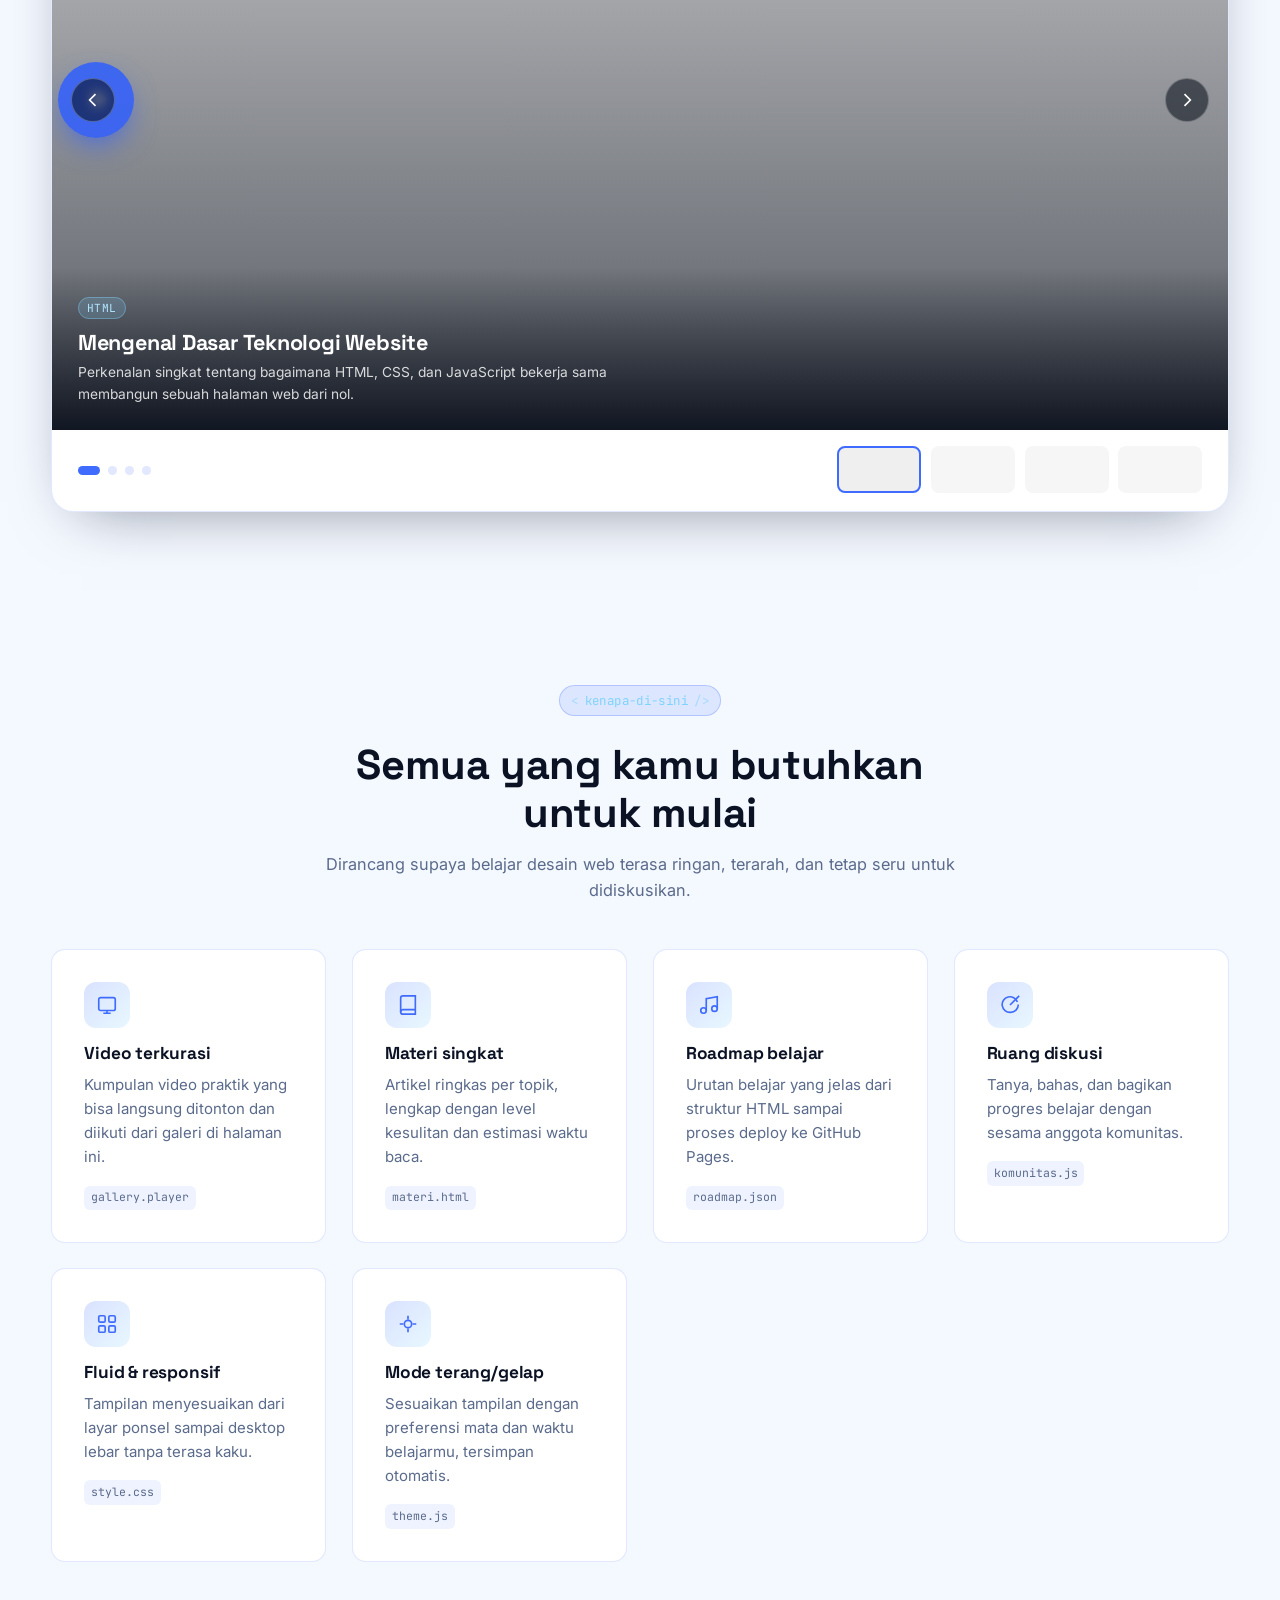
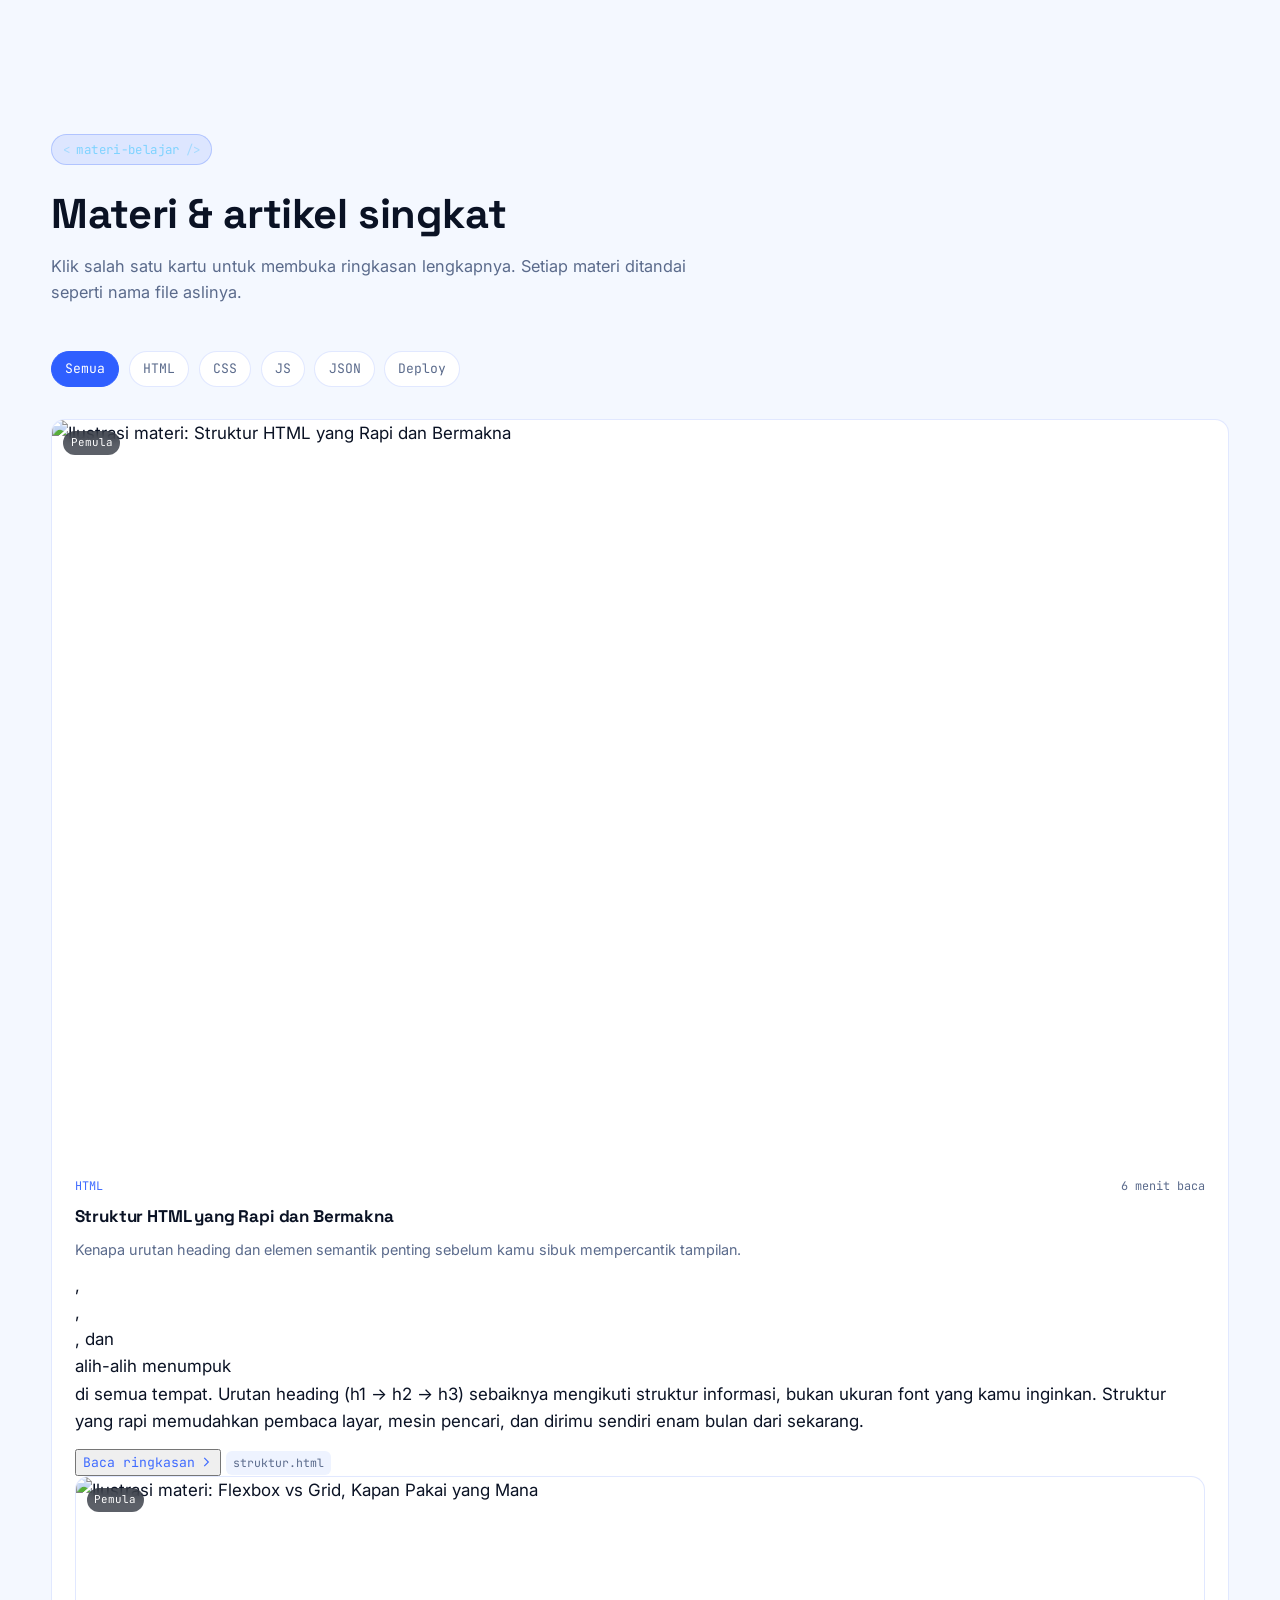
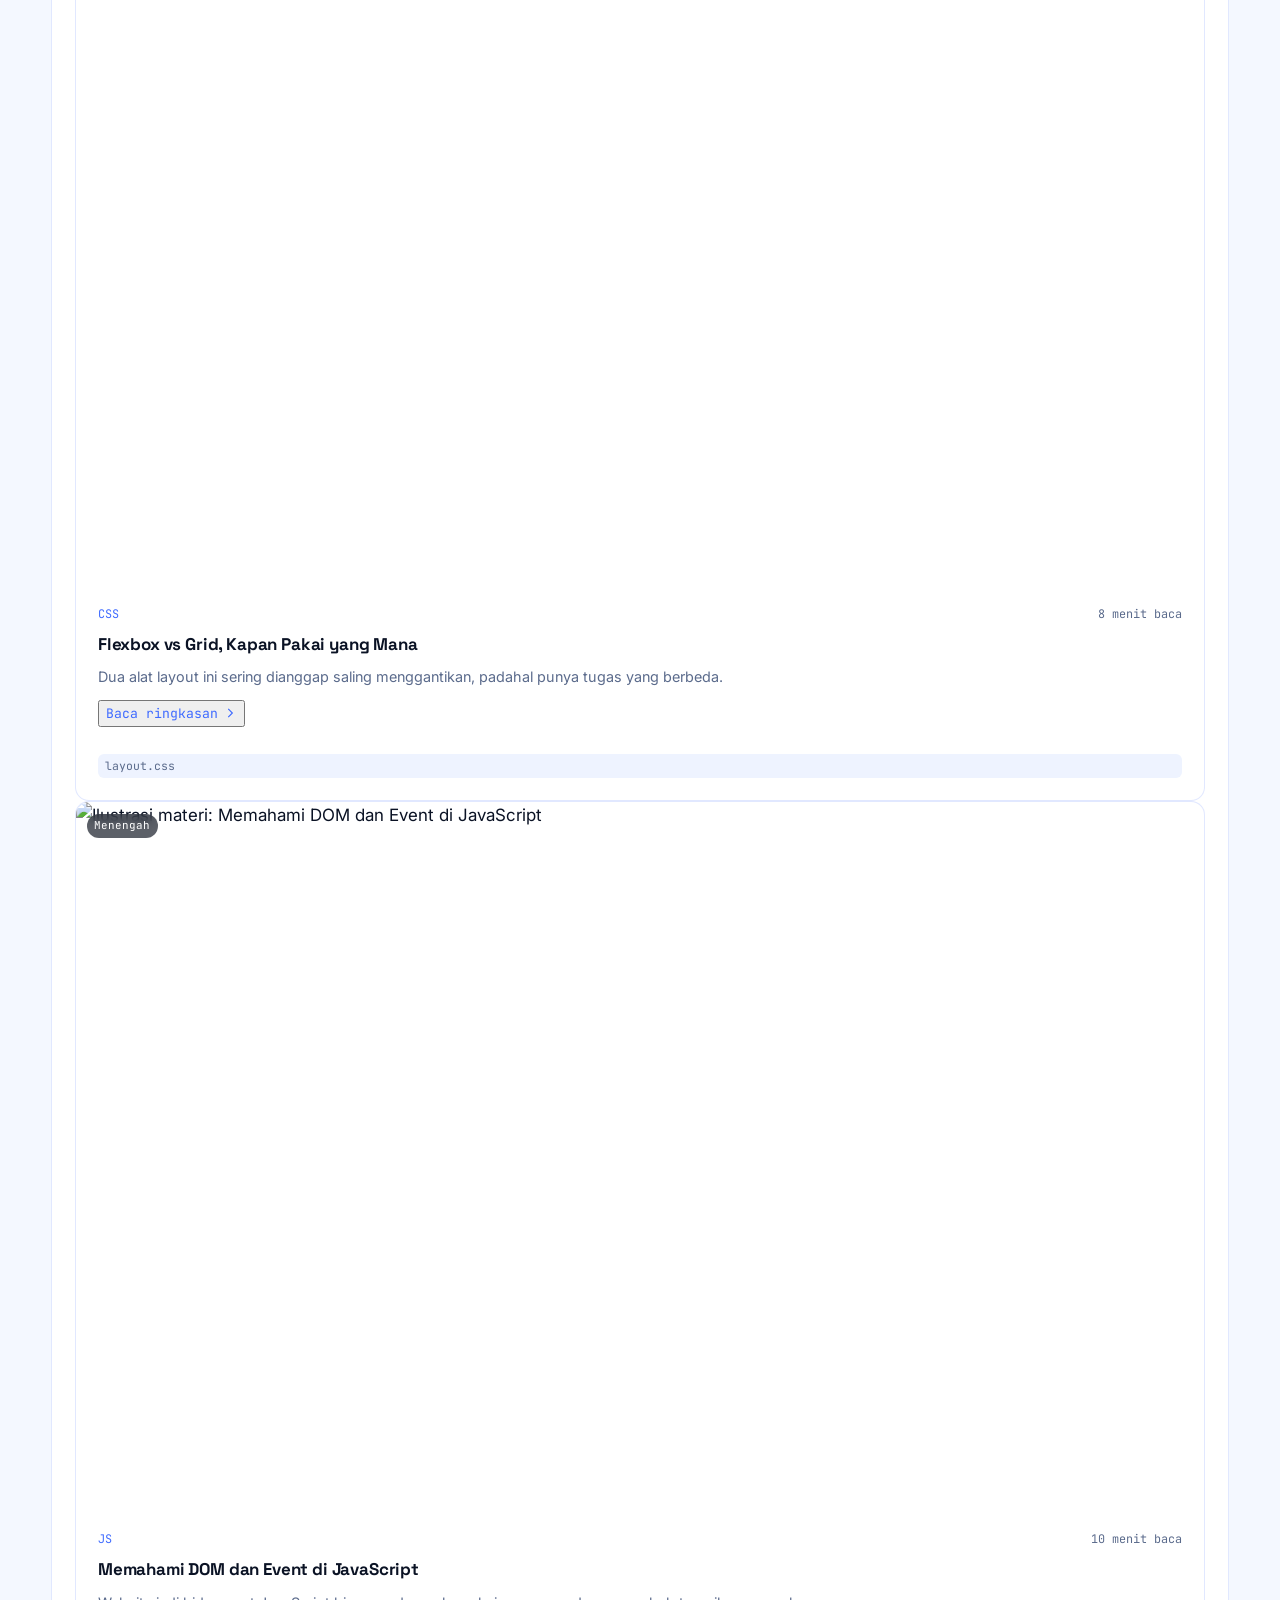
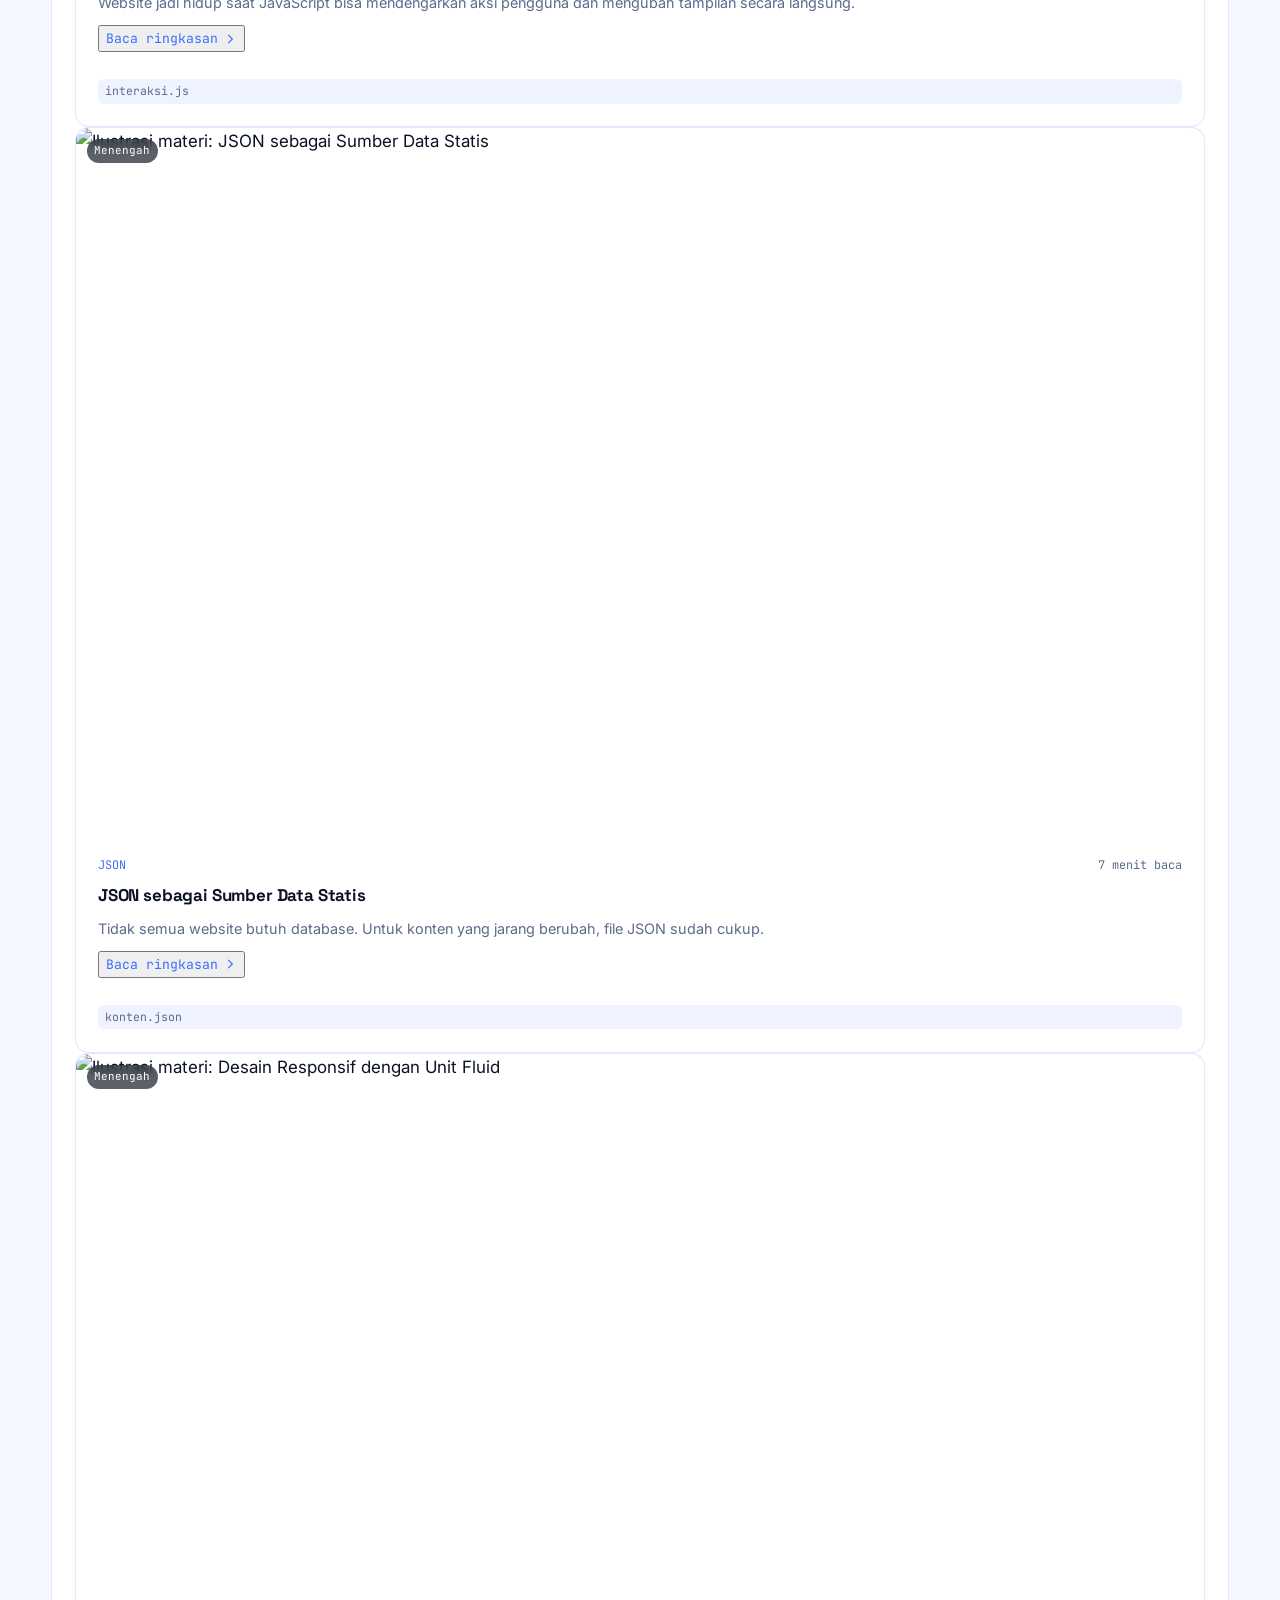
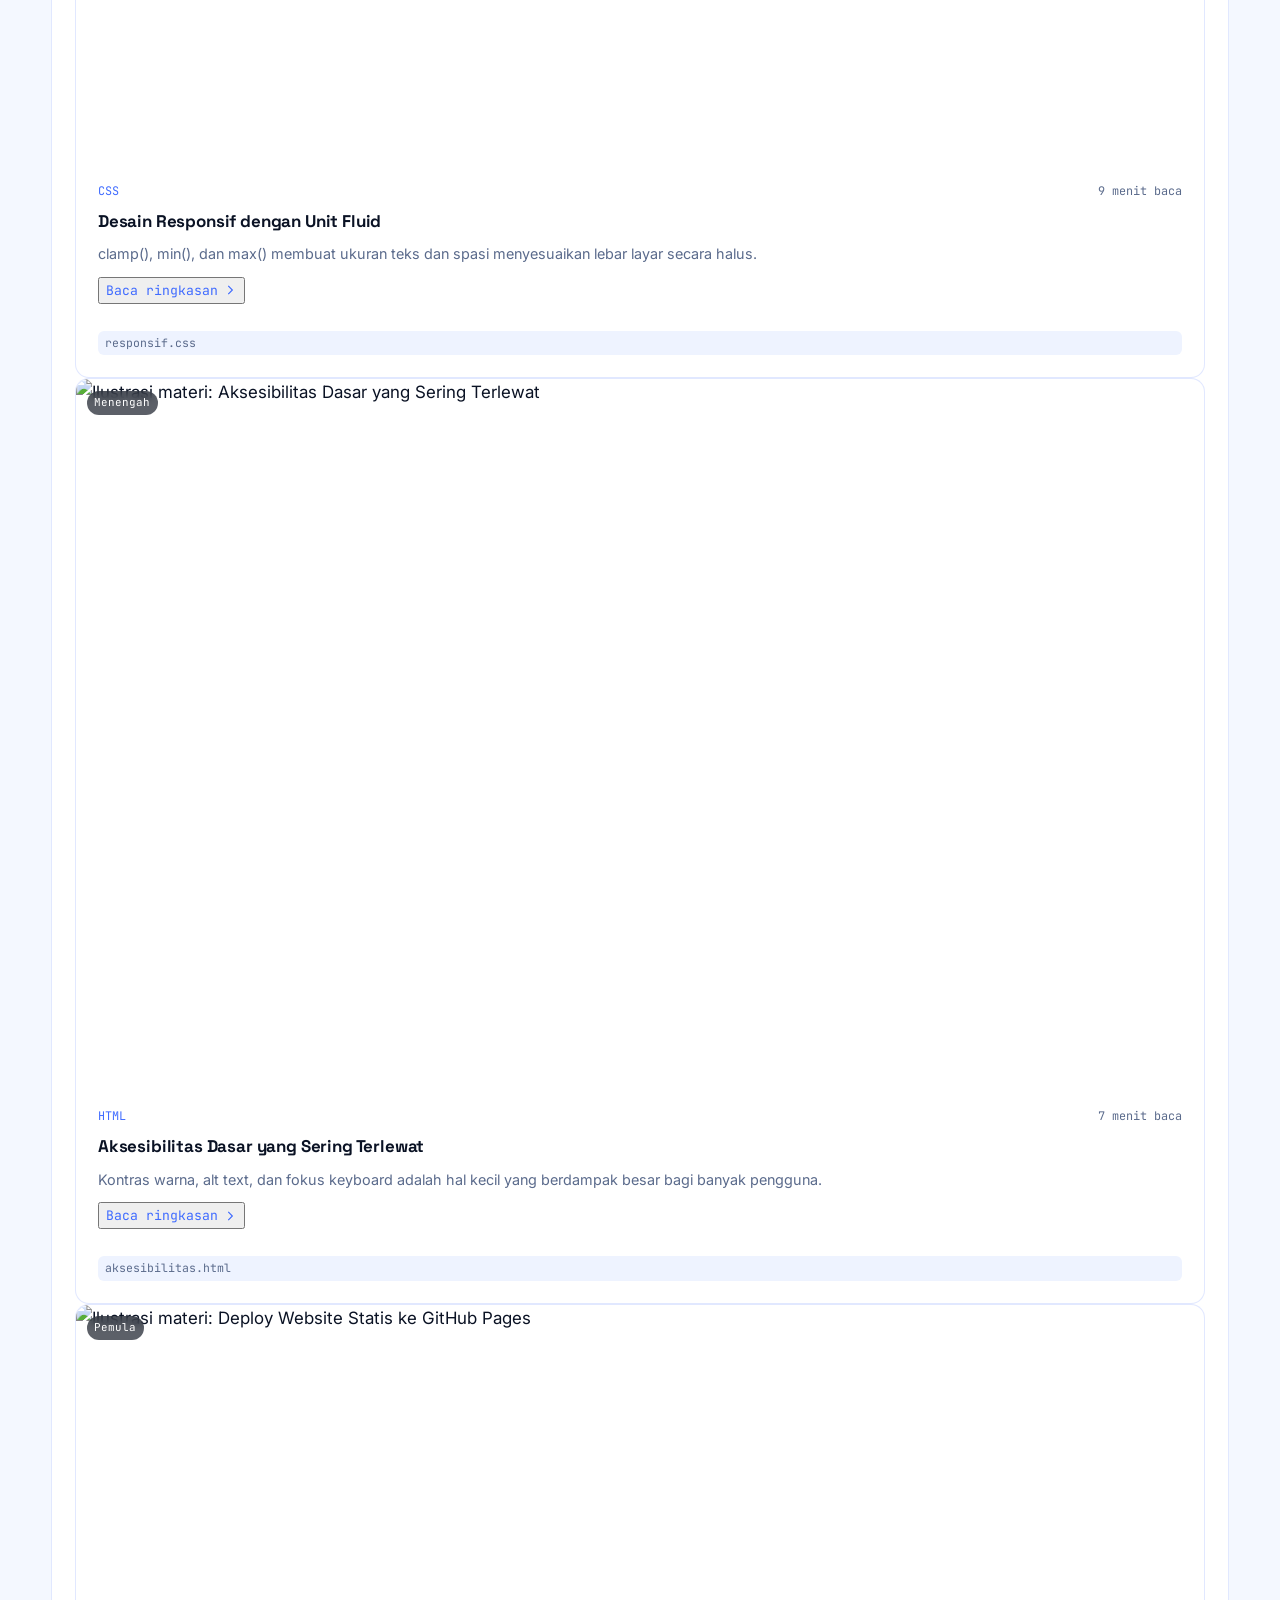
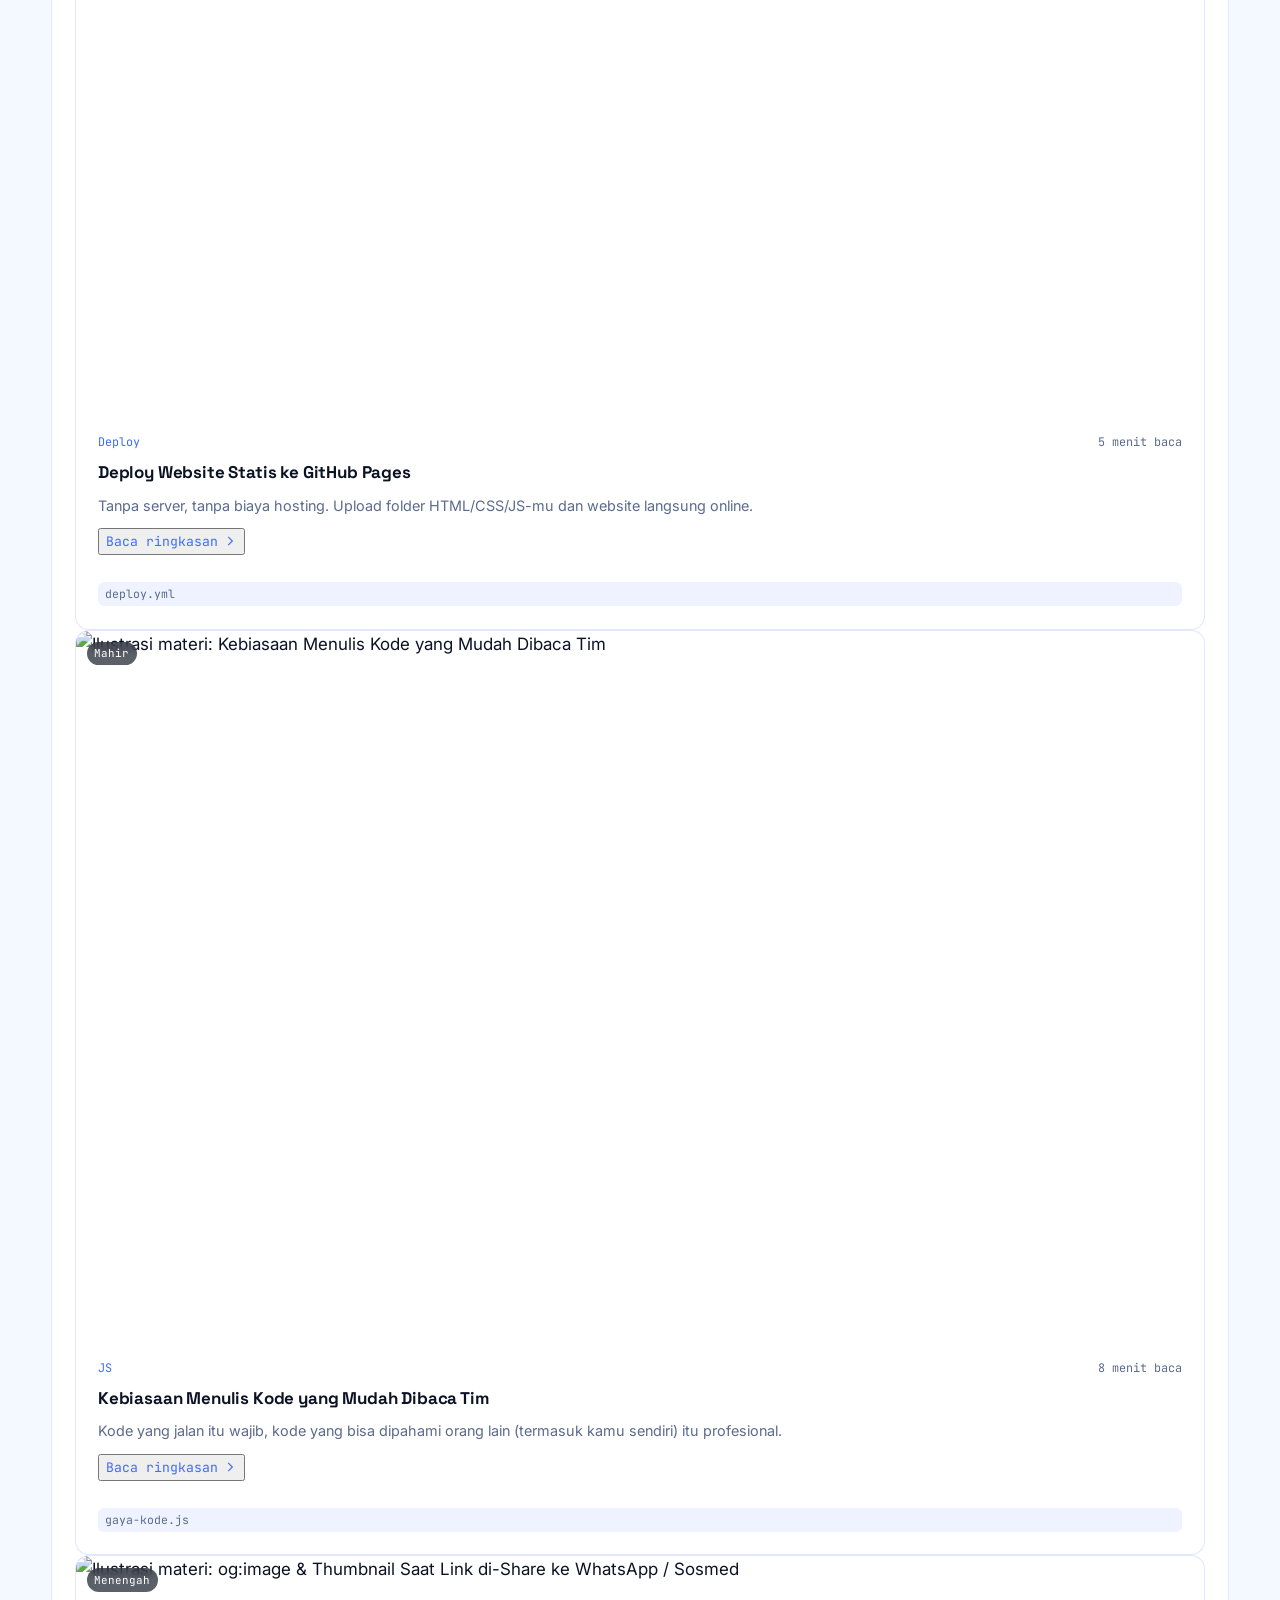
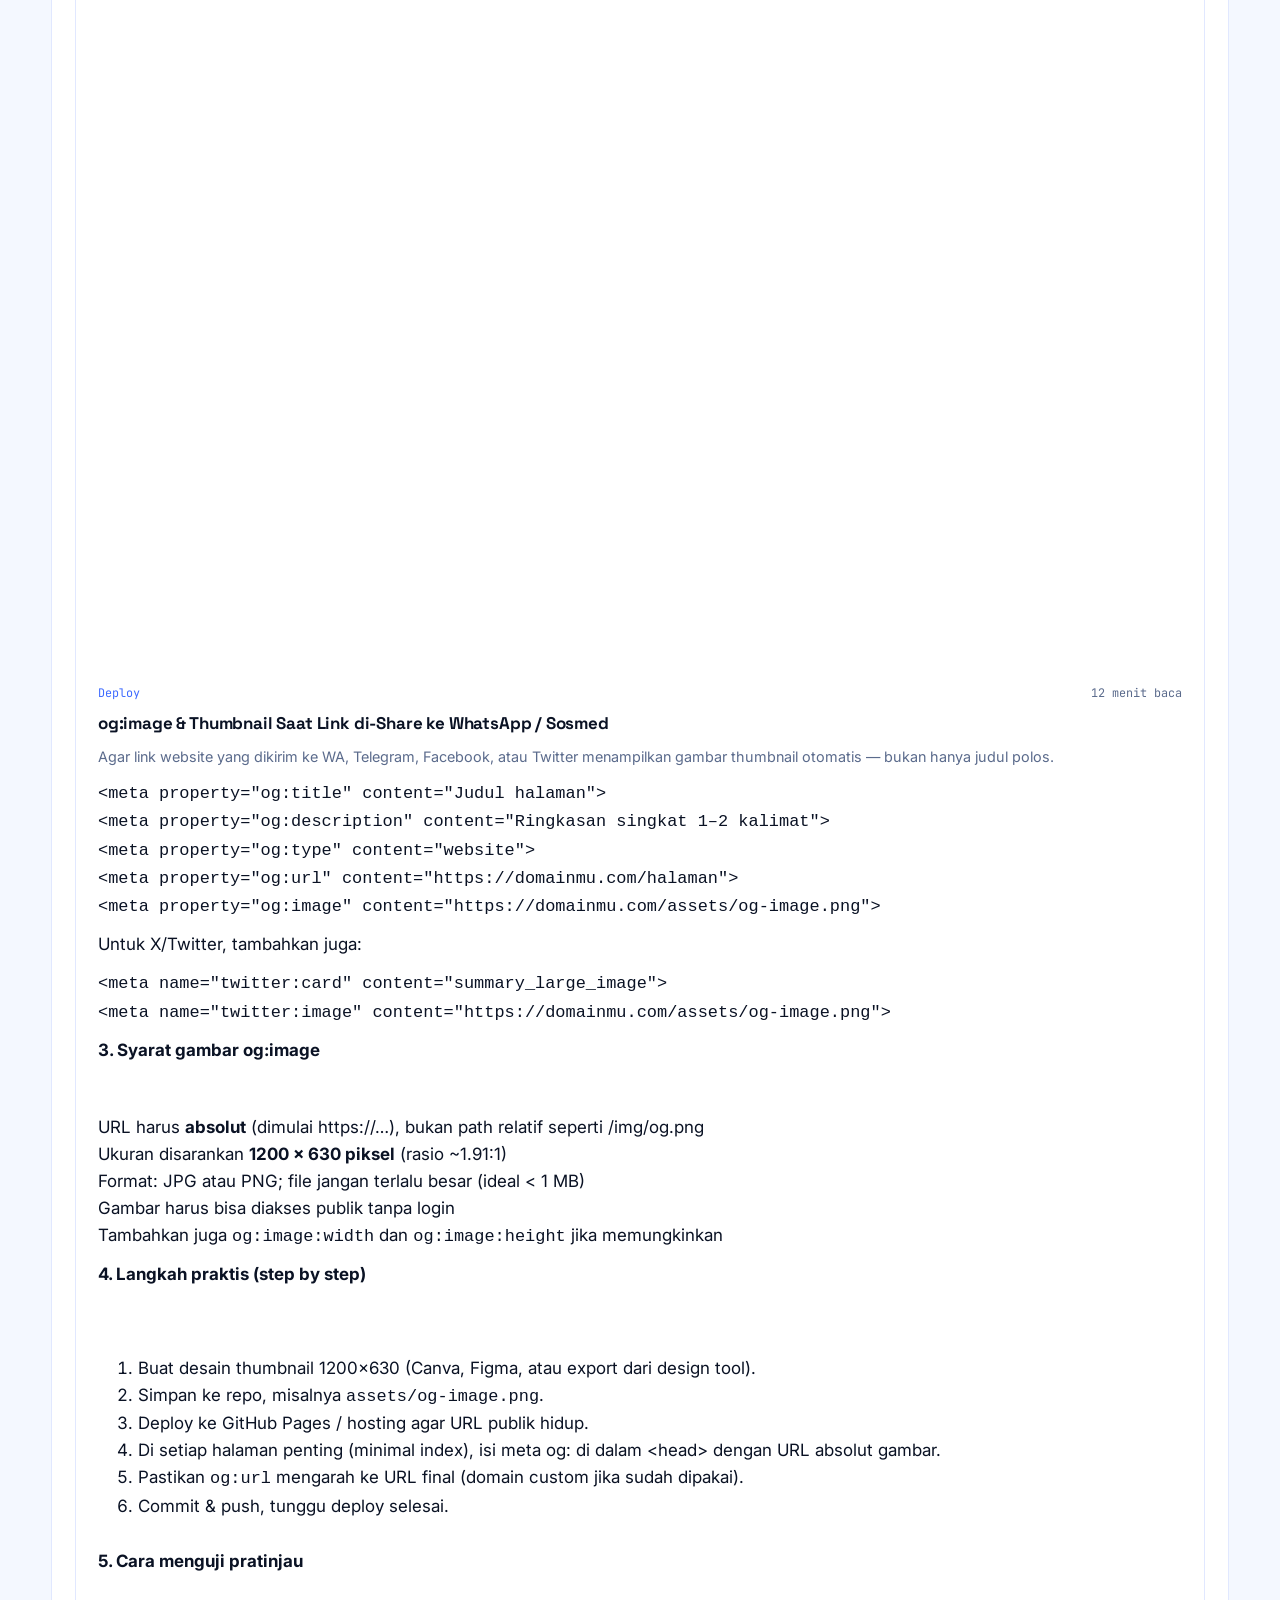
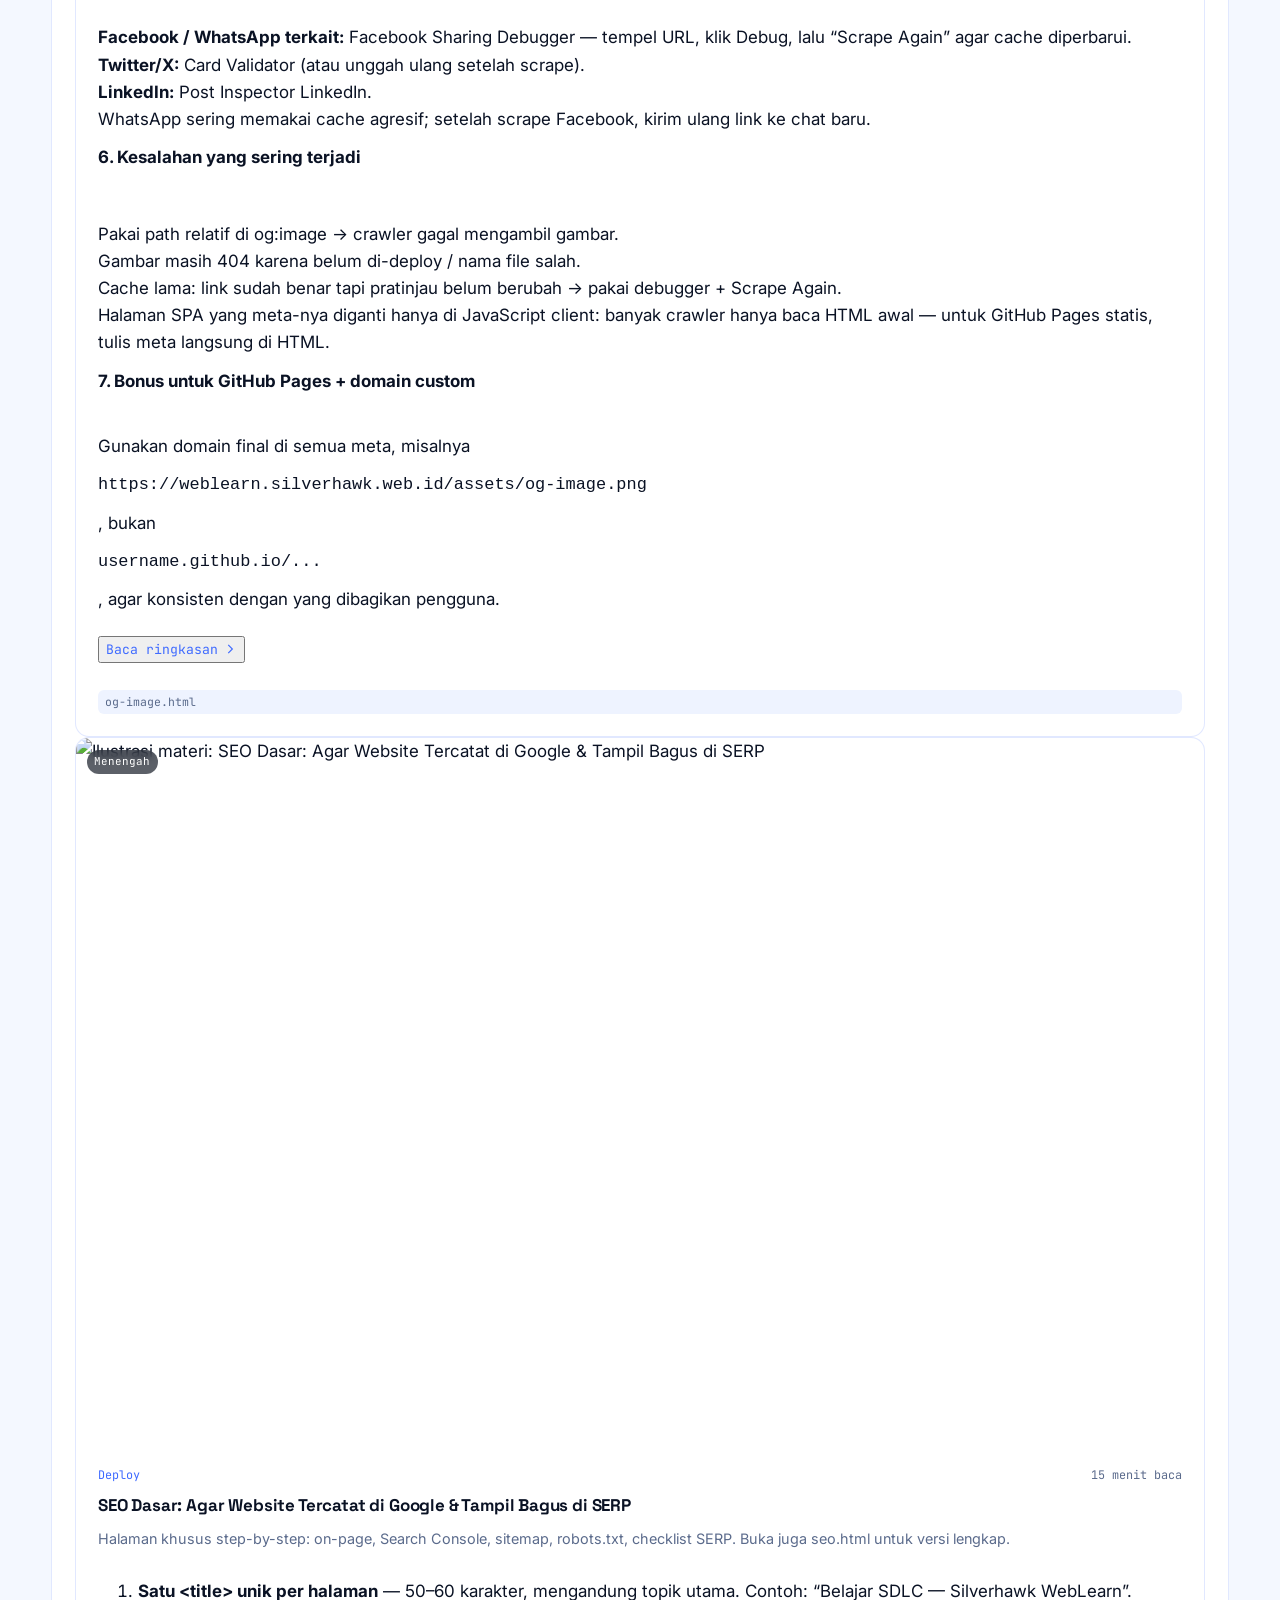
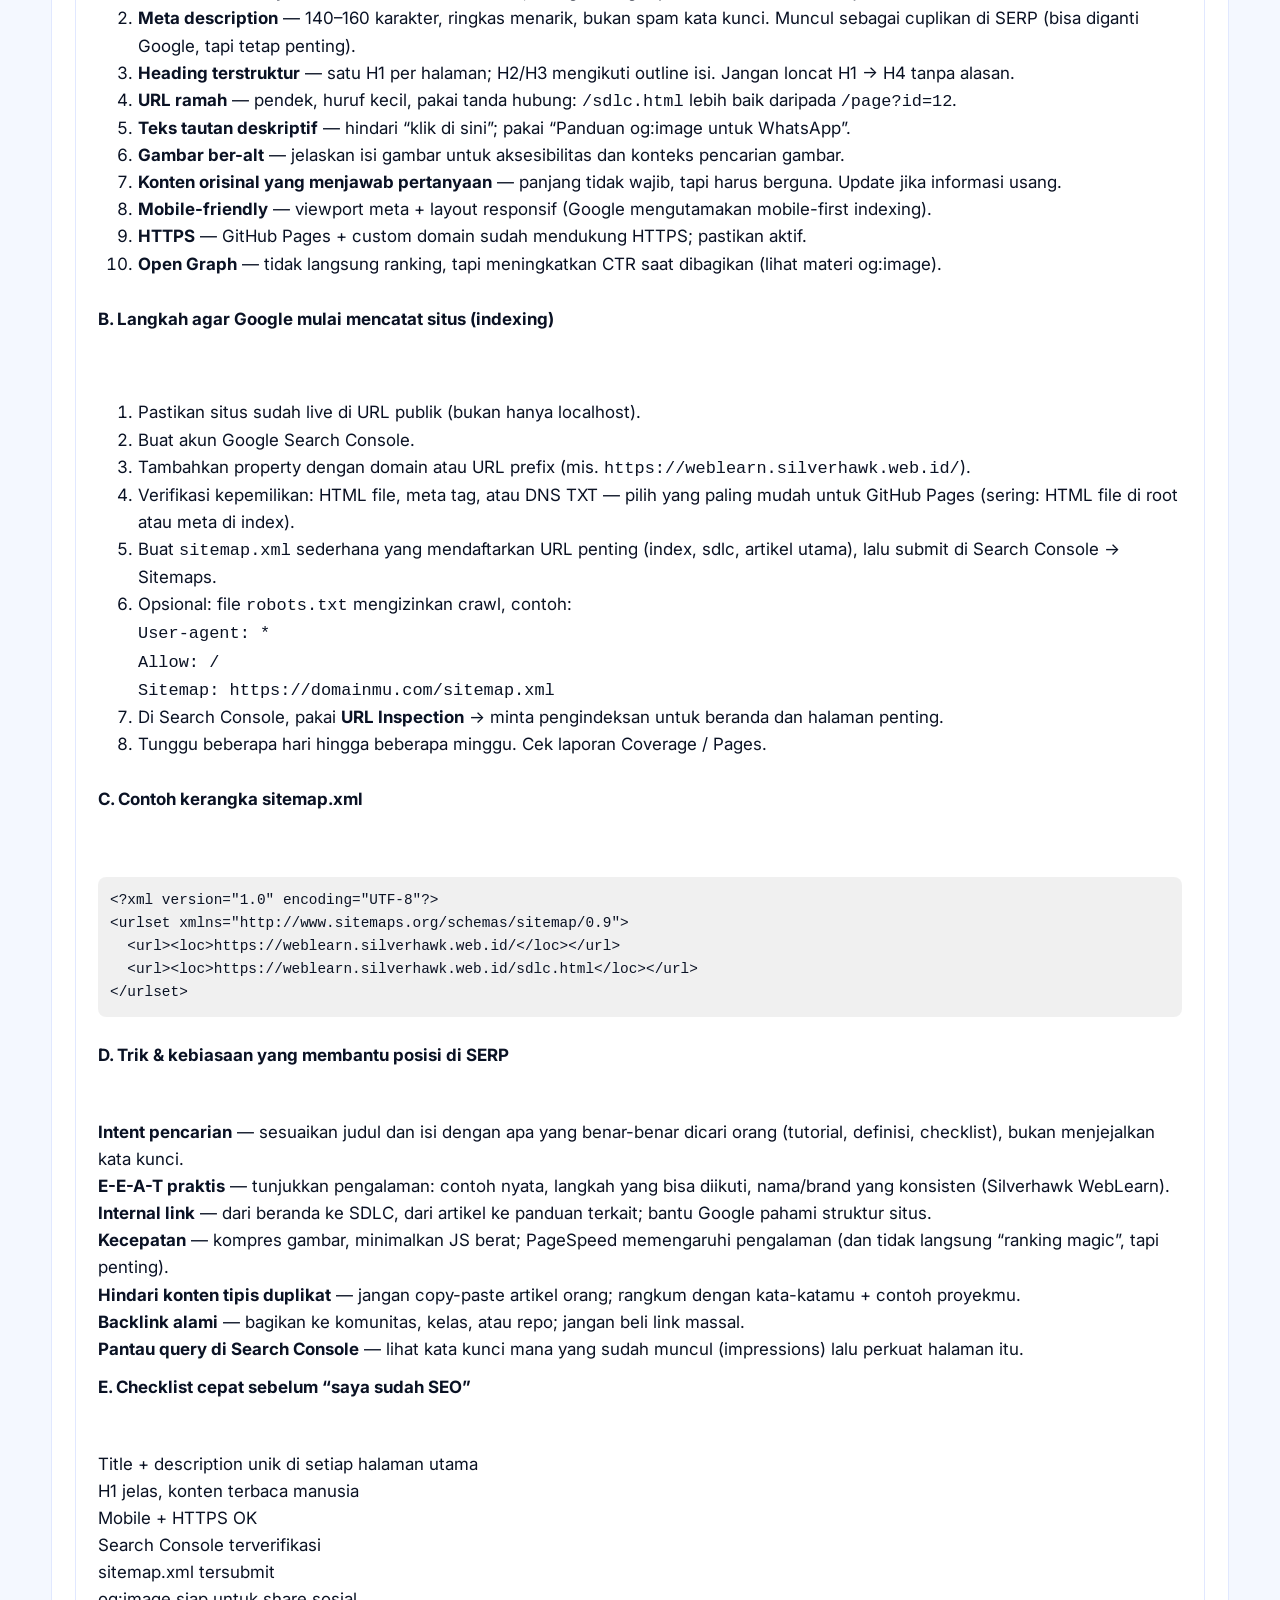
==== commit f974160d: "Add files via upload" ====
--- a/index.html
+++ b/index.html
@@ -39,6 +39,7 @@
       <a href="#video" class="nav-link">Video</a>
       <a href="#materi" class="nav-link">Materi</a>
       <a href="sdlc.html" class="nav-link">SDLC</a>
+      <a href="seo.html" class="nav-link">SEO</a>
       <a href="#roadmap" class="nav-link">Roadmap</a>
       <a href="#komunitas" class="nav-link">Komunitas</a>
       <a href="#faq" class="nav-link">FAQ</a>
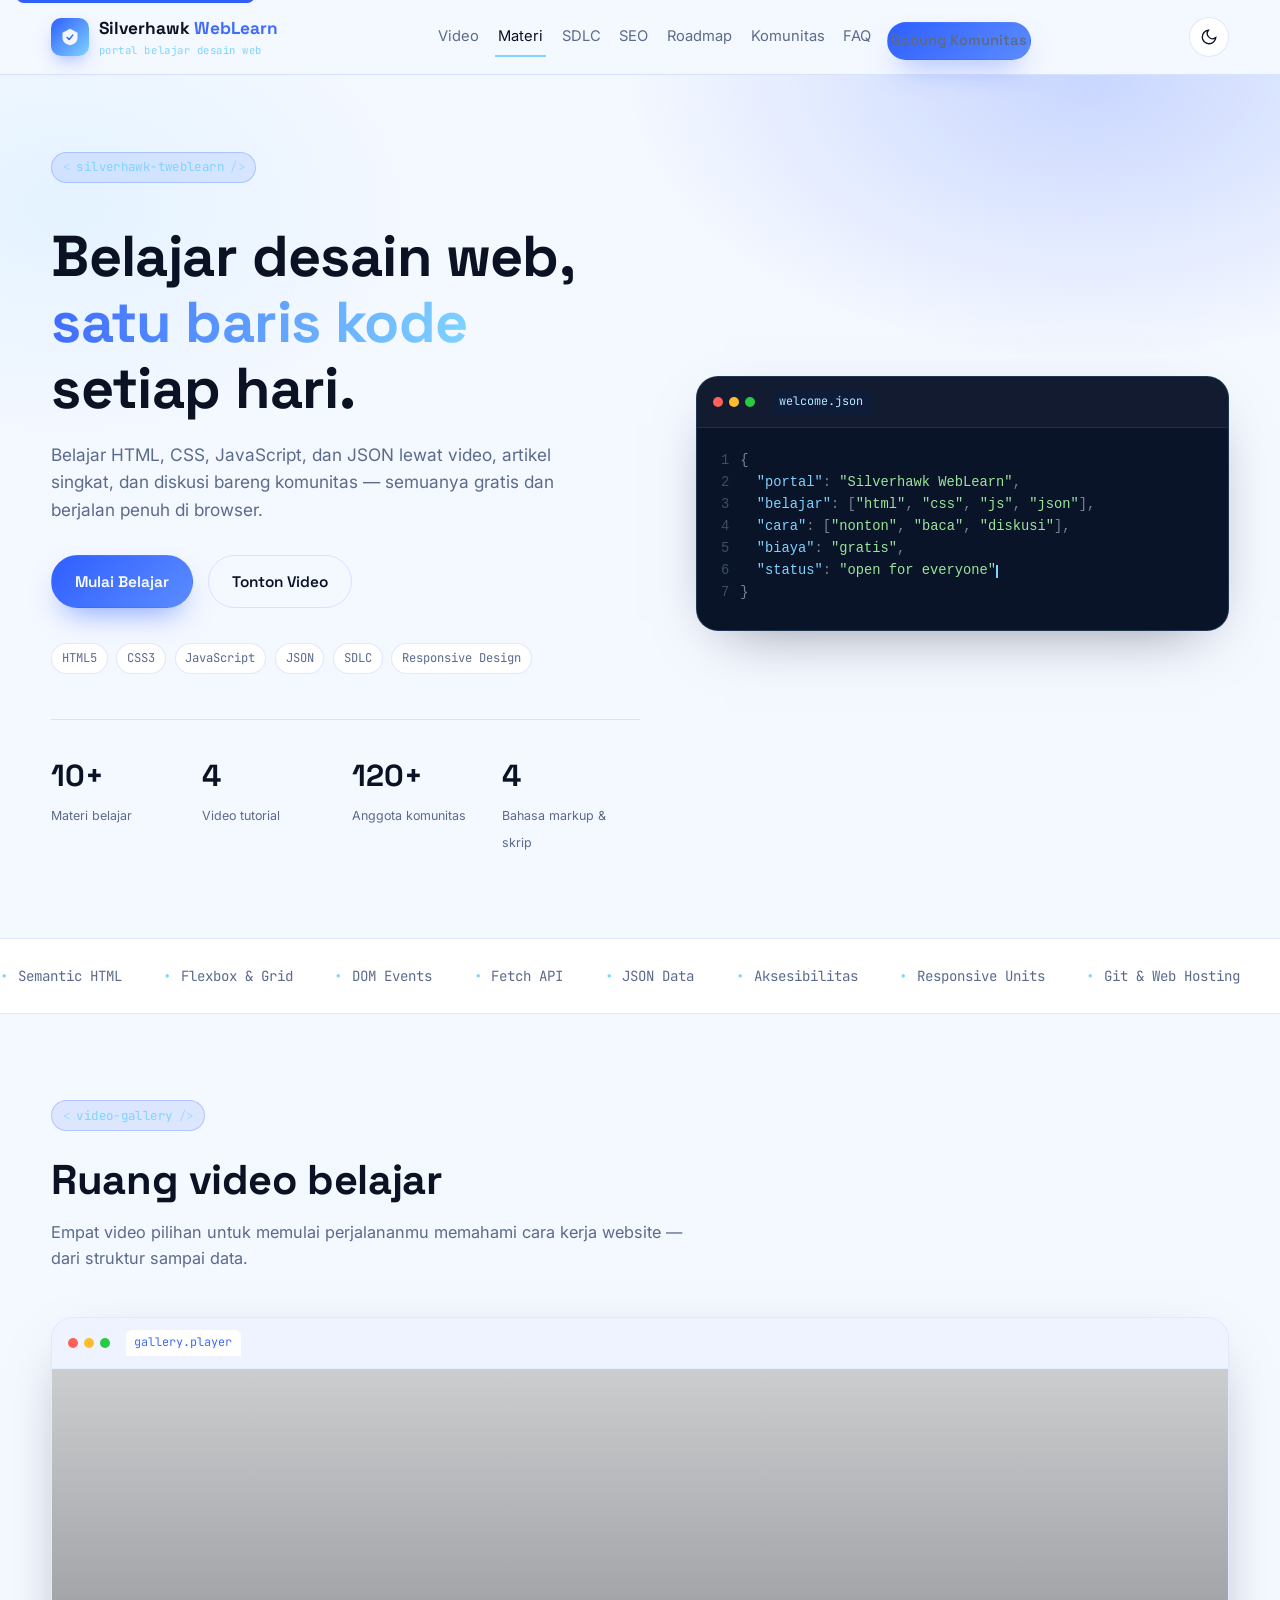
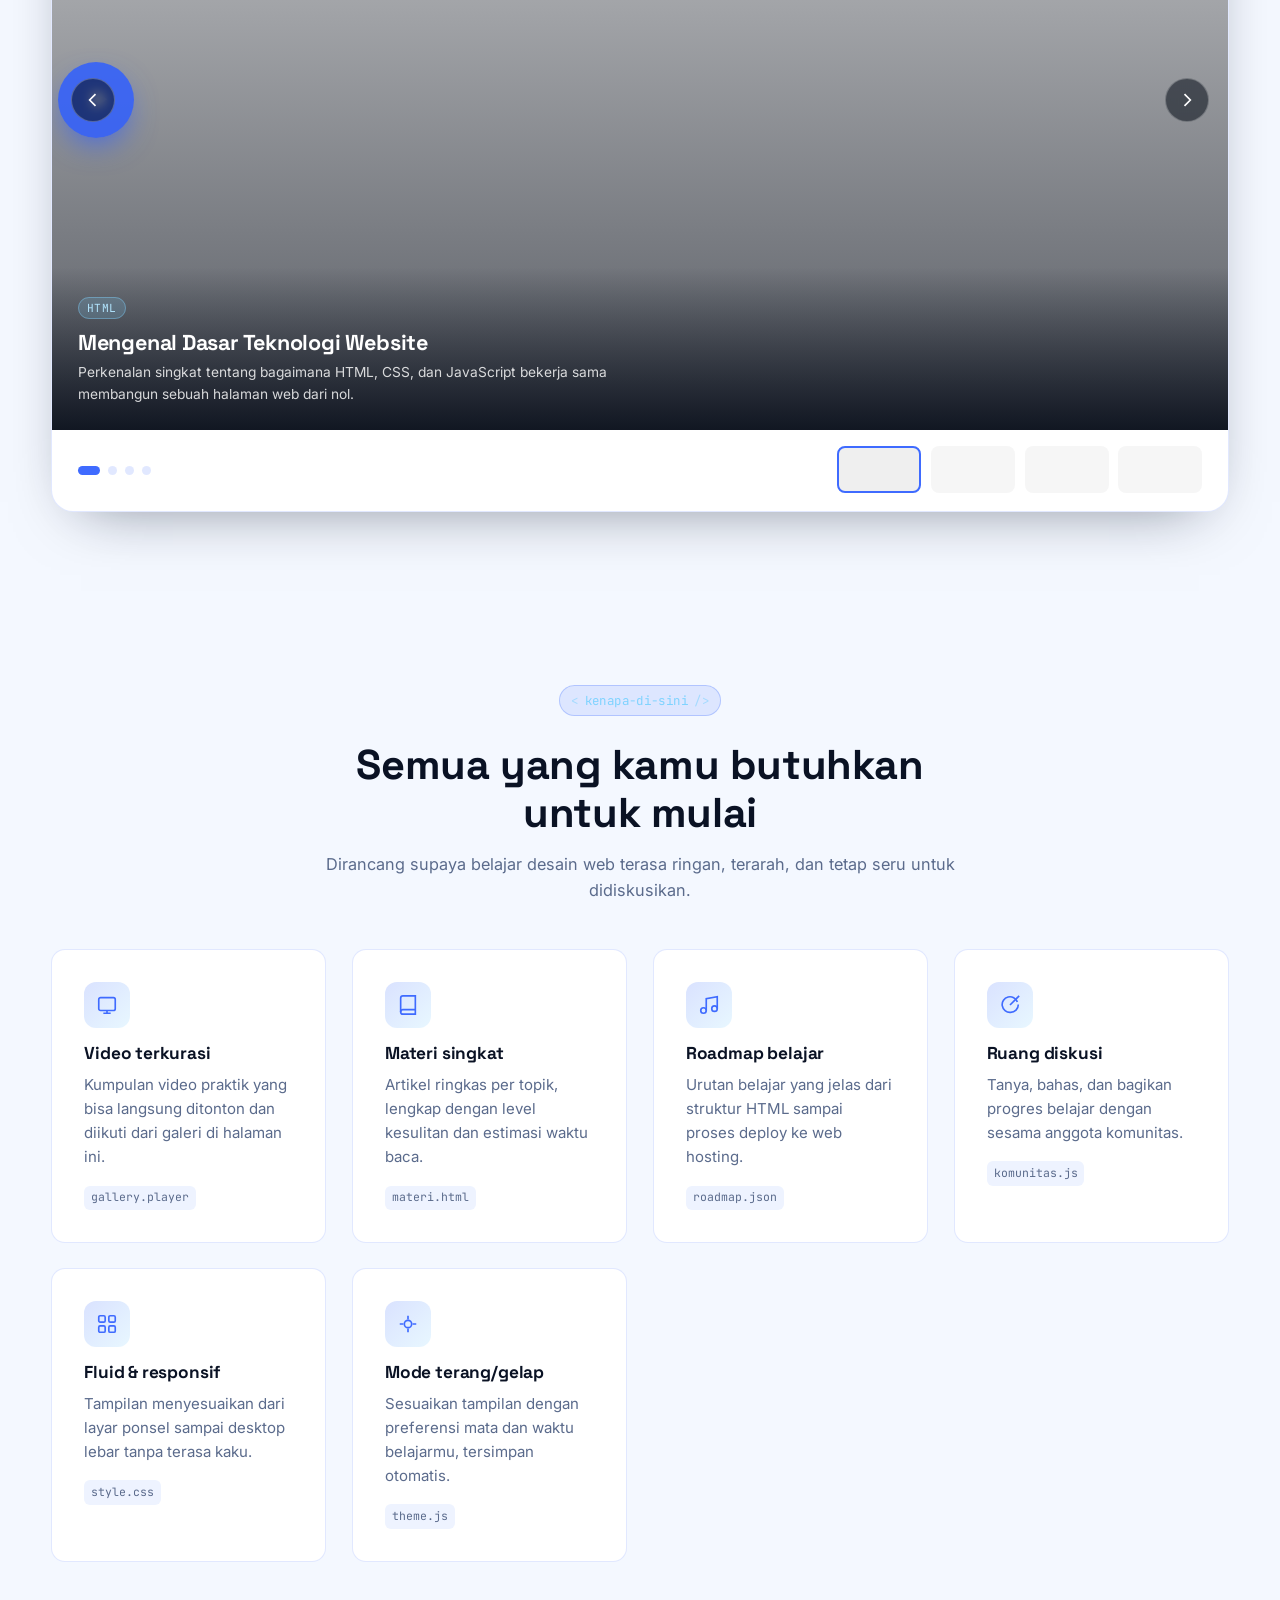
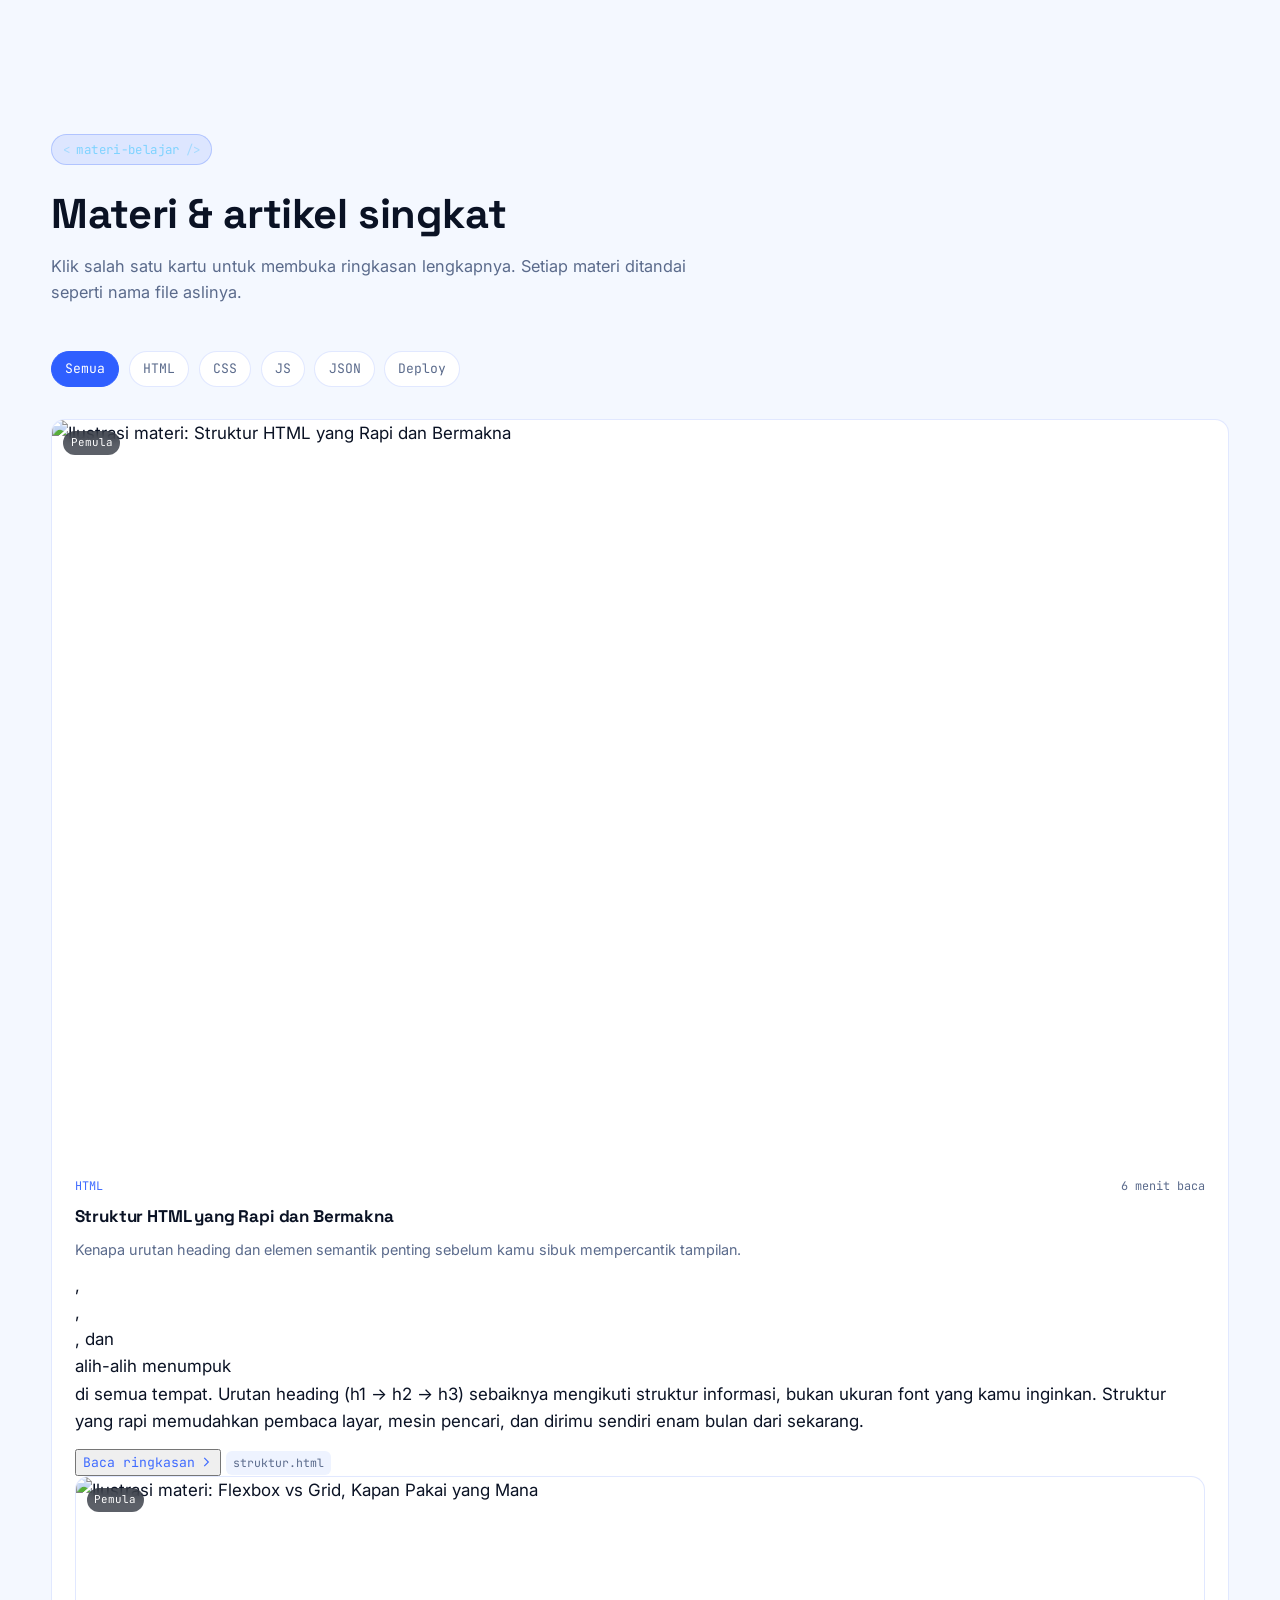
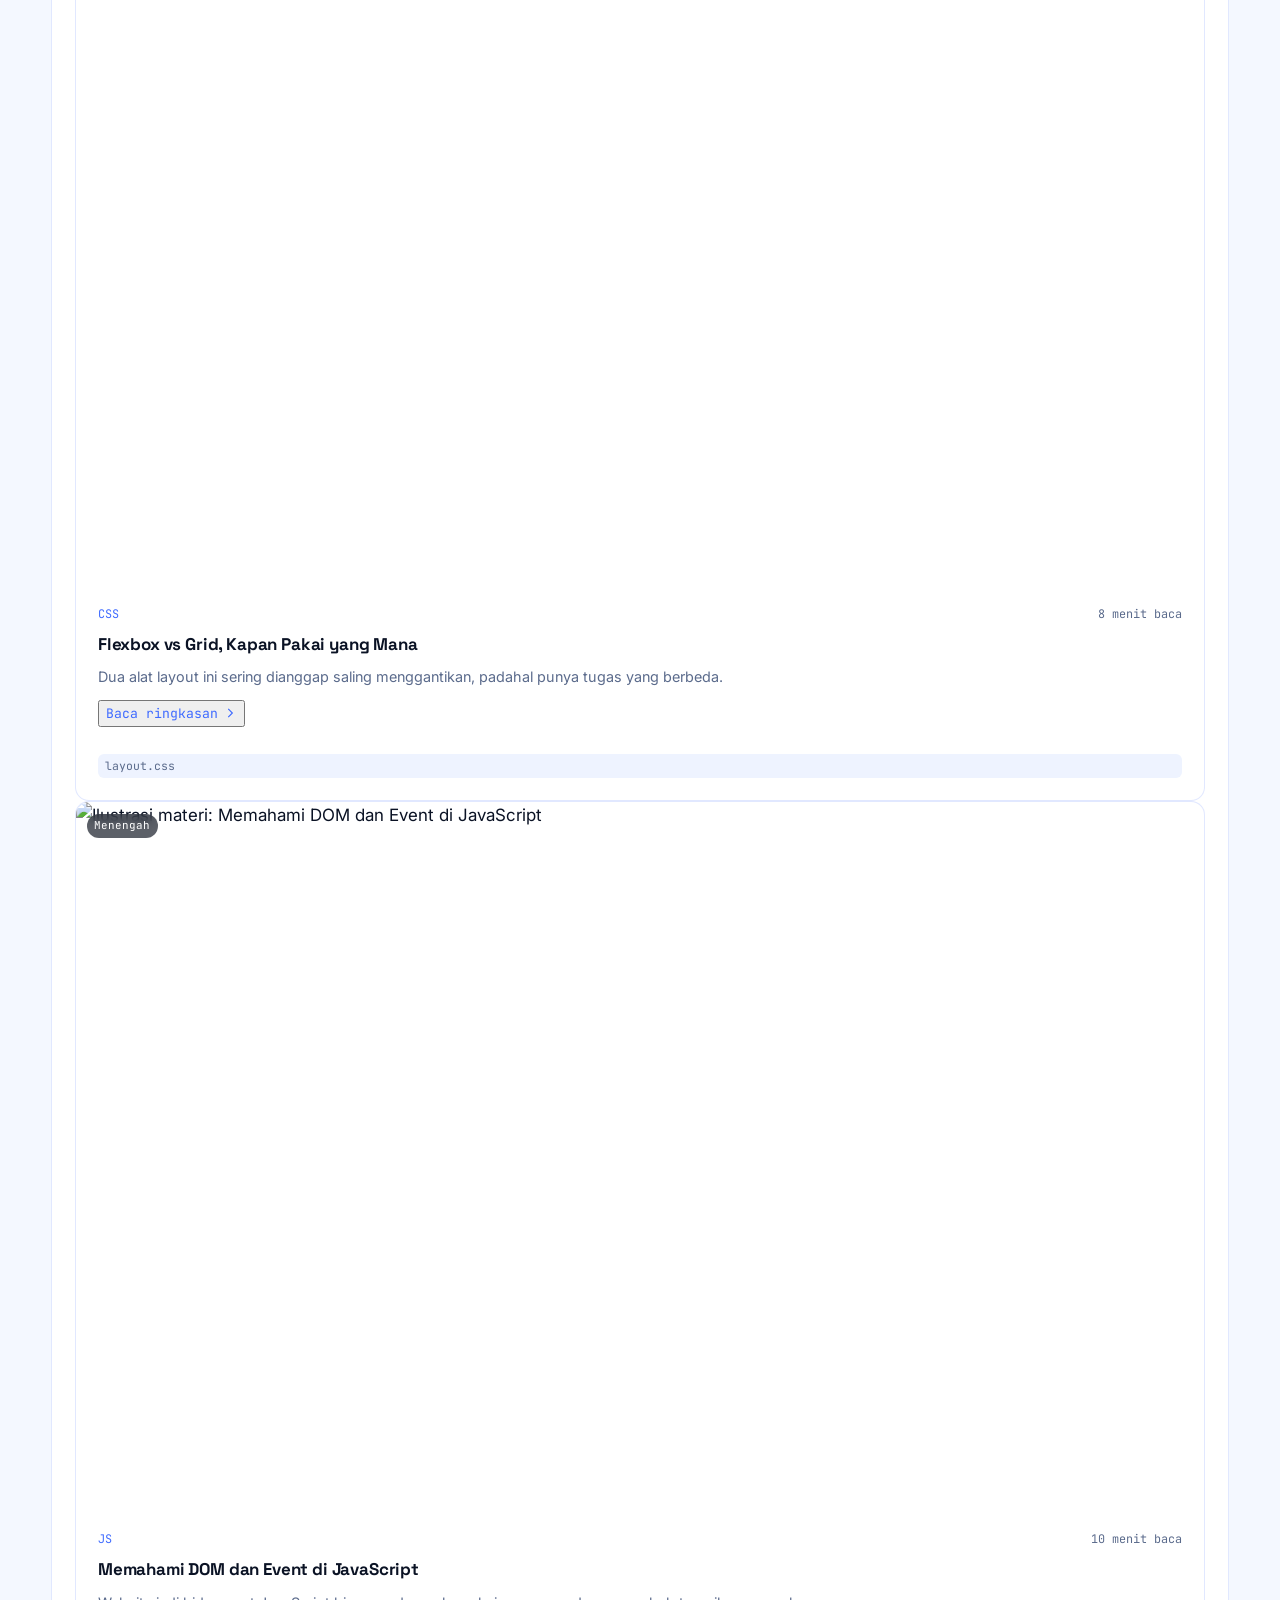
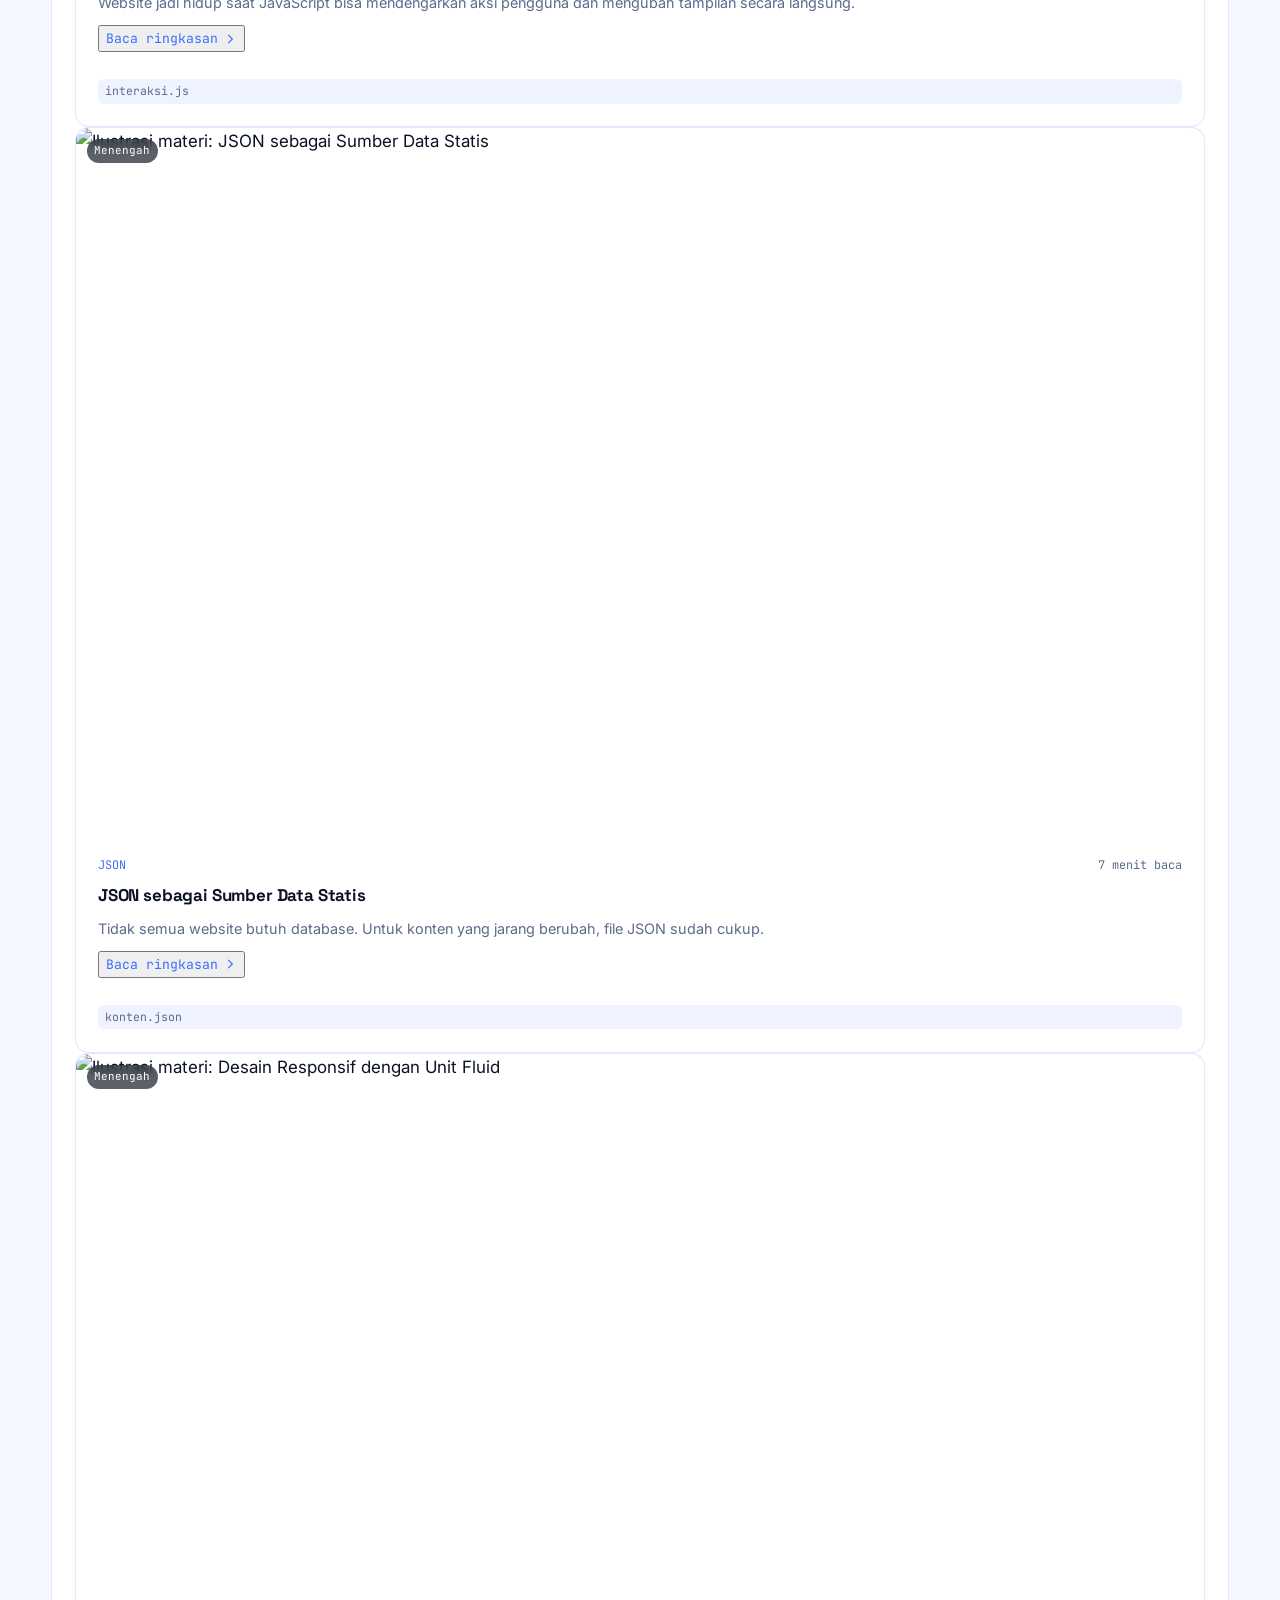
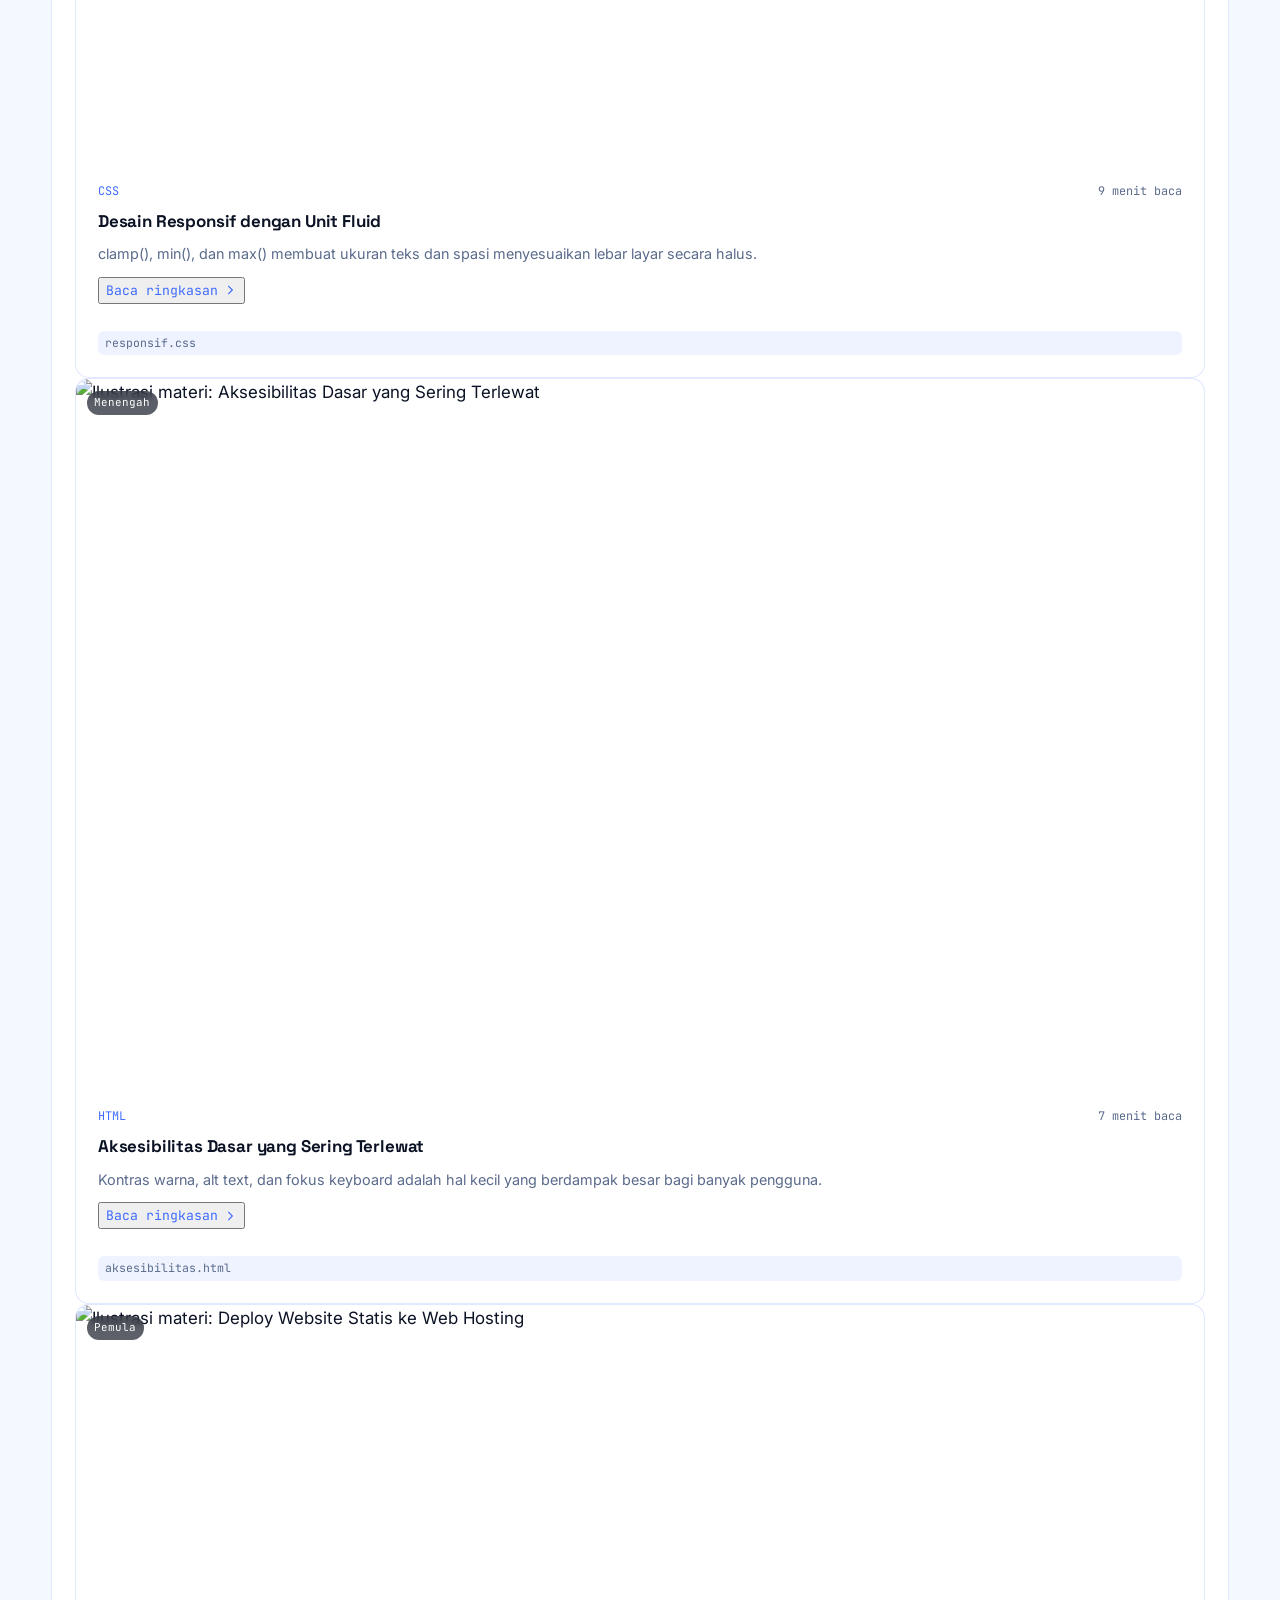
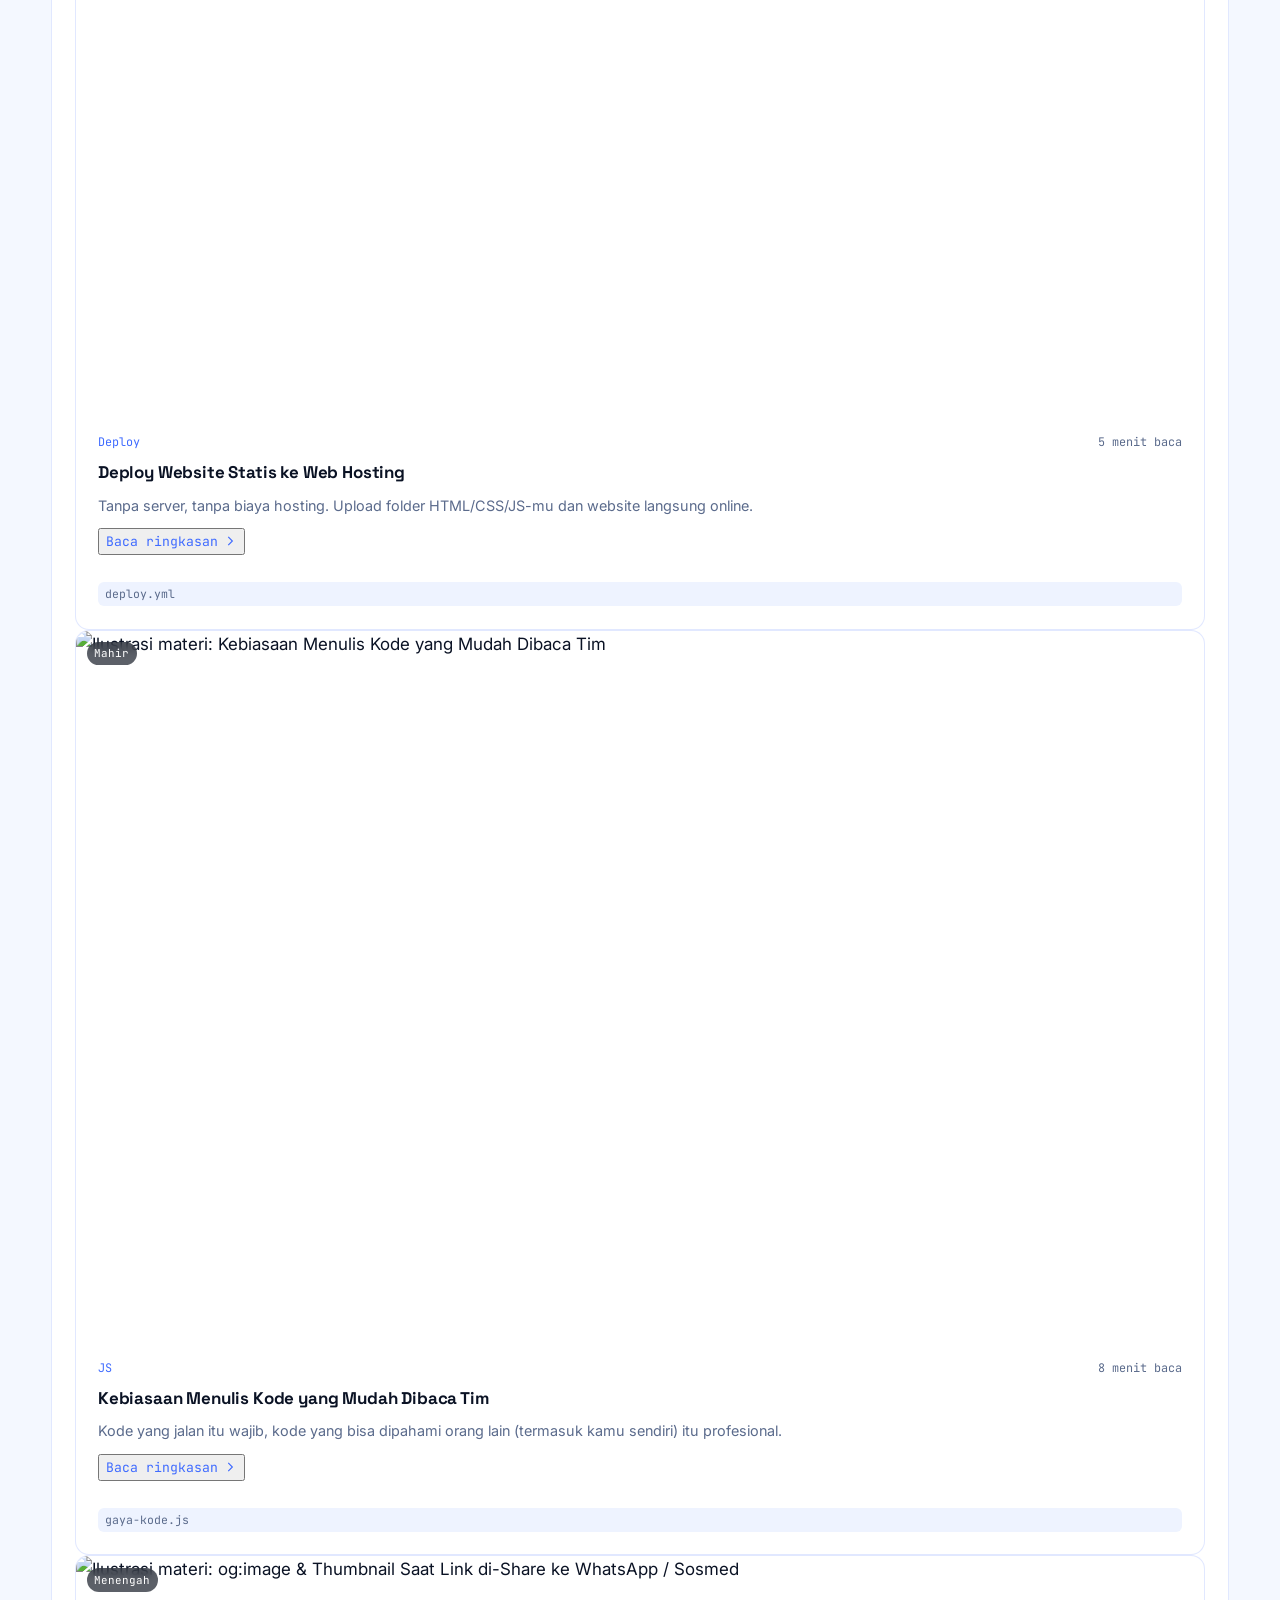
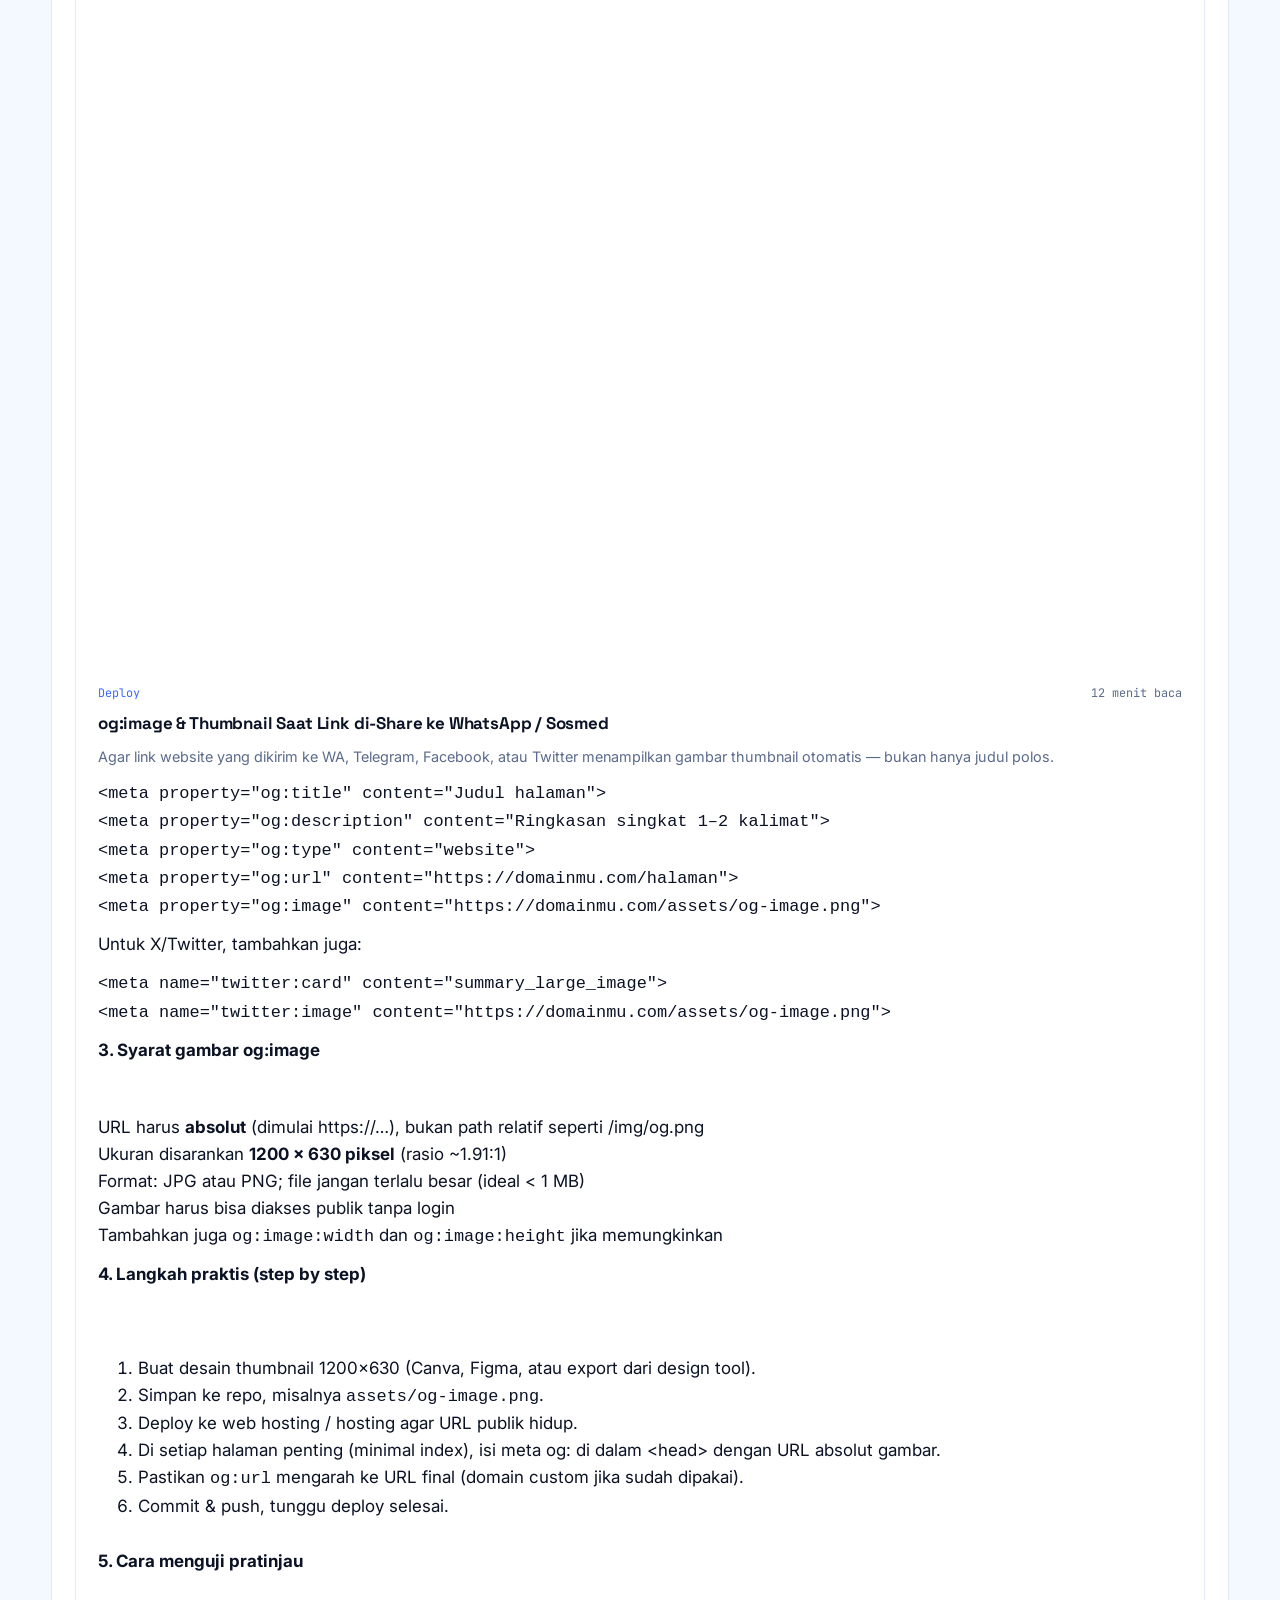
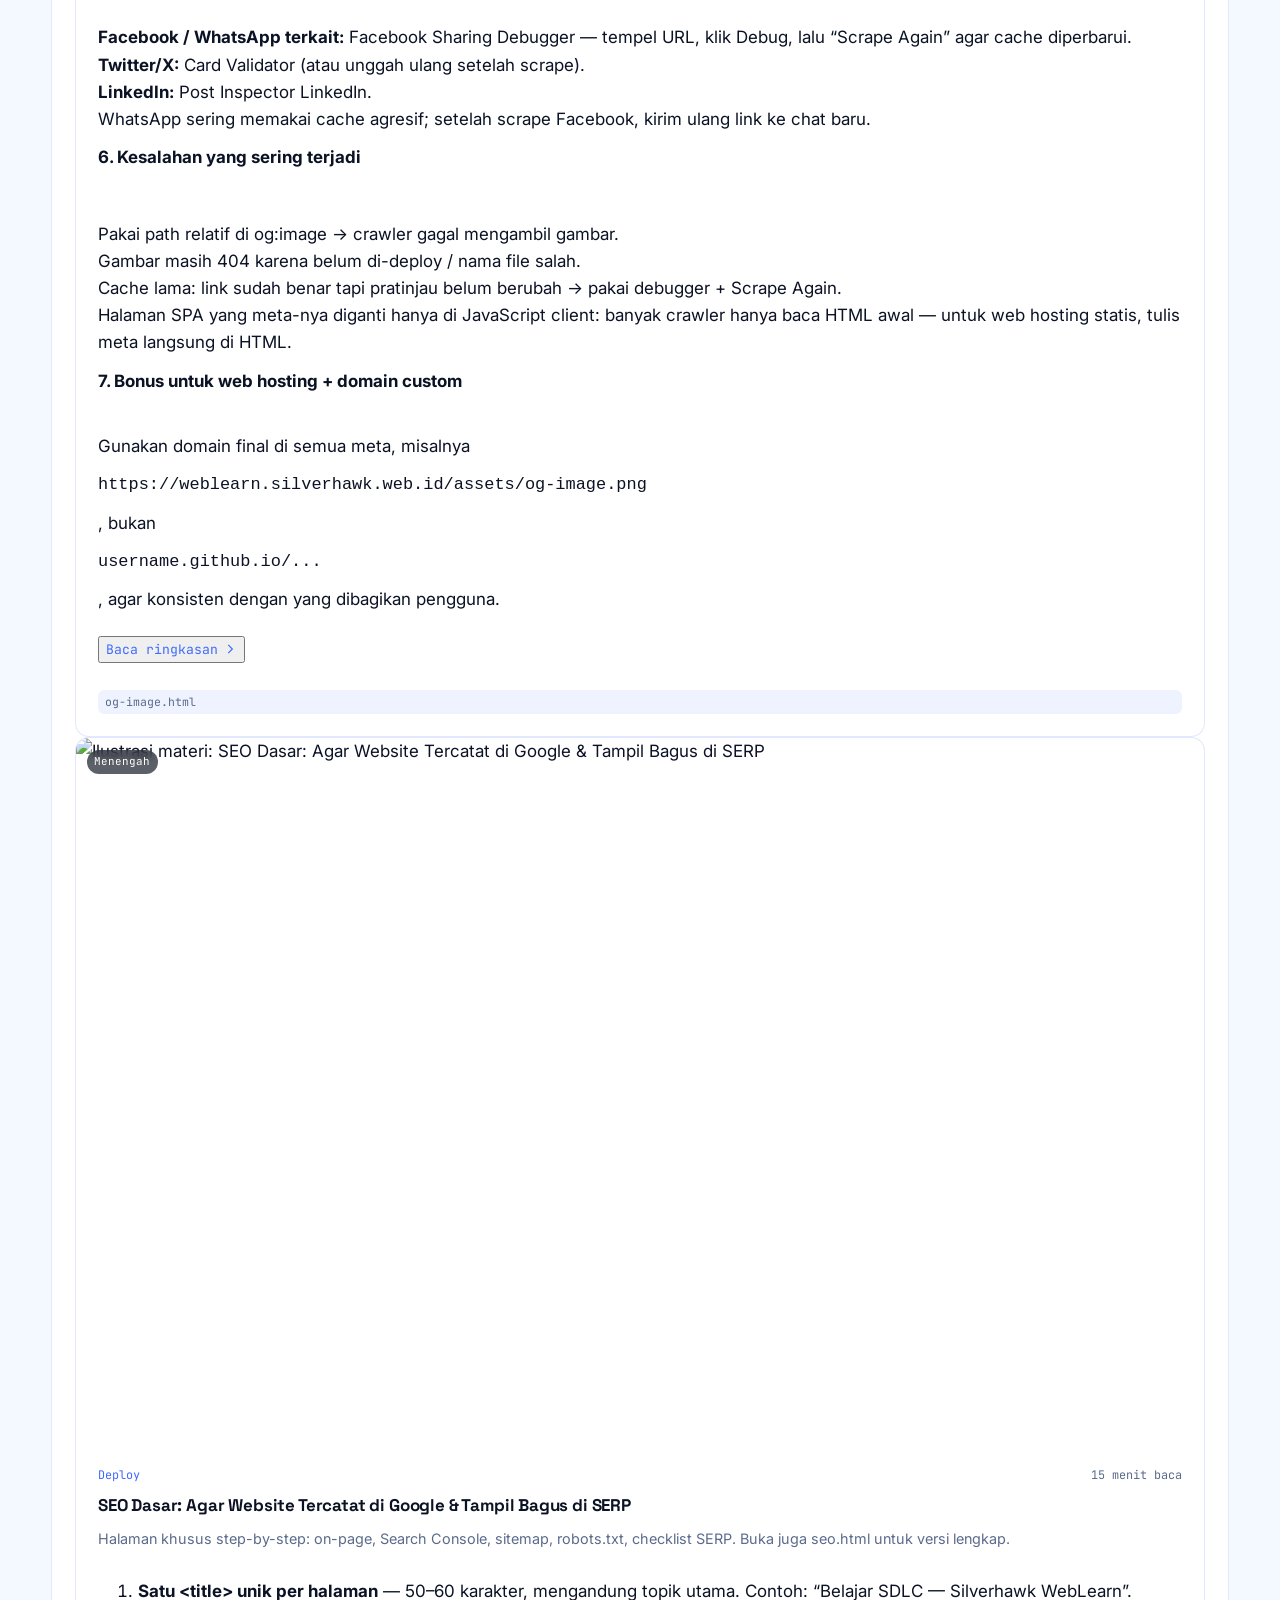
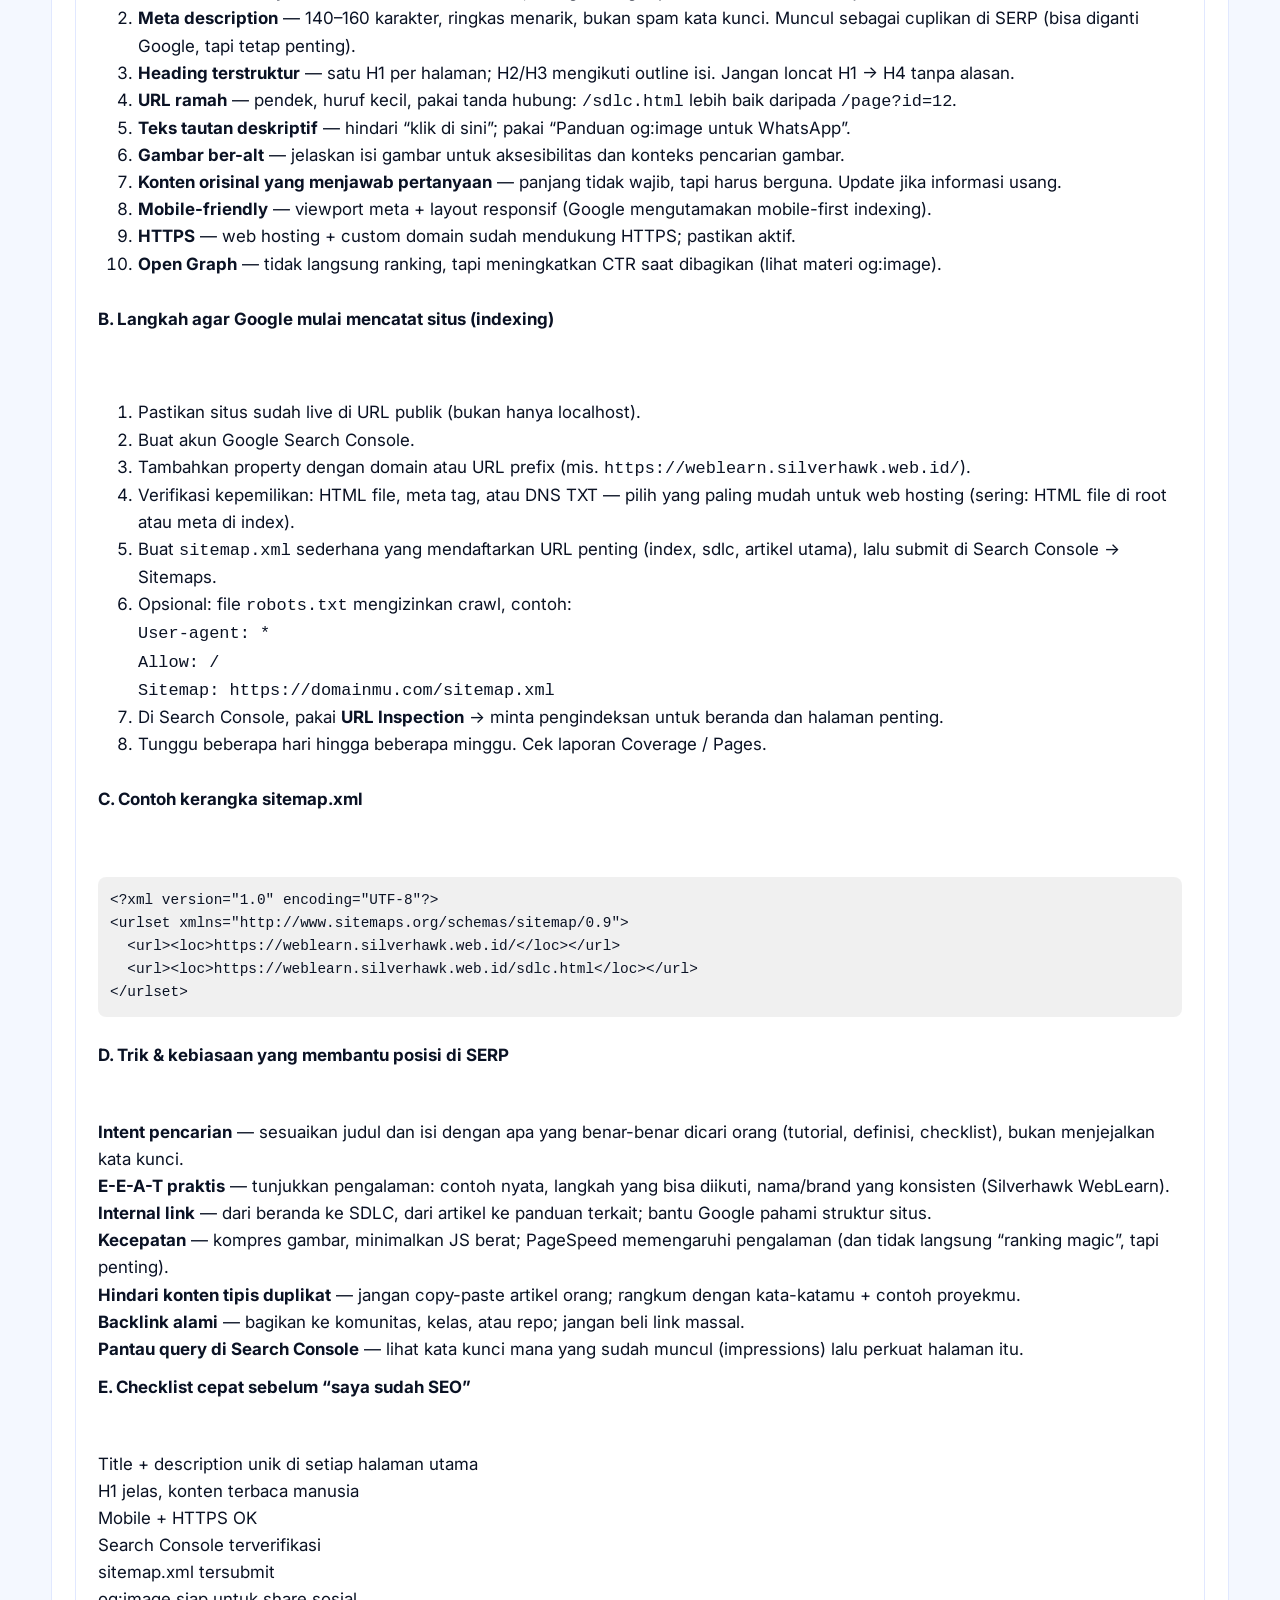
==== commit 2fe05100: "Add files via upload" ====
--- a/index.html
+++ b/index.html
@@ -4,23 +4,36 @@
   <link rel="stylesheet" href="https://silverhawk.web.id/lock/lock.css">
 <meta charset="UTF-8" />
 <meta name="viewport" content="width=device-width, initial-scale=1.0" />
-<title>Silverhawk WebLearn — Portal Belajar & Diskusi Desain Website</title>
-<meta name="description" content="Belajar HTML, CSS, JavaScript, JSON, dan modul SDLC lengkap (halaman terpisah). Portal belajar desain website gratis, terbuka untuk semua level." />
+<title>Silverhawk WebLearn — Portal Belajar Desain Website</title>
+<meta name="description" content="Belajar HTML, CSS, JavaScript, JSON, SDLC, dan SEO lewat materi, video, dan panduan step-by-step. Portal belajar website gratis." />
 <meta name="theme-color" content="#0a1428" />
 <link rel="icon" type="image/svg+xml" href="assets/favicon.svg" />
 
 <!-- Open Graph -->
-<meta property="og:title" content="Silverhawk WebLearn — Portal Belajar Desain Website" />
-<meta property="og:description" content="Kelas video, artikel singkat, roadmap, dan ruang diskusi untuk belajar HTML, CSS, JS, dan JSON." />
-<meta property="og:type" content="website" />
 
 <link rel="preconnect" href="https://fonts.googleapis.com" />
 <link rel="preconnect" href="https://fonts.gstatic.com" crossorigin />
 <link href="https://fonts.googleapis.com/css2?family=Space+Grotesk:wght@500;600;700&family=Inter:wght@400;500;600;700&family=JetBrains+Mono:wght@400;500&display=swap" rel="stylesheet" />
 
 <link rel="stylesheet" href="css/style.css" />
+
+  <link rel="canonical" href="https://weblearn.silverhawk.web.id/" />
+  <meta property="og:type" content="website" />
+  <meta property="og:site_name" content="Silverhawk WebLearn" />
+  <meta property="og:title" content="Silverhawk WebLearn — Portal Belajar Desain Website" />
+  <meta property="og:description" content="Belajar HTML, CSS, JavaScript, JSON, SDLC, dan SEO lewat materi, video, dan panduan step-by-step. Portal belajar website gratis." />
+  <meta property="og:url" content="https://weblearn.silverhawk.web.id/" />
+  <meta property="og:image" content="https://weblearn.silverhawk.web.id/assets/og-image.png" />
+  <meta property="og:image:width" content="1200" />
+  <meta property="og:image:height" content="630" />
+  <meta property="og:image:alt" content="Silverhawk WebLearn — Portal Belajar Desain Website" />
+  <meta property="og:locale" content="id_ID" />
+  <meta name="twitter:card" content="summary_large_image" />
+  <meta name="twitter:title" content="Silverhawk WebLearn — Portal Belajar Desain Website" />
+  <meta name="twitter:description" content="Belajar HTML, CSS, JavaScript, JSON, SDLC, dan SEO lewat materi, video, dan panduan step-by-step. Portal belajar website gratis." />
+  <meta name="twitter:image" content="https://weblearn.silverhawk.web.id/assets/og-image.png" />
 </head>
-<body data-theme="dark">
+<body data-theme="dark" data-shlock-mode="ultimate" data-shlock-brand="Silverhawk WebLearn" data-shlock-domain="weblearn.silverhawk.web.id,silverhawk.web.id,localhost,127.0.0.1">
 
 <a class="skip-link" href="#main">Lompat ke konten utama</a>
 <div class="progress-bar" id="progressBar"></div>
@@ -58,7 +71,7 @@
   </div>
 </header>
 
-<main id="main">
+<main id="main" class="allow-copy">
   <!-- ============ HERO ============ -->
   <section class="hero" id="top">
     <div class="container hero-grid">
@@ -102,7 +115,7 @@
   <!-- ============ MARQUEE ============ -->
   <div class="marquee-wrap">
     <div class="marquee-track" id="marqueeTrack">
-      <span>Semantic HTML</span><span>Flexbox &amp; Grid</span><span>DOM Events</span><span>Fetch API</span><span>JSON Data</span><span>Aksesibilitas</span><span>Responsive Units</span><span>Git &amp; GitHub Pages</span>
+      <span>Semantic HTML</span><span>Flexbox &amp; Grid</span><span>DOM Events</span><span>Fetch API</span><span>JSON Data</span><span>Aksesibilitas</span><span>Responsive Units</span><span>Git &amp; Web Hosting</span>
     </div>
   </div>
 
@@ -166,7 +179,7 @@
         <div class="feature-card" data-reveal>
           <div class="feature-icon"><svg viewBox="0 0 24 24" fill="none" stroke="currentColor" stroke-width="1.8"><path d="M9 18V5l12-2v13"/><circle cx="6" cy="18" r="3"/><circle cx="18" cy="16" r="3"/></svg></div>
           <h3>Roadmap belajar</h3>
-          <p>Urutan belajar yang jelas dari struktur HTML sampai proses deploy ke GitHub Pages.</p>
+          <p>Urutan belajar yang jelas dari struktur HTML sampai proses deploy ke web hosting.</p>
           <span class="file-badge">roadmap.json</span>
         </div>
         <div class="feature-card" data-reveal>
@@ -394,7 +407,7 @@
     <div class="footer-bottom">
       <span>© <span id="year"></span> Silverhawk WebLearn. Dibuat untuk belajar bersama.</span>
       <div class="footer-badges">
-        <span>HTML5</span><span>CSS3</span><span>JS</span><span>JSON</span><span>GitHub Pages ready</span>
+        <span>HTML5</span><span>CSS3</span><span>JS</span><span>JSON</span><span>Siap di-hosting</span>
       </div>
     </div>
   </div>
@@ -419,11 +432,12 @@
 </script>
 <script src="js/main.js"></script>
 <div style="text-align:center;padding:16px;display:flex;gap:18px;justify-content:center;flex-wrap:wrap">
-  <a href="panduan/dns-github-pages.html">📘 Panduan DNS → GitHub Pages</a>
+  <a href="panduan/dns-github-pages.html">📘 Panduan DNS → Web Hosting</a>
   <a href="panduan/supabase-github-pages.html">🔗 Panduan Supabase + alternatif gratis</a>
   <a href="panduan/git-rollback-maju.html">⏪ Panduan rollback &amp; maju lagi (Git)</a>
 </div>
   <script src="https://silverhawk.web.id/lock/lock.js"></script>
+<script src="js/shlock-allow-copy.js"></script>
 
 </body>
 </html>
--- a/css/style.css
+++ b/css/style.css
@@ -1287,3 +1287,17 @@
 }
 
 .muted { color: var(--text-muted, #94a3b8); font-size: 0.9rem; }
+
+
+/* ===== Izinkan salin teks pelajaran (override anti-select visual) ===== */
+main.allow-copy,
+.allow-copy,
+.doc-preview-rich,
+.guide-narrow,
+.stage-detail,
+.article-body,
+.article-card .full,
+pre, code, .code-block {
+  -webkit-user-select: text !important;
+  user-select: text !important;
+}
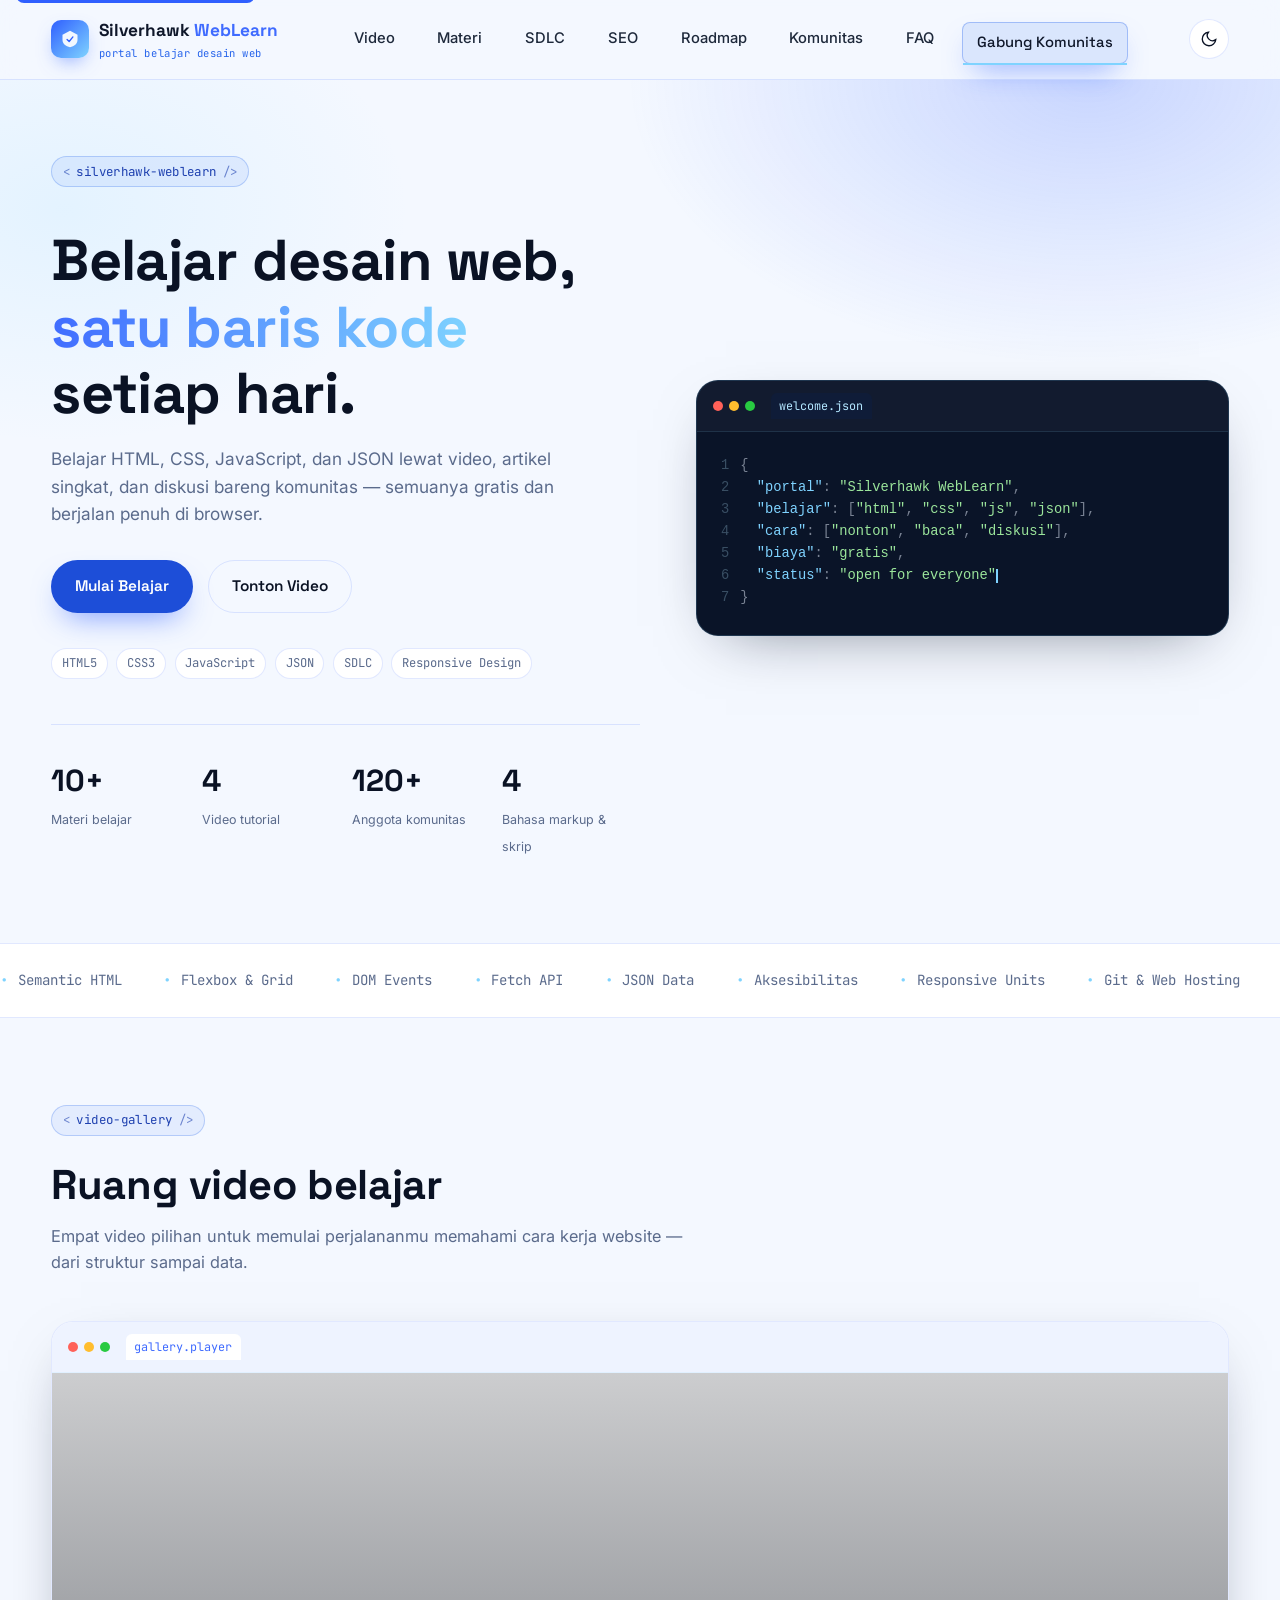
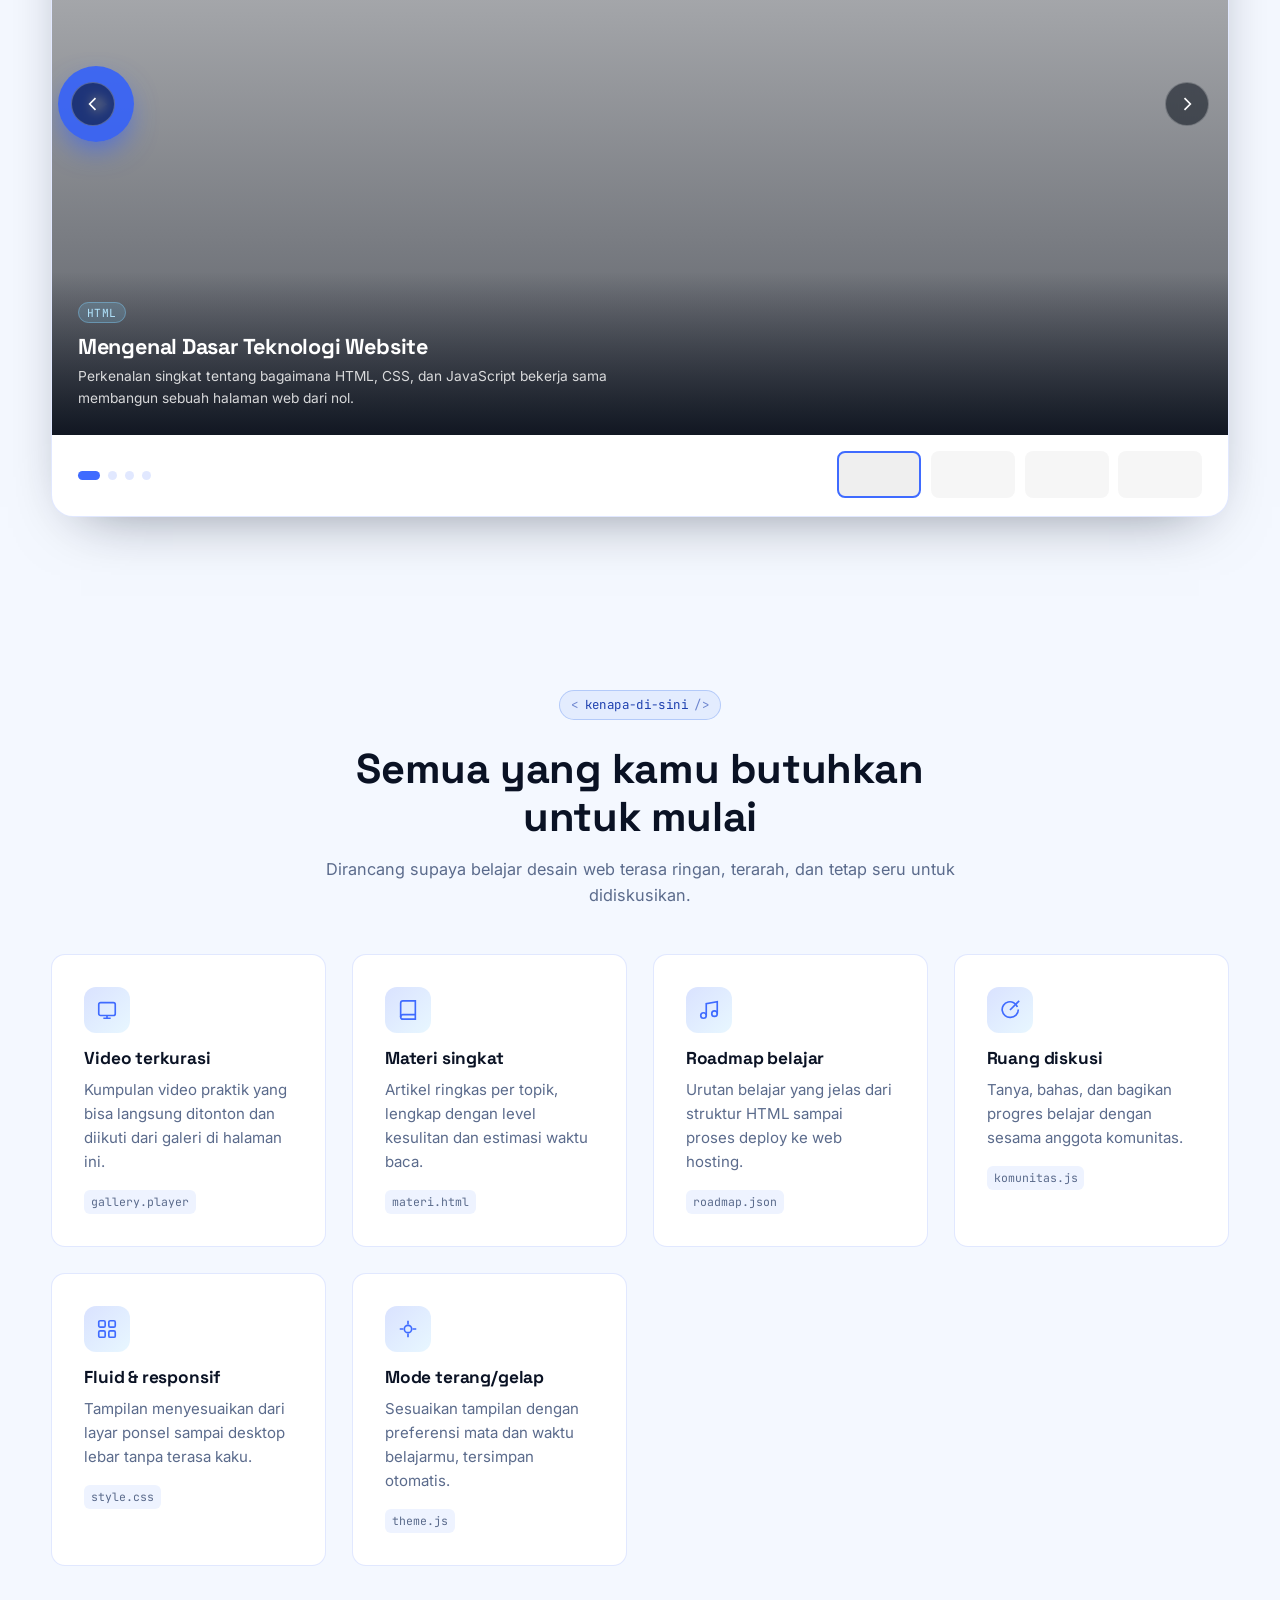
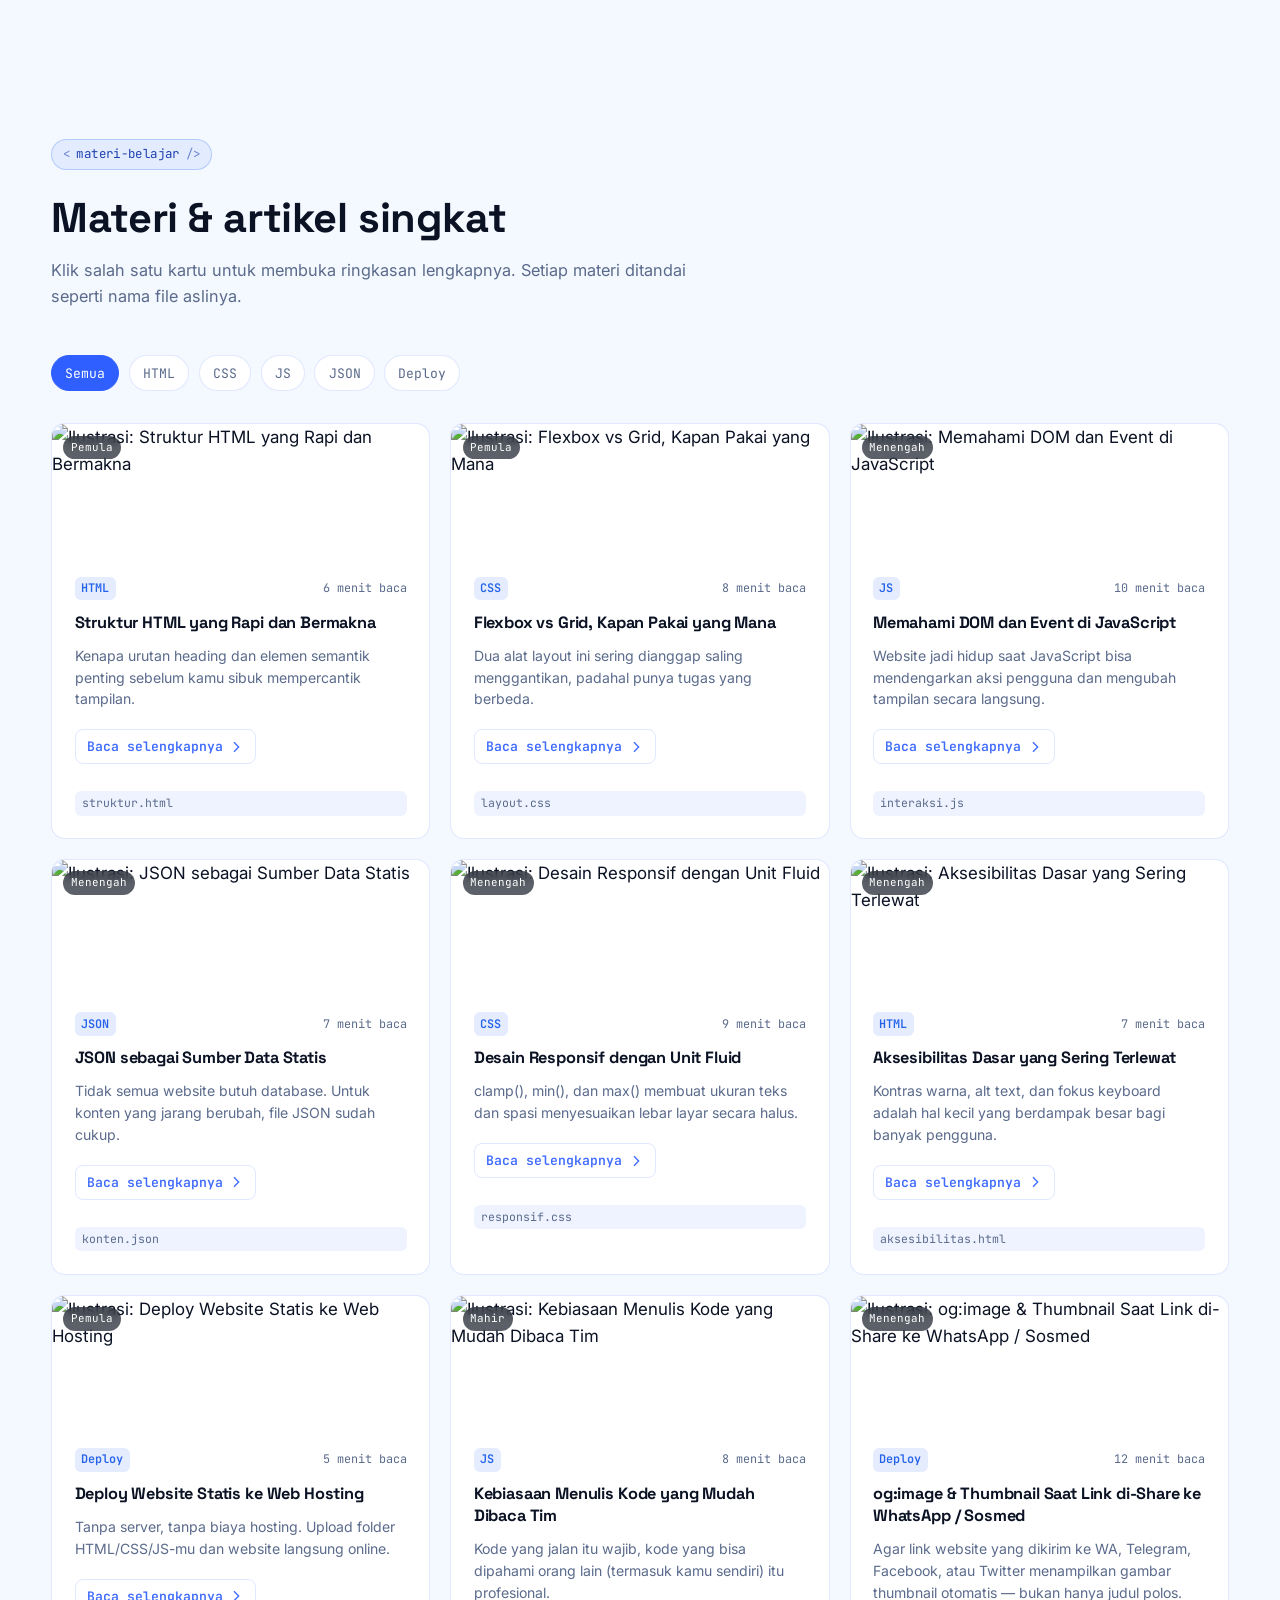
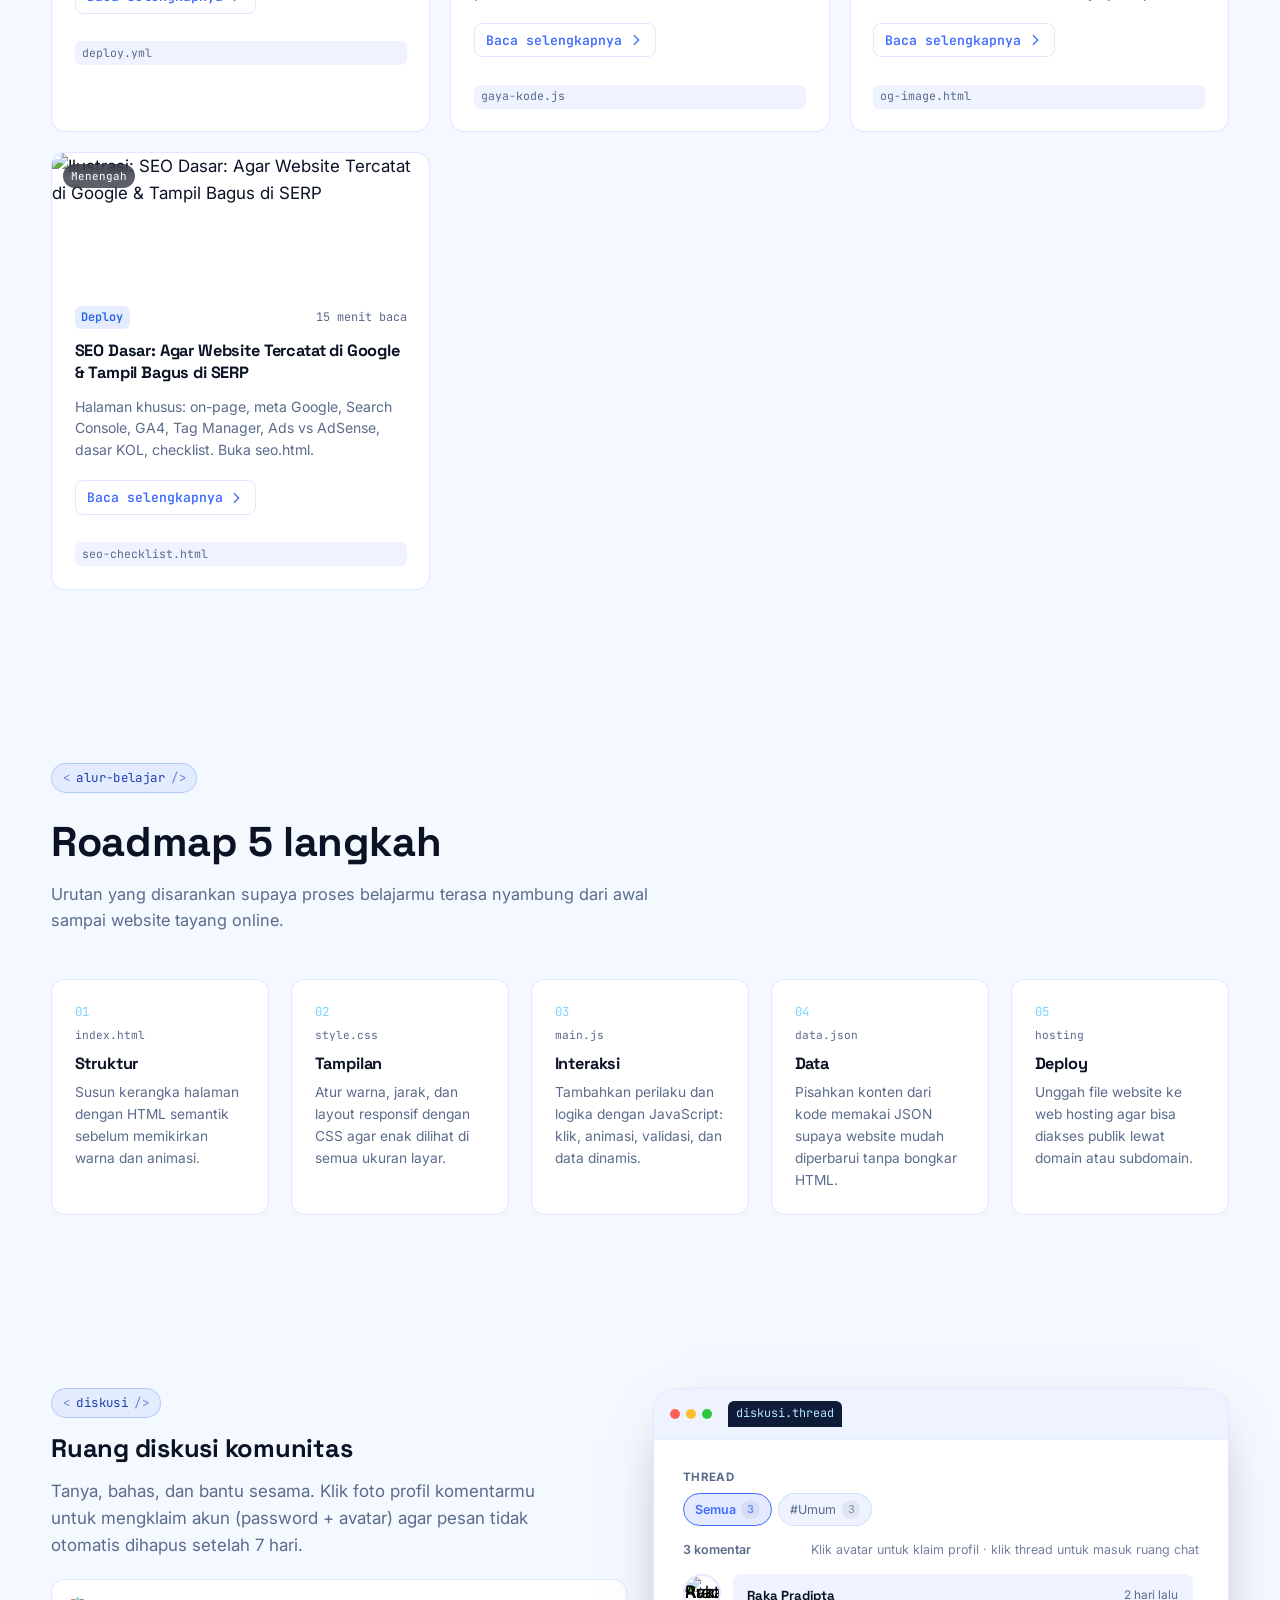
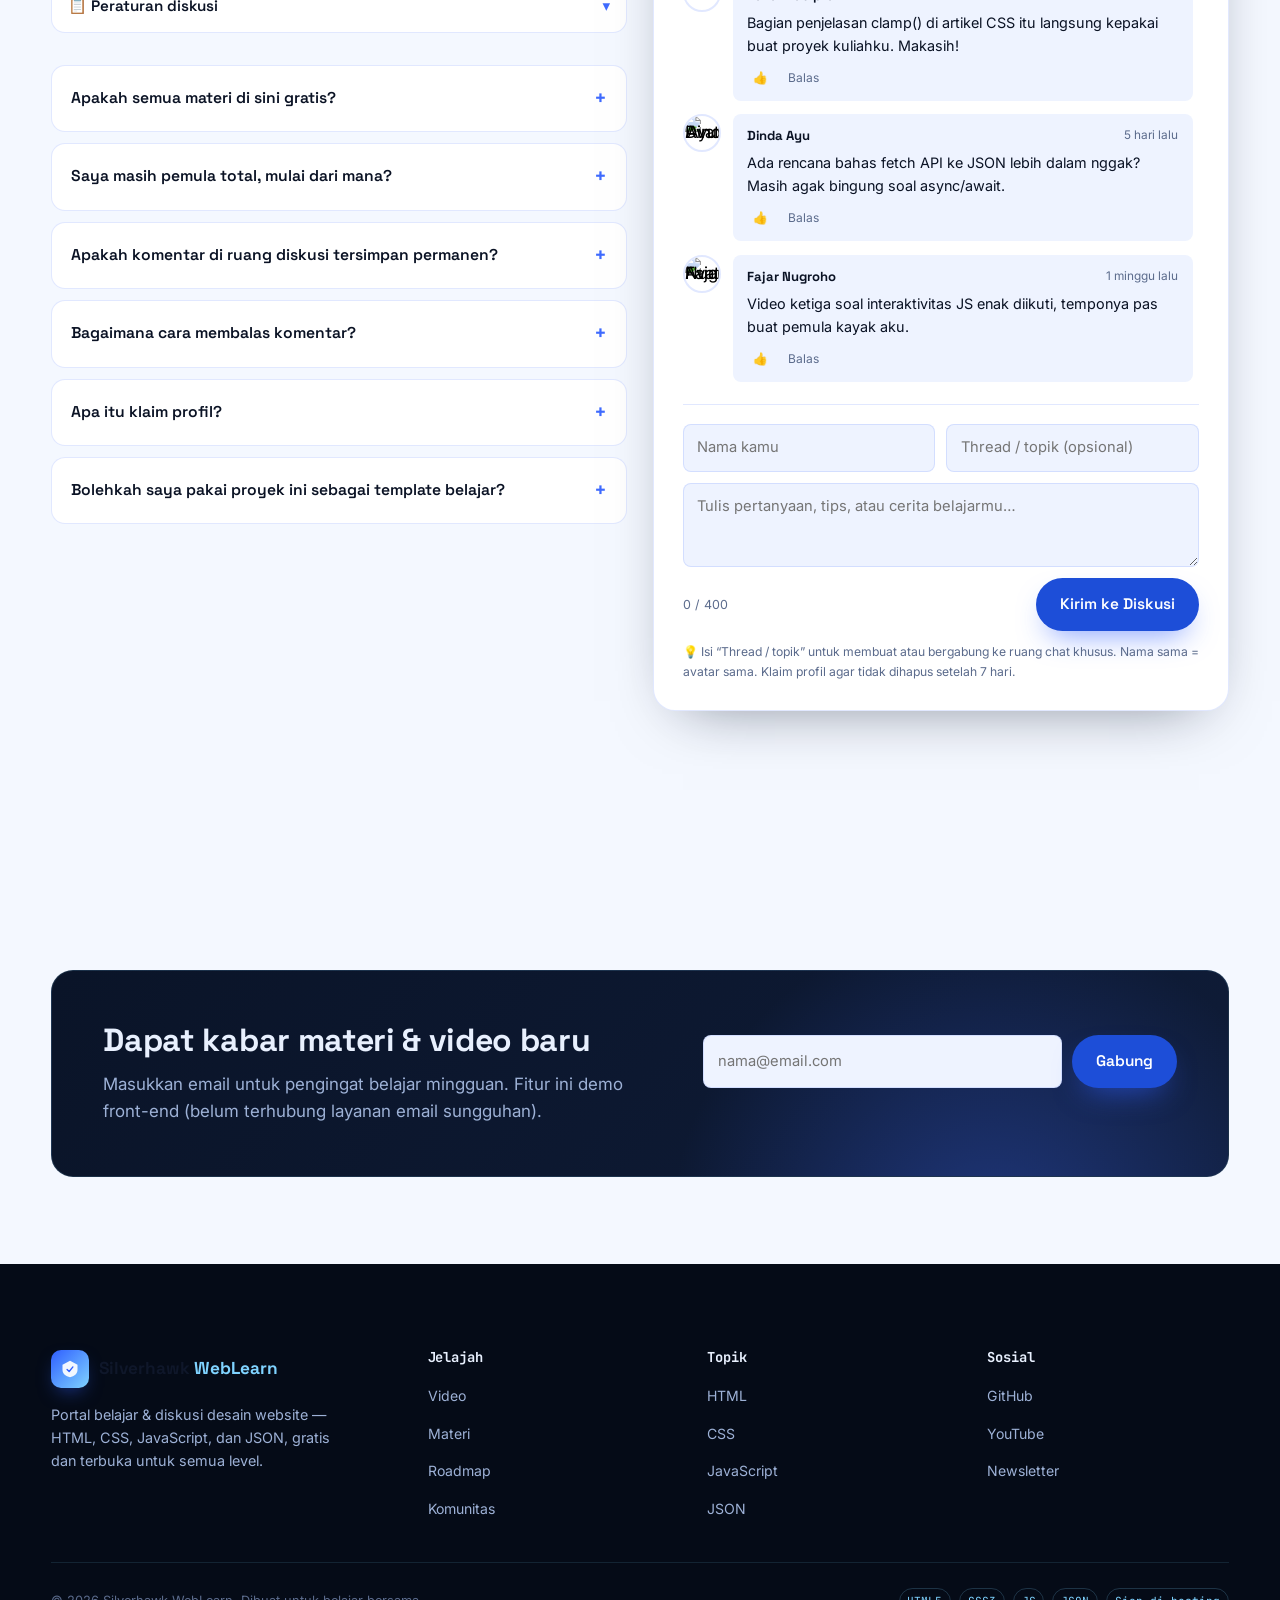
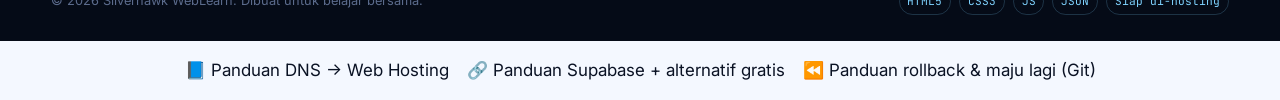
==== commit 347421af: "Update index.html" ====
--- a/index.html
+++ b/index.html
@@ -76,7 +76,7 @@
   <section class="hero" id="top">
     <div class="container hero-grid">
       <div class="hero-copy">
-        <span class="eyebrow">silverhawk-tweblearn</span>
+        <span class="eyebrow">silverhawk-weblearn</span>
         <h1>Belajar desain web, <span class="accent">satu baris kode</span> setiap hari.</h1>
         <p class="lead" id="heroTagline">Portal belajar & diskusi seputar HTML, CSS, JavaScript, dan JSON — lewat video, artikel singkat, dan komunitas yang saling bantu.</p>
         <div class="hero-actions">
--- a/css/style.css
+++ b/css/style.css
@@ -940,364 +940,148 @@
   .carousel-nav { width: 38px; height: 38px; }
 }
 
-/* ==========================================================================
-   SDLC Module — blended into Silverhawk WebLearn theme
-   ========================================================================== */
-
-.sdlc-section {
-  padding-block: clamp(3rem, 6vw, 5rem);
-}
-
-.sdlc-stages {
+/* ========== WebLearn polish: nav contrast, cards, expand ========== */
+.nav-links a {
+  padding: 0.55em 0.95em;
+  border-radius: 8px;
+  border: 1px solid transparent;
+  font-weight: 500;
+}
+[data-theme="dark"] .nav-links a { color: #e2e8f0; }
+[data-theme="dark"] .nav-links a:hover,
+[data-theme="dark"] .nav-links a.active {
+  color: #fff;
+  background: rgba(96, 165, 250, 0.2);
+  border-color: rgba(147, 197, 253, 0.4);
+}
+[data-theme="light"] .nav-links a { color: #1e293b; }
+[data-theme="light"] .nav-links a:hover,
+[data-theme="light"] .nav-links a.active {
+  color: #0f172a;
+  background: rgba(37, 99, 235, 0.12);
+  border-color: rgba(37, 99, 235, 0.32);
+}
+[data-theme="light"] .brand-name { color: #0f172a; }
+[data-theme="light"] .brand-name small { color: #2563eb; }
+[data-theme="light"] .btn-primary {
+  background: #1d4ed8;
+  color: #fff;
+}
+[data-theme="light"] .eyebrow {
+  color: #1e40af;
+  border-color: rgba(37, 99, 235, 0.25);
+  background: rgba(37, 99, 235, 0.08);
+}
+
+/* Materi: grid 2–3 kolom, thumbnail tidak boros */
+.article-grid {
   display: grid;
-  grid-template-columns: repeat(auto-fill, minmax(260px, 1fr));
-  gap: 1rem;
-  margin-bottom: 2rem;
-}
-
-.sdlc-card {
-  background: var(--surface-1, rgba(255,255,255,0.04));
-  border: 1px solid var(--border, rgba(255,255,255,0.08));
-  border-radius: 12px;
-  padding: 1.25rem;
-  cursor: pointer;
-  transition: border-color 0.2s, transform 0.2s, box-shadow 0.2s;
-}
-
-.sdlc-card:hover,
-.sdlc-card.active {
-  border-color: var(--blue-500, #2F5FFF);
-  transform: translateY(-2px);
-  box-shadow: 0 8px 24px rgba(47, 95, 255, 0.15);
-}
-
-.sdlc-card-icon {
-  font-size: 1.75rem;
-  margin-bottom: 0.5rem;
-}
-
-.sdlc-card h3 {
-  font-size: 1.05rem;
-  margin: 0 0 0.35rem;
-  font-family: var(--font-display, "Space Grotesk", sans-serif);
-}
-
-.sdlc-card p {
-  font-size: 0.875rem;
-  color: var(--text-muted, #94a3b8);
-  margin: 0;
-  line-height: 1.45;
-}
-
-.sdlc-detail {
-  position: relative;
-  background: var(--surface-2, rgba(255,255,255,0.06));
-  border: 1px solid var(--blue-500, #2F5FFF);
-  border-radius: 14px;
-  padding: 1.5rem;
-  margin-bottom: 2.5rem;
-}
-
-.sdlc-detail-close {
-  position: absolute;
-  top: 0.75rem;
-  right: 0.75rem;
-  background: transparent;
-  border: none;
-  font-size: 1.5rem;
-  color: var(--text-muted);
-  cursor: pointer;
-  line-height: 1;
-}
-
-.sdlc-detail h3 {
-  margin-top: 0;
-  font-family: var(--font-display, "Space Grotesk", sans-serif);
-}
-
-.sdlc-detail .mind-map {
-  background: rgba(47, 95, 255, 0.1);
-  border-left: 3px solid var(--blue-500, #2F5FFF);
-  padding: 0.75rem 1rem;
-  margin: 1rem 0;
-  border-radius: 0 8px 8px 0;
-  font-size: 0.9rem;
-}
-
-.sdlc-deliverables,
-.sdlc-tasks {
-  list-style: none;
-  padding: 0;
-  margin: 0.75rem 0;
-}
-
-.sdlc-deliverables li,
-.sdlc-tasks li {
-  padding: 0.4rem 0;
-  border-bottom: 1px solid var(--border, rgba(255,255,255,0.06));
-  font-size: 0.9rem;
-}
-
-.sdlc-deliverables a,
-a.term-link {
-  color: var(--blue-400, #60a5fa);
-  text-decoration: underline;
-  text-underline-offset: 2px;
-  cursor: pointer;
-}
-
-.sdlc-deliverables a:hover,
-a.term-link:hover {
-  color: var(--blue-300, #93c5fd);
-}
-
-.sdlc-block {
-  margin-top: 2.5rem;
-}
-
-.sdlc-block-title {
-  font-family: var(--font-display, "Space Grotesk", sans-serif);
-  font-size: 1.25rem;
-  margin-bottom: 0.5rem;
-}
-
-.sdlc-roles {
-  display: flex;
-  flex-wrap: wrap;
-  gap: 0.5rem;
-  margin: 1rem 0;
-}
-
-.sdlc-role-chip {
-  background: var(--surface-1, rgba(255,255,255,0.05));
-  border: 1px solid var(--border, rgba(255,255,255,0.1));
-  border-radius: 999px;
-  padding: 0.4rem 0.9rem;
-  font-size: 0.85rem;
-  cursor: pointer;
-  transition: background 0.15s, border-color 0.15s;
-}
-
-.sdlc-role-chip:hover,
-.sdlc-role-chip.active {
-  background: rgba(47, 95, 255, 0.15);
-  border-color: var(--blue-500, #2F5FFF);
-}
-
-.sdlc-role-detail {
-  background: var(--surface-1);
-  border-radius: 12px;
-  padding: 1.25rem;
-  margin-top: 1rem;
-  border: 1px solid var(--border);
-}
-
-.sdlc-role-detail h4 {
-  margin: 0 0 0.5rem;
-}
-
-.sdlc-role-detail ul {
-  margin: 0.5rem 0 1rem;
-  padding-left: 1.2rem;
-}
-
-.sdlc-role-detail .interview q {
-  display: block;
-  font-style: italic;
-  margin-bottom: 0.25rem;
-}
-
-.sdlc-quiz {
-  background: var(--surface-1);
-  border-radius: 12px;
-  padding: 1.5rem;
-  border: 1px solid var(--border);
-}
-
-.quiz-question {
-  font-weight: 600;
-  margin-bottom: 1rem;
-}
-
-.quiz-options {
+  grid-template-columns: repeat(auto-fill, minmax(min(100%, 280px), 1fr));
+  gap: 1.25rem;
+}
+@media (min-width: 900px) {
+  .article-grid { grid-template-columns: repeat(3, 1fr); }
+}
+@media (min-width: 600px) and (max-width: 899px) {
+  .article-grid { grid-template-columns: repeat(2, 1fr); }
+}
+.article-card {
   display: flex;
   flex-direction: column;
-  gap: 0.5rem;
-  margin-bottom: 1rem;
-}
-
-.quiz-opt {
-  text-align: left;
-  padding: 0.75rem 1rem;
+  height: 100%;
+  border-radius: 14px;
+  transition: transform 0.22s ease, box-shadow 0.22s ease, border-color 0.22s ease;
+  position: relative;
+}
+.article-card:hover {
+  transform: translateY(-4px);
+  box-shadow: 0 14px 32px -16px rgba(37, 99, 235, 0.45);
+  border-color: color-mix(in srgb, var(--blue-500) 40%, var(--border-color));
+}
+.article-thumb {
+  aspect-ratio: 2.2 / 1;
+  max-height: 130px;
+}
+.article-body h3 { font-size: 1.02rem; line-height: 1.35; }
+.article-body p.excerpt {
+  font-size: 0.88rem;
+  line-height: 1.55;
+  display: -webkit-box;
+  -webkit-line-clamp: 3;
+  -webkit-box-orient: vertical;
+  overflow: hidden;
+}
+.article-body .full {
+  display: none;
+  font-size: 0.9rem;
+  line-height: 1.65;
+  color: var(--text-secondary);
+  margin-top: 0.35rem;
+  padding-top: 0.65rem;
+  border-top: 1px dashed var(--border-color);
+}
+.article-card.is-open .excerpt { display: none; }
+.article-card.is-open .full { display: block; }
+.article-meta .tag {
+  font-weight: 600;
+  padding: 0.2em 0.55em;
+  border-radius: 6px;
+  background: rgba(37, 99, 235, 0.12);
+  color: #2563eb;
+}
+[data-theme="dark"] .article-meta .tag {
+  color: #93c5fd;
+  background: rgba(96, 165, 250, 0.15);
+}
+.article-toggle {
+  margin-top: 0.5rem;
+  display: inline-flex;
+  align-items: center;
+  gap: 0.35rem;
+  font-size: 0.82rem;
+  font-weight: 600;
+  padding: 0.45em 0.85em;
   border-radius: 8px;
-  border: 1px solid var(--border);
+  border: 1px solid var(--border-color);
   background: transparent;
-  color: inherit;
+  color: var(--blue-500);
   cursor: pointer;
-  transition: border-color 0.15s, background 0.15s;
-}
-
-.quiz-opt:hover:not(:disabled) {
+}
+.article-toggle:hover {
+  background: rgba(37, 99, 235, 0.1);
   border-color: var(--blue-500);
 }
-
-.quiz-opt.correct {
-  border-color: #22c55e;
-  background: rgba(34, 197, 94, 0.12);
-}
-
-.quiz-opt.wrong {
-  border-color: #ef4444;
-  background: rgba(239, 68, 68, 0.12);
-}
-
-.quiz-progress {
-  font-size: 0.85rem;
-  color: var(--text-muted);
-  margin-bottom: 0.75rem;
-}
-
-.quiz-explanation {
-  font-size: 0.9rem;
-  padding: 0.75rem;
-  background: rgba(47, 95, 255, 0.08);
-  border-radius: 8px;
-  margin-bottom: 1rem;
-}
-
-.sdlc-faqs details {
-  background: var(--surface-1);
-  border: 1px solid var(--border);
-  border-radius: 10px;
-  padding: 0.9rem 1.1rem;
-  margin-bottom: 0.5rem;
-}
-
-.sdlc-faqs summary {
-  cursor: pointer;
-  font-weight: 600;
-  list-style: none;
-}
-
-.sdlc-faqs summary::-webkit-details-marker { display: none; }
-
-.sdlc-faqs details[open] summary {
-  margin-bottom: 0.5rem;
-  color: var(--blue-400, #60a5fa);
-}
-
-/* Modal */
-.modal[hidden] { display: none !important; }
-
-.modal {
-  position: fixed;
-  inset: 0;
-  z-index: 1000;
-  display: flex;
-  align-items: center;
-  justify-content: center;
-  padding: 1rem;
-}
-
-.modal-backdrop {
-  position: absolute;
-  inset: 0;
-  background: rgba(0,0,0,0.55);
-  backdrop-filter: blur(4px);
-}
-
-.modal-panel {
-  position: relative;
-  background: var(--bg, #0a1428);
-  border: 1px solid var(--border);
-  border-radius: 14px;
-  max-width: 480px;
-  width: 100%;
-  max-height: 85vh;
-  overflow: auto;
-  padding: 1.5rem;
-  box-shadow: 0 20px 50px rgba(0,0,0,0.4);
-}
-
-.modal-panel-wide {
-  max-width: 720px;
-}
-
-.modal-close {
-  position: absolute;
-  top: 0.6rem;
-  right: 0.75rem;
-  background: transparent;
-  border: none;
-  font-size: 1.4rem;
-  color: var(--text-muted);
-  cursor: pointer;
-}
-
-.modal-title {
-  margin: 0 2rem 0.75rem 0;
-  font-family: var(--font-display, "Space Grotesk", sans-serif);
-}
-
-.modal-header-row {
-  display: flex;
-  align-items: center;
-  justify-content: space-between;
-  gap: 1rem;
-  margin-bottom: 0.75rem;
-}
-
-.modal-header-row .modal-title {
-  margin: 0;
-}
-
-.modal-body {
-  font-size: 0.95rem;
-  line-height: 1.55;
-}
-
-.doc-preview {
-  font-family: var(--font-mono, "JetBrains Mono", monospace);
-  font-size: 0.82rem;
-  white-space: pre-wrap;
-  background: rgba(0,0,0,0.25);
-  padding: 1rem;
-  border-radius: 8px;
-  max-height: 60vh;
-  overflow: auto;
-}
-
-.doc-preview h1, .doc-preview h2, .doc-preview h3 {
-  font-family: var(--font-display, "Space Grotesk", sans-serif);
-  font-size: 1rem;
-}
-
-[data-theme="light"] .sdlc-card,
-[data-theme="light"] .sdlc-detail,
-[data-theme="light"] .sdlc-role-detail,
-[data-theme="light"] .sdlc-quiz,
-[data-theme="light"] .sdlc-faqs details,
-[data-theme="light"] .modal-panel {
-  background: #fff;
-  border-color: #e2e8f0;
-}
-
-[data-theme="light"] .doc-preview {
-  background: #f1f5f9;
-}
-
-.muted { color: var(--text-muted, #94a3b8); font-size: 0.9rem; }
-
-
-/* ===== Izinkan salin teks pelajaran (override anti-select visual) ===== */
-main.allow-copy,
-.allow-copy,
-.doc-preview-rich,
-.guide-narrow,
-.stage-detail,
-.article-body,
-.article-card .full,
-pre, code, .code-block {
-  -webkit-user-select: text !important;
-  user-select: text !important;
-}
+.article-toggle svg { width: 16px; height: 16px; }
+
+/* Baca selengkapnya → kartu melebar (span grid) */
+@media (min-width: 600px) {
+  .article-card.is-open {
+    grid-column: 1 / -1;
+    display: grid;
+    grid-template-columns: minmax(160px, 220px) 1fr;
+    gap: 0;
+    min-height: 200px;
+  }
+  .article-card.is-open .article-thumb {
+    max-height: none;
+    height: 100%;
+    min-height: 220px;
+    aspect-ratio: auto;
+  }
+  .article-card.is-open .article-thumb img {
+    height: 100%;
+    object-fit: cover;
+  }
+  .article-card.is-open .article-body {
+    padding: 1.35rem 1.6rem 1.5rem;
+  }
+  .article-card.is-open .full {
+    -webkit-line-clamp: unset;
+    max-width: 72ch;
+  }
+}
+@media (min-width: 900px) {
+  .article-card.is-open {
+    grid-template-columns: minmax(200px, 280px) 1fr;
+  }
+}
